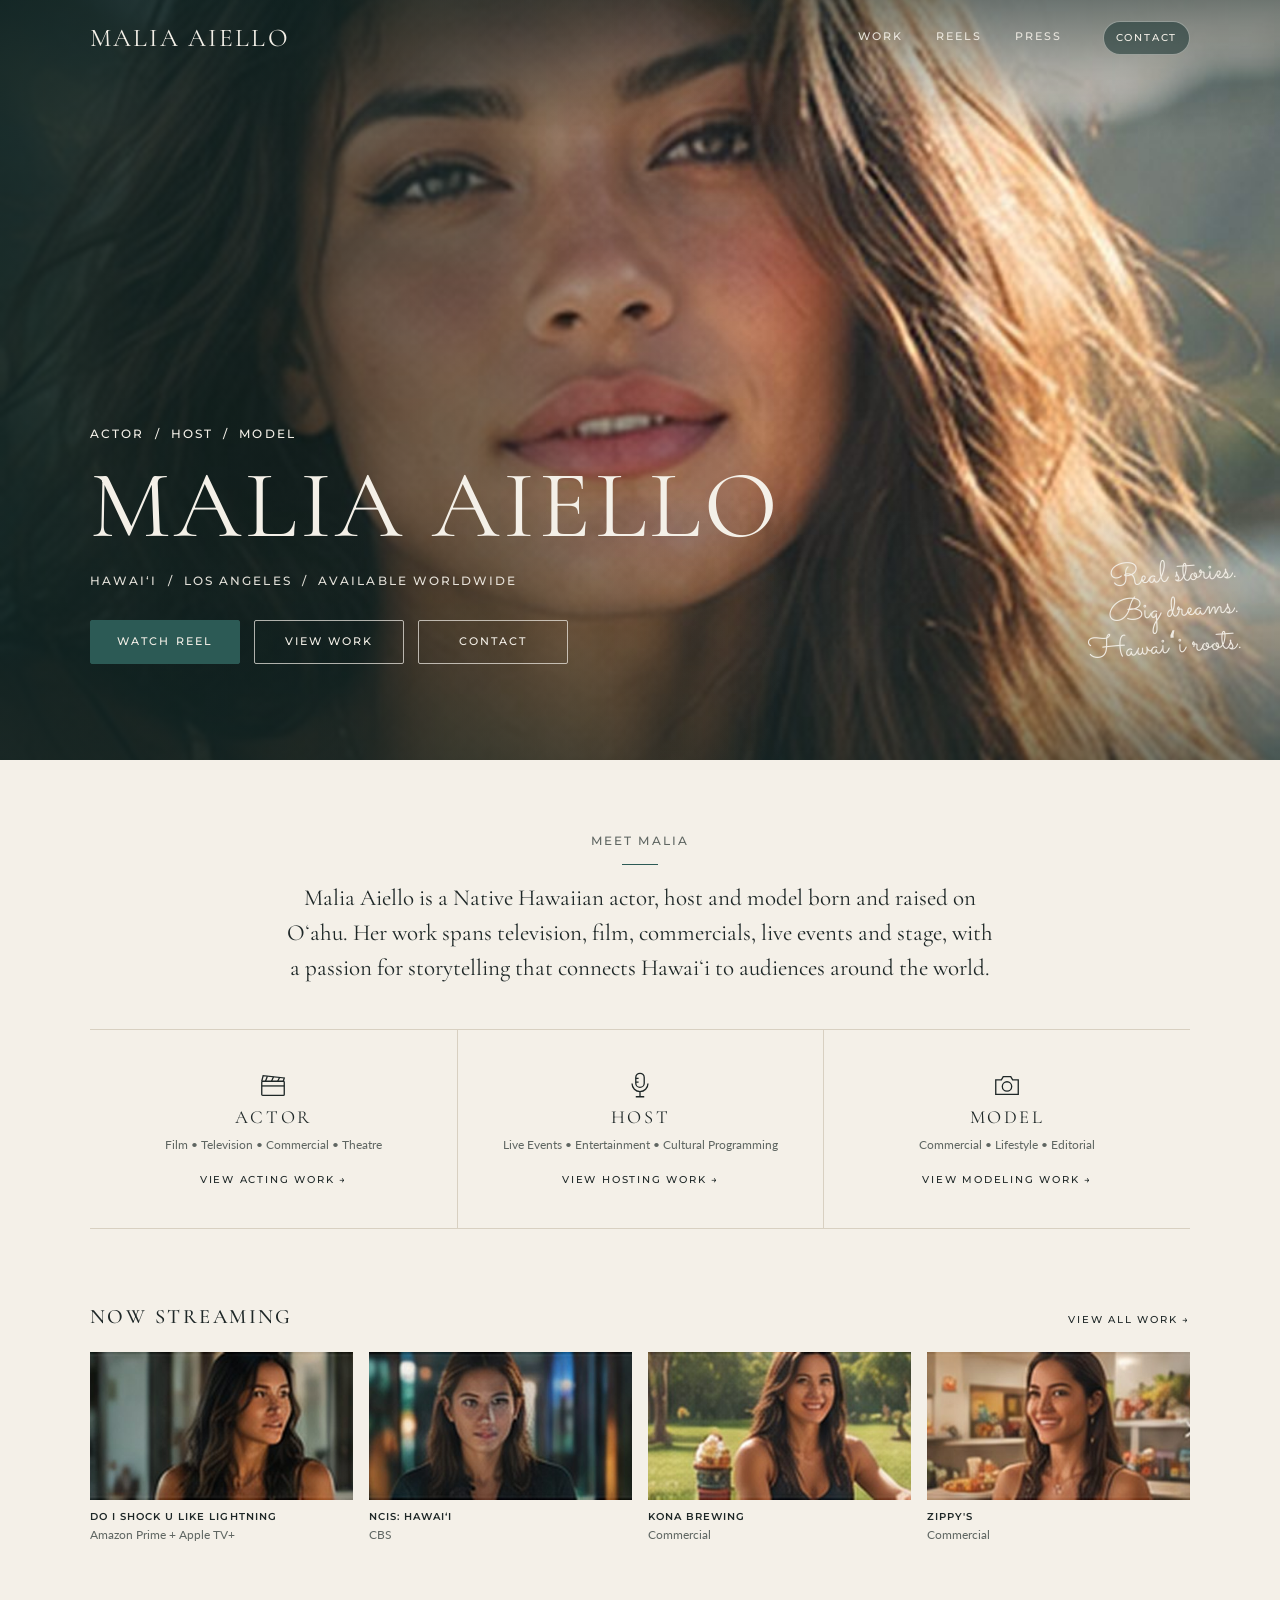
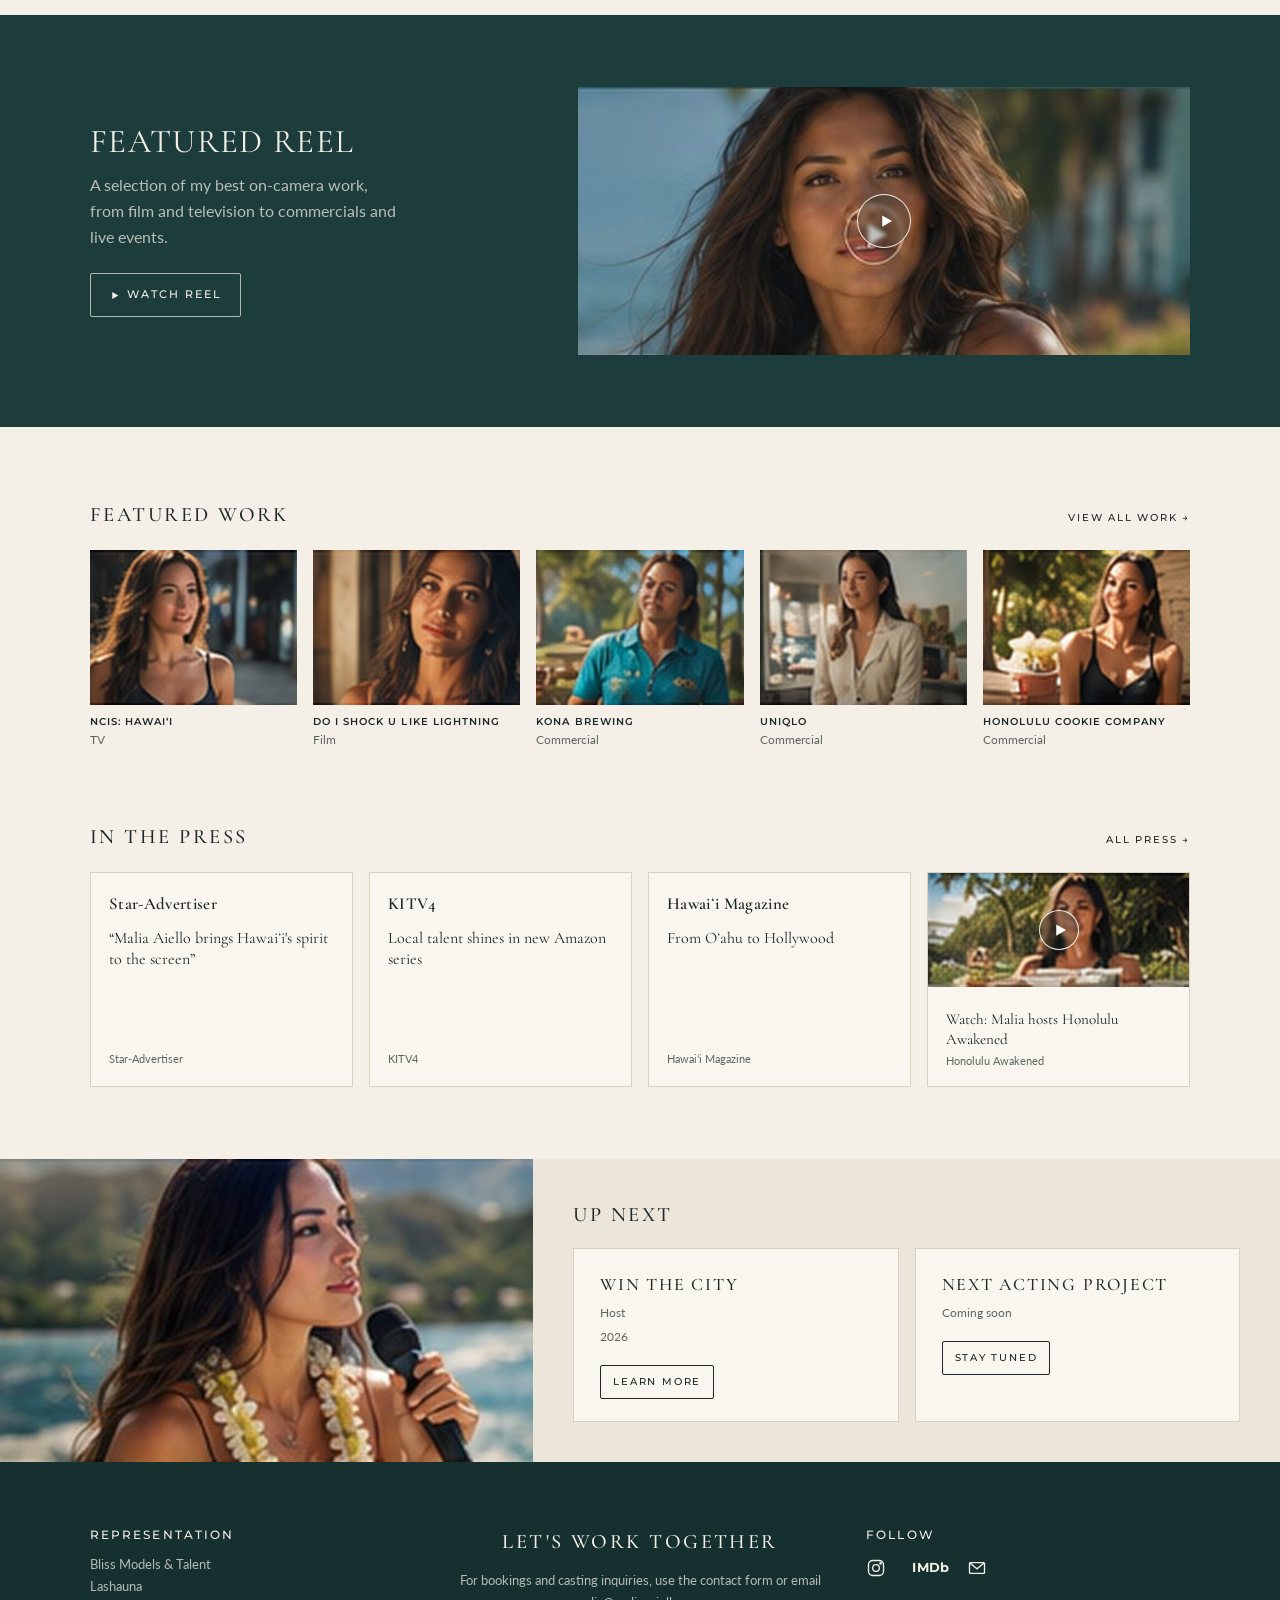
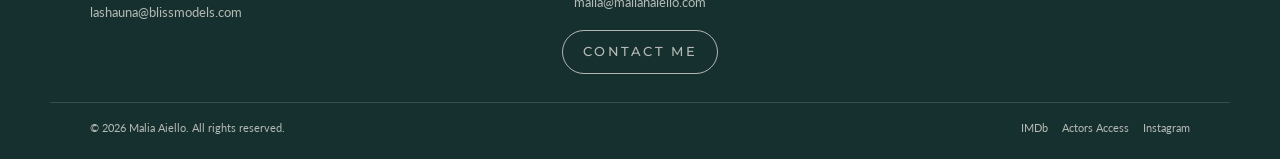
==== index.html @ 6b81e30f "Added Pages" ====
<!doctype html>
<html lang="en">
<head>
  <meta charset="utf-8">
  <meta name="viewport" content="width=device-width, initial-scale=1">
  <title>Malia Aiello — Actor, Host &amp; Model | Hawaiʻi &amp; Los Angeles</title>
  <meta name="description" content="Malia Aiello is a Native Hawaiian actor, host and model based in Oʻahu and Los Angeles. Watch her reel, see recent work and press, and get in touch for bookings.">

  <!-- Social share preview. TODO: replace image with a 1200×630 hosted photo -->
  <meta property="og:title" content="Malia Aiello — Actor, Host &amp; Model">
  <meta property="og:description" content="Real stories. Big dreams. Hawaiʻi roots.">
  <meta property="og:image" content="https://malianaiello.com/images/og-share.jpg">

  <!-- Fonts: preconnect first so the font files start downloading sooner -->
  <link rel="preconnect" href="https://fonts.googleapis.com">
  <link rel="preconnect" href="https://fonts.gstatic.com" crossorigin>
  <link href="https://fonts.googleapis.com/css2?family=Cormorant+Garamond:wght@400;500;600&family=Lato:wght@400;700&family=Montserrat:wght@500;600;700&family=Sacramento&display=swap" rel="stylesheet">

  <link rel="stylesheet" href="css/styles.css">
</head>
<body>

<!-- ===================== HEADER ===================== -->
<header class="site-header">
  <div class="container">
    <a class="logo" href="index.html">Malia Aiello</a>

    <button class="menu-toggle" aria-label="Open menu" aria-expanded="false" aria-controls="site-nav"><span></span></button>

    <nav class="nav" id="site-nav" aria-label="Main">
      <a href="work.html">Work</a>
      <a href="reels.html">Reels</a>
      <a href="press.html">Press</a>
      <a class="btn btn--pill btn--small" href="contact.html">Contact</a>
    </nav>
  </div>
</header>

<main>

<!-- ===================== HERO =====================
     Swap the photo by changing the <img> src.
     --focus / --focus-mobile set which part of the photo stays in frame when it's cropped
     (first value = horizontal, second = vertical). -->
<section class="hero" style="--focus: 75% 25%; --focus-mobile: 60% 10%;">
  <img class="hero__bg" src="images/hero.jpg" alt="" fetchpriority="high">
  <div class="container">
    <p class="eyebrow">Actor &nbsp;/&nbsp; Host &nbsp;/&nbsp; Model</p>
    <h1 class="display hero__name">Malia Aiello</h1>
    <p class="eyebrow hero__sub">Hawaiʻi &nbsp;/&nbsp; Los Angeles &nbsp;/&nbsp; Available worldwide</p>

    <div class="hero__actions">
      <a class="btn btn--solid" href="reels.html">Watch Reel</a>
      <a class="btn btn--light" href="work.html">View Work</a>
      <a class="btn btn--light" href="contact.html">Contact</a>
    </div>
  </div>
  <p class="hero__script" aria-hidden="true">Real stories.<br>Big dreams.<br>Hawaiʻi roots.</p>
</section>


<!-- ===================== ABOUT + DISCIPLINES =====================
     The short bio introduces the three columns below it: the bio names
     her disciplines, and the columns break each one down. -->
<section class="container about-disciplines" aria-labelledby="about-title">
  <div class="about-lead">
    <h2 class="eyebrow" id="about-title">Meet Malia</h2>
    <p class="about-lead__text">
      Malia Aiello is a Native Hawaiian actor, host and model born and raised on Oʻahu.
      Her work spans television, film, commercials, live events and stage, with a passion
      for storytelling that connects Hawaiʻi to audiences around the world.
    </p>
  </div>
  <div class="disciplines">
    <a class="discipline" href="work.html#scene-clip">
      <svg viewBox="0 0 32 32" fill="none" stroke-width="1.4" aria-hidden="true">
        <rect x="4" y="12" width="24" height="15" rx="1"/><path d="M4 12l1.5-6 22.5 2.5-1 3.5"/><path d="M10 6.6l-2 5.4M16.5 7.3l-2 4.7M23 8l-2 4"/><path d="M4 17h24"/>
      </svg>
      <h3 class="display">Actor</h3>
      <p>Film • Television • Commercial • Theatre</p>
      <span class="link-arrow">View acting work</span>
    </a>
    <a class="discipline" href="work.html#hosting">
      <svg viewBox="0 0 32 32" fill="none" stroke-width="1.4" aria-hidden="true">
        <rect x="11.5" y="3.5" width="9" height="15" rx="4.5"/><path d="M7.5 14.5a8.5 8.5 0 0017 0M16 23v5.5M11.5 28.5h9"/><path d="M11.5 9h3M11.5 13h3"/>
      </svg>
      <h3 class="display">Host</h3>
      <p>Live Events • Entertainment • Cultural Programming</p>
      <span class="link-arrow">View hosting work</span>
    </a>
    <a class="discipline" href="work.html#commercial">
      <svg viewBox="0 0 32 32" fill="none" stroke-width="1.4" aria-hidden="true">
        <path d="M4 10.5h6l2-3.5h8l2 3.5h6V26H4z"/><circle cx="16" cy="17.5" r="5"/>
      </svg>
      <h3 class="display">Model</h3>
      <p>Commercial • Lifestyle • Editorial</p>
      <span class="link-arrow">View modeling work</span>
    </a>
  </div>
</section>


<!-- ===================== NOW STREAMING ===================== -->
<section class="section" aria-labelledby="streaming-title">
  <div class="container">
    <div class="section-head">
      <h2 class="section-title" id="streaming-title">Now Streaming</h2>
      <a class="link-arrow" href="work.html">View all work</a>
    </div>

    <div class="rail" style="--cols: 4">
      <!-- Copy one <a class="card"> block per project. Link to where people can watch it. -->
      <a class="card" href="#">
        <div class="card__media"><img src="images/streaming-1.jpg" alt="Malia in a still from Do I Shock U Like Lightning" loading="lazy"></div>
        <h3 class="card__title">Do I Shock U Like Lightning</h3>
        <p class="card__meta">Amazon Prime + Apple TV+</p>
      </a>
      <a class="card" href="#">
        <div class="card__media"><img src="images/streaming-2.jpg" alt="Malia in a scene from NCIS: Hawaiʻi" loading="lazy"></div>
        <h3 class="card__title">NCIS: Hawaiʻi</h3>
        <p class="card__meta">CBS</p>
      </a>
      <a class="card" href="#">
        <div class="card__media"><img src="images/streaming-3.jpg" alt="Malia in a Kona Brewing commercial" loading="lazy"></div>
        <h3 class="card__title">Kona Brewing</h3>
        <p class="card__meta">Commercial</p>
      </a>
      <a class="card" href="#">
        <div class="card__media"><img src="images/streaming-4.jpg" alt="Malia in a Zippy's commercial" loading="lazy"></div>
        <h3 class="card__title">Zippy's</h3>
        <p class="card__meta">Commercial</p>
      </a>
    </div>
  </div>
</section>


<!-- ===================== FEATURED REEL =====================
     The thumbnail links to the reel page, which embeds the Vimeo video.
     Keeping the video off the homepage keeps the first load fast. -->
<section class="section reel-band" aria-labelledby="reel-title">
  <div class="container">
    <div>
      <h2 class="display" id="reel-title">Featured Reel</h2>
      <p>A selection of my best on-camera work, from film and television to commercials and live events.</p>
      <a class="btn btn--light" href="reels.html">
        <svg viewBox="0 0 24 24" fill="currentColor" aria-hidden="true"><path d="M7 4.5v15l13-7.5z"/></svg>
        Watch Reel
      </a>
    </div>
    <a href="reels.html" aria-label="Play featured reel">
      <div class="card__media">
        <img src="images/reel.jpg" alt="" loading="lazy">
        <span class="play" aria-hidden="true"><svg viewBox="0 0 24 24" fill="currentColor"><path d="M7 4.5v15l13-7.5z"/></svg></span>
      </div>
    </a>
  </div>
</section>


<!-- ===================== FEATURED WORK ===================== -->
<section class="section" aria-labelledby="work-title">
  <div class="container">
    <div class="section-head">
      <h2 class="section-title" id="work-title">Featured Work</h2>
      <a class="link-arrow" href="work.html">View all work</a>
    </div>

    <div class="rail" style="--cols: 5; --ratio: 4 / 3">
      <a class="card" href="#">
        <div class="card__media"><img src="images/work-1.jpg" alt="Malia on set of NCIS: Hawaiʻi" loading="lazy"></div>
        <h3 class="card__title">NCIS: Hawaiʻi</h3><p class="card__meta">TV</p>
      </a>
      <a class="card" href="#">
        <div class="card__media"><img src="images/work-2.jpg" alt="Malia in Do I Shock U Like Lightning" loading="lazy"></div>
        <h3 class="card__title">Do I Shock U Like Lightning</h3><p class="card__meta">Film</p>
      </a>
      <a class="card" href="#">
        <div class="card__media"><img src="images/work-3.jpg" alt="Kona Brewing commercial still" loading="lazy"></div>
        <h3 class="card__title">Kona Brewing</h3><p class="card__meta">Commercial</p>
      </a>
      <a class="card" href="#">
        <div class="card__media"><img src="images/work-4.jpg" alt="Malia in a Uniqlo campaign" loading="lazy"></div>
        <h3 class="card__title">Uniqlo</h3><p class="card__meta">Commercial</p>
      </a>
      <a class="card" href="#">
        <div class="card__media"><img src="images/work-5.jpg" alt="Honolulu Cookie Company commercial still" loading="lazy"></div>
        <h3 class="card__title">Honolulu Cookie Company</h3><p class="card__meta">Commercial</p>
      </a>
    </div>
  </div>
</section>


<!-- ===================== IN THE PRESS =====================
     The outlet names are text for now. Swap each for the outlet's real logo:
     <span class="press-card__outlet"><img src="images/logo-star-advertiser.svg" alt="Star-Advertiser"></span>
     Only quote headlines/lines that actually ran in the article. -->
<section class="section press" aria-labelledby="press-title" style="padding-top: 0">
  <div class="container">
    <div class="section-head">
      <h2 class="section-title" id="press-title">In the Press</h2>
      <a class="link-arrow" href="press.html">All press</a>
    </div>

    <div class="rail rail--press" style="--cols: 4">
      <a class="press-card" href="#">
        <span class="press-card__outlet">Star-Advertiser</span>
        <p class="press-card__quote">“Malia Aiello brings Hawaiʻi's spirit to the screen”</p>
        <span class="press-card__source">Star-Advertiser</span>
      </a>
      <a class="press-card" href="#">
        <span class="press-card__outlet">KITV4</span>
        <p class="press-card__quote">Local talent shines in new Amazon series</p>
        <span class="press-card__source">KITV4</span>
      </a>
      <a class="press-card" href="#">
        <span class="press-card__outlet">Hawaiʻi Magazine</span>
        <p class="press-card__quote">From Oʻahu to Hollywood</p>
        <span class="press-card__source">Hawaiʻi Magazine</span>
      </a>
      <a class="press-card press-card--media" href="#">
        <div class="card__media">
          <img src="images/press-video.jpg" alt="" loading="lazy">
          <span class="play" aria-hidden="true" style="width:40px;height:40px"><svg viewBox="0 0 24 24" fill="currentColor"><path d="M7 4.5v15l13-7.5z"/></svg></span>
        </div>
        <div class="press-card__body">
          <span class="press-card__quote" style="font-size:.95rem">Watch: Malia hosts Honolulu Awakened</span>
          <span class="press-card__source">Honolulu Awakened</span>
        </div>
      </a>
    </div>
  </div>
</section>


<!-- ===================== UP NEXT ===================== -->
<section class="up-next" aria-labelledby="next-title">
  <div class="up-next__grid">
    <img class="up-next__image" src="images/up-next.jpg" alt="Malia hosting an outdoor event, wearing a lei" loading="lazy">
    <div class="up-next__body">
      <h2 class="section-title" id="next-title">Up Next</h2>
      <div class="up-next__cards">
        <div class="next-card">
          <h3>Win the City</h3>
          <p>Host</p>
          <p>2026</p>
          <a class="btn btn--small" href="#">Learn more</a>
        </div>
        <div class="next-card">
          <h3>Next Acting Project</h3>
          <p>Coming soon</p>
          <a class="btn btn--small" href="#">Stay tuned</a>
        </div>
      </div>
    </div>
  </div>
</section>

</main>


<!-- ===================== FOOTER ===================== -->
<footer class="site-footer">
  <div class="container footer-grid">
    <div class="footer-col">
      <h3 class="eyebrow">Representation</h3>
      <p>Bliss Models &amp; Talent<br>Lashauna</p>
      <a href="mailto:lashauna@blissmodels.com">lashauna@blissmodels.com</a>
    </div>

    <div class="footer-col footer-cta">
      <h2 class="section-title">Let's Work Together</h2>
      <p>For bookings and casting inquiries, use the contact form or email
        <a href="mailto:malia@malianaiello.com">malia@malianaiello.com</a></p>
      <a class="btn btn--light btn--pill" href="contact.html">Contact Me</a>
    </div>

    <div class="footer-col">
      <h3 class="eyebrow">Follow</h3>
      <div class="social">
        <a href="https://instagram.com/" aria-label="Instagram">
          <svg viewBox="0 0 24 24" fill="none" stroke="currentColor" stroke-width="1.6"><rect x="3" y="3" width="18" height="18" rx="5"/><circle cx="12" cy="12" r="4"/><circle cx="17.5" cy="6.5" r=".8" fill="currentColor"/></svg>
        </a>
        <a class="imdb" href="https://www.imdb.com/" aria-label="IMDb">IMDb</a>
        <a href="mailto:malia@malianaiello.com" aria-label="Email">
          <svg viewBox="0 0 24 24" fill="none" stroke="currentColor" stroke-width="1.6"><rect x="3" y="5.5" width="18" height="13" rx="1"/><path d="M3.5 6l8.5 7 8.5-7"/></svg>
        </a>
      </div>
    </div>
  </div>

  <div class="container footer-bottom">
    <span>© <span id="year">2026</span> Malia Aiello. All rights reserved.</span>
    <nav aria-label="Profiles">
      <a href="https://www.imdb.com/">IMDb</a>
      <a href="#">Actors Access</a>
      <a href="https://instagram.com/">Instagram</a>
    </nav>
  </div>
</footer>

<script src="js/main.js" defer></script>
</body>
</html>
---- css/styles.css ----
/* ==========================================================================
   Malia Aiello — shared stylesheet
   Used by every page. Page-specific rules live at the bottom, grouped by page.

   How this file is organized:
   1. Design tokens (colors, type, spacing) — change the look here first
   2. Base / reset
   3. Layout helpers (container, section, rail)
   4. Components (buttons, header, cards, section heads, press, footer)
   5. Homepage sections
   6. Responsive adjustments
   ========================================================================== */


/* 1. DESIGN TOKENS
   Pulled from the mockup: warm cream paper, deep Pacific teal, near-black ink.
   Everything below references these variables, so a palette tweak is one edit. */
:root {
  /* Color */
  --paper:        #f4f0e8;   /* main page background (warm cream) */
  --paper-2:      #ece6da;   /* alternate band, e.g. "Up Next" */
  --card:         #f9f6f0;   /* press cards, form fields */
  --line:         #d8d0c1;   /* hairlines and dividers */
  --ink:          #1e2727;   /* headings and body text */
  --ink-soft:     #5f6662;   /* captions, meta text */
  --teal-900:     #15302f;   /* footer */
  --teal-800:     #1c3d3b;   /* featured reel band */
  --teal-600:     #2c5a55;   /* primary button fill */
  --on-dark:      #f4f0e8;   /* text on teal / photos */
  --on-dark-soft: rgba(244, 240, 232, .72);

  /* Type — Google Fonts with local fallbacks (see <head> for the import) */
  --font-display: "Cormorant Garamond", "GFS Baskerville", Georgia, serif;
  --font-caps:    "Montserrat", "Inter", "Helvetica Neue", Arial, sans-serif;
  --font-body:    "Lato", "Inter", "Helvetica Neue", Arial, sans-serif;
  --font-script:  "Sacramento", "Brush Script MT", cursive;

  /* Tracking for uppercase labels — wide spacing is a big part of the mockup's feel */
  --track-caps: .18em;
  --track-display: .04em;

  /* Spacing scale */
  --gutter: clamp(16px, 4vw, 40px);   /* side padding; 16px on phones */
  --section-y: clamp(36px, 6vw, 72px);
  --max: 1180px;

  --radius: 2px;                       /* the mockup is almost square-cornered */
  --ease: cubic-bezier(.2, .7, .2, 1);
}


/* 2. BASE */
*, *::before, *::after { box-sizing: border-box; }

html { -webkit-text-size-adjust: 100%; scroll-behavior: smooth; }

body {
  margin: 0;
  background: var(--paper);
  color: var(--ink);
  font-family: var(--font-body);
  font-size: 16px;
  line-height: 1.6;
  -webkit-font-smoothing: antialiased;
}

img { display: block; max-width: 100%; height: auto; }
a { color: inherit; text-decoration: none; }
h1, h2, h3, p { margin: 0; }

/* Visible keyboard focus everywhere (accessibility) */
:focus-visible { outline: 2px solid var(--teal-600); outline-offset: 3px; }

.visually-hidden {
  position: absolute !important; width: 1px; height: 1px;
  overflow: hidden; clip: rect(0 0 0 0); white-space: nowrap;
}

/* Respect users who turn off motion */
@media (prefers-reduced-motion: reduce) {
  *, *::before, *::after { transition: none !important; animation: none !important; }
  html { scroll-behavior: auto; }
}


/* 3. LAYOUT HELPERS */
.container {
  width: 100%;
  max-width: var(--max);
  margin-inline: auto;
  padding-inline: var(--gutter);
}

.section { padding-block: var(--section-y); }

/* "Rail" = a row of cards. Grid on desktop; on phones it becomes a
   swipeable row (see responsive section) — matching the mobile mockup,
   where only ~2 cards show with a peek of the next. */
.rail {
  display: grid;
  grid-template-columns: repeat(var(--cols, 4), minmax(0, 1fr));
  gap: clamp(10px, 1.4vw, 16px);
}


/* 4. COMPONENTS */

/* --- Typography roles --- */
.eyebrow {                 /* "ACTOR / HOST / MODEL", small tracked caps */
  font-family: var(--font-caps);
  font-size: .72rem;
  font-weight: 500;
  letter-spacing: var(--track-caps);
  text-transform: uppercase;
}

.display {                 /* big serif caps, e.g. the name in the hero */
  font-family: var(--font-display);
  font-weight: 400;
  letter-spacing: var(--track-display);
  text-transform: uppercase;
  line-height: 1;
}

.section-title {           /* "NOW STREAMING", "FEATURED WORK" */
  font-family: var(--font-display);
  font-weight: 500;
  font-size: clamp(1.05rem, 1.6vw, 1.3rem);
  letter-spacing: .12em;
  text-transform: uppercase;
}

/* --- Buttons ---
   Outline by default; .btn--solid for the primary action.
   Min-height 44px so they're comfortable tap targets on phones. */
.btn {
  display: inline-flex;
  align-items: center;
  justify-content: center;
  gap: .6em;
  min-height: 44px;
  padding: .7em 1.6em;
  border: 1px solid currentColor;
  border-radius: var(--radius);
  background: transparent;
  font-family: var(--font-caps);
  font-size: .7rem;
  font-weight: 500;
  letter-spacing: var(--track-caps);
  text-transform: uppercase;
  cursor: pointer;
  transition: background .25s var(--ease), color .25s var(--ease), border-color .25s var(--ease);
}
.btn:hover { background: var(--ink); color: var(--paper); border-color: var(--ink); }

.btn--light { color: var(--on-dark); border-color: rgba(244,240,232,.7); }
.btn--light:hover { background: var(--on-dark); color: var(--teal-900); border-color: var(--on-dark); }

.btn--solid { background: var(--teal-600); border-color: var(--teal-600); color: var(--on-dark); }
.btn--solid:hover { background: var(--teal-800); border-color: var(--teal-800); color: var(--on-dark); }

.btn--pill { border-radius: 999px; }
.btn--small { min-height: 34px; padding: .45em 1.2em; font-size: .62rem; }

.btn svg { width: 1em; height: 1em; flex: none; }

/* Arrow text link: "VIEW ALL WORK →" */
.link-arrow {
  font-family: var(--font-caps);
  font-size: .62rem;
  font-weight: 500;
  letter-spacing: var(--track-caps);
  text-transform: uppercase;
  white-space: nowrap;
}
.link-arrow::after { content: " \2192"; transition: margin .2s var(--ease); }
.link-arrow:hover::after { margin-left: .3em; }

/* --- Section head: title on the left, "view all" on the right --- */
.section-head {
  display: flex;
  align-items: baseline;
  justify-content: space-between;
  gap: 1rem;
  margin-bottom: 18px;
}

/* --- Site header ---
   Sits on top of the hero photo (absolute), so text is light. */
.site-header {
  position: absolute;
  inset: 0 0 auto 0;
  z-index: 20;
  color: var(--on-dark);
}
.site-header .container {
  display: flex;
  align-items: center;
  justify-content: space-between;
  gap: 1.5rem;
  min-height: 76px;
}
.logo {
  font-family: var(--font-display);
  font-size: clamp(1.25rem, 2vw, 1.6rem);
  letter-spacing: .08em;
  text-transform: uppercase;
  white-space: nowrap;
}
.nav { display: flex; align-items: center; gap: clamp(18px, 2.6vw, 36px); }
.nav a:not(.btn) {
  font-family: var(--font-caps);
  font-size: .66rem;
  font-weight: 500;
  letter-spacing: var(--track-caps);
  text-transform: uppercase;
  opacity: .9;
  padding-block: .4em;
  border-bottom: 1px solid transparent;
}
.nav a:not(.btn):hover,
.nav a[aria-current="page"] { opacity: 1; border-bottom-color: currentColor; }
.nav .btn { margin-left: .5rem; background: rgba(21,48,47,.55); border-color: rgba(244,240,232,.45); color: var(--on-dark); }
.nav .btn:hover,
.nav .btn[aria-current="page"] { background: var(--on-dark); color: var(--teal-900); border-color: var(--on-dark); }

.menu-toggle {             /* hamburger, phones only */
  display: none;
  width: 44px; height: 44px;
  margin-right: -10px;
  border: 0; background: none; color: inherit; cursor: pointer;
}
.menu-toggle span,
.menu-toggle span::before,
.menu-toggle span::after {
  display: block; position: relative;
  width: 22px; height: 1.5px; margin-inline: auto;
  background: currentColor; transition: transform .25s var(--ease), opacity .2s;
}
.menu-toggle span::before, .menu-toggle span::after { content: ""; position: absolute; left: 0; }
.menu-toggle span::before { top: -7px; }
.menu-toggle span::after  { top: 7px; }
.menu-open .menu-toggle span { background: transparent; }
.menu-open .menu-toggle span::before { transform: translateY(7px) rotate(45deg); }
.menu-open .menu-toggle span::after  { transform: translateY(-7px) rotate(-45deg); }

/* --- Media card: image + title + meta ---
   Used for Now Streaming and Featured Work. The image keeps a fixed
   aspect ratio so cards line up even if photos are different sizes. */
.card { display: block; }
.card__media {
  position: relative;
  overflow: hidden;
  aspect-ratio: var(--ratio, 16 / 9);
  background: var(--paper-2);
}
.card__media img {
  width: 100%; height: 100%;
  object-fit: cover;
  transition: transform .6s var(--ease);
}
.card:hover .card__media img { transform: scale(1.04); }
.card__title {
  margin-top: 10px;
  font-family: var(--font-caps);
  font-size: .64rem;
  font-weight: 600;
  letter-spacing: .1em;
  text-transform: uppercase;
  line-height: 1.4;
}
.card__meta { font-size: .78rem; color: var(--ink-soft); line-height: 1.4; margin-top: 2px; }

/* Play button overlay (reel thumbnails) */
.play {
  position: absolute; inset: 0; margin: auto;
  width: 54px; height: 54px;
  display: grid; place-items: center;
  border: 1.5px solid rgba(255,255,255,.9);
  border-radius: 50%;
  background: rgba(21,48,47,.25);
  color: #fff;
  backdrop-filter: blur(2px);
  transition: transform .3s var(--ease), background .3s;
}
.play svg { width: 18px; height: 18px; margin-left: 3px; }
a:hover .play { transform: scale(1.08); background: rgba(21,48,47,.5); }

/* --- Press card --- */
.press-card {
  display: flex; flex-direction: column; gap: 10px;
  min-height: 150px;
  padding: 18px;
  background: var(--card);
  border: 1px solid var(--line);
}
.press-card__outlet {      /* placeholder text — swap for the outlet's real logo <img> */
  font-family: var(--font-display);
  font-weight: 600;
  font-size: 1.05rem;
  letter-spacing: .02em;
}
.press-card__outlet img { height: 22px; width: auto; }
.press-card__quote { font-family: var(--font-display); font-size: 1rem; line-height: 1.35; }
.press-card__source { margin-top: auto; font-size: .7rem; color: var(--ink-soft); }
.press-card--media { padding: 0; overflow: hidden; }
.press-card--media .card__media { --ratio: 16 / 7; }
.press-card--media .press-card__body { padding: 12px 18px 16px; display: grid; gap: 2px; }

/* --- Footer --- */
.site-footer { color: var(--on-dark); background: var(--teal-900); }
.footer-grid {
  display: grid;
  grid-template-columns: 1fr 1.2fr 1fr;
  gap: 32px;
  align-items: start;
  padding-block: clamp(40px, 6vw, 64px) 28px;
}
.footer-col h3 { margin-bottom: 10px; }
.footer-col p, .footer-col a { font-size: .8rem; color: var(--on-dark-soft); line-height: 1.7; }
.footer-col a:hover { color: var(--on-dark); }
.footer-cta { text-align: center; }
.footer-cta .section-title { margin-bottom: 12px; color: var(--on-dark); }
.footer-cta .btn { margin-top: 16px; }
.social { display: flex; gap: 18px; align-items: center; margin-top: 4px; }
.social a { color: var(--on-dark); display: inline-flex; min-width: 28px; min-height: 28px; align-items: center; }
.social svg { width: 20px; height: 20px; }
.social .imdb { font-family: var(--font-caps); font-weight: 700; font-size: .8rem; letter-spacing: .02em; }
.footer-bottom {
  display: flex; justify-content: space-between; gap: 12px; flex-wrap: wrap;
  padding-block: 16px 22px;
  border-top: 1px solid rgba(244,240,232,.15);
  font-size: .7rem; color: var(--on-dark-soft);
}
.footer-bottom nav { display: flex; gap: 14px; }


/* 5. HOMEPAGE */

/* --- Hero ---
   The photo is a real <img> (not a CSS background) so it gets alt-text
   support, loads with high priority, and its path is relative to the page.
   object-fit: cover crops it to fill; --focus picks which part stays in frame.
   The ::after gradient keeps the left-side text readable over any photo. */
.hero {
  position: relative;
  isolation: isolate;
  display: flex;
  align-items: flex-end;
  min-height: min(92vh, 760px);
  color: var(--on-dark);
  background: var(--teal-800);       /* shows while the photo loads */
  overflow: hidden;
}
.hero__bg {
  position: absolute; inset: 0; z-index: -2;
  width: 100%; height: 100%;
  object-fit: cover;
  object-position: var(--focus, 70% 25%);
}
.hero::after {
  content: ""; position: absolute; inset: 0; z-index: -1;
  background:
    linear-gradient(90deg, rgba(14,34,33,.82) 0%, rgba(14,34,33,.45) 38%, rgba(14,34,33,0) 62%),
    linear-gradient(0deg, rgba(14,34,33,.55) 0%, rgba(14,34,33,0) 35%),
    linear-gradient(180deg, rgba(14,34,33,.55) 0%, rgba(14,34,33,0) 18%);   /* keeps the nav legible */
}
.hero .container { position: relative; padding-block: 140px clamp(48px, 8vw, 96px); }
.hero__name {
  font-size: clamp(3rem, 7.5vw, 6rem);
  margin: 14px 0 18px;
}
.hero__sub { opacity: .92; }
.hero__actions { display: flex; flex-wrap: wrap; gap: 14px; margin-top: 30px; }
.hero__actions .btn { min-width: 150px; }
.hero__script {            /* "Real stories. Big dreams. Hawaiʻi roots." */
  position: absolute;
  right: var(--gutter);
  bottom: clamp(48px, 8vw, 96px);
  font-family: var(--font-script);
  font-size: clamp(1.6rem, 2.4vw, 2.2rem);
  line-height: 1.15;
  text-align: right;
  transform: rotate(-4deg);
  opacity: .95;
}

/* --- About lead-in above the disciplines (sits directly under the hero) ---
   Sized as a lead-in to the columns rather than a headline, and centered
   so it lines up with the centered column content below it. */
.about-disciplines { padding-top: clamp(44px, 6vw, 72px); }
.about-lead {
  display: grid;
  justify-items: center;
  gap: 16px;
  padding-bottom: clamp(28px, 4vw, 44px);
  text-align: center;
}
.about-lead .eyebrow { color: var(--ink-soft); }
.about-lead .eyebrow::after {
  content: ""; display: block;
  width: 36px; height: 1px; margin: 14px auto 0;
  background: var(--teal-600);
}
.about-lead__text {
  max-width: 36em;
  font-family: var(--font-display);
  font-size: clamp(1.15rem, 1.8vw, 1.45rem);
  line-height: 1.5;
  text-wrap: balance;
}

/* --- Featured reel band --- */
.reel-band { background: var(--teal-800); color: var(--on-dark); }
.reel-band .container {
  display: grid;
  grid-template-columns: minmax(0, 5fr) minmax(0, 7fr);
  gap: clamp(24px, 4vw, 56px);
  align-items: center;
}
.reel-band h2 { font-size: clamp(1.6rem, 2.6vw, 2.2rem); margin-bottom: 14px; }
.reel-band p { color: var(--on-dark-soft); max-width: 34ch; margin-bottom: 24px; }
.reel-band .card__media { --ratio: 16 / 7; }

/* --- Disciplines (Actor / Host / Model) --- */
.disciplines {
  display: grid;
  grid-template-columns: repeat(3, 1fr);
  border-block: 1px solid var(--line);
}
.discipline {
  display: flex; flex-direction: column; align-items: center; gap: 8px;
  padding: clamp(24px, 3.5vw, 40px) 16px;
  text-align: center;
}
.discipline + .discipline { border-left: 1px solid var(--line); }
.discipline svg { width: 30px; height: 30px; stroke: var(--ink); }
.discipline h3 { font-size: 1.15rem; letter-spacing: .14em; }
.discipline p { font-size: .76rem; color: var(--ink-soft); }
.discipline .link-arrow { margin-top: 10px; }

/* --- Press row --- */
.press { background: var(--paper); }

/* --- Up next --- */
.up-next { background: var(--paper-2); }
.up-next__grid {
  display: grid;
  grid-template-columns: minmax(0, 5fr) minmax(0, 7fr);
  align-items: stretch;
}
.up-next__image { width: 100%; height: 100%; min-height: 240px; object-fit: cover; background: var(--teal-800); }
.up-next__body { padding: clamp(24px, 4vw, 40px) var(--gutter); }
.up-next__cards { display: grid; grid-template-columns: 1fr 1fr; gap: 16px; margin-top: 16px; }
.next-card {
  display: grid; gap: 4px; align-content: start;
  padding: 22px 26px;
  background: var(--card);
  border: 1px solid var(--line);
}
.next-card h3 { font-family: var(--font-display); font-weight: 500; font-size: 1.1rem; letter-spacing: .1em; text-transform: uppercase; }
.next-card p { font-size: .78rem; color: var(--ink-soft); }
.next-card .btn { justify-self: start; margin-top: 14px; }


/* 6. RESPONSIVE */

/* Tablet: tighten desktop nav, 3-up card rows */
@media (max-width: 1024px) {
  .rail { --cols: 3; }
}

/* Phone (matches the mobile mockup) */
@media (max-width: 760px) {

  /* Header → hamburger + slide-down menu */
  .menu-toggle { display: block; }
  .nav {
    position: fixed; inset: 0;
    flex-direction: column; justify-content: center; gap: 22px;
    background: var(--teal-900);
    transform: translateY(-100%);
    visibility: hidden;          /* hidden links can't be tabbed to while closed */
    transition: transform .35s var(--ease), visibility 0s .35s;
    z-index: -1;
  }
  .nav a:not(.btn) { font-size: .85rem; }
  .nav .btn { display: inline-flex; margin: 10px 0 0; min-height: 44px; padding: .7em 2em; font-size: .72rem; }
  .menu-open .nav { transform: none; visibility: visible; transition-delay: 0s; }
  .menu-open { overflow: hidden; }

  /* Hero: photo fills the screen, text sits low, buttons stack */
  .hero { min-height: 100svh; }
  .hero__bg { object-position: var(--focus-mobile, 60% 0%); }
  .hero::after {
    background:
      linear-gradient(0deg, rgba(14,34,33,.92) 0%, rgba(14,34,33,.55) 45%, rgba(14,34,33,0) 70%),
      linear-gradient(180deg, rgba(14,34,33,.5) 0%, rgba(14,34,33,0) 15%);
  }
  .hero .container { padding-bottom: 36px; }
  .hero__script { display: none; }          /* mockup drops it on mobile */
  .hero__actions { display: grid; grid-template-columns: 1fr 1fr; gap: 10px; }
  .hero__actions .btn { min-width: 0; }
  .hero__actions .btn:first-child { grid-column: 1 / -1; }

  /* About lead-in: left-aligned is easier to read on a narrow screen */
  .about-lead { text-align: left; justify-items: start; }
  .about-lead .eyebrow::after { margin-left: 0; }
  .about-lead__text { font-size: 1.12rem; text-wrap: pretty; }

  /* Card rows → swipeable rails with ~2 cards visible */
  .rail {
    grid-template-columns: none;
    grid-auto-flow: column;
    grid-auto-columns: 46%;
    overflow-x: auto;
    scroll-snap-type: x mandatory;
    scrollbar-width: none;
    margin-inline: calc(var(--gutter) * -1);
    padding-inline: var(--gutter);
    scroll-padding-inline: var(--gutter);
  }
  .rail::-webkit-scrollbar { display: none; }
  .rail > * { scroll-snap-align: start; }
  .rail--press { grid-auto-columns: 82%; }

  /* Reel band: text and thumbnail side by side, as in the mockup */
  .reel-band .container { grid-template-columns: 1fr 1fr; gap: 16px; }
  .reel-band h2 { font-size: 1.15rem; }
  .reel-band p { font-size: .78rem; margin-bottom: 14px; }
  .reel-band .card__media { --ratio: 4 / 5; }

  /* Disciplines stay 3-up but compact (icon + label only) */
  .discipline { padding: 22px 6px; }
  .discipline p, .discipline .link-arrow { display: none; }
  .discipline h3 { font-size: .85rem; }

  /* Up next stacks */
  .up-next__grid { grid-template-columns: 1fr; }
  .up-next__image { min-height: 200px; }
  .up-next__cards { grid-template-columns: 1fr; }

  /* Footer: single centered column, CTA first */
  .footer-grid { grid-template-columns: 1fr; text-align: center; }
  .footer-cta { order: -1; }
  .social { justify-content: center; }
  .footer-bottom { justify-content: center; text-align: center; }
}


/* ==========================================================================
   7. INNER PAGES (About, Work, Reel, Photos, Press, Contact)
   Inner pages have no full-bleed photo behind the header, so the header
   switches to dark text on the cream background.
   ========================================================================== */
.site-header--solid {
  position: relative;
  color: var(--ink);
  border-bottom: 1px solid var(--line);
}
.site-header--solid .nav .btn { background: transparent; border-color: var(--ink); color: var(--ink); }
.site-header--solid .nav .btn:hover,
.site-header--solid .nav .btn[aria-current="page"] { background: var(--ink); color: var(--paper); border-color: var(--ink); }

/* Page title block shared by inner pages */
.page-head { padding-top: clamp(40px, 7vw, 88px); }
.page-head h1 { font-size: clamp(2.4rem, 5vw, 3.6rem); }
.page-head p { margin-top: 14px; max-width: 46ch; color: var(--ink-soft); }

/* Slim footer for inner pages that already show contact details */
.site-footer--slim .footer-bottom { border-top: 0; padding-block: 22px; }


/* ==========================================================================
   8. CONTACT PAGE
   One centered column (~620px) so the form is easy to scan, with the
   representation details directly below it, as requested.
   ========================================================================== */
.contact { max-width: calc(620px + var(--gutter) * 2); }
.contact .page-head p { margin-inline: 0; }

/* --- Form --- */
.contact-form { display: grid; gap: 20px; margin-top: 36px; }

.field { display: grid; gap: 8px; }
.field label {                        /* visible labels, not just placeholders:
                                         they stay readable after someone types */
  font-family: var(--font-caps);
  font-size: .64rem;
  font-weight: 600;
  letter-spacing: var(--track-caps);
  text-transform: uppercase;
}
.field label .opt { font-weight: 500; color: var(--ink-soft); letter-spacing: .08em; text-transform: none; }

.field input,
.field select,
.field textarea {
  width: 100%;
  padding: 13px 14px;
  border: 1px solid var(--line);
  border-radius: var(--radius);
  background: var(--card);
  color: var(--ink);
  font: 16px/1.5 var(--font-body);   /* 16px stops iPhones zooming in on focus */
  transition: border-color .2s, box-shadow .2s;
}
.field textarea { min-height: 170px; resize: vertical; }
.field input::placeholder,
.field textarea::placeholder { color: #9a9a92; }
.field input:focus,
.field select:focus,
.field textarea:focus {
  outline: none;
  border-color: var(--teal-600);
  box-shadow: 0 0 0 3px rgba(44, 90, 85, .15);
}
/* Only flag errors after the visitor has tried to submit */
.was-submitted .field :invalid { border-color: #a5483a; }

.field-row { display: grid; grid-template-columns: 1fr 1fr; gap: 20px; }

.hp { position: absolute; left: -9999px; }   /* spam honeypot, hidden from people */

.contact-form .btn--send { width: 100%; min-height: 52px; font-size: .72rem; }
.contact-form .btn--send[disabled] { opacity: .6; cursor: wait; }

.form-status { min-height: 1.5em; font-size: .9rem; text-align: center; }
.form-status.is-success { color: var(--teal-600); }
.form-status.is-error { color: #a5483a; }

/* --- Representation --- */
.representation {
  margin-top: clamp(48px, 7vw, 72px);
  padding-top: 32px;
  border-top: 1px solid var(--line);
}
.representation .section-title { margin-bottom: 20px; }
.rep-grid { display: grid; grid-template-columns: repeat(auto-fit, minmax(220px, 1fr)); gap: 16px; }
.rep-card {
  display: grid; gap: 4px; align-content: start;
  padding: 22px 24px;
  background: var(--card);
  border: 1px solid var(--line);
}
.rep-card .eyebrow { font-size: .64rem; color: var(--ink-soft); margin-bottom: 6px; }
.rep-card h3 { font-family: var(--font-display); font-size: 1.3rem; font-weight: 500; }
.rep-card p, .rep-card a { font-size: .9rem; }
.rep-card a { text-decoration: underline; text-decoration-color: var(--line); text-underline-offset: 3px; }
.rep-card a:hover { text-decoration-color: currentColor; }

.contact-social { display: flex; align-items: center; gap: 22px; margin-top: 28px; color: var(--ink); }
.contact-social .social a { color: var(--ink); }


/* Inner pages on phones */
@media (max-width: 760px) {
  /* Open menu is teal, so its links and the close icon switch to light */
  .site-header--solid .nav { color: var(--on-dark); }
  .site-header--solid .nav .btn { border-color: var(--on-dark); color: var(--on-dark); }
  .site-header--solid .nav .btn[aria-current="page"] { background: var(--on-dark); color: var(--teal-900); border-color: var(--on-dark); }
  .menu-open .site-header--solid { color: var(--on-dark); border-bottom-color: transparent; }

  .field-row { grid-template-columns: 1fr; }
  .contact-social { justify-content: center; }
}


/* ==========================================================================
   9. PRESS PAGE
   Same .press-card component as the homepage, laid out as a grid and given
   a bit more room: type + date, and a "Read article" link at the bottom.
   ========================================================================== */
.press-grid {
  display: grid;
  grid-template-columns: repeat(3, minmax(0, 1fr));
  gap: 20px;
  margin-top: clamp(32px, 5vw, 48px);
}

.press-grid .press-card {
  min-height: 250px;
  padding: 26px 26px 22px;
  gap: 14px;
  transition: border-color .25s var(--ease), box-shadow .25s var(--ease), transform .25s var(--ease);
}
.press-grid .press-card:hover {
  border-color: #c8bfae;
  box-shadow: 0 10px 28px -18px rgba(30, 39, 39, .35);
  transform: translateY(-2px);
}
.press-grid .press-card__quote { font-size: 1.3rem; line-height: 1.35; }

/* Media card fills the same height as the text cards */
.press-grid .press-card--media { padding: 0; }
.press-grid .press-card--media .card__media { --ratio: 16 / 8; }
.press-grid .press-card--media .press-card__body {
  display: flex; flex-direction: column; gap: 10px; flex: 1;
  padding: 18px 26px 22px;
}
.press-grid .press-card--media .press-card__quote { font-size: 1.15rem; }

/* Type and date, e.g. "Article · March 2026" */
.press-card__meta { font-size: .76rem; color: var(--ink-soft); }
.press-card__cta { margin-top: auto; padding-top: 6px; }

/* Wordmark placeholders: three styles so the cards don't all look identical
   before the real logos go in. Delete once logos are added. */
.press-card__outlet--serif { font-family: var(--font-display); font-weight: 700; font-size: 1.2rem; }
.press-card__outlet--bold  { font-family: var(--font-caps); font-weight: 700; font-size: 1.1rem; letter-spacing: .02em; }
.press-card__outlet--caps  { font-family: var(--font-caps); font-weight: 500; font-size: .95rem; letter-spacing: .14em; text-transform: uppercase; }
.press-card__outlet--caps small { font-size: .45em; letter-spacing: .25em; vertical-align: super; margin-left: .3em; }

/* Closing prompt for journalists */
.press-cta {
  display: flex; align-items: center; justify-content: space-between; gap: 20px; flex-wrap: wrap;
  margin-block: clamp(48px, 7vw, 72px);
  padding-top: 28px;
  border-top: 1px solid var(--line);
}
.press-cta p { font-family: var(--font-display); font-size: 1.25rem; }

@media (max-width: 1024px) {
  .press-grid { grid-template-columns: repeat(2, minmax(0, 1fr)); }
}
@media (max-width: 760px) {
  .press-grid { grid-template-columns: 1fr; gap: 14px; }
  .press-grid .press-card { min-height: 0; padding: 22px; }
  .press-grid .press-card--media { padding: 0; }
  .press-grid .press-card__quote { font-size: 1.2rem; }
  .press-cta { flex-direction: column; align-items: flex-start; }
  .press-cta .btn { width: 100%; }
}


/* ==========================================================================
   10. WORK PAGE
   Featured player on top, filter tabs, then a grid of video cards.
   ========================================================================== */
.work-page .page-head { padding-bottom: clamp(20px, 3vw, 28px); }

/* --- Featured player --- */
.player { scroll-margin-top: 16px; }   /* breathing room when a card scrolls back up to it */
.player__frame {
  position: relative;
  aspect-ratio: 16 / 9;
  overflow: hidden;
  background: var(--teal-900);
  box-shadow: 0 24px 48px -32px rgba(21, 48, 47, .55);
}
.player__poster,
.player__frame iframe {
  position: absolute; inset: 0;
  width: 100%; height: 100%;
  border: 0;
}
.player__poster { object-fit: cover; }
.player__play {                       /* the whole poster is the play button */
  position: absolute; inset: 0;
  border: 0; padding: 0;
  background: linear-gradient(0deg, rgba(14,34,33,.35), rgba(14,34,33,0) 45%);
  cursor: pointer;
}
.player__play .play { width: 78px; height: 78px; border-width: 2px; }
.player__play .play svg { width: 26px; height: 26px; }
.player__play:hover .play { transform: scale(1.08); background: rgba(21,48,47,.5); }

.player__info { padding-top: 16px; }
.player__title { font-family: var(--font-display); font-weight: 500; font-size: clamp(1.3rem, 2vw, 1.6rem); }
.player__meta { font-size: .85rem; color: var(--ink-soft); margin-top: 2px; }

/* --- Filter tabs ---
   Small tracked caps like the nav; the active one fills in teal. */
.filters {
  display: flex; justify-content: center; flex-wrap: wrap; gap: 8px;
  margin-block: clamp(32px, 5vw, 48px) clamp(24px, 3.5vw, 36px);
}
.filter {
  min-height: 40px;
  padding: .55em 1.3em;
  border: 1px solid transparent;
  border-radius: var(--radius);
  background: none;
  color: var(--ink);
  font-family: var(--font-caps);
  font-size: .66rem;
  font-weight: 600;
  letter-spacing: var(--track-caps);
  text-transform: uppercase;
  cursor: pointer;
  transition: background .2s var(--ease), color .2s var(--ease), border-color .2s var(--ease);
}
.filter:hover { border-color: var(--line); }
.filter[aria-pressed="true"] { background: var(--teal-800); border-color: var(--teal-800); color: var(--on-dark); }

/* --- Video grid --- */
.video-grid {
  display: grid;
  grid-template-columns: repeat(3, minmax(0, 1fr));
  gap: clamp(24px, 3vw, 36px) clamp(14px, 2vw, 24px);
  padding-bottom: var(--section-y);
}
.video-card { display: block; }
.video-card[hidden] { display: none; }
.video-card .play { width: 46px; height: 46px; opacity: 0; transition: opacity .25s var(--ease), transform .3s var(--ease); }
.video-card .play svg { width: 16px; height: 16px; }
.video-card:hover .play,
.video-card:focus-visible .play,
.video-card.is-playing .play { opacity: 1; }
.video-card:hover .card__media img { transform: scale(1.04); }
.video-card__label {
  margin-top: 12px;
  font-family: var(--font-caps);
  font-size: .6rem;
  font-weight: 600;
  letter-spacing: var(--track-caps);
  text-transform: uppercase;
  color: var(--teal-600);
}
.video-card__title { font-family: var(--font-display); font-weight: 600; font-size: 1.15rem; line-height: 1.3; margin-top: 2px; }
.video-card.is-playing .video-card__label::after { content: " · Now playing"; color: var(--ink-soft); }

.video-empty { text-align: center; color: var(--ink-soft); padding-bottom: var(--section-y); }

/* Cards fade in when a filter changes */
@keyframes card-in { from { opacity: 0; transform: translateY(6px); } to { opacity: 1; transform: none; } }
.video-card.is-entering { animation: card-in .35s var(--ease) both; }

@media (max-width: 1024px) {
  .video-grid { grid-template-columns: repeat(2, minmax(0, 1fr)); }
}
@media (max-width: 760px) {
  /* Player runs edge to edge on phones so the video is as big as possible */
  .player { margin-inline: calc(var(--gutter) * -1); }
  .player__info { padding-inline: var(--gutter); }
  .player__play .play { width: 62px; height: 62px; }

  /* Tabs scroll sideways instead of wrapping onto two lines */
  .filters {
    flex-wrap: nowrap; justify-content: flex-start; overflow-x: auto; scrollbar-width: none;
    margin-inline: calc(var(--gutter) * -1); padding-inline: var(--gutter);
  }
  .filters::-webkit-scrollbar { display: none; }
  .filter { flex: none; padding-inline: .9em; letter-spacing: .14em; }

  /* Compact list on phones: thumbnail left, text right. Keeps all eight
     videos to a couple of screens instead of eight full-width cards. */
  .video-grid { grid-template-columns: 1fr; gap: 16px; }
  .video-card {
    display: grid;
    grid-template-columns: 44% 1fr;
    grid-template-rows: auto auto 1fr;
    column-gap: 14px;
    align-items: start;
  }
  .video-card .card__media { grid-row: 1 / 4; }
  .video-card__label { margin-top: 2px; }
  .video-card__title { font-size: 1.05rem; }
  .video-card .play { opacity: 1; width: 36px; height: 36px; }   /* no hover on touch, so always visible */
  .video-card .play svg { width: 13px; height: 13px; }
  .video-card.is-playing .video-card__label::after { content: " · Playing"; }
}
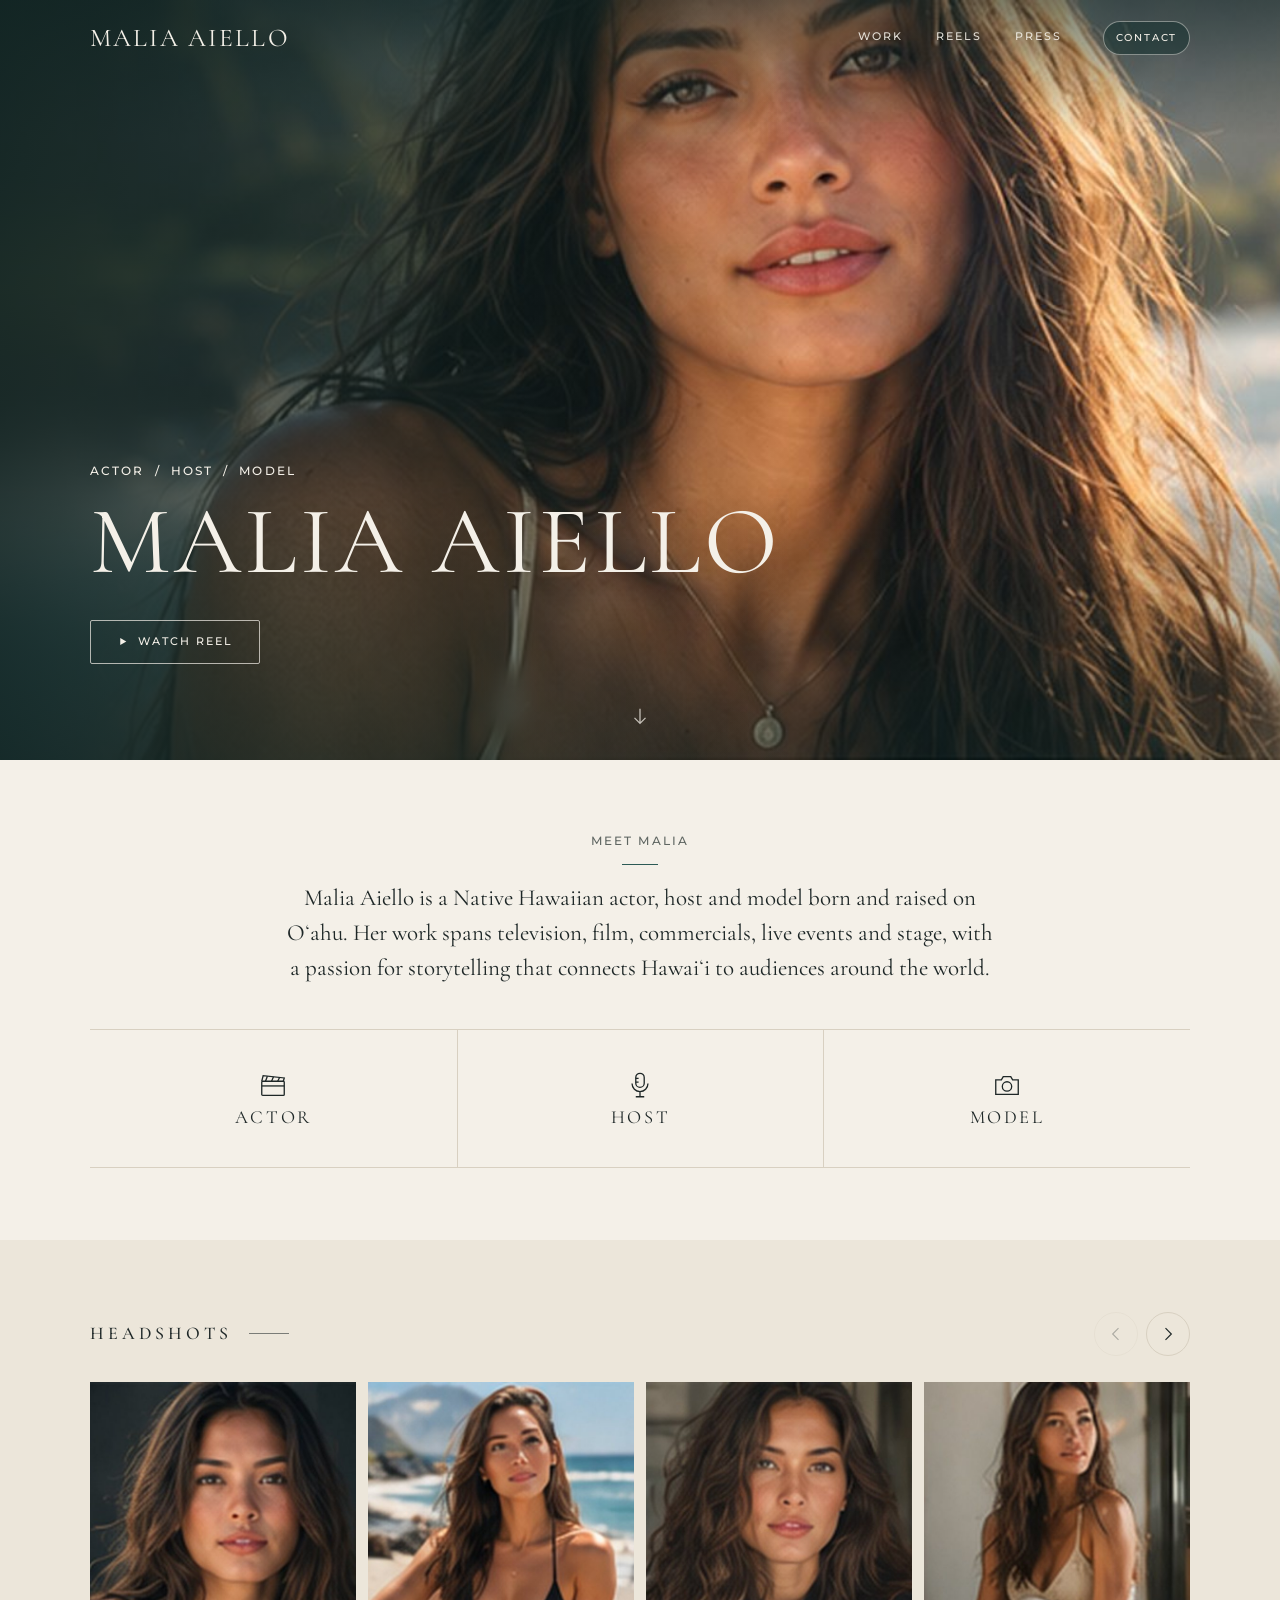
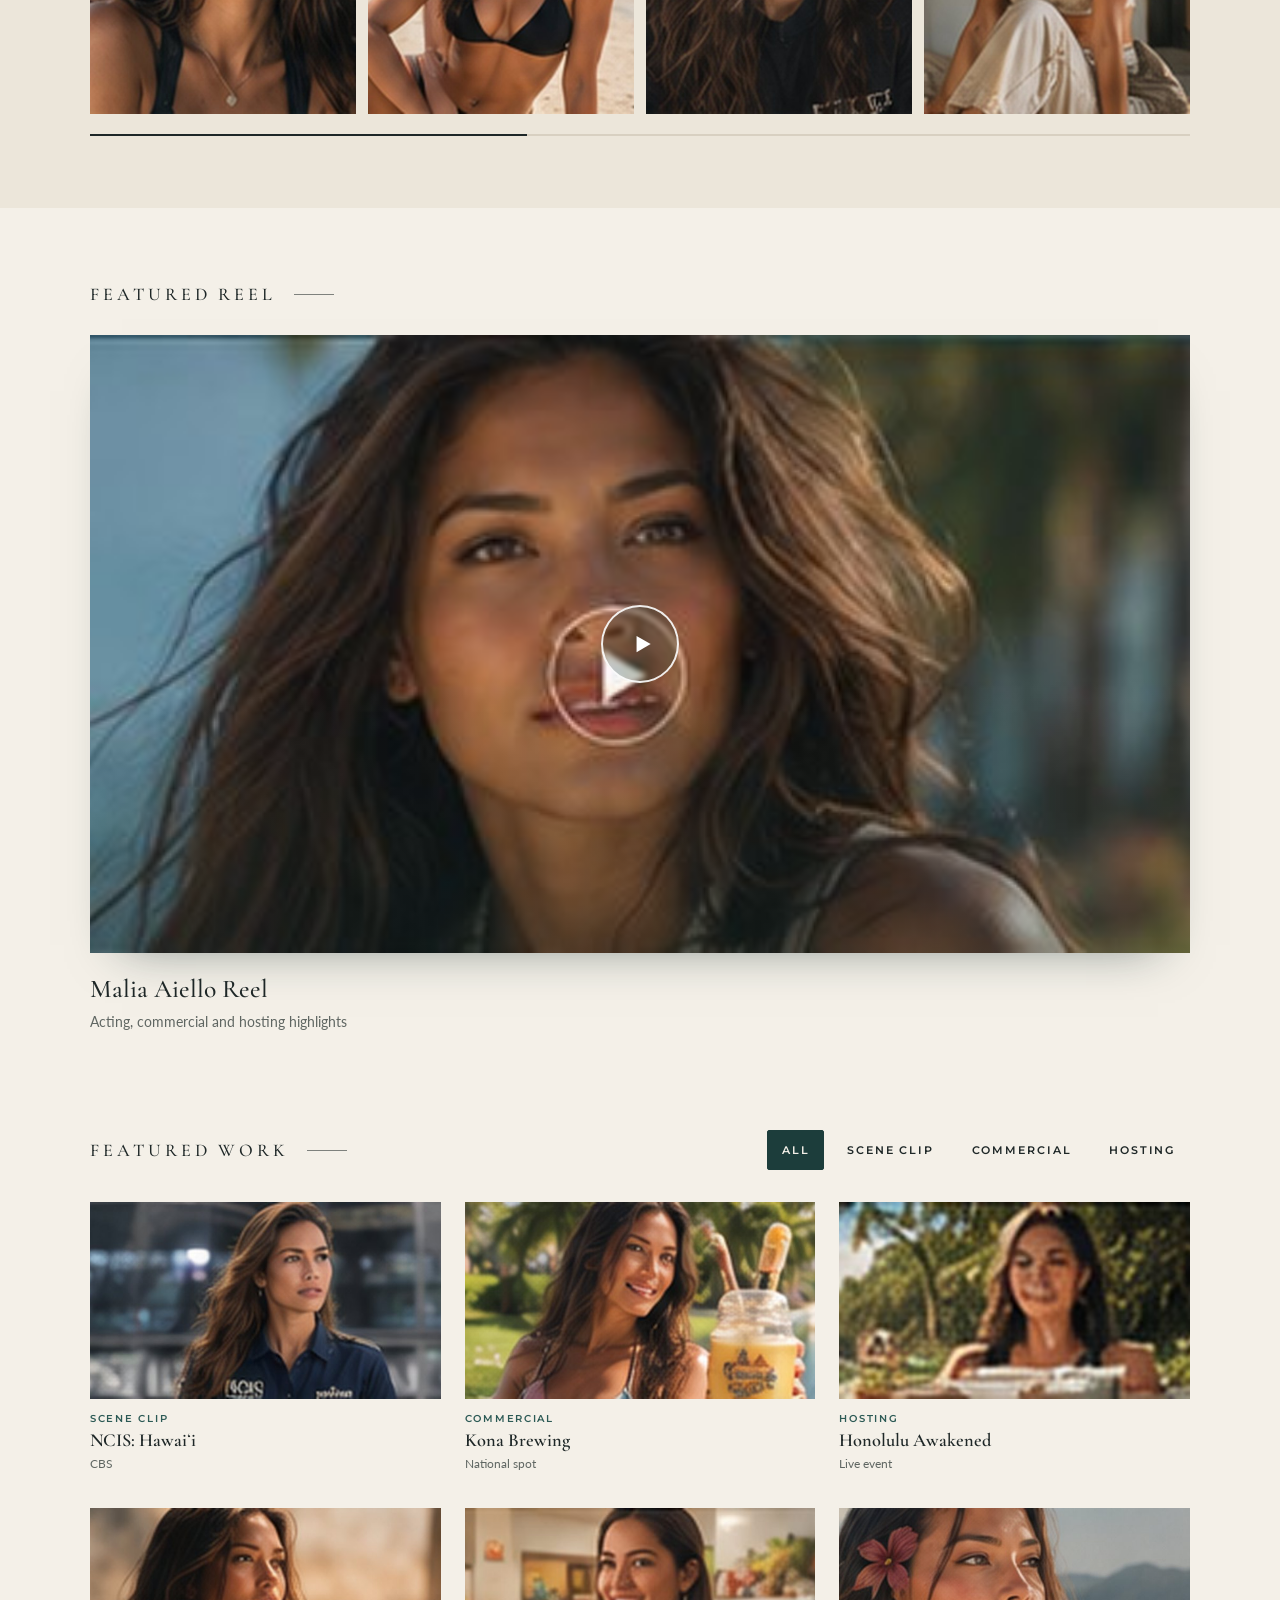
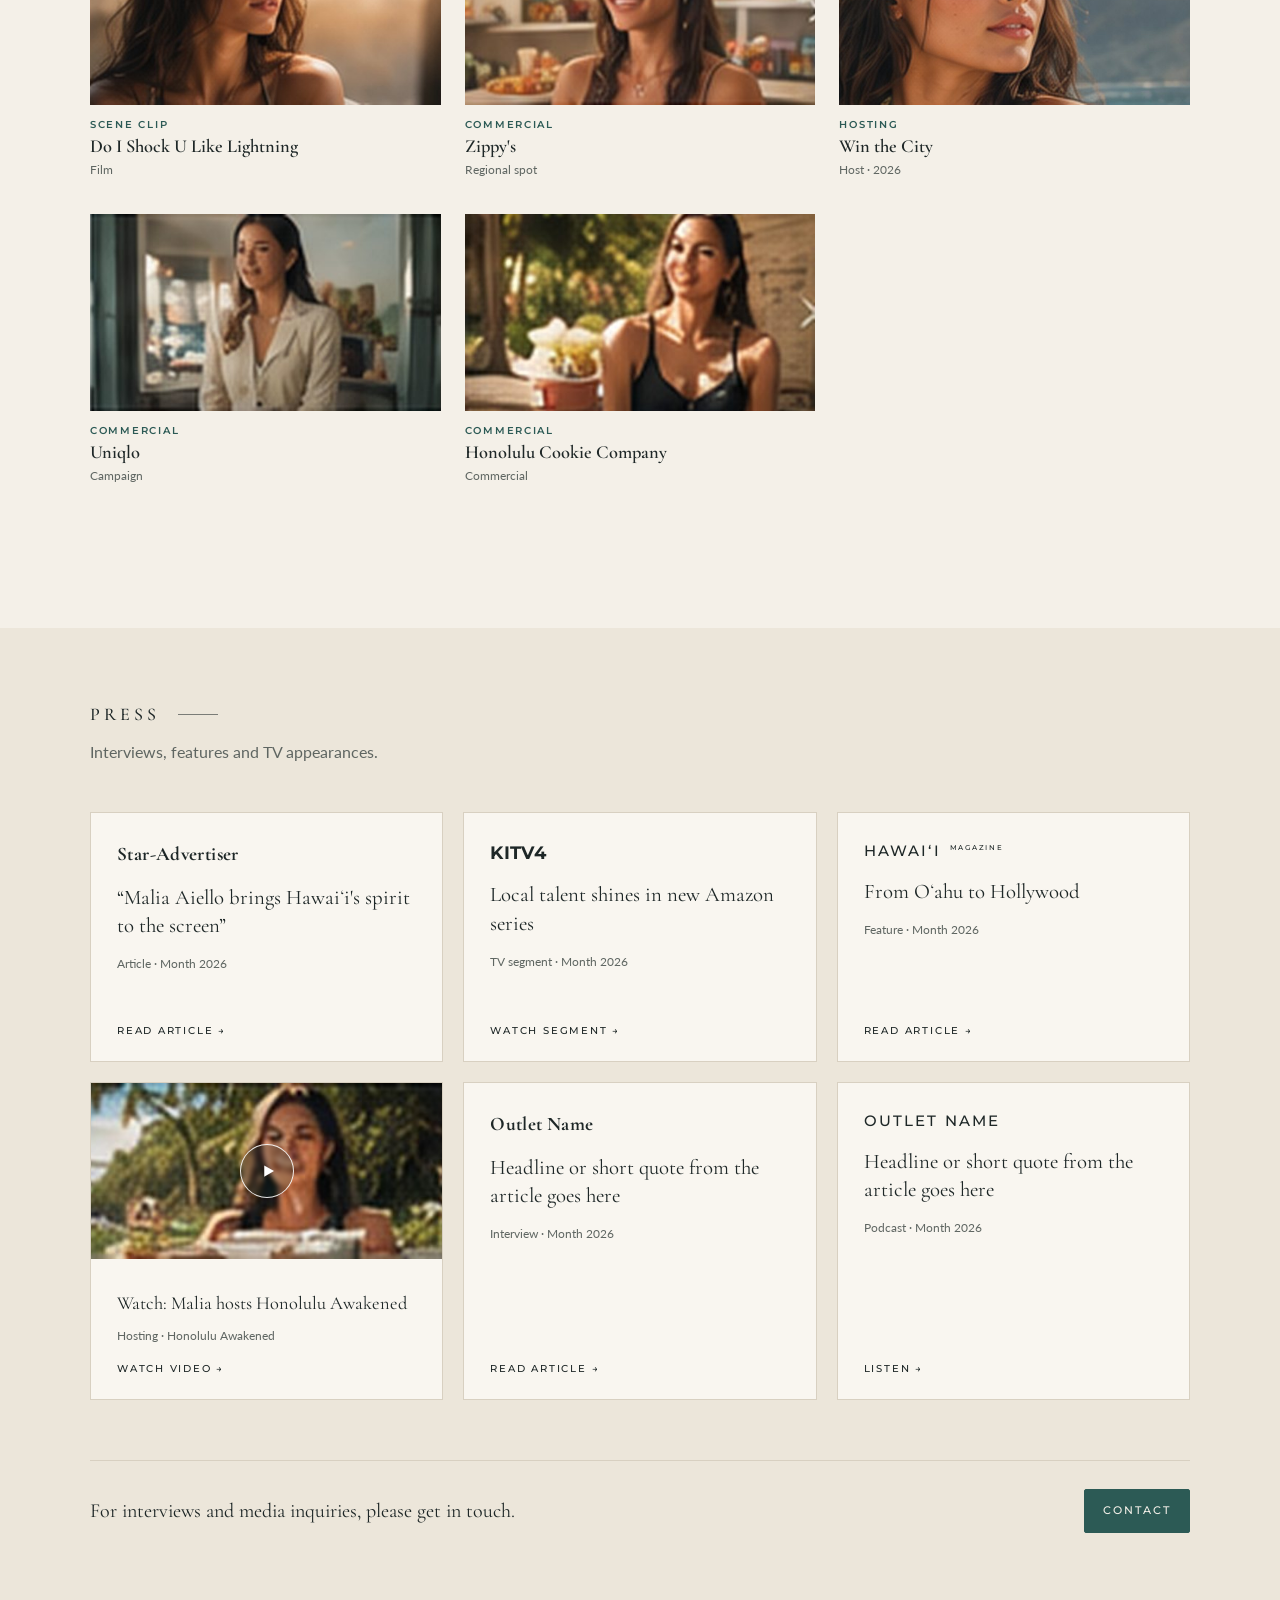
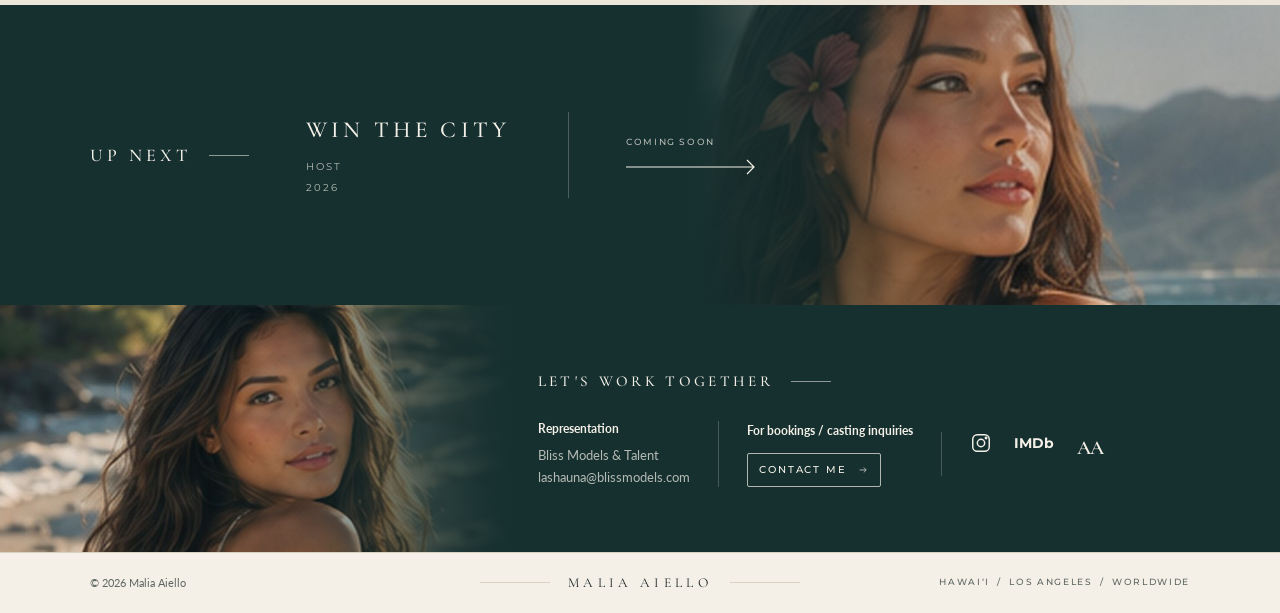
==== commit 0bf31da8: "new section layout" ====
--- a/index.html
+++ b/index.html
@@ -4,33 +4,35 @@
   <meta charset="utf-8">
   <meta name="viewport" content="width=device-width, initial-scale=1">
   <title>Malia Aiello — Actor, Host &amp; Model | Hawaiʻi &amp; Los Angeles</title>
-  <meta name="description" content="Malia Aiello is a Native Hawaiian actor, host and model based in Oʻahu and Los Angeles. Watch her reel, see recent work and press, and get in touch for bookings.">
+  <meta name="description" content="Malia Aiello is a Native Hawaiian actor, host and model born and raised on Oʻahu. See her headshots, watch her reel and recent work, read her press, and get in touch for bookings.">
 
   <!-- Social share preview. TODO: replace image with a 1200×630 hosted photo -->
   <meta property="og:title" content="Malia Aiello — Actor, Host &amp; Model">
-  <meta property="og:description" content="Real stories. Big dreams. Hawaiʻi roots.">
+  <meta property="og:description" content="Native Hawaiian actor, host and model, born and raised on Oʻahu.">
   <meta property="og:image" content="https://malianaiello.com/images/og-share.jpg">
 
   <!-- Fonts: preconnect first so the font files start downloading sooner -->
   <link rel="preconnect" href="https://fonts.googleapis.com">
   <link rel="preconnect" href="https://fonts.gstatic.com" crossorigin>
-  <link href="https://fonts.googleapis.com/css2?family=Cormorant+Garamond:wght@400;500;600&family=Lato:wght@400;700&family=Montserrat:wght@500;600;700&family=Sacramento&display=swap" rel="stylesheet">
+  <link href="https://fonts.googleapis.com/css2?family=Cormorant+Garamond:ital,wght@0,400;0,500;0,600;0,700;1,500&family=Lato:wght@400;700&family=Montserrat:wght@500;600;700&display=swap" rel="stylesheet">
 
   <link rel="stylesheet" href="css/styles.css">
 </head>
 <body>
 
-<!-- ===================== HEADER ===================== -->
+<!-- ===================== HEADER =====================
+     One-page site: Work, Reels and Press scroll to their sections below.
+     Contact is its own page. -->
 <header class="site-header">
   <div class="container">
-    <a class="logo" href="index.html">Malia Aiello</a>
+    <a class="logo" href="#top">Malia Aiello</a>
 
     <button class="menu-toggle" aria-label="Open menu" aria-expanded="false" aria-controls="site-nav"><span></span></button>
 
     <nav class="nav" id="site-nav" aria-label="Main">
-      <a href="work.html">Work</a>
-      <a href="reels.html">Reels</a>
-      <a href="press.html">Press</a>
+      <a href="#work">Work</a>
+      <a href="#reel">Reels</a>
+      <a href="#press">Press</a>
       <a class="btn btn--pill btn--small" href="contact.html">Contact</a>
     </nav>
   </div>
@@ -39,30 +41,39 @@
 <main>
 
 <!-- ===================== HERO =====================
-     Swap the photo by changing the <img> src.
-     --focus / --focus-mobile set which part of the photo stays in frame when it's cropped
-     (first value = horizontal, second = vertical). -->
-<section class="hero" style="--focus: 75% 25%; --focus-mobile: 60% 10%;">
+     PHOTO: swap the <img> src. --focus / --focus-mobile set which part of the
+     photo stays in frame (first value = horizontal, second = vertical).
+
+     OPTIONAL MOVING BACKGROUND: to use a short silent loop instead of the photo,
+     replace the <img> with the <video> below (keep it under ~10 seconds and ~5 MB,
+     H.264 MP4). The photo stays as the poster while it loads.
+       <video class="hero__bg" src="video/hero-loop.mp4" poster="images/hero.jpg"
+              autoplay muted loop playsinline aria-hidden="true"></video>
+
+     "Watch Reel" scrolls down to the Featured Reel section. -->
+<section class="hero" id="top" style="--focus: 60% 18%; --focus-mobile: 58% 12%;">
   <img class="hero__bg" src="images/hero.jpg" alt="" fetchpriority="high">
-  <div class="container">
+
+  <div class="container hero__content">
     <p class="eyebrow">Actor &nbsp;/&nbsp; Host &nbsp;/&nbsp; Model</p>
     <h1 class="display hero__name">Malia Aiello</h1>
-    <p class="eyebrow hero__sub">Hawaiʻi &nbsp;/&nbsp; Los Angeles &nbsp;/&nbsp; Available worldwide</p>
 
     <div class="hero__actions">
-      <a class="btn btn--solid" href="reels.html">Watch Reel</a>
-      <a class="btn btn--light" href="work.html">View Work</a>
-      <a class="btn btn--light" href="contact.html">Contact</a>
-    </div>
-  </div>
-  <p class="hero__script" aria-hidden="true">Real stories.<br>Big dreams.<br>Hawaiʻi roots.</p>
-</section>
-
-
-<!-- ===================== ABOUT + DISCIPLINES =====================
-     The short bio introduces the three columns below it: the bio names
-     her disciplines, and the columns break each one down. -->
-<section class="container about-disciplines" aria-labelledby="about-title">
+      <a class="btn btn--light" href="#reel">
+        <svg viewBox="0 0 24 24" fill="currentColor" aria-hidden="true"><path d="M7 4.5v15l13-7.5z"/></svg>
+        Watch Reel
+      </a>
+    </div>
+  </div>
+
+  <a class="hero__scroll" href="#about" aria-label="Scroll to introduction">
+    <svg viewBox="0 0 24 24" fill="none" stroke="currentColor" stroke-width="1.4" aria-hidden="true"><path d="M12 4v16M6 14l6 6 6-6"/></svg>
+  </a>
+</section>
+
+
+<!-- ===================== BIO + ACTOR / HOST / MODEL ===================== -->
+<section class="container about-disciplines" id="about" aria-labelledby="about-title">
   <div class="about-lead">
     <h2 class="eyebrow" id="about-title">Meet Malia</h2>
     <p class="about-lead__text">
@@ -71,189 +82,357 @@
       for storytelling that connects Hawaiʻi to audiences around the world.
     </p>
   </div>
-  <div class="disciplines">
-    <a class="discipline" href="work.html#scene-clip">
+  <ul class="disciplines">
+    <li class="discipline">
       <svg viewBox="0 0 32 32" fill="none" stroke-width="1.4" aria-hidden="true">
         <rect x="4" y="12" width="24" height="15" rx="1"/><path d="M4 12l1.5-6 22.5 2.5-1 3.5"/><path d="M10 6.6l-2 5.4M16.5 7.3l-2 4.7M23 8l-2 4"/><path d="M4 17h24"/>
       </svg>
       <h3 class="display">Actor</h3>
-      <p>Film • Television • Commercial • Theatre</p>
-      <span class="link-arrow">View acting work</span>
-    </a>
-    <a class="discipline" href="work.html#hosting">
+    </li>
+    <li class="discipline">
       <svg viewBox="0 0 32 32" fill="none" stroke-width="1.4" aria-hidden="true">
         <rect x="11.5" y="3.5" width="9" height="15" rx="4.5"/><path d="M7.5 14.5a8.5 8.5 0 0017 0M16 23v5.5M11.5 28.5h9"/><path d="M11.5 9h3M11.5 13h3"/>
       </svg>
       <h3 class="display">Host</h3>
-      <p>Live Events • Entertainment • Cultural Programming</p>
-      <span class="link-arrow">View hosting work</span>
-    </a>
-    <a class="discipline" href="work.html#commercial">
+    </li>
+    <li class="discipline">
       <svg viewBox="0 0 32 32" fill="none" stroke-width="1.4" aria-hidden="true">
         <path d="M4 10.5h6l2-3.5h8l2 3.5h6V26H4z"/><circle cx="16" cy="17.5" r="5"/>
       </svg>
       <h3 class="display">Model</h3>
-      <p>Commercial • Lifestyle • Editorial</p>
-      <span class="link-arrow">View modeling work</span>
-    </a>
-  </div>
-</section>
-
-
-<!-- ===================== NOW STREAMING ===================== -->
-<section class="section" aria-labelledby="streaming-title">
+    </li>
+  </ul>
+</section>
+
+
+<!-- ===================== HEADSHOTS (carousel) =====================
+     5 to 10 photos. Add or remove <button class="headshot"> blocks freely; the
+     arrows and the progress bar adjust on their own. Portrait photos (4:5) fit best.
+     Clicking a photo opens it larger. data-full can point to a bigger
+     version of the same photo (e.g. 1600px tall) for that larger view. -->
+<section class="headshots" id="headshots" aria-labelledby="headshots-title">
   <div class="container">
-    <div class="section-head">
-      <h2 class="section-title" id="streaming-title">Now Streaming</h2>
-      <a class="link-arrow" href="work.html">View all work</a>
-    </div>
-
-    <div class="rail" style="--cols: 4">
-      <!-- Copy one <a class="card"> block per project. Link to where people can watch it. -->
-      <a class="card" href="#">
-        <div class="card__media"><img src="images/streaming-1.jpg" alt="Malia in a still from Do I Shock U Like Lightning" loading="lazy"></div>
-        <h3 class="card__title">Do I Shock U Like Lightning</h3>
-        <p class="card__meta">Amazon Prime + Apple TV+</p>
-      </a>
-      <a class="card" href="#">
-        <div class="card__media"><img src="images/streaming-2.jpg" alt="Malia in a scene from NCIS: Hawaiʻi" loading="lazy"></div>
-        <h3 class="card__title">NCIS: Hawaiʻi</h3>
+    <div class="headshots__head">
+      <h2 class="line-title line-title--dark" id="headshots-title">Headshots</h2>
+      <div class="headshots__controls">
+        <button class="carousel__btn carousel__btn--prev" type="button" aria-label="Previous headshots">
+          <svg viewBox="0 0 24 24" fill="none" stroke="currentColor" stroke-width="1.4" aria-hidden="true"><path d="M15 5l-7 7 7 7"/></svg>
+        </button>
+        <button class="carousel__btn carousel__btn--next" type="button" aria-label="Next headshots">
+          <svg viewBox="0 0 24 24" fill="none" stroke="currentColor" stroke-width="1.4" aria-hidden="true"><path d="M9 5l7 7-7 7"/></svg>
+        </button>
+      </div>
+    </div>
+
+    <div class="carousel" data-carousel>
+      <div class="carousel__track" tabindex="0" aria-label="Headshots, scroll sideways for more">
+        <button class="headshot" type="button" data-full="images/headshots/headshot-1.jpg" aria-label="View headshot 1 larger">
+          <img src="images/headshots/headshot-1.jpg" alt="Headshot of Malia, natural light" loading="lazy">
+        </button>
+        <button class="headshot" type="button" data-full="images/headshots/headshot-2.jpg" aria-label="View headshot 2 larger">
+          <img src="images/headshots/headshot-2.jpg" alt="Malia on the beach" loading="lazy">
+        </button>
+        <button class="headshot" type="button" data-full="images/headshots/headshot-3.jpg" aria-label="View headshot 3 larger">
+          <img src="images/headshots/headshot-3.jpg" alt="Close-up headshot of Malia" loading="lazy">
+        </button>
+        <button class="headshot" type="button" data-full="images/headshots/headshot-4.jpg" aria-label="View headshot 4 larger">
+          <img src="images/headshots/headshot-4.jpg" alt="Full-length lifestyle photo of Malia" loading="lazy">
+        </button>
+        <button class="headshot" type="button" data-full="images/headshots/headshot-5.jpg" aria-label="View headshot 5 larger">
+          <img src="images/headshots/headshot-5.jpg" alt="Black-and-white editorial portrait of Malia" loading="lazy">
+        </button>
+        <button class="headshot" type="button" data-full="images/headshots/headshot-6.jpg" aria-label="View headshot 6 larger">
+          <img src="images/headshots/headshot-6.jpg" alt="Malia by the ocean" loading="lazy">
+        </button>
+        <button class="headshot" type="button" data-full="images/headshots/headshot-7.jpg" aria-label="View headshot 7 larger">
+          <img src="images/headshots/headshot-7.jpg" alt="Malia with a plumeria in her hair" loading="lazy">
+        </button>
+        <button class="headshot" type="button" data-full="images/headshots/headshot-8.jpg" aria-label="View headshot 8 larger">
+          <img src="images/headshots/headshot-8.jpg" alt="Three-quarter headshot of Malia" loading="lazy">
+        </button>
+        <button class="headshot" type="button" data-full="images/headshots/headshot-9.jpg" aria-label="View headshot 9 larger">
+          <img src="images/headshots/headshot-9.jpg" alt="Profile portrait of Malia with a hibiscus" loading="lazy">
+        </button>
+        <button class="headshot" type="button" data-full="images/headshots/headshot-10.jpg" aria-label="View headshot 10 larger">
+          <img src="images/headshots/headshot-10.jpg" alt="Headshot of Malia, golden hour" loading="lazy">
+        </button>
+      </div>
+    </div>
+  </div>
+
+  <!-- Larger view, opened by clicking a headshot -->
+  <dialog class="lightbox" aria-label="Headshot, larger view">
+    <img class="lightbox__img" src="" alt="">
+    <button class="lightbox__btn lightbox__btn--prev" type="button" aria-label="Previous headshot">
+      <svg viewBox="0 0 24 24" fill="none" stroke="currentColor" stroke-width="1.4" aria-hidden="true"><path d="M15 5l-7 7 7 7"/></svg>
+    </button>
+    <button class="lightbox__btn lightbox__btn--next" type="button" aria-label="Next headshot">
+      <svg viewBox="0 0 24 24" fill="none" stroke="currentColor" stroke-width="1.4" aria-hidden="true"><path d="M9 5l7 7-7 7"/></svg>
+    </button>
+    <button class="lightbox__close" type="button" aria-label="Close">
+      <svg viewBox="0 0 24 24" fill="none" stroke="currentColor" stroke-width="1.6" aria-hidden="true"><path d="M5 5l14 14M19 5L5 19"/></svg>
+    </button>
+  </dialog>
+</section>
+
+
+<!-- ===================== FEATURED REEL =====================
+     Shows a poster image with a play button. The YouTube player only loads
+     when someone presses play: it's heavy, and loading it up front would
+     slow the page for everyone.
+
+     SETUP: paste the reel's YouTube link into data-video below, exactly as
+     YouTube gives it (Share → Copy link). Any form works: youtu.be/…,
+     youtube.com/watch?v=…, or a Shorts link. Unlisted videos are fine.
+     Then set the poster <img> to a still from that video.
+     Clicking any Featured Work card below also plays it here. -->
+<section class="section reel-section" id="reel" aria-labelledby="reel-title">
+  <div class="container">
+    <h2 class="line-title line-title--dark" id="reel-title">Featured Reel</h2>
+    <div class="player" id="player">
+      <div class="player__frame" data-video="https://youtu.be/VIDEO_ID">
+        <img class="player__poster" src="images/reel.jpg" alt="Still from Malia Aiello's featured reel">
+        <button class="player__play" type="button" aria-label="Play video: Malia Aiello Reel">
+          <span class="play" aria-hidden="true"><svg viewBox="0 0 24 24" fill="currentColor"><path d="M7 4.5v15l13-7.5z"/></svg></span>
+        </button>
+      </div>
+      <div class="player__info">
+        <h3 class="player__title">Malia Aiello Reel</h3>
+        <p class="player__meta">Acting, commercial and hosting highlights</p>
+      </div>
+    </div>
+  </div>
+</section>
+
+
+<!-- ===================== FEATURED WORK =====================
+     FILTER TABS: each button's data-filter matches the data-category on the
+     cards. To add a category, add a button and use the same word on the cards.
+
+     CARDS: clicking a card plays it in the Featured Reel player above (the
+     page scrolls up to it). Without JavaScript the card opens on YouTube.
+     Each card needs:
+       href          the video's YouTube link (paste it as-is; unlisted is fine)
+       data-category scene-clip, commercial or hosting
+       data-title / data-meta   text shown under the player when it plays
+     THUMBNAILS: use your own still, or YouTube's automatic one:
+       https://i.ytimg.com/vi/VIDEO_ID/hqdefault.jpg -->
+<section class="section work-section" id="work" aria-labelledby="work-title">
+  <div class="container">
+    <div class="work-section__head">
+      <h2 class="line-title line-title--dark" id="work-title">Featured Work</h2>
+      <div class="filters" role="group" aria-label="Filter videos by category">
+        <button type="button" class="filter" data-filter="all" aria-pressed="true">All</button>
+        <button type="button" class="filter" data-filter="scene-clip" aria-pressed="false">Scene Clip</button>
+        <button type="button" class="filter" data-filter="commercial" aria-pressed="false">Commercial</button>
+        <button type="button" class="filter" data-filter="hosting" aria-pressed="false">Hosting</button>
+      </div>
+    </div>
+
+    <div class="video-grid">
+
+      <a class="video-card" href="https://youtu.be/VIDEO_ID"
+         data-category="scene-clip"
+         data-title="NCIS: Hawaiʻi"
+         data-meta="Scene Clip · CBS">
+        <div class="card__media">
+          <img src="images/streaming-2.jpg" alt="Malia in a scene from NCIS: Hawaiʻi" loading="lazy">
+          <span class="play" aria-hidden="true"><svg viewBox="0 0 24 24" fill="currentColor"><path d="M7 4.5v15l13-7.5z"/></svg></span>
+        </div>
+        <p class="video-card__label">Scene Clip</p>
+        <h3 class="video-card__title">NCIS: Hawaiʻi</h3>
         <p class="card__meta">CBS</p>
       </a>
-      <a class="card" href="#">
-        <div class="card__media"><img src="images/streaming-3.jpg" alt="Malia in a Kona Brewing commercial" loading="lazy"></div>
-        <h3 class="card__title">Kona Brewing</h3>
+
+      <a class="video-card" href="https://youtu.be/VIDEO_ID"
+         data-category="commercial"
+         data-title="Kona Brewing"
+         data-meta="Commercial · National spot">
+        <div class="card__media">
+          <img src="images/streaming-3.jpg" alt="Malia in a Kona Brewing commercial" loading="lazy">
+          <span class="play" aria-hidden="true"><svg viewBox="0 0 24 24" fill="currentColor"><path d="M7 4.5v15l13-7.5z"/></svg></span>
+        </div>
+        <p class="video-card__label">Commercial</p>
+        <h3 class="video-card__title">Kona Brewing</h3>
+        <p class="card__meta">National spot</p>
+      </a>
+
+      <a class="video-card" href="https://youtu.be/VIDEO_ID"
+         data-category="hosting"
+         data-title="Honolulu Awakened"
+         data-meta="Hosting · Live event">
+        <div class="card__media">
+          <img src="images/press-video.jpg" alt="Malia hosting Honolulu Awakened" loading="lazy">
+          <span class="play" aria-hidden="true"><svg viewBox="0 0 24 24" fill="currentColor"><path d="M7 4.5v15l13-7.5z"/></svg></span>
+        </div>
+        <p class="video-card__label">Hosting</p>
+        <h3 class="video-card__title">Honolulu Awakened</h3>
+        <p class="card__meta">Live event</p>
+      </a>
+
+      <a class="video-card" href="https://youtu.be/VIDEO_ID"
+         data-category="scene-clip"
+         data-title="Do I Shock U Like Lightning"
+         data-meta="Scene Clip · Film">
+        <div class="card__media">
+          <img src="images/streaming-1.jpg" alt="Malia in a scene from Do I Shock U Like Lightning" loading="lazy">
+          <span class="play" aria-hidden="true"><svg viewBox="0 0 24 24" fill="currentColor"><path d="M7 4.5v15l13-7.5z"/></svg></span>
+        </div>
+        <p class="video-card__label">Scene Clip</p>
+        <h3 class="video-card__title">Do I Shock U Like Lightning</h3>
+        <p class="card__meta">Film</p>
+      </a>
+
+      <a class="video-card" href="https://youtu.be/VIDEO_ID"
+         data-category="commercial"
+         data-title="Zippy's"
+         data-meta="Commercial · Regional spot">
+        <div class="card__media">
+          <img src="images/streaming-4.jpg" alt="Malia in a Zippy's commercial" loading="lazy">
+          <span class="play" aria-hidden="true"><svg viewBox="0 0 24 24" fill="currentColor"><path d="M7 4.5v15l13-7.5z"/></svg></span>
+        </div>
+        <p class="video-card__label">Commercial</p>
+        <h3 class="video-card__title">Zippy's</h3>
+        <p class="card__meta">Regional spot</p>
+      </a>
+
+      <a class="video-card" href="https://youtu.be/VIDEO_ID"
+         data-category="hosting"
+         data-title="Win the City"
+         data-meta="Hosting · Host · 2026">
+        <div class="card__media">
+          <img src="images/up-next.jpg" alt="Malia hosting Win the City" loading="lazy">
+          <span class="play" aria-hidden="true"><svg viewBox="0 0 24 24" fill="currentColor"><path d="M7 4.5v15l13-7.5z"/></svg></span>
+        </div>
+        <p class="video-card__label">Hosting</p>
+        <h3 class="video-card__title">Win the City</h3>
+        <p class="card__meta">Host · 2026</p>
+      </a>
+
+      <a class="video-card" href="https://youtu.be/VIDEO_ID"
+         data-category="commercial"
+         data-title="Uniqlo"
+         data-meta="Commercial · Campaign">
+        <div class="card__media">
+          <img src="images/work-4.jpg" alt="Malia in a Uniqlo campaign" loading="lazy">
+          <span class="play" aria-hidden="true"><svg viewBox="0 0 24 24" fill="currentColor"><path d="M7 4.5v15l13-7.5z"/></svg></span>
+        </div>
+        <p class="video-card__label">Commercial</p>
+        <h3 class="video-card__title">Uniqlo</h3>
+        <p class="card__meta">Campaign</p>
+      </a>
+
+      <a class="video-card" href="https://youtu.be/VIDEO_ID"
+         data-category="commercial"
+         data-title="Honolulu Cookie Company"
+         data-meta="Commercial · Commercial">
+        <div class="card__media">
+          <img src="images/work-5.jpg" alt="Malia in a Honolulu Cookie Company commercial" loading="lazy">
+          <span class="play" aria-hidden="true"><svg viewBox="0 0 24 24" fill="currentColor"><path d="M7 4.5v15l13-7.5z"/></svg></span>
+        </div>
+        <p class="video-card__label">Commercial</p>
+        <h3 class="video-card__title">Honolulu Cookie Company</h3>
         <p class="card__meta">Commercial</p>
       </a>
-      <a class="card" href="#">
-        <div class="card__media"><img src="images/streaming-4.jpg" alt="Malia in a Zippy's commercial" loading="lazy"></div>
-        <h3 class="card__title">Zippy's</h3>
-        <p class="card__meta">Commercial</p>
-      </a>
-    </div>
-  </div>
-</section>
-
-
-<!-- ===================== FEATURED REEL =====================
-     The thumbnail links to the reel page, which embeds the Vimeo video.
-     Keeping the video off the homepage keeps the first load fast. -->
-<section class="section reel-band" aria-labelledby="reel-title">
+
+    </div>
+
+    <p class="video-empty" hidden>No videos in this category yet.</p>
+  </div>
+</section>
+
+
+<!-- ===================== PRESS =====================
+     ONE CARD PER ARTICLE OR SEGMENT. To add one, copy a whole <a class="press-card"> block.
+     Newest first works best.
+     Logos: the outlet name is text for now. Replace the text inside
+     .press-card__outlet with the outlet's logo, e.g.
+       <img src="images/press/logo-star-advertiser.svg" alt="Star-Advertiser">
+     Quotes: only use a headline or line that actually ran in the piece.
+     target="_blank" opens the article in a new tab so visitors keep the site open. -->
+<section class="section press-section" id="press" aria-labelledby="press-title">
   <div class="container">
-    <div>
-      <h2 class="display" id="reel-title">Featured Reel</h2>
-      <p>A selection of my best on-camera work, from film and television to commercials and live events.</p>
-      <a class="btn btn--light" href="reels.html">
-        <svg viewBox="0 0 24 24" fill="currentColor" aria-hidden="true"><path d="M7 4.5v15l13-7.5z"/></svg>
-        Watch Reel
-      </a>
-    </div>
-    <a href="reels.html" aria-label="Play featured reel">
+    <h2 class="line-title line-title--dark" id="press-title">Press</h2>
+    <p class="section-intro">Interviews, features and TV appearances.</p>
+
+  <div class="press-grid">
+
+    <a class="press-card" href="#" target="_blank" rel="noopener">
+      <span class="press-card__outlet press-card__outlet--serif">Star-Advertiser</span>
+      <p class="press-card__quote">“Malia Aiello brings Hawaiʻi's spirit to the screen”</p>
+      <p class="press-card__meta">Article <span aria-hidden="true">·</span> Month 2026</p>
+      <span class="link-arrow press-card__cta">Read article</span>
+    </a>
+
+    <a class="press-card" href="#" target="_blank" rel="noopener">
+      <span class="press-card__outlet press-card__outlet--bold">KITV4</span>
+      <p class="press-card__quote">Local talent shines in new Amazon series</p>
+      <p class="press-card__meta">TV segment <span aria-hidden="true">·</span> Month 2026</p>
+      <span class="link-arrow press-card__cta">Watch segment</span>
+    </a>
+
+    <a class="press-card" href="#" target="_blank" rel="noopener">
+      <span class="press-card__outlet press-card__outlet--caps">Hawaiʻi <small>Magazine</small></span>
+      <p class="press-card__quote">From Oʻahu to Hollywood</p>
+      <p class="press-card__meta">Feature <span aria-hidden="true">·</span> Month 2026</p>
+      <span class="link-arrow press-card__cta">Read article</span>
+    </a>
+
+    <!-- Video card: has a thumbnail. Use for hosting clips and TV appearances. -->
+    <a class="press-card press-card--media" href="#" target="_blank" rel="noopener">
       <div class="card__media">
-        <img src="images/reel.jpg" alt="" loading="lazy">
+        <img src="images/press-video.jpg" alt="" loading="lazy">
         <span class="play" aria-hidden="true"><svg viewBox="0 0 24 24" fill="currentColor"><path d="M7 4.5v15l13-7.5z"/></svg></span>
       </div>
-    </a>
-  </div>
-</section>
-
-
-<!-- ===================== FEATURED WORK ===================== -->
-<section class="section" aria-labelledby="work-title">
-  <div class="container">
-    <div class="section-head">
-      <h2 class="section-title" id="work-title">Featured Work</h2>
-      <a class="link-arrow" href="work.html">View all work</a>
-    </div>
-
-    <div class="rail" style="--cols: 5; --ratio: 4 / 3">
-      <a class="card" href="#">
-        <div class="card__media"><img src="images/work-1.jpg" alt="Malia on set of NCIS: Hawaiʻi" loading="lazy"></div>
-        <h3 class="card__title">NCIS: Hawaiʻi</h3><p class="card__meta">TV</p>
-      </a>
-      <a class="card" href="#">
-        <div class="card__media"><img src="images/work-2.jpg" alt="Malia in Do I Shock U Like Lightning" loading="lazy"></div>
-        <h3 class="card__title">Do I Shock U Like Lightning</h3><p class="card__meta">Film</p>
-      </a>
-      <a class="card" href="#">
-        <div class="card__media"><img src="images/work-3.jpg" alt="Kona Brewing commercial still" loading="lazy"></div>
-        <h3 class="card__title">Kona Brewing</h3><p class="card__meta">Commercial</p>
-      </a>
-      <a class="card" href="#">
-        <div class="card__media"><img src="images/work-4.jpg" alt="Malia in a Uniqlo campaign" loading="lazy"></div>
-        <h3 class="card__title">Uniqlo</h3><p class="card__meta">Commercial</p>
-      </a>
-      <a class="card" href="#">
-        <div class="card__media"><img src="images/work-5.jpg" alt="Honolulu Cookie Company commercial still" loading="lazy"></div>
-        <h3 class="card__title">Honolulu Cookie Company</h3><p class="card__meta">Commercial</p>
-      </a>
-    </div>
-  </div>
-</section>
-
-
-<!-- ===================== IN THE PRESS =====================
-     The outlet names are text for now. Swap each for the outlet's real logo:
-     <span class="press-card__outlet"><img src="images/logo-star-advertiser.svg" alt="Star-Advertiser"></span>
-     Only quote headlines/lines that actually ran in the article. -->
-<section class="section press" aria-labelledby="press-title" style="padding-top: 0">
-  <div class="container">
-    <div class="section-head">
-      <h2 class="section-title" id="press-title">In the Press</h2>
-      <a class="link-arrow" href="press.html">All press</a>
-    </div>
-
-    <div class="rail rail--press" style="--cols: 4">
-      <a class="press-card" href="#">
-        <span class="press-card__outlet">Star-Advertiser</span>
-        <p class="press-card__quote">“Malia Aiello brings Hawaiʻi's spirit to the screen”</p>
-        <span class="press-card__source">Star-Advertiser</span>
-      </a>
-      <a class="press-card" href="#">
-        <span class="press-card__outlet">KITV4</span>
-        <p class="press-card__quote">Local talent shines in new Amazon series</p>
-        <span class="press-card__source">KITV4</span>
-      </a>
-      <a class="press-card" href="#">
-        <span class="press-card__outlet">Hawaiʻi Magazine</span>
-        <p class="press-card__quote">From Oʻahu to Hollywood</p>
-        <span class="press-card__source">Hawaiʻi Magazine</span>
-      </a>
-      <a class="press-card press-card--media" href="#">
-        <div class="card__media">
-          <img src="images/press-video.jpg" alt="" loading="lazy">
-          <span class="play" aria-hidden="true" style="width:40px;height:40px"><svg viewBox="0 0 24 24" fill="currentColor"><path d="M7 4.5v15l13-7.5z"/></svg></span>
-        </div>
-        <div class="press-card__body">
-          <span class="press-card__quote" style="font-size:.95rem">Watch: Malia hosts Honolulu Awakened</span>
-          <span class="press-card__source">Honolulu Awakened</span>
-        </div>
-      </a>
-    </div>
+      <div class="press-card__body">
+        <p class="press-card__quote">Watch: Malia hosts Honolulu Awakened</p>
+        <p class="press-card__meta">Hosting <span aria-hidden="true">·</span> Honolulu Awakened</p>
+        <span class="link-arrow press-card__cta">Watch video</span>
+      </div>
+    </a>
+
+    <!-- PLACEHOLDER cards: replace with real coverage or delete -->
+    <a class="press-card" href="#" target="_blank" rel="noopener">
+      <span class="press-card__outlet press-card__outlet--serif">Outlet Name</span>
+      <p class="press-card__quote">Headline or short quote from the article goes here</p>
+      <p class="press-card__meta">Interview <span aria-hidden="true">·</span> Month 2026</p>
+      <span class="link-arrow press-card__cta">Read article</span>
+    </a>
+
+    <a class="press-card" href="#" target="_blank" rel="noopener">
+      <span class="press-card__outlet press-card__outlet--caps">Outlet Name</span>
+      <p class="press-card__quote">Headline or short quote from the article goes here</p>
+      <p class="press-card__meta">Podcast <span aria-hidden="true">·</span> Month 2026</p>
+      <span class="link-arrow press-card__cta">Listen</span>
+    </a>
+
+  </div>
+
+  <!-- Press kit / media inquiries: sends press to the contact page -->
+  <div class="press-cta">
+    <p>For interviews and media inquiries, please get in touch.</p>
+    <a class="btn btn--solid" href="contact.html">Contact</a>
+  </div>
   </div>
 </section>
 
 
 <!-- ===================== UP NEXT ===================== -->
 <section class="up-next" aria-labelledby="next-title">
-  <div class="up-next__grid">
-    <img class="up-next__image" src="images/up-next.jpg" alt="Malia hosting an outdoor event, wearing a lei" loading="lazy">
-    <div class="up-next__body">
-      <h2 class="section-title" id="next-title">Up Next</h2>
-      <div class="up-next__cards">
-        <div class="next-card">
-          <h3>Win the City</h3>
-          <p>Host</p>
-          <p>2026</p>
-          <a class="btn btn--small" href="#">Learn more</a>
-        </div>
-        <div class="next-card">
-          <h3>Next Acting Project</h3>
-          <p>Coming soon</p>
-          <a class="btn btn--small" href="#">Stay tuned</a>
-        </div>
-      </div>
-    </div>
+  <img class="up-next__photo" src="images/up-next.jpg" alt="" loading="lazy">
+  <div class="container up-next__inner">
+    <h2 class="line-title" id="next-title">Up Next</h2>
+
+    <div class="up-next__item">
+      <h3 class="up-next__name">Win the City</h3>
+      <p>Host</p>
+      <p>2026</p>
+    </div>
+
+    <a class="up-next__soon" href="#">
+      <span class="eyebrow">Coming soon</span>
+      <svg viewBox="0 0 130 16" fill="none" stroke="currentColor" stroke-width="1.2" aria-hidden="true"><path d="M0 8h128M121 1l7 7-7 7"/></svg>
+    </a>
   </div>
 </section>
 
@@ -262,41 +441,43 @@
 
 <!-- ===================== FOOTER ===================== -->
 <footer class="site-footer">
-  <div class="container footer-grid">
-    <div class="footer-col">
-      <h3 class="eyebrow">Representation</h3>
-      <p>Bliss Models &amp; Talent<br>Lashauna</p>
-      <a href="mailto:lashauna@blissmodels.com">lashauna@blissmodels.com</a>
-    </div>
-
-    <div class="footer-col footer-cta">
-      <h2 class="section-title">Let's Work Together</h2>
-      <p>For bookings and casting inquiries, use the contact form or email
-        <a href="mailto:malia@malianaiello.com">malia@malianaiello.com</a></p>
-      <a class="btn btn--light btn--pill" href="contact.html">Contact Me</a>
-    </div>
-
-    <div class="footer-col">
-      <h3 class="eyebrow">Follow</h3>
-      <div class="social">
-        <a href="https://instagram.com/" aria-label="Instagram">
-          <svg viewBox="0 0 24 24" fill="none" stroke="currentColor" stroke-width="1.6"><rect x="3" y="3" width="18" height="18" rx="5"/><circle cx="12" cy="12" r="4"/><circle cx="17.5" cy="6.5" r=".8" fill="currentColor"/></svg>
-        </a>
-        <a class="imdb" href="https://www.imdb.com/" aria-label="IMDb">IMDb</a>
-        <a href="mailto:malia@malianaiello.com" aria-label="Email">
-          <svg viewBox="0 0 24 24" fill="none" stroke="currentColor" stroke-width="1.6"><rect x="3" y="5.5" width="18" height="13" rx="1"/><path d="M3.5 6l8.5 7 8.5-7"/></svg>
-        </a>
-      </div>
-    </div>
-  </div>
-
-  <div class="container footer-bottom">
-    <span>© <span id="year">2026</span> Malia Aiello. All rights reserved.</span>
-    <nav aria-label="Profiles">
-      <a href="https://www.imdb.com/">IMDb</a>
-      <a href="#">Actors Access</a>
-      <a href="https://instagram.com/">Instagram</a>
-    </nav>
+  <div class="footer-main">
+    <img class="footer-main__photo" src="images/footer-portrait.jpg" alt="" loading="lazy">
+    <div class="container footer-main__inner">
+      <h2 class="line-title">Let's Work Together</h2>
+
+      <div class="footer-cols">
+        <div class="footer-col">
+          <h3 class="footer-label">Representation</h3>
+          <p>Bliss Models &amp; Talent</p>
+          <a href="mailto:lashauna@blissmodels.com">lashauna@blissmodels.com</a>
+        </div>
+
+        <div class="footer-col">
+          <h3 class="footer-label">For bookings / casting inquiries</h3>
+          <a class="btn btn--light btn--small" href="contact.html">
+            Contact Me
+            <svg viewBox="0 0 24 24" fill="none" stroke="currentColor" stroke-width="1.6" aria-hidden="true"><path d="M4 12h15M14 6l6 6-6 6"/></svg>
+          </a>
+        </div>
+
+        <div class="footer-col footer-social">
+          <a href="https://instagram.com/" aria-label="Instagram">
+            <svg viewBox="0 0 24 24" fill="none" stroke="currentColor" stroke-width="1.6" aria-hidden="true"><rect x="3" y="3" width="18" height="18" rx="5"/><circle cx="12" cy="12" r="4"/><circle cx="17.5" cy="6.5" r=".8" fill="currentColor"/></svg>
+          </a>
+          <a class="footer-social__text" href="https://www.imdb.com/" aria-label="IMDb">IMDb</a>
+          <a class="footer-social__text footer-social__aa" href="#" aria-label="Actors Access">AA</a>
+        </div>
+      </div>
+    </div>
+  </div>
+
+  <div class="footer-bar">
+    <div class="container footer-bar__inner">
+      <span class="footer-bar__copy">© <span id="year">2026</span> Malia Aiello</span>
+      <span class="footer-bar__name">Malia Aiello</span>
+      <span class="footer-bar__places">Hawaiʻi &nbsp;/&nbsp; Los Angeles &nbsp;/&nbsp; Worldwide</span>
+    </div>
   </div>
 </footer>
 
--- a/css/styles.css
+++ b/css/styles.css
@@ -5,10 +5,12 @@
    How this file is organized:
    1. Design tokens (colors, type, spacing) — change the look here first
    2. Base / reset
-   3. Layout helpers (container, section, rail)
-   4. Components (buttons, header, cards, section heads, press, footer)
-   5. Homepage sections
-   6. Responsive adjustments
+   3. Layout helpers (container, section)
+   4. Components (buttons, header, cards, section titles, press cards, footer)
+   5. Homepage sections, top to bottom
+   6. Responsive adjustments for 4–5
+   7. Contact page
+   8. Press, Featured Reel and Featured Work sections
    ========================================================================== */
 
 
@@ -18,13 +20,13 @@
 :root {
   /* Color */
   --paper:        #f4f0e8;   /* main page background (warm cream) */
-  --paper-2:      #ece6da;   /* alternate band, e.g. "Up Next" */
+  --paper-2:      #ece6da;   /* alternate band, e.g. "Press & Media" */
   --card:         #f9f6f0;   /* press cards, form fields */
   --line:         #d8d0c1;   /* hairlines and dividers */
   --ink:          #1e2727;   /* headings and body text */
   --ink-soft:     #5f6662;   /* captions, meta text */
-  --teal-900:     #15302f;   /* footer */
-  --teal-800:     #1c3d3b;   /* featured reel band */
+  --teal-900:     #15302f;   /* dark bands: Now Streaming, Up Next, footer */
+  --teal-800:     #1c3d3b;   /* active tabs, hero fallback */
   --teal-600:     #2c5a55;   /* primary button fill */
   --on-dark:      #f4f0e8;   /* text on teal / photos */
   --on-dark-soft: rgba(244, 240, 232, .72);
@@ -33,7 +35,6 @@
   --font-display: "Cormorant Garamond", "GFS Baskerville", Georgia, serif;
   --font-caps:    "Montserrat", "Inter", "Helvetica Neue", Arial, sans-serif;
   --font-body:    "Lato", "Inter", "Helvetica Neue", Arial, sans-serif;
-  --font-script:  "Sacramento", "Brush Script MT", cursive;
 
   /* Tracking for uppercase labels — wide spacing is a big part of the mockup's feel */
   --track-caps: .18em;
@@ -92,15 +93,6 @@
 }
 
 .section { padding-block: var(--section-y); }
-
-/* "Rail" = a row of cards. Grid on desktop; on phones it becomes a
-   swipeable row (see responsive section) — matching the mobile mockup,
-   where only ~2 cards show with a peek of the next. */
-.rail {
-  display: grid;
-  grid-template-columns: repeat(var(--cols, 4), minmax(0, 1fr));
-  gap: clamp(10px, 1.4vw, 16px);
-}
 
 
 /* 4. COMPONENTS */
@@ -176,15 +168,6 @@
 .link-arrow::after { content: " \2192"; transition: margin .2s var(--ease); }
 .link-arrow:hover::after { margin-left: .3em; }
 
-/* --- Section head: title on the left, "view all" on the right --- */
-.section-head {
-  display: flex;
-  align-items: baseline;
-  justify-content: space-between;
-  gap: 1rem;
-  margin-bottom: 18px;
-}
-
 /* --- Site header ---
    Sits on top of the hero photo (absolute), so text is light. */
 .site-header {
@@ -307,32 +290,83 @@
 .press-card--media .card__media { --ratio: 16 / 7; }
 .press-card--media .press-card__body { padding: 12px 18px 16px; display: grid; gap: 2px; }
 
-/* --- Footer --- */
-.site-footer { color: var(--on-dark); background: var(--teal-900); }
-.footer-grid {
-  display: grid;
-  grid-template-columns: 1fr 1.2fr 1fr;
-  gap: 32px;
-  align-items: start;
-  padding-block: clamp(40px, 6vw, 64px) 28px;
-}
-.footer-col h3 { margin-bottom: 10px; }
-.footer-col p, .footer-col a { font-size: .8rem; color: var(--on-dark-soft); line-height: 1.7; }
-.footer-col a:hover { color: var(--on-dark); }
-.footer-cta { text-align: center; }
-.footer-cta .section-title { margin-bottom: 12px; color: var(--on-dark); }
-.footer-cta .btn { margin-top: 16px; }
+/* --- Line title: "FEATURED REEL ——" ---
+   Tracked serif caps followed by a short rule, as in the client graphic. */
+.line-title {
+  display: flex; align-items: center; gap: 18px;
+  font-family: var(--font-display);
+  font-size: clamp(1rem, 1.4vw, 1.15rem);
+  font-weight: 500;
+  letter-spacing: .22em;
+  text-transform: uppercase;
+}
+.line-title::after { content: ""; width: 40px; height: 1px; background: currentColor; opacity: .55; flex: none; }
+
+/* --- Social icons (used on the Contact page) --- */
 .social { display: flex; gap: 18px; align-items: center; margin-top: 4px; }
 .social a { color: var(--on-dark); display: inline-flex; min-width: 28px; min-height: 28px; align-items: center; }
 .social svg { width: 20px; height: 20px; }
 .social .imdb { font-family: var(--font-caps); font-weight: 700; font-size: .8rem; letter-spacing: .02em; }
-.footer-bottom {
-  display: flex; justify-content: space-between; gap: 12px; flex-wrap: wrap;
-  padding-block: 16px 22px;
-  border-top: 1px solid rgba(244,240,232,.15);
-  font-size: .7rem; color: var(--on-dark-soft);
-}
-.footer-bottom nav { display: flex; gap: 14px; }
+
+/* --- Footer ---
+   Two parts: a dark "Let's Work Together" band with a portrait fading in
+   from the left, then a light bar with her name. Inner pages that already
+   show contact details (the Contact page) use only the light bar. */
+.site-footer { color: var(--on-dark); }
+
+.footer-main {
+  position: relative;
+  isolation: isolate;
+  overflow: hidden;
+  background: var(--teal-900);
+}
+.footer-main__photo {
+  position: absolute; top: 0; bottom: 0; left: 0; z-index: -2;
+  width: 40%; height: 100%;
+  object-fit: cover; object-position: 60% 25%;
+}
+.footer-main::after {                 /* fades the photo into the teal */
+  content: ""; position: absolute; inset: 0; z-index: -1;
+  background: linear-gradient(90deg, rgba(21,48,47,0) 0%, rgba(21,48,47,.25) 22%, var(--teal-900) 40%);
+}
+.footer-main__inner {
+  max-width: none;
+  padding-block: clamp(44px, 6vw, 64px);
+  padding-left: max(42%, var(--gutter));
+}
+.footer-main__inner .line-title { margin-bottom: 26px; font-size: .95rem; }
+
+.footer-cols { display: flex; flex-wrap: wrap; align-items: center; row-gap: 24px; }
+.footer-col { padding-inline: 28px; }
+.footer-col:first-child { padding-left: 0; }
+.footer-col + .footer-col { border-left: 1px solid rgba(244,240,232,.22); }
+.footer-label { font-family: var(--font-body); font-size: .78rem; font-weight: 700; margin-bottom: 6px; }
+.footer-col p, .footer-col a:not(.btn) { display: block; font-size: .8rem; color: var(--on-dark-soft); line-height: 1.65; }
+.footer-col a:not(.btn):hover { color: var(--on-dark); }
+.footer-col .btn { margin-top: 6px; gap: 1.2em; }
+
+.footer-social { display: flex; align-items: center; gap: 22px; }
+.footer-social a { display: inline-flex; align-items: center; min-height: 44px; color: var(--on-dark) !important; }
+.footer-social svg { width: 22px; height: 22px; }
+.footer-social__text { font-family: var(--font-caps); font-weight: 700; font-size: .9rem !important; letter-spacing: .02em; }
+.footer-social__aa { font-family: var(--font-display); font-weight: 600; font-size: 1.25rem !important; letter-spacing: -.06em; }
+
+.footer-bar { background: var(--paper); color: var(--ink); border-top: 1px solid var(--line); }
+.footer-bar__inner {
+  display: grid; grid-template-columns: 1fr auto 1fr; align-items: center; gap: 16px;
+  min-height: 60px; padding-block: 14px;
+}
+.footer-bar__copy { font-size: .7rem; color: var(--ink-soft); }
+.footer-bar__name {
+  display: flex; align-items: center; gap: 18px;
+  font-family: var(--font-display); font-size: .85rem; letter-spacing: .32em; text-transform: uppercase;
+}
+.footer-bar__name::before, .footer-bar__name::after { content: ""; width: 70px; height: 1px; background: var(--line); }
+.footer-bar__places {
+  justify-self: end;
+  font-family: var(--font-caps); font-size: .58rem; font-weight: 500;
+  letter-spacing: var(--track-caps); text-transform: uppercase; color: var(--ink-soft);
+}
 
 
 /* 5. HOMEPAGE */
@@ -370,25 +404,12 @@
   font-size: clamp(3rem, 7.5vw, 6rem);
   margin: 14px 0 18px;
 }
-.hero__sub { opacity: .92; }
 .hero__actions { display: flex; flex-wrap: wrap; gap: 14px; margin-top: 30px; }
 .hero__actions .btn { min-width: 150px; }
-.hero__script {            /* "Real stories. Big dreams. Hawaiʻi roots." */
-  position: absolute;
-  right: var(--gutter);
-  bottom: clamp(48px, 8vw, 96px);
-  font-family: var(--font-script);
-  font-size: clamp(1.6rem, 2.4vw, 2.2rem);
-  line-height: 1.15;
-  text-align: right;
-  transform: rotate(-4deg);
-  opacity: .95;
-}
-
 /* --- About lead-in above the disciplines (sits directly under the hero) ---
    Sized as a lead-in to the columns rather than a headline, and centered
    so it lines up with the centered column content below it. */
-.about-disciplines { padding-top: clamp(44px, 6vw, 72px); }
+.about-disciplines { padding-block: clamp(44px, 6vw, 72px); }
 .about-lead {
   display: grid;
   justify-items: center;
@@ -410,22 +431,11 @@
   text-wrap: balance;
 }
 
-/* --- Featured reel band --- */
-.reel-band { background: var(--teal-800); color: var(--on-dark); }
-.reel-band .container {
-  display: grid;
-  grid-template-columns: minmax(0, 5fr) minmax(0, 7fr);
-  gap: clamp(24px, 4vw, 56px);
-  align-items: center;
-}
-.reel-band h2 { font-size: clamp(1.6rem, 2.6vw, 2.2rem); margin-bottom: 14px; }
-.reel-band p { color: var(--on-dark-soft); max-width: 34ch; margin-bottom: 24px; }
-.reel-band .card__media { --ratio: 16 / 7; }
-
 /* --- Disciplines (Actor / Host / Model) --- */
 .disciplines {
   display: grid;
   grid-template-columns: repeat(3, 1fr);
+  margin: 0; padding: 0; list-style: none;
   border-block: 1px solid var(--line);
 }
 .discipline {
@@ -436,38 +446,145 @@
 .discipline + .discipline { border-left: 1px solid var(--line); }
 .discipline svg { width: 30px; height: 30px; stroke: var(--ink); }
 .discipline h3 { font-size: 1.15rem; letter-spacing: .14em; }
-.discipline p { font-size: .76rem; color: var(--ink-soft); }
-.discipline .link-arrow { margin-top: 10px; }
-
-/* --- Press row --- */
-.press { background: var(--paper); }
-
-/* --- Up next --- */
-.up-next { background: var(--paper-2); }
-.up-next__grid {
+
+/* --- Hero extras: button and scroll-down arrow --- */
+.hero__content { position: relative; }
+.hero__actions .btn { min-width: 170px; gap: .9em; }
+.hero__scroll {
+  position: absolute; left: 50%; bottom: 22px; transform: translateX(-50%);
+  display: grid; place-items: center; width: 44px; height: 44px;
+  color: var(--on-dark); opacity: .75;
+}
+.hero__scroll svg { width: 22px; height: 22px; }
+.hero__scroll:hover { opacity: 1; }
+
+/* --- Headshots (carousel) ---
+   About four photos visible on desktop, three on tablets, one and a half on
+   phones (the cut-off one tells people to swipe). Arrows move one photo at
+   a time; the thin bar underneath shows where you are in the set. */
+.headshots { background: var(--paper-2); padding-block: clamp(44px, 6vw, 72px); }
+.headshots__head {
+  display: flex; align-items: center; justify-content: space-between; gap: 16px;
+  margin-bottom: clamp(18px, 2.5vw, 26px);
+}
+.headshots__controls { display: flex; gap: 8px; }
+
+.carousel__btn {
+  display: grid; place-items: center; width: 44px; height: 44px;
+  border: 1px solid var(--line); border-radius: 50%;
+  background: transparent; color: var(--ink); cursor: pointer;
+  transition: background .2s var(--ease), color .2s var(--ease), border-color .2s var(--ease), opacity .2s;
+}
+.carousel__btn svg { width: 20px; height: 20px; }
+.carousel__btn:hover:not(:disabled) { background: var(--ink); border-color: var(--ink); color: var(--paper); }
+.carousel__btn:disabled { opacity: .3; cursor: default; }
+
+.carousel__track {
+  --gap: 12px;
+  display: flex; gap: var(--gap);
+  overflow-x: auto;
+  scroll-snap-type: x mandatory;
+  scroll-behavior: smooth;
+  scrollbar-width: none;
+  overscroll-behavior-x: contain;
+}
+.carousel__track::-webkit-scrollbar { display: none; }
+
+.headshot {
+  flex: 0 0 calc((100% - 3 * var(--gap)) / 4);
+  aspect-ratio: 4 / 5;
+  padding: 0; border: 0;
+  overflow: hidden;
+  background: var(--paper);
+  cursor: zoom-in;
+  scroll-snap-align: start;
+}
+.headshot img { width: 100%; height: 100%; object-fit: cover; transition: transform .6s var(--ease); }
+.headshot:hover img { transform: scale(1.04); }
+
+.carousel__progress {                /* added by the script, so it only shows when it works */
+  position: relative; height: 2px; margin-top: 20px;
+  background: var(--line); overflow: hidden;
+}
+.carousel__progress span {
+  position: absolute; inset: 0 auto 0 0;
+  background: var(--ink);
+  transition: transform .3s var(--ease), width .3s var(--ease);
+}
+
+/* Larger view (lightbox) */
+.lightbox {
+  width: 100vw; height: 100dvh; max-width: none; max-height: none;
+  margin: 0; padding: 0; border: 0;
+  background: rgba(12, 26, 25, .96);
+  color: var(--on-dark);
+}
+.lightbox[open] { display: grid; place-items: center; }
+.lightbox::backdrop { background: rgba(12, 26, 25, .6); }
+.lightbox__img { max-width: min(88vw, 900px); max-height: 86dvh; object-fit: contain; }
+.lightbox__btn,
+.lightbox__close {
+  position: absolute;
+  display: grid; place-items: center; width: 48px; height: 48px;
+  border: 1px solid rgba(244,240,232,.45); border-radius: 50%;
+  background: rgba(12,26,25,.5); color: var(--on-dark); cursor: pointer;
+}
+.lightbox__btn:hover, .lightbox__close:hover { background: var(--on-dark); color: var(--teal-900); }
+.lightbox__btn svg, .lightbox__close svg { width: 22px; height: 22px; }
+.lightbox__btn--prev { left: clamp(10px, 3vw, 32px); top: 50%; transform: translateY(-50%); }
+.lightbox__btn--next { right: clamp(10px, 3vw, 32px); top: 50%; transform: translateY(-50%); }
+.lightbox__close { top: clamp(10px, 3vw, 28px); right: clamp(10px, 3vw, 32px); }
+
+/* --- Up Next (dark band, portrait on the right) --- */
+.up-next {
+  position: relative;
+  isolation: isolate;
+  overflow: hidden;
+  background: var(--teal-900);
+  color: var(--on-dark);
+}
+.up-next__photo {
+  position: absolute; top: 0; right: 0; z-index: -2;
+  width: 46%; height: 100%;
+  object-fit: cover; object-position: 35% 25%;
+}
+.up-next::before {                     /* blends the photo's left edge into the teal */
+  content: ""; position: absolute; inset: 0; z-index: -1;
+  background: linear-gradient(90deg, var(--teal-900) 54%, rgba(21,48,47,.35) 70%, rgba(21,48,47,0) 85%);
+}
+.up-next__inner {
   display: grid;
-  grid-template-columns: minmax(0, 5fr) minmax(0, 7fr);
-  align-items: stretch;
-}
-.up-next__image { width: 100%; height: 100%; min-height: 240px; object-fit: cover; background: var(--teal-800); }
-.up-next__body { padding: clamp(24px, 4vw, 40px) var(--gutter); }
-.up-next__cards { display: grid; grid-template-columns: 1fr 1fr; gap: 16px; margin-top: 16px; }
-.next-card {
-  display: grid; gap: 4px; align-content: start;
-  padding: 22px 26px;
-  background: var(--card);
-  border: 1px solid var(--line);
-}
-.next-card h3 { font-family: var(--font-display); font-weight: 500; font-size: 1.1rem; letter-spacing: .1em; text-transform: uppercase; }
-.next-card p { font-size: .78rem; color: var(--ink-soft); }
-.next-card .btn { justify-self: start; margin-top: 14px; }
+  grid-template-columns: auto auto auto;
+  justify-content: start;
+  align-items: center;
+  gap: clamp(28px, 4.5vw, 64px);
+  min-height: clamp(220px, 24vw, 300px);
+  padding-block: 48px;
+}
+.up-next__item { padding-right: clamp(28px, 4.5vw, 64px); border-right: 1px solid rgba(244,240,232,.25); }
+.up-next__name {
+  font-family: var(--font-display); font-weight: 500;
+  font-size: clamp(1.2rem, 1.8vw, 1.45rem); letter-spacing: .18em; text-transform: uppercase;
+  margin-bottom: 8px;
+}
+.up-next__item p { font-family: var(--font-caps); font-size: .64rem; letter-spacing: var(--track-caps); text-transform: uppercase; color: var(--on-dark-soft); line-height: 2; }
+.up-next__soon { display: grid; gap: 10px; color: var(--on-dark); }
+.up-next__soon .eyebrow { font-size: .56rem; color: var(--on-dark-soft); }
+.up-next__soon svg { width: 130px; height: 16px; transition: transform .25s var(--ease); }
+.up-next__soon:hover svg { transform: translateX(6px); }
 
 
 /* 6. RESPONSIVE */
 
 /* Tablet: tighten desktop nav, 3-up card rows */
 @media (max-width: 1024px) {
-  .rail { --cols: 3; }
+  .headshot { flex-basis: calc((100% - 2 * var(--gap)) / 3); }
+  .footer-main__inner { padding-left: max(38%, var(--gutter)); }
+  .footer-col + .footer-col { border-left: 0; }
+  .footer-col { padding-left: 0; padding-right: 36px; }
+  .up-next__photo { width: 50%; }
+  .footer-bar__name::before, .footer-bar__name::after { width: 36px; }
+  .footer-bar__places { white-space: nowrap; letter-spacing: .12em; }
 }
 
 /* Phone (matches the mobile mockup) */
@@ -498,7 +615,7 @@
       linear-gradient(180deg, rgba(14,34,33,.5) 0%, rgba(14,34,33,0) 15%);
   }
   .hero .container { padding-bottom: 36px; }
-  .hero__script { display: none; }          /* mockup drops it on mobile */
+  .hero__scroll { display: none; }           /* the full-width button sits where the arrow would */
   .hero__actions { display: grid; grid-template-columns: 1fr 1fr; gap: 10px; }
   .hero__actions .btn { min-width: 0; }
   .hero__actions .btn:first-child { grid-column: 1 / -1; }
@@ -508,50 +625,39 @@
   .about-lead .eyebrow::after { margin-left: 0; }
   .about-lead__text { font-size: 1.12rem; text-wrap: pretty; }
 
-  /* Card rows → swipeable rails with ~2 cards visible */
-  .rail {
-    grid-template-columns: none;
-    grid-auto-flow: column;
-    grid-auto-columns: 46%;
-    overflow-x: auto;
-    scroll-snap-type: x mandatory;
-    scrollbar-width: none;
-    margin-inline: calc(var(--gutter) * -1);
-    padding-inline: var(--gutter);
-    scroll-padding-inline: var(--gutter);
-  }
-  .rail::-webkit-scrollbar { display: none; }
-  .rail > * { scroll-snap-align: start; }
-  .rail--press { grid-auto-columns: 82%; }
-
-  /* Reel band: text and thumbnail side by side, as in the mockup */
-  .reel-band .container { grid-template-columns: 1fr 1fr; gap: 16px; }
-  .reel-band h2 { font-size: 1.15rem; }
-  .reel-band p { font-size: .78rem; margin-bottom: 14px; }
-  .reel-band .card__media { --ratio: 4 / 5; }
-
-  /* Disciplines stay 3-up but compact (icon + label only) */
+  /* Disciplines stay 3-up but compact */
   .discipline { padding: 22px 6px; }
-  .discipline p, .discipline .link-arrow { display: none; }
   .discipline h3 { font-size: .85rem; }
 
-  /* Up next stacks */
-  .up-next__grid { grid-template-columns: 1fr; }
-  .up-next__image { min-height: 200px; }
-  .up-next__cards { grid-template-columns: 1fr; }
-
-  /* Footer: single centered column, CTA first */
-  .footer-grid { grid-template-columns: 1fr; text-align: center; }
-  .footer-cta { order: -1; }
-  .social { justify-content: center; }
-  .footer-bottom { justify-content: center; text-align: center; }
+  /* Headshots: photos run edge to edge and swipe; about 1½ visible */
+  .carousel__track { --gap: 8px; margin-inline: calc(var(--gutter) * -1); padding-inline: var(--gutter); scroll-padding-inline: var(--gutter); }
+  .headshot { flex-basis: 68%; }
+  .carousel__btn { width: 40px; height: 40px; }
+  .lightbox__btn { top: auto; bottom: 20px; transform: none; }
+
+  /* Up Next: portrait becomes the background, text sits over the lower part */
+  .up-next__photo { width: 100%; object-position: 50% 15%; }
+  .up-next::before { background: linear-gradient(180deg, rgba(21,48,47,0) 0%, rgba(21,48,47,.6) 38%, var(--teal-900) 62%); }
+  .up-next__inner { grid-template-columns: 1fr; gap: 22px; padding-top: 230px; padding-bottom: 40px; }
+  .up-next__item { padding: 0 0 20px; border-right: 0; border-bottom: 1px solid rgba(244,240,232,.25); }
+
+  /* Footer: portrait on top, details stacked below */
+  .footer-main__photo { position: relative; display: block; width: 100%; height: 240px; }
+  .footer-main::after { background: linear-gradient(180deg, rgba(21,48,47,0) 0px, rgba(21,48,47,.3) 140px, var(--teal-900) 240px); }
+  .footer-main__inner { padding: 0 var(--gutter) 40px; margin-top: -44px; }
+  .footer-cols { flex-direction: column; align-items: flex-start; }
+  .footer-col { padding: 0; }
+  .footer-col + .footer-col { border-left: 0; border-top: 1px solid rgba(244,240,232,.22); padding-top: 22px; width: 100%; }
+  .footer-bar__inner { grid-template-columns: 1fr; justify-items: center; text-align: center; gap: 8px; padding-block: 20px; }
+  .footer-bar__name { order: -1; }
+  .footer-bar__places { justify-self: center; }
 }
 
 
 /* ==========================================================================
-   7. INNER PAGES (About, Work, Reel, Photos, Press, Contact)
-   Inner pages have no full-bleed photo behind the header, so the header
-   switches to dark text on the cream background.
+   7. CONTACT PAGE
+   The Contact page has no full-bleed photo behind the header, so the
+   header switches to dark text on the cream background.
    ========================================================================== */
 .site-header--solid {
   position: relative;
@@ -567,12 +673,10 @@
 .page-head h1 { font-size: clamp(2.4rem, 5vw, 3.6rem); }
 .page-head p { margin-top: 14px; max-width: 46ch; color: var(--ink-soft); }
 
-/* Slim footer for inner pages that already show contact details */
-.site-footer--slim .footer-bottom { border-top: 0; padding-block: 22px; }
 
 
 /* ==========================================================================
-   8. CONTACT PAGE
+   7b. CONTACT FORM
    One centered column (~620px) so the form is easy to scan, with the
    representation details directly below it, as requested.
    ========================================================================== */
@@ -667,10 +771,12 @@
 
 
 /* ==========================================================================
-   9. PRESS PAGE
-   Same .press-card component as the homepage, laid out as a grid and given
-   a bit more room: type + date, and a "Read article" link at the bottom.
+   8. PRESS, FEATURED REEL AND FEATURED WORK (homepage sections)
    ========================================================================== */
+
+/* --- Press --- */
+.press-section { background: var(--paper-2); }
+.section-intro { margin-top: 10px; color: var(--ink-soft); }
 .press-grid {
   display: grid;
   grid-template-columns: repeat(3, minmax(0, 1fr));
@@ -714,7 +820,7 @@
 /* Closing prompt for journalists */
 .press-cta {
   display: flex; align-items: center; justify-content: space-between; gap: 20px; flex-wrap: wrap;
-  margin-block: clamp(48px, 7vw, 72px);
+  margin-top: clamp(40px, 6vw, 60px);
   padding-top: 28px;
   border-top: 1px solid var(--line);
 }
@@ -733,13 +839,9 @@
 }
 
 
-/* ==========================================================================
-   10. WORK PAGE
-   Featured player on top, filter tabs, then a grid of video cards.
-   ========================================================================== */
-.work-page .page-head { padding-bottom: clamp(20px, 3vw, 28px); }
-
-/* --- Featured player --- */
+/* --- Featured Reel: player ---
+   Featured Work cards also play here; the page scrolls back up to it. */
+.reel-section .line-title { margin-bottom: clamp(18px, 2.5vw, 26px); }
 .player { scroll-margin-top: 16px; }   /* breathing room when a card scrolls back up to it */
 .player__frame {
   position: relative;
@@ -768,6 +870,14 @@
 .player__info { padding-top: 16px; }
 .player__title { font-family: var(--font-display); font-weight: 500; font-size: clamp(1.3rem, 2vw, 1.6rem); }
 .player__meta { font-size: .85rem; color: var(--ink-soft); margin-top: 2px; }
+
+/* --- Featured Work: heading row with the filter tabs on the right --- */
+.work-section { padding-top: clamp(12px, 2vw, 24px); }
+.work-section__head {
+  display: flex; align-items: center; justify-content: space-between; flex-wrap: wrap; gap: 16px 24px;
+  margin-bottom: clamp(22px, 3vw, 32px);
+}
+.work-section .filters { margin: 0; justify-content: flex-end; }
 
 /* --- Filter tabs ---
    Small tracked caps like the nav; the active one fills in teal. */
@@ -842,6 +952,8 @@
   }
   .filters::-webkit-scrollbar { display: none; }
   .filter { flex: none; padding-inline: .9em; letter-spacing: .14em; }
+  .work-section__head { flex-direction: column; align-items: stretch; }
+  .work-section .filters { justify-content: flex-start; margin-inline: calc(var(--gutter) * -1); }
 
   /* Compact list on phones: thumbnail left, text right. Keeps all eight
      videos to a couple of screens instead of eight full-width cards. */
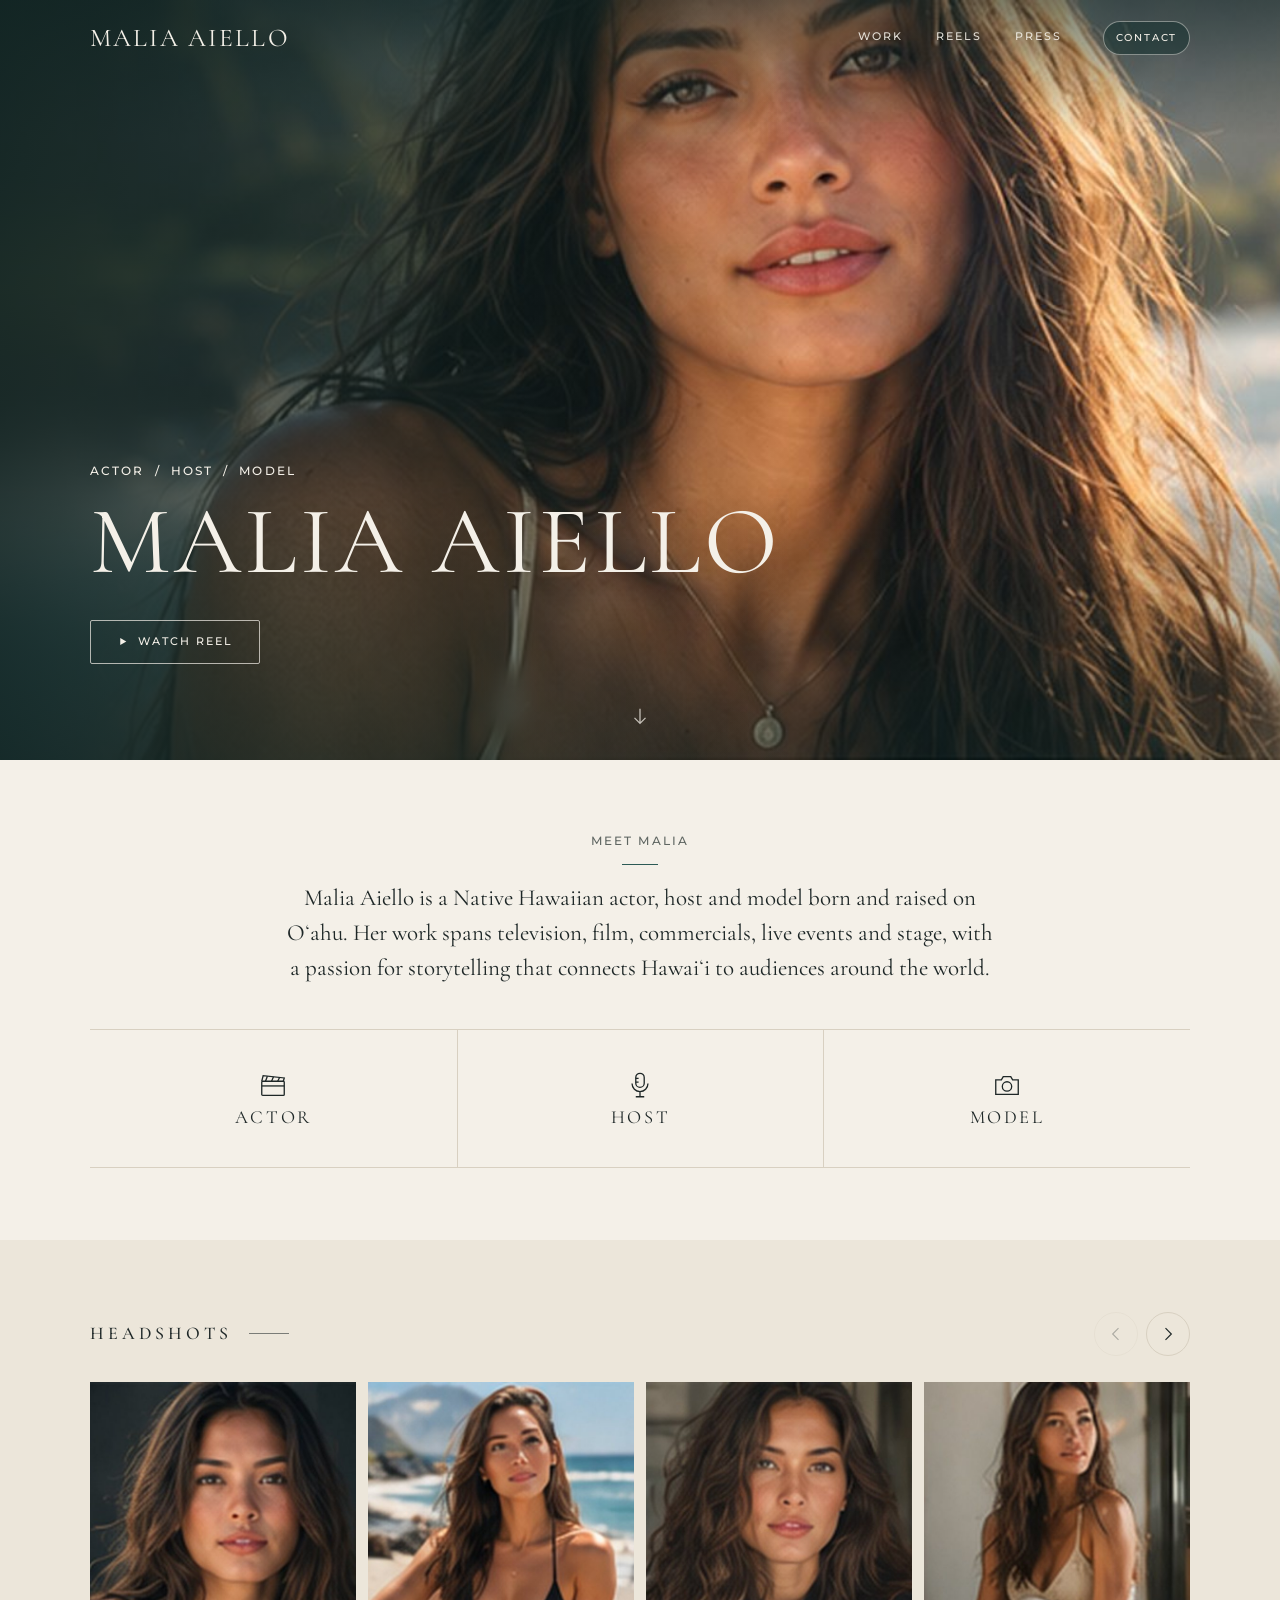
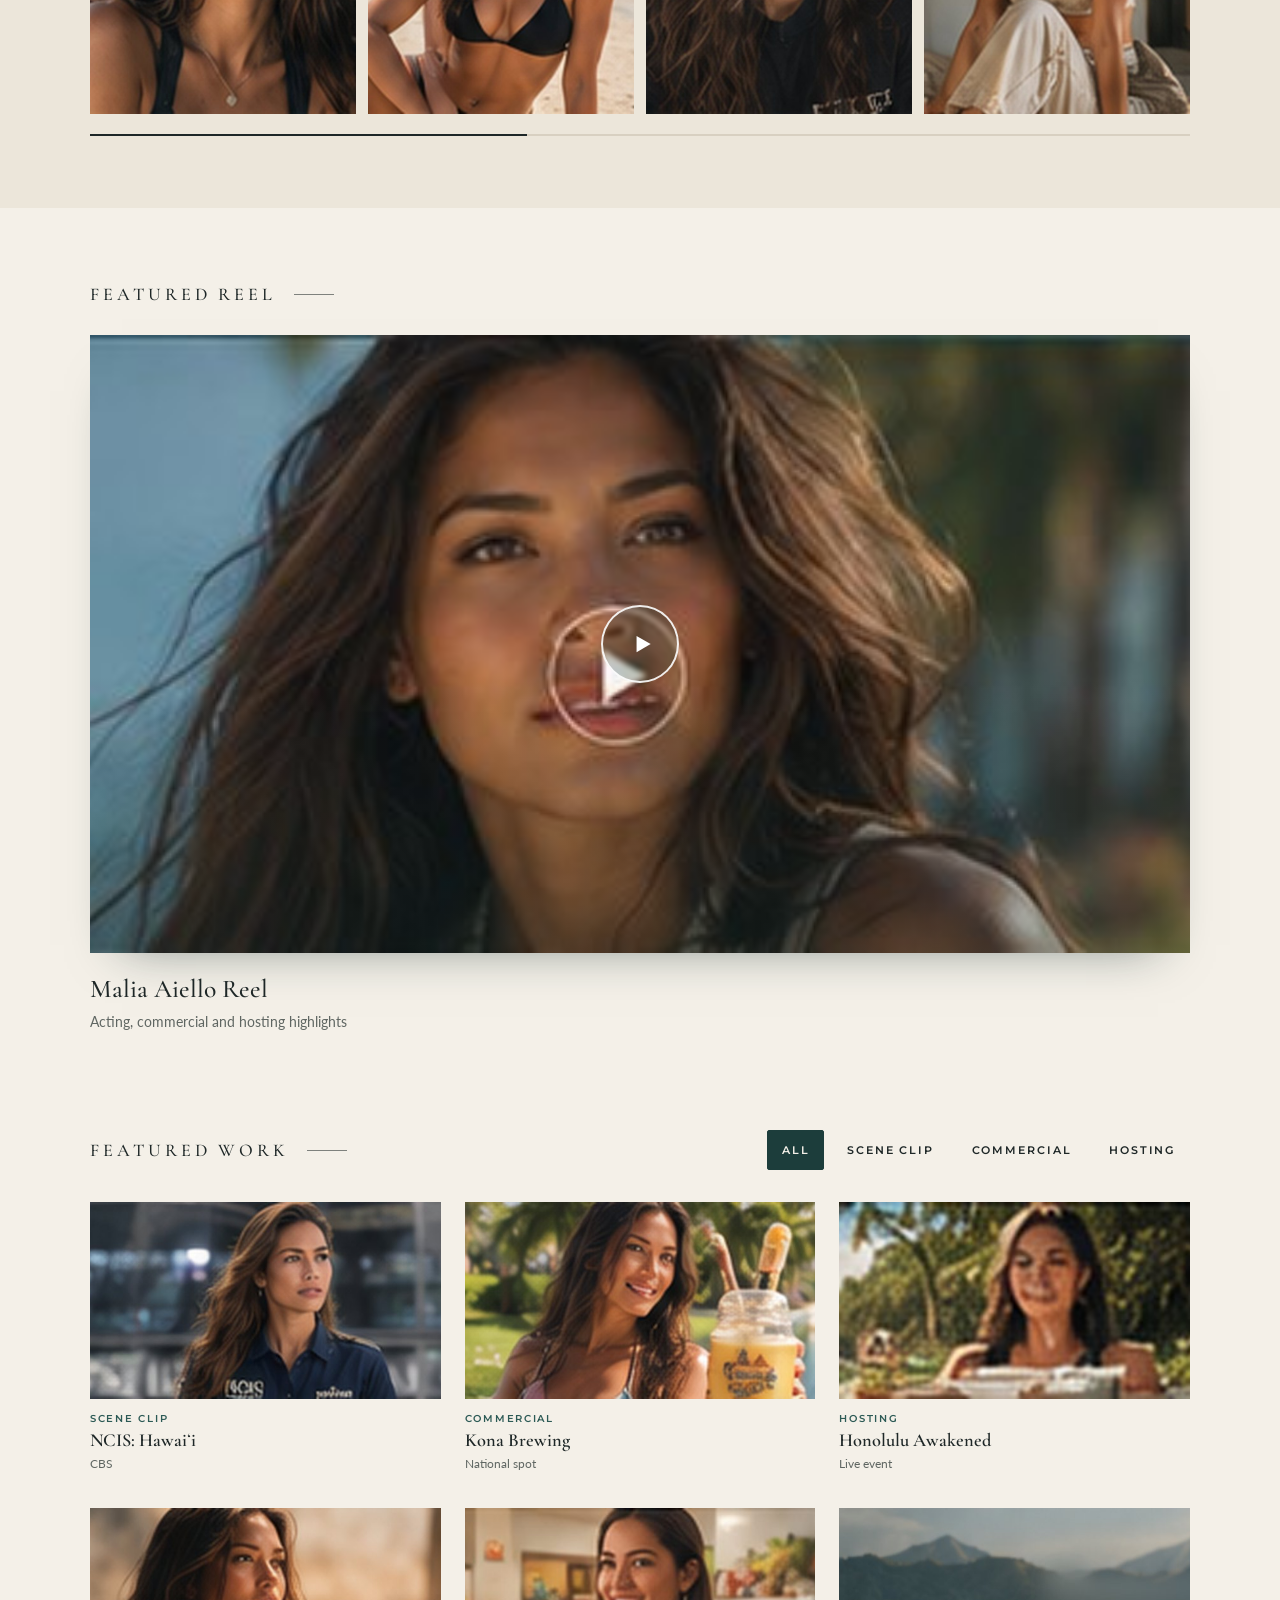
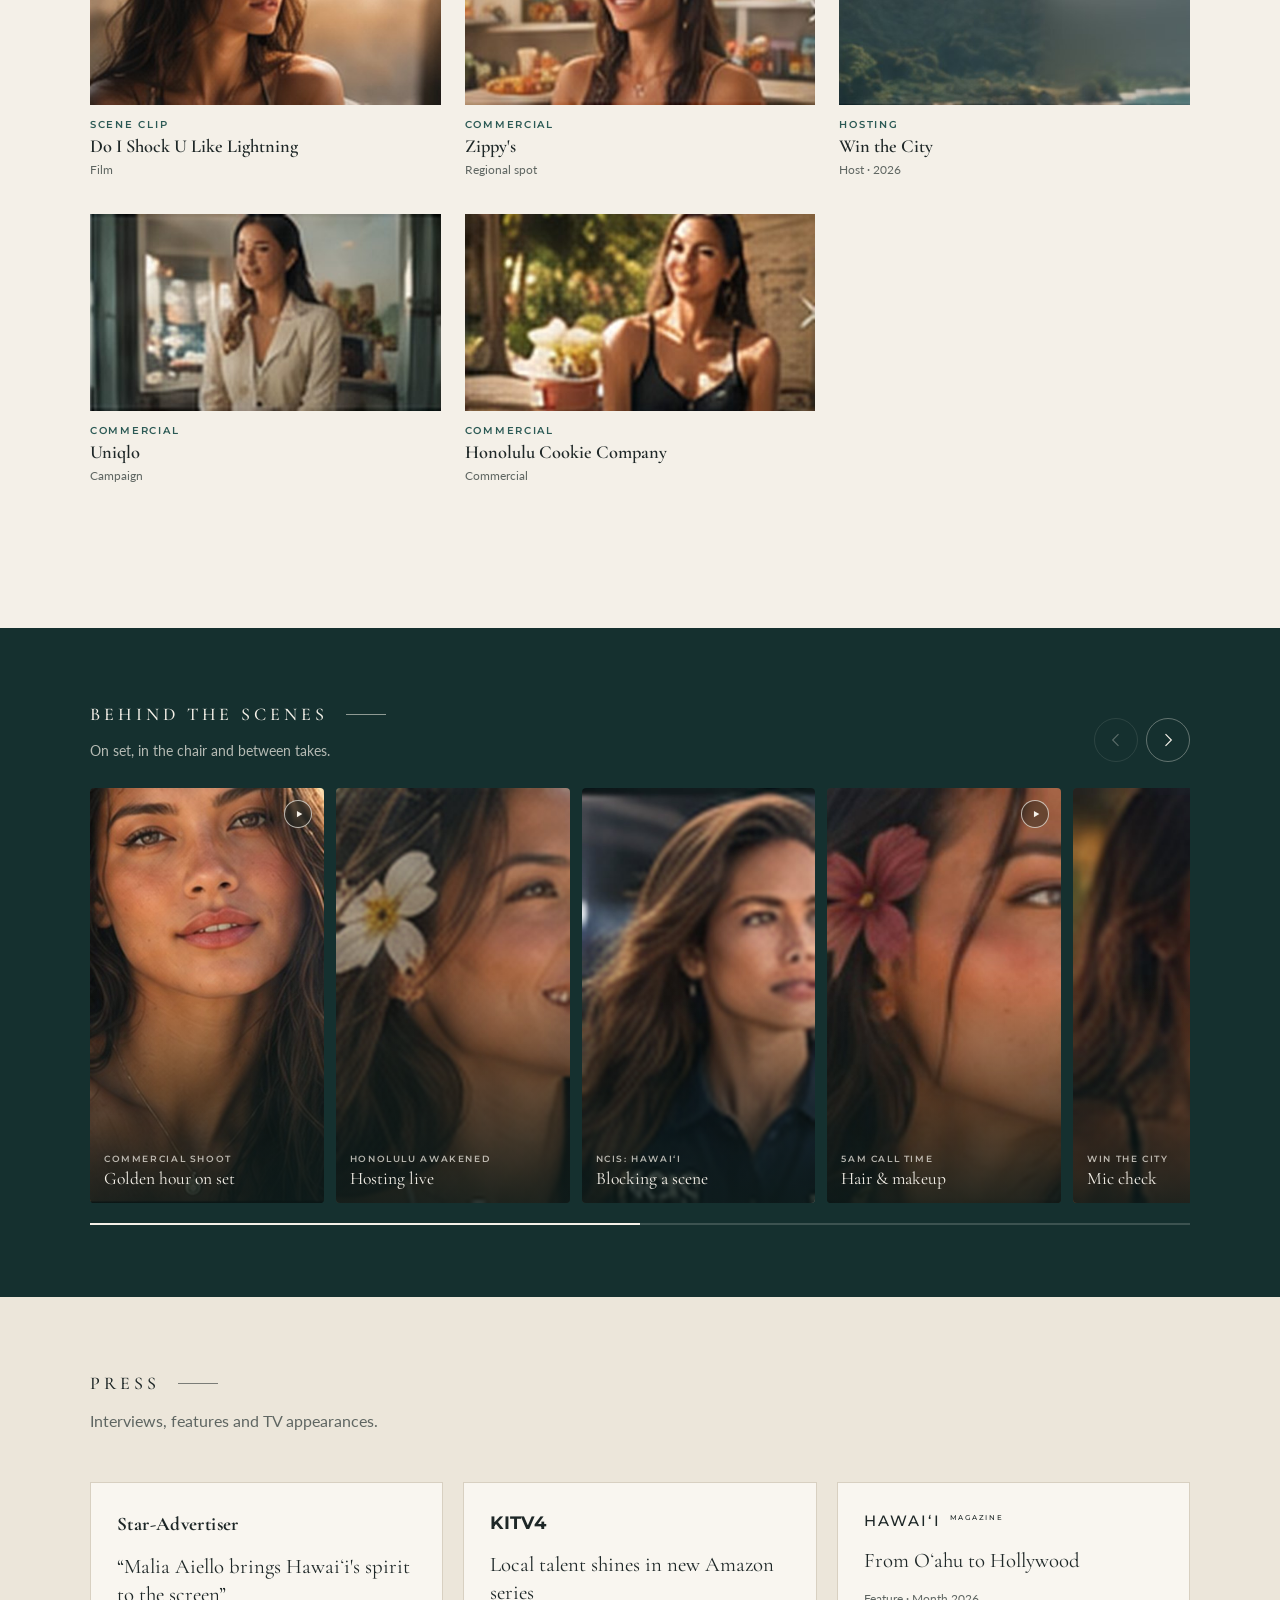
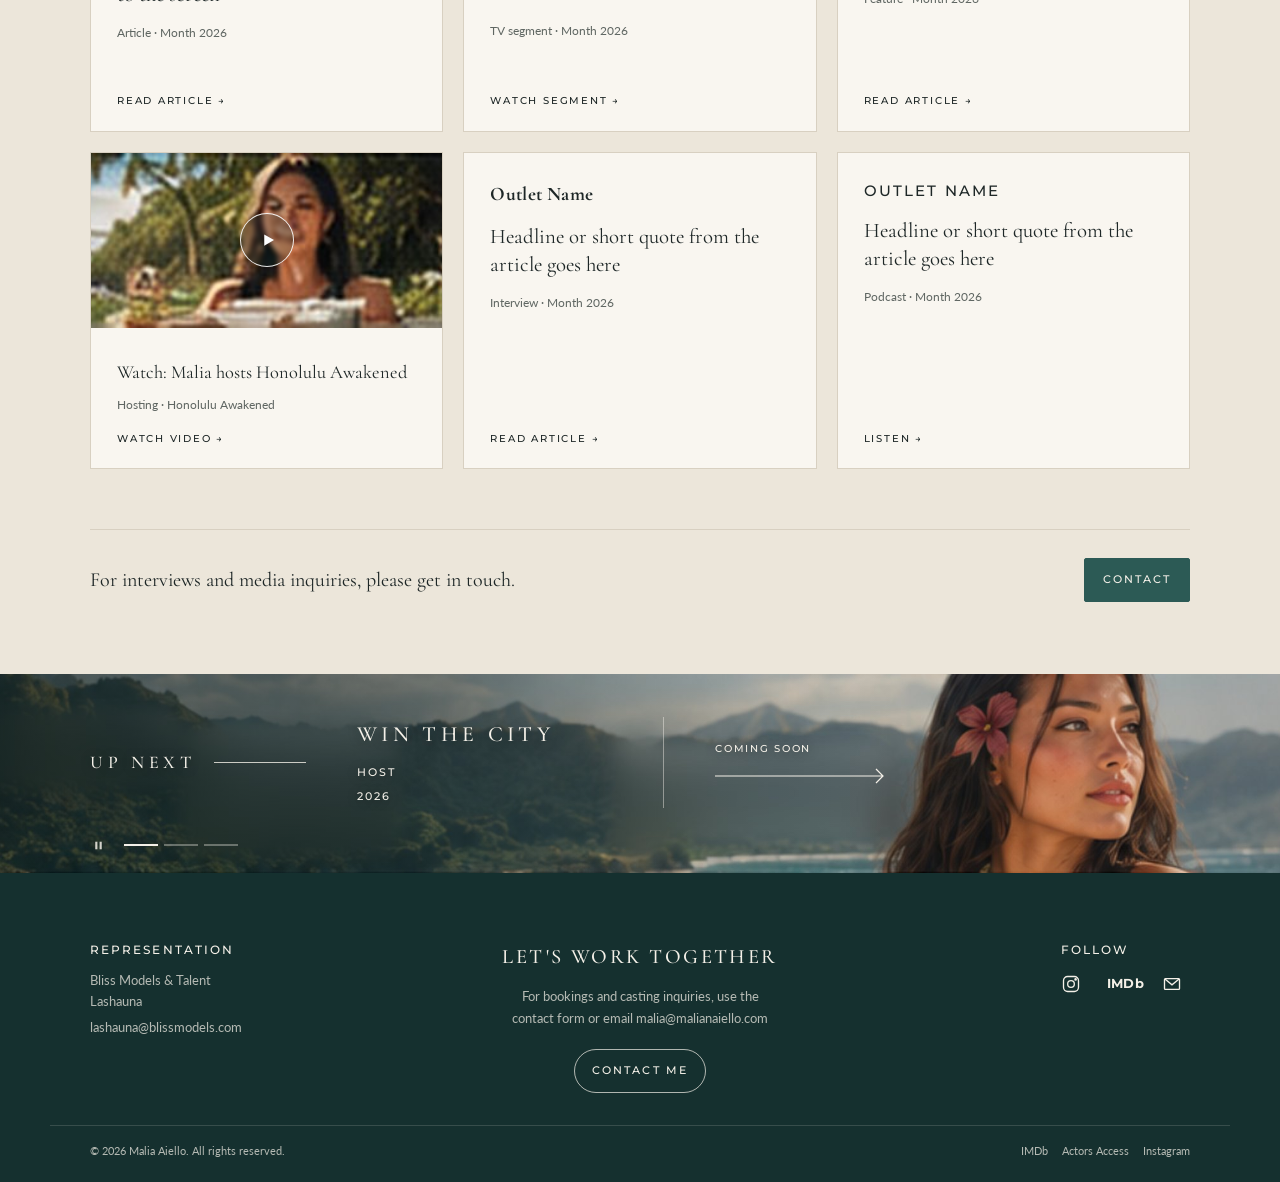
==== commit e5af6e7e: "New Section; Old Footer" ====
--- a/index.html
+++ b/index.html
@@ -112,9 +112,9 @@
      version of the same photo (e.g. 1600px tall) for that larger view. -->
 <section class="headshots" id="headshots" aria-labelledby="headshots-title">
   <div class="container">
-    <div class="headshots__head">
+    <div class="carousel-head">
       <h2 class="line-title line-title--dark" id="headshots-title">Headshots</h2>
-      <div class="headshots__controls">
+      <div class="carousel-controls">
         <button class="carousel__btn carousel__btn--prev" type="button" aria-label="Previous headshots">
           <svg viewBox="0 0 24 24" fill="none" stroke="currentColor" stroke-width="1.4" aria-hidden="true"><path d="M15 5l-7 7 7 7"/></svg>
         </button>
@@ -162,7 +162,7 @@
 
   <!-- Larger view, opened by clicking a headshot -->
   <dialog class="lightbox" aria-label="Headshot, larger view">
-    <img class="lightbox__img" src="" alt="">
+    <div class="lightbox__stage"></div>
     <button class="lightbox__btn lightbox__btn--prev" type="button" aria-label="Previous headshot">
       <svg viewBox="0 0 24 24" fill="none" stroke="currentColor" stroke-width="1.4" aria-hidden="true"><path d="M15 5l-7 7 7 7"/></svg>
     </button>
@@ -342,6 +342,103 @@
 </section>
 
 
+<!-- ===================== BEHIND THE SCENES (stories strip) =====================
+     Tall 9:16 cards, like phone stories. Mix photos and short clips; tapping
+     any card opens it full-size.
+
+     PHOTO: copy a <button class="story"> block, set the <img> src (portrait
+       9:16, ~1080×1920 or 540×960) and data-full (can be a bigger version).
+     SHORT CLIP (loops silently while on screen): copy a "story--clip" block.
+       Keep clips about 5–10 seconds, no sound needed, MP4 (H.264), 1–3 MB.
+       Set the <video> src and data-video to the file, and poster to a still
+       from it (shown until the clip starts, and to anyone who has turned off
+       animations on their device).
+     LONGER CLIP (unlisted YouTube or a Short): use a photo block, and add
+       data-youtube="paste the YouTube link" plus the story--clip class so it
+       shows the play badge. It opens in the full-size viewer.
+     CAPTIONS: story__tag is the small line (project or place); story__caption
+       is the main line. Keep both short.
+     Check with each production before posting on-set photos: many are
+       under embargo until the project is released. -->
+<section class="bts" id="behind-the-scenes" aria-labelledby="bts-title">
+  <div class="container">
+    <div class="carousel-head">
+      <div>
+        <h2 class="line-title" id="bts-title">Behind the Scenes</h2>
+        <p class="bts__intro">On set, in the chair and between takes.</p>
+      </div>
+      <div class="carousel-controls">
+        <button class="carousel__btn carousel__btn--prev" type="button" aria-label="Previous">
+          <svg viewBox="0 0 24 24" fill="none" stroke="currentColor" stroke-width="1.4" aria-hidden="true"><path d="M15 5l-7 7 7 7"/></svg>
+        </button>
+        <button class="carousel__btn carousel__btn--next" type="button" aria-label="Next">
+          <svg viewBox="0 0 24 24" fill="none" stroke="currentColor" stroke-width="1.4" aria-hidden="true"><path d="M9 5l7 7-7 7"/></svg>
+        </button>
+      </div>
+    </div>
+
+    <div class="carousel">
+      <div class="carousel__track" tabindex="0" aria-label="Behind the scenes photos and clips, scroll sideways for more">
+        <button class="story story--clip" type="button" data-video="video/bts-clip-1.mp4" data-alt="Malia between takes on a beach set" aria-label="Play clip: Golden hour on set">
+          <video class="story__media" src="video/bts-clip-1.mp4" poster="images/bts/clip-1.jpg" muted loop playsinline preload="none" aria-hidden="true"></video>
+          <span class="story__badge" aria-hidden="true"><svg viewBox="0 0 24 24" fill="currentColor"><path d="M7 4.5v15l13-7.5z"/></svg></span>
+          <span class="story__text"><span class="story__tag">Commercial shoot</span><span class="story__caption">Golden hour on set</span></span>
+        </button>
+        <button class="story" type="button" data-full="images/bts/bts-1.jpg" aria-label="View photo: Hosting live">
+          <img class="story__media" src="images/bts/bts-1.jpg" alt="Malia on stage with a microphone" loading="lazy">
+          <span class="story__text"><span class="story__tag">Honolulu Awakened</span><span class="story__caption">Hosting live</span></span>
+        </button>
+        <button class="story" type="button" data-full="images/bts/bts-6.jpg" aria-label="View photo: Blocking a scene">
+          <img class="story__media" src="images/bts/bts-6.jpg" alt="Malia on set in costume" loading="lazy">
+          <span class="story__text"><span class="story__tag">NCIS: Hawaiʻi</span><span class="story__caption">Blocking a scene</span></span>
+        </button>
+        <button class="story story--clip" type="button" data-video="video/bts-clip-2.mp4" data-alt="Malia in hair and makeup, flower in her hair" aria-label="Play clip: Hair & makeup">
+          <video class="story__media" src="video/bts-clip-2.mp4" poster="images/bts/clip-2.jpg" muted loop playsinline preload="none" aria-hidden="true"></video>
+          <span class="story__badge" aria-hidden="true"><svg viewBox="0 0 24 24" fill="currentColor"><path d="M7 4.5v15l13-7.5z"/></svg></span>
+          <span class="story__text"><span class="story__tag">5am call time</span><span class="story__caption">Hair & makeup</span></span>
+        </button>
+        <button class="story" type="button" data-full="images/bts/bts-2.jpg" aria-label="View photo: Mic check">
+          <img class="story__media" src="images/bts/bts-2.jpg" alt="Malia testing a microphone before a show" loading="lazy">
+          <span class="story__text"><span class="story__tag">Win the City</span><span class="story__caption">Mic check</span></span>
+        </button>
+        <button class="story" type="button" data-full="images/bts/bts-5.jpg" aria-label="View photo: Between segments">
+          <img class="story__media" src="images/bts/bts-5.jpg" alt="Malia hosting outdoors, wearing a lei" loading="lazy">
+          <span class="story__text"><span class="story__tag">Live event</span><span class="story__caption">Between segments</span></span>
+        </button>
+        <button class="story story--clip" type="button" data-video="video/bts-clip-3.mp4" data-alt="Malia on the beach during a wardrobe test" aria-label="Play clip: Wardrobe test">
+          <video class="story__media" src="video/bts-clip-3.mp4" poster="images/bts/clip-3.jpg" muted loop playsinline preload="none" aria-hidden="true"></video>
+          <span class="story__badge" aria-hidden="true"><svg viewBox="0 0 24 24" fill="currentColor"><path d="M7 4.5v15l13-7.5z"/></svg></span>
+          <span class="story__text"><span class="story__tag">Swim campaign</span><span class="story__caption">Wardrobe test</span></span>
+        </button>
+        <button class="story" type="button" data-full="images/bts/bts-3.jpg" aria-label="View photo: Press day">
+          <img class="story__media" src="images/bts/bts-3.jpg" alt="Malia at a press event" loading="lazy">
+          <span class="story__text"><span class="story__tag">Hawaiʻi Magazine</span><span class="story__caption">Press day</span></span>
+        </button>
+        <button class="story" type="button" data-full="images/bts/bts-4.jpg" aria-label="View photo: With the cast">
+          <img class="story__media" src="images/bts/bts-4.jpg" alt="Malia with castmates on set" loading="lazy">
+          <span class="story__text"><span class="story__tag">Do I Shock U Like Lightning</span><span class="story__caption">With the cast</span></span>
+        </button>
+      </div>
+    </div>
+  </div>
+
+  <!-- Full-size view, opened by tapping a card -->
+  <dialog class="lightbox" aria-label="Behind the scenes, full-size view">
+    <div class="lightbox__stage"></div>
+    <p class="lightbox__caption"></p>
+    <button class="lightbox__btn lightbox__btn--prev" type="button" aria-label="Previous">
+      <svg viewBox="0 0 24 24" fill="none" stroke="currentColor" stroke-width="1.4" aria-hidden="true"><path d="M15 5l-7 7 7 7"/></svg>
+    </button>
+    <button class="lightbox__btn lightbox__btn--next" type="button" aria-label="Next">
+      <svg viewBox="0 0 24 24" fill="none" stroke="currentColor" stroke-width="1.4" aria-hidden="true"><path d="M9 5l7 7-7 7"/></svg>
+    </button>
+    <button class="lightbox__close" type="button" aria-label="Close">
+      <svg viewBox="0 0 24 24" fill="none" stroke="currentColor" stroke-width="1.6" aria-hidden="true"><path d="M5 5l14 14M19 5L5 19"/></svg>
+    </button>
+  </dialog>
+</section>
+
+
 <!-- ===================== PRESS =====================
      ONE CARD PER ARTICLE OR SEGMENT. To add one, copy a whole <a class="press-card"> block.
      Newest first works best.
@@ -417,67 +514,122 @@
 </section>
 
 
-<!-- ===================== UP NEXT ===================== -->
-<section class="up-next" aria-labelledby="next-title">
-  <img class="up-next__photo" src="images/up-next.jpg" alt="" loading="lazy">
-  <div class="container up-next__inner">
-    <h2 class="line-title" id="next-title">Up Next</h2>
-
-    <div class="up-next__item">
-      <h3 class="up-next__name">Win the City</h3>
-      <p>Host</p>
-      <p>2026</p>
-    </div>
-
-    <a class="up-next__soon" href="#">
-      <span class="eyebrow">Coming soon</span>
-      <svg viewBox="0 0 130 16" fill="none" stroke="currentColor" stroke-width="1.2" aria-hidden="true"><path d="M0 8h128M121 1l7 7-7 7"/></svg>
-    </a>
+<!-- ===================== UP NEXT (rotating slides) =====================
+     Each slide is one upcoming project: its own wide photo and text, in the
+     same layout. The band flips left to the next slide every 6 seconds,
+     pauses while someone hovers over it or uses the controls, and can be
+     paused with the button. Visitors who turn off animations on their
+     device get a gentle fade and no auto-advance.
+
+     ADD A SLIDE: copy a whole <div class="up-next__slide"> block (and give
+     every slide after the first the word hidden, as below). The dots and
+     the "1 of 3" labels update on their own.
+     PHOTOS: wide images (about 3:1 or wider, ~2400px across) with Malia
+     toward the right. --focus / --focus-mobile choose what stays in frame
+     (horizontal %, vertical %); phones show a 4:3 crop around her face.
+     TIMING / EFFECT: data-interval is in milliseconds. data-transition can
+     be "flip" (turns like a cube) or "slide" (slides straight across). -->
+<section class="up-next" id="up-next" aria-label="Up next" aria-roledescription="carousel" data-interval="6000" data-transition="flip">
+  <div class="up-next__slides">
+    <div class="up-next__slide" role="group" aria-roledescription="slide" aria-label="1 of 3" style="--focus: 72% 40%; --focus-mobile: 87% 40%;">
+      <img class="up-next__photo" src="images/up-next.jpg" alt="" loading="lazy">
+      <div class="container up-next__inner">
+        <h2 class="line-title">Up Next</h2>
+        <div class="up-next__item">
+          <h3 class="up-next__name">Win the City</h3>
+          <p>Host</p>
+          <p>2026</p>
+        </div>
+        <a class="up-next__soon" href="#">
+          <span class="eyebrow">Coming soon</span>
+          <svg viewBox="0 0 170 16" fill="none" stroke="currentColor" stroke-width="1.2" aria-hidden="true"><path d="M0 8h168M161 1l7 7-7 7"/></svg>
+        </a>
+      </div>
+    </div>
+    <div class="up-next__slide" role="group" aria-roledescription="slide" aria-label="2 of 3" style="--focus: 72% 30%; --focus-mobile: 73% 30%;" hidden>
+      <img class="up-next__photo" src="images/up-next-2.jpg" alt="" loading="lazy">
+      <div class="container up-next__inner">
+        <h2 class="line-title">Up Next</h2>
+        <div class="up-next__item">
+          <h3 class="up-next__name">Next Acting Project</h3>
+          <p>Actor</p>
+          <p>TBA</p>
+        </div>
+        <a class="up-next__soon" href="#">
+          <span class="eyebrow">Coming soon</span>
+          <svg viewBox="0 0 170 16" fill="none" stroke="currentColor" stroke-width="1.2" aria-hidden="true"><path d="M0 8h168M161 1l7 7-7 7"/></svg>
+        </a>
+      </div>
+    </div>
+    <div class="up-next__slide" role="group" aria-roledescription="slide" aria-label="3 of 3" style="--focus: 74% 30%; --focus-mobile: 76% 25%;" hidden>
+      <img class="up-next__photo" src="images/up-next-3.jpg" alt="" loading="lazy">
+      <div class="container up-next__inner">
+        <h2 class="line-title">Up Next</h2>
+        <div class="up-next__item">
+          <h3 class="up-next__name">Project Title</h3>
+          <p>Role</p>
+          <p>Year</p>
+        </div>
+        <a class="up-next__soon" href="#">
+          <span class="eyebrow">Learn more</span>
+          <svg viewBox="0 0 170 16" fill="none" stroke="currentColor" stroke-width="1.2" aria-hidden="true"><path d="M0 8h168M161 1l7 7-7 7"/></svg>
+        </a>
+      </div>
+    </div>
+  </div>
+
+  <!-- Slide controls (built for the slides above; hidden if there's only one) -->
+  <div class="container up-next__controls">
+    <button class="up-next__pause" type="button" aria-label="Pause slides">
+      <svg class="icon-pause" viewBox="0 0 24 24" fill="currentColor" aria-hidden="true"><rect x="6" y="5" width="4" height="14"/><rect x="14" y="5" width="4" height="14"/></svg>
+      <svg class="icon-play" viewBox="0 0 24 24" fill="currentColor" aria-hidden="true"><path d="M7 4.5v15l13-7.5z"/></svg>
+    </button>
+    <div class="up-next__dots"></div>
   </div>
 </section>
 
 </main>
 
 
-<!-- ===================== FOOTER ===================== -->
+<!-- ===================== FOOTER =====================
+     Single teal band: representation on the left, "Let's Work Together"
+     with the Contact button in the middle, social links on the right. -->
 <footer class="site-footer">
-  <div class="footer-main">
-    <img class="footer-main__photo" src="images/footer-portrait.jpg" alt="" loading="lazy">
-    <div class="container footer-main__inner">
-      <h2 class="line-title">Let's Work Together</h2>
-
-      <div class="footer-cols">
-        <div class="footer-col">
-          <h3 class="footer-label">Representation</h3>
-          <p>Bliss Models &amp; Talent</p>
-          <a href="mailto:lashauna@blissmodels.com">lashauna@blissmodels.com</a>
-        </div>
-
-        <div class="footer-col">
-          <h3 class="footer-label">For bookings / casting inquiries</h3>
-          <a class="btn btn--light btn--small" href="contact.html">
-            Contact Me
-            <svg viewBox="0 0 24 24" fill="none" stroke="currentColor" stroke-width="1.6" aria-hidden="true"><path d="M4 12h15M14 6l6 6-6 6"/></svg>
-          </a>
-        </div>
-
-        <div class="footer-col footer-social">
-          <a href="https://instagram.com/" aria-label="Instagram">
-            <svg viewBox="0 0 24 24" fill="none" stroke="currentColor" stroke-width="1.6" aria-hidden="true"><rect x="3" y="3" width="18" height="18" rx="5"/><circle cx="12" cy="12" r="4"/><circle cx="17.5" cy="6.5" r=".8" fill="currentColor"/></svg>
-          </a>
-          <a class="footer-social__text" href="https://www.imdb.com/" aria-label="IMDb">IMDb</a>
-          <a class="footer-social__text footer-social__aa" href="#" aria-label="Actors Access">AA</a>
-        </div>
-      </div>
-    </div>
-  </div>
-
-  <div class="footer-bar">
-    <div class="container footer-bar__inner">
-      <span class="footer-bar__copy">© <span id="year">2026</span> Malia Aiello</span>
-      <span class="footer-bar__name">Malia Aiello</span>
-      <span class="footer-bar__places">Hawaiʻi &nbsp;/&nbsp; Los Angeles &nbsp;/&nbsp; Worldwide</span>
-    </div>
+  <div class="container footer-grid">
+    <div class="footer-col">
+      <h3 class="eyebrow">Representation</h3>
+      <p>Bliss Models &amp; Talent<br>Lashauna</p>
+      <a href="mailto:lashauna@blissmodels.com">lashauna@blissmodels.com</a>
+    </div>
+
+    <div class="footer-col footer-cta">
+      <h2 class="section-title">Let's Work Together</h2>
+      <p>For bookings and casting inquiries, use the contact form or email
+        <a href="mailto:malia@malianaiello.com">malia@malianaiello.com</a></p>
+      <a class="btn btn--light btn--pill" href="contact.html">Contact Me</a>
+    </div>
+
+    <div class="footer-col footer-follow">
+      <h3 class="eyebrow">Follow</h3>
+      <div class="social">
+        <a href="https://instagram.com/" aria-label="Instagram">
+          <svg viewBox="0 0 24 24" fill="none" stroke="currentColor" stroke-width="1.6" aria-hidden="true"><rect x="3" y="3" width="18" height="18" rx="5"/><circle cx="12" cy="12" r="4"/><circle cx="17.5" cy="6.5" r=".8" fill="currentColor"/></svg>
+        </a>
+        <a class="imdb" href="https://www.imdb.com/" aria-label="IMDb">IMDb</a>
+        <a href="mailto:malia@malianaiello.com" aria-label="Email">
+          <svg viewBox="0 0 24 24" fill="none" stroke="currentColor" stroke-width="1.6" aria-hidden="true"><rect x="3" y="5.5" width="18" height="13" rx="1"/><path d="M3.5 6l8.5 7 8.5-7"/></svg>
+        </a>
+      </div>
+    </div>
+  </div>
+
+  <div class="container footer-bottom">
+    <span>© <span id="year">2026</span> Malia Aiello. All rights reserved.</span>
+    <nav aria-label="Profiles">
+      <a href="https://www.imdb.com/">IMDb</a>
+      <a href="#">Actors Access</a>
+      <a href="https://instagram.com/">Instagram</a>
+    </nav>
   </div>
 </footer>
 
--- a/css/styles.css
+++ b/css/styles.css
@@ -25,7 +25,7 @@
   --line:         #d8d0c1;   /* hairlines and dividers */
   --ink:          #1e2727;   /* headings and body text */
   --ink-soft:     #5f6662;   /* captions, meta text */
-  --teal-900:     #15302f;   /* dark bands: Now Streaming, Up Next, footer */
+  --teal-900:     #15302f;   /* dark bands: Up Next, footer */
   --teal-800:     #1c3d3b;   /* active tabs, hero fallback */
   --teal-600:     #2c5a55;   /* primary button fill */
   --on-dark:      #f4f0e8;   /* text on teal / photos */
@@ -309,64 +309,35 @@
 .social .imdb { font-family: var(--font-caps); font-weight: 700; font-size: .8rem; letter-spacing: .02em; }
 
 /* --- Footer ---
-   Two parts: a dark "Let's Work Together" band with a portrait fading in
-   from the left, then a light bar with her name. Inner pages that already
-   show contact details (the Contact page) use only the light bar. */
-.site-footer { color: var(--on-dark); }
-
-.footer-main {
-  position: relative;
-  isolation: isolate;
-  overflow: hidden;
-  background: var(--teal-900);
-}
-.footer-main__photo {
-  position: absolute; top: 0; bottom: 0; left: 0; z-index: -2;
-  width: 40%; height: 100%;
-  object-fit: cover; object-position: 60% 25%;
-}
-.footer-main::after {                 /* fades the photo into the teal */
-  content: ""; position: absolute; inset: 0; z-index: -1;
-  background: linear-gradient(90deg, rgba(21,48,47,0) 0%, rgba(21,48,47,.25) 22%, var(--teal-900) 40%);
-}
-.footer-main__inner {
-  max-width: none;
-  padding-block: clamp(44px, 6vw, 64px);
-  padding-left: max(42%, var(--gutter));
-}
-.footer-main__inner .line-title { margin-bottom: 26px; font-size: .95rem; }
-
-.footer-cols { display: flex; flex-wrap: wrap; align-items: center; row-gap: 24px; }
-.footer-col { padding-inline: 28px; }
-.footer-col:first-child { padding-left: 0; }
-.footer-col + .footer-col { border-left: 1px solid rgba(244,240,232,.22); }
-.footer-label { font-family: var(--font-body); font-size: .78rem; font-weight: 700; margin-bottom: 6px; }
-.footer-col p, .footer-col a:not(.btn) { display: block; font-size: .8rem; color: var(--on-dark-soft); line-height: 1.65; }
+   One teal band: representation | "Let's Work Together" + Contact button |
+   social links, then a thin bottom row. The Contact page uses only the
+   bottom row (.site-footer--slim), since its details are already on the page. */
+.site-footer { color: var(--on-dark); background: var(--teal-900); }
+.footer-grid {
+  display: grid;
+  grid-template-columns: 1fr 1.2fr 1fr;
+  gap: 32px;
+  align-items: start;
+  padding-block: clamp(44px, 6vw, 68px) 32px;
+}
+.footer-col h3 { margin-bottom: 10px; }
+.footer-col p, .footer-col a:not(.btn) { font-size: .8rem; color: var(--on-dark-soft); line-height: 1.7; }
 .footer-col a:not(.btn):hover { color: var(--on-dark); }
-.footer-col .btn { margin-top: 6px; gap: 1.2em; }
-
-.footer-social { display: flex; align-items: center; gap: 22px; }
-.footer-social a { display: inline-flex; align-items: center; min-height: 44px; color: var(--on-dark) !important; }
-.footer-social svg { width: 22px; height: 22px; }
-.footer-social__text { font-family: var(--font-caps); font-weight: 700; font-size: .9rem !important; letter-spacing: .02em; }
-.footer-social__aa { font-family: var(--font-display); font-weight: 600; font-size: 1.25rem !important; letter-spacing: -.06em; }
-
-.footer-bar { background: var(--paper); color: var(--ink); border-top: 1px solid var(--line); }
-.footer-bar__inner {
-  display: grid; grid-template-columns: 1fr auto 1fr; align-items: center; gap: 16px;
-  min-height: 60px; padding-block: 14px;
-}
-.footer-bar__copy { font-size: .7rem; color: var(--ink-soft); }
-.footer-bar__name {
-  display: flex; align-items: center; gap: 18px;
-  font-family: var(--font-display); font-size: .85rem; letter-spacing: .32em; text-transform: uppercase;
-}
-.footer-bar__name::before, .footer-bar__name::after { content: ""; width: 70px; height: 1px; background: var(--line); }
-.footer-bar__places {
-  justify-self: end;
-  font-family: var(--font-caps); font-size: .58rem; font-weight: 500;
-  letter-spacing: var(--track-caps); text-transform: uppercase; color: var(--ink-soft);
-}
+.footer-cta { text-align: center; }
+.footer-cta .section-title { margin-bottom: 12px; color: var(--on-dark); }
+.footer-cta p { max-width: 34ch; margin-inline: auto; }
+.footer-cta .btn { margin-top: 20px; }
+.footer-follow { justify-self: end; }
+.footer-follow .social a { color: var(--on-dark); }
+.footer-bottom {
+  display: flex; justify-content: space-between; gap: 12px; flex-wrap: wrap;
+  padding-block: 16px 22px;
+  border-top: 1px solid rgba(244,240,232,.15);
+  font-size: .7rem; color: var(--on-dark-soft);
+}
+.footer-bottom nav { display: flex; gap: 14px; }
+.footer-bottom a:hover { color: var(--on-dark); }
+.site-footer--slim .footer-bottom { border-top: 0; padding-block: 22px; }
 
 
 /* 5. HOMEPAGE */
@@ -463,11 +434,12 @@
    phones (the cut-off one tells people to swipe). Arrows move one photo at
    a time; the thin bar underneath shows where you are in the set. */
 .headshots { background: var(--paper-2); padding-block: clamp(44px, 6vw, 72px); }
-.headshots__head {
+/* Heading row shared by the Headshots and Behind the Scenes strips */
+.carousel-head {
   display: flex; align-items: center; justify-content: space-between; gap: 16px;
   margin-bottom: clamp(18px, 2.5vw, 26px);
 }
-.headshots__controls { display: flex; gap: 8px; }
+.carousel-controls { display: flex; gap: 8px; flex: none; }
 
 .carousel__btn {
   display: grid; place-items: center; width: 44px; height: 44px;
@@ -512,7 +484,8 @@
   transition: transform .3s var(--ease), width .3s var(--ease);
 }
 
-/* Larger view (lightbox) */
+/* Full-size viewer (lightbox), shared by Headshots and Behind the Scenes.
+   The script puts a photo, a clip or a YouTube player into .lightbox__stage. */
 .lightbox {
   width: 100vw; height: 100dvh; max-width: none; max-height: none;
   margin: 0; padding: 0; border: 0;
@@ -521,7 +494,16 @@
 }
 .lightbox[open] { display: grid; place-items: center; }
 .lightbox::backdrop { background: rgba(12, 26, 25, .6); }
-.lightbox__img { max-width: min(88vw, 900px); max-height: 86dvh; object-fit: contain; }
+.lightbox__stage { display: grid; place-items: center; }
+.lightbox__stage img,
+.lightbox__stage video { display: block; max-width: min(88vw, 900px); max-height: 82dvh; object-fit: contain; background: #000; }
+.lightbox__stage iframe { display: block; border: 0; height: min(82dvh, 160vw); aspect-ratio: 9 / 16; max-width: 88vw; background: #000; }
+.lightbox__caption {
+  position: absolute; left: 0; right: 0; bottom: clamp(10px, 2.5vw, 24px);
+  text-align: center; font-family: var(--font-display); font-size: 1.05rem; letter-spacing: .04em;
+  color: var(--on-dark-soft);
+}
+.lightbox__caption:empty { display: none; }
 .lightbox__btn,
 .lightbox__close {
   position: absolute;
@@ -535,43 +517,193 @@
 .lightbox__btn--next { right: clamp(10px, 3vw, 32px); top: 50%; transform: translateY(-50%); }
 .lightbox__close { top: clamp(10px, 3vw, 28px); right: clamp(10px, 3vw, 32px); }
 
-/* --- Up Next (dark band, portrait on the right) --- */
+/* --- Behind the Scenes (stories strip) ---
+   Dark band so the photos pop and the long run of cream sections gets a
+   break. Cards are 9:16 like phone stories: about 4½ visible on desktop,
+   3½ on tablets, 2¼ on phones. Clips loop silently only while on screen. */
+.bts { background: var(--teal-900); color: var(--on-dark); padding-block: clamp(44px, 6vw, 72px); }
+.bts .carousel-head { align-items: flex-end; }
+.bts__intro { margin-top: 10px; font-size: .9rem; color: var(--on-dark-soft); }
+.bts .carousel__btn { border-color: rgba(244,240,232,.35); color: var(--on-dark); }
+.bts .carousel__btn:hover:not(:disabled) { background: var(--on-dark); border-color: var(--on-dark); color: var(--teal-900); }
+.bts .carousel__progress { background: rgba(244,240,232,.18); }
+.bts .carousel__progress span { background: var(--on-dark); }
+
+.story {
+  position: relative;
+  flex: 0 0 calc((100% - 4 * var(--gap)) / 4.5);
+  aspect-ratio: 9 / 16;
+  padding: 0; border: 0; border-radius: 4px;
+  overflow: hidden;
+  background: var(--teal-800);
+  color: var(--on-dark);
+  text-align: left;
+  cursor: zoom-in;
+  scroll-snap-align: start;
+}
+.story__media {
+  position: absolute; inset: 0;
+  width: 100%; height: 100%;
+  object-fit: cover;
+  transition: transform .6s var(--ease);
+}
+.story:hover .story__media { transform: scale(1.04); }
+.story::after {                        /* shade under the caption */
+  content: ""; position: absolute; inset: 45% 0 0 0;
+  background: linear-gradient(0deg, rgba(12,26,25,.85) 0%, rgba(12,26,25,0) 100%);
+  pointer-events: none;
+}
+.story__text {
+  position: absolute; left: 14px; right: 14px; bottom: 14px; z-index: 1;
+  display: grid; gap: 4px;
+}
+.story__tag {
+  font-family: var(--font-caps); font-size: .56rem; font-weight: 600;
+  letter-spacing: var(--track-caps); text-transform: uppercase; color: var(--on-dark-soft);
+}
+.story__caption { font-family: var(--font-display); font-size: 1.1rem; line-height: 1.2; }
+.story__badge {                         /* marks cards that are clips */
+  position: absolute; top: 12px; right: 12px; z-index: 1;
+  display: grid; place-items: center; width: 28px; height: 28px;
+  border: 1px solid rgba(244,240,232,.7); border-radius: 50%;
+  background: rgba(12,26,25,.35); backdrop-filter: blur(2px);
+}
+.story__badge svg { width: 10px; height: 10px; margin-left: 2px; }
+
+
+/* --- Up Next (rotating slides) ---
+   Each slide is a wide photo (landscape left, Malia right) with the text on
+   a soft shade at the left. All slides sit in the same grid cell, so the
+   band is as tall as the tallest slide and nothing jumps when they change. */
 .up-next {
+  position: relative;
+  overflow: hidden;
+  background: var(--teal-900);          /* shows while the photos load */
+  color: var(--on-dark);
+}
+.up-next__slides { display: grid; perspective: 2000px; }
+.up-next__slide {
+  grid-area: 1 / 1;
   position: relative;
   isolation: isolate;
   overflow: hidden;
   background: var(--teal-900);
-  color: var(--on-dark);
-}
+  backface-visibility: hidden;
+}
+.up-next__slide[hidden] { display: none; }
+/* Once the script is running, only the current slide (and the one leaving) shows */
+.up-next.is-ready .up-next__slide:not(.is-active):not(.is-leaving) { visibility: hidden; }
+.up-next.is-ready .up-next__slide.is-active { z-index: 2; }
+.up-next.is-ready .up-next__slide.is-leaving { z-index: 1; }
+
 .up-next__photo {
-  position: absolute; top: 0; right: 0; z-index: -2;
-  width: 46%; height: 100%;
-  object-fit: cover; object-position: 35% 25%;
-}
-.up-next::before {                     /* blends the photo's left edge into the teal */
+  position: absolute; inset: 0; z-index: -2;
+  width: 100%; height: 100%;
+  object-fit: cover;
+  object-position: var(--focus, 72% 40%);
+}
+.up-next__slide::before {
   content: ""; position: absolute; inset: 0; z-index: -1;
-  background: linear-gradient(90deg, var(--teal-900) 54%, rgba(21,48,47,.35) 70%, rgba(21,48,47,0) 85%);
+  background: linear-gradient(90deg, rgba(12,26,25,.42) 0%, rgba(12,26,25,.26) 40%, rgba(12,26,25,.06) 60%, rgba(12,26,25,0) 70%);
 }
 .up-next__inner {
   display: grid;
-  grid-template-columns: auto auto auto;
+  /* fixed middle column so the text sits in the same place on every slide;
+     long project names wrap instead of pushing "Coming soon" over the photo */
+  grid-template-columns: auto clamp(230px, 24vw, 330px) auto;
   justify-content: start;
   align-items: center;
-  gap: clamp(28px, 4.5vw, 64px);
-  min-height: clamp(220px, 24vw, 300px);
-  padding-block: 48px;
-}
-.up-next__item { padding-right: clamp(28px, 4.5vw, 64px); border-right: 1px solid rgba(244,240,232,.25); }
+  gap: clamp(28px, 4vw, 56px);
+  min-height: clamp(190px, 15vw, 250px);   /* about the mock-up's proportions, plus room for the controls */
+  padding-block: 28px 44px;
+  text-shadow: 0 1px 12px rgba(12,26,25,.45);
+}
+.up-next .line-title { letter-spacing: .26em; }
+.up-next .line-title::after { width: 92px; opacity: .8; }
+.up-next__item {
+  padding-right: clamp(28px, 4vw, 56px);
+  border-right: 1px solid rgba(244,240,232,.45);
+}
 .up-next__name {
   font-family: var(--font-display); font-weight: 500;
-  font-size: clamp(1.2rem, 1.8vw, 1.45rem); letter-spacing: .18em; text-transform: uppercase;
-  margin-bottom: 8px;
-}
-.up-next__item p { font-family: var(--font-caps); font-size: .64rem; letter-spacing: var(--track-caps); text-transform: uppercase; color: var(--on-dark-soft); line-height: 2; }
-.up-next__soon { display: grid; gap: 10px; color: var(--on-dark); }
-.up-next__soon .eyebrow { font-size: .56rem; color: var(--on-dark-soft); }
-.up-next__soon svg { width: 130px; height: 16px; transition: transform .25s var(--ease); }
+  font-size: clamp(1.15rem, 1.7vw, 1.4rem); letter-spacing: .2em; text-transform: uppercase;
+  margin-bottom: 10px;
+}
+.up-next__item p {
+  font-family: var(--font-caps); font-size: .7rem; font-weight: 500;
+  letter-spacing: var(--track-caps); text-transform: uppercase;
+  color: var(--on-dark); line-height: 2.1;
+}
+.up-next__soon { display: grid; gap: 12px; padding-block: 10px; color: var(--on-dark); }
+.up-next__soon .eyebrow { font-size: .6rem; color: var(--on-dark); }
+.up-next__soon svg { width: 170px; height: 16px; transition: transform .25s var(--ease); }
 .up-next__soon:hover svg { transform: translateX(6px); }
+
+/* Controls: pause button + one short line per slide. The current line
+   fills up over the interval, so people can see when the next flip comes. */
+.up-next__controls {
+  position: absolute; left: 0; right: 0; bottom: 12px; z-index: 3;
+  display: flex; align-items: center; gap: 10px;
+}
+.up-next__controls[hidden] { display: none; }
+.up-next__pause {
+  display: grid; place-items: center; width: 32px; height: 32px;
+  margin-left: -8px;
+  border: 0; background: none; color: var(--on-dark); cursor: pointer; opacity: .85;
+}
+.up-next__pause:hover { opacity: 1; }
+.up-next__pause svg { width: 13px; height: 13px; }
+.up-next__pause .icon-play,
+.up-next.is-paused .up-next__pause .icon-pause { display: none; }
+.up-next.is-paused .up-next__pause .icon-play { display: block; }
+.up-next__dots { display: flex; gap: 6px; }
+.up-next__dot {
+  position: relative; width: 34px; height: 32px;       /* tall hit area, thin visible line */
+  padding: 0; border: 0; background: none; cursor: pointer;
+}
+.up-next__dot::before,
+.up-next__dot::after {
+  content: ""; position: absolute; left: 0; top: 50%; height: 2px; margin-top: -1px;
+}
+.up-next__dot::before { right: 0; background: rgba(244,240,232,.35); }
+.up-next__dot::after { width: 0; background: var(--on-dark); }
+.up-next__dot[aria-current="true"]::after {
+  animation: dot-fill var(--interval, 6000ms) linear forwards;
+}
+.up-next.is-paused .up-next__dot[aria-current="true"]::after,
+.up-next.is-held .up-next__dot[aria-current="true"]::after,
+.up-next.is-offscreen .up-next__dot[aria-current="true"]::after { animation-play-state: paused; }
+@keyframes dot-fill { from { width: 0; } to { width: 100%; } }
+
+/* Transitions. "Flip" turns the band like a cube rotating left: the old
+   slide swings away to the left as the new one comes round from the right
+   (reversed when going back). --depth is half the band's width, set by the script. */
+.up-next[data-transition="flip"] .up-next__slide { transform-origin: 50% 50% calc(var(--depth, 600px) * -1); }
+.up-next__slide.anim-out-next  { animation: flip-out-next  var(--speed, 1s) cubic-bezier(.6,0,.25,1) both; }
+.up-next__slide.anim-in-next   { animation: flip-in-next   var(--speed, 1s) cubic-bezier(.6,0,.25,1) both; }
+.up-next__slide.anim-out-prev  { animation: flip-out-prev  var(--speed, 1s) cubic-bezier(.6,0,.25,1) both; }
+.up-next__slide.anim-in-prev   { animation: flip-in-prev   var(--speed, 1s) cubic-bezier(.6,0,.25,1) both; }
+@keyframes flip-out-next { from { transform: rotateY(0); }      to { transform: rotateY(-90deg); } }
+@keyframes flip-in-next  { from { transform: rotateY(90deg); }  to { transform: rotateY(0); } }
+@keyframes flip-out-prev { from { transform: rotateY(0); }      to { transform: rotateY(90deg); } }
+@keyframes flip-in-prev  { from { transform: rotateY(-90deg); } to { transform: rotateY(0); } }
+
+.up-next[data-transition="slide"] .up-next__slide.anim-out-next { animation-name: slide-out-next; }
+.up-next[data-transition="slide"] .up-next__slide.anim-in-next  { animation-name: slide-in-next; }
+.up-next[data-transition="slide"] .up-next__slide.anim-out-prev { animation-name: slide-out-prev; }
+.up-next[data-transition="slide"] .up-next__slide.anim-in-prev  { animation-name: slide-in-prev; }
+@keyframes slide-out-next { to { transform: translateX(-100%); } }
+@keyframes slide-in-next  { from { transform: translateX(100%); } }
+@keyframes slide-out-prev { to { transform: translateX(100%); } }
+@keyframes slide-in-prev  { from { transform: translateX(-100%); } }
+
+/* Reduced motion: a quick fade instead of movement */
+@media (prefers-reduced-motion: reduce) {
+  .up-next__slide.anim-out-next, .up-next__slide.anim-out-prev { animation: fade-out .4s ease both !important; }
+  .up-next__slide.anim-in-next,  .up-next__slide.anim-in-prev  { animation: fade-in .4s ease both !important; }
+}
+@keyframes fade-out { to { opacity: 0; } }
+@keyframes fade-in  { from { opacity: 0; } }
 
 
 /* 6. RESPONSIVE */
@@ -579,12 +711,7 @@
 /* Tablet: tighten desktop nav, 3-up card rows */
 @media (max-width: 1024px) {
   .headshot { flex-basis: calc((100% - 2 * var(--gap)) / 3); }
-  .footer-main__inner { padding-left: max(38%, var(--gutter)); }
-  .footer-col + .footer-col { border-left: 0; }
-  .footer-col { padding-left: 0; padding-right: 36px; }
-  .up-next__photo { width: 50%; }
-  .footer-bar__name::before, .footer-bar__name::after { width: 36px; }
-  .footer-bar__places { white-space: nowrap; letter-spacing: .12em; }
+  .story { flex-basis: calc((100% - 3 * var(--gap)) / 3.5); }
 }
 
 /* Phone (matches the mobile mockup) */
@@ -632,25 +759,35 @@
   /* Headshots: photos run edge to edge and swipe; about 1½ visible */
   .carousel__track { --gap: 8px; margin-inline: calc(var(--gutter) * -1); padding-inline: var(--gutter); scroll-padding-inline: var(--gutter); }
   .headshot { flex-basis: 68%; }
+  .story { flex-basis: 44%; }
+  .story__caption { font-size: 1rem; }
+  .bts .carousel-controls { display: none; }    /* swipe instead; the bar still shows position */
+  .bts .line-title { letter-spacing: .16em; white-space: nowrap; }
   .carousel__btn { width: 40px; height: 40px; }
   .lightbox__btn { top: auto; bottom: 20px; transform: none; }
 
-  /* Up Next: portrait becomes the background, text sits over the lower part */
-  .up-next__photo { width: 100%; object-position: 50% 15%; }
-  .up-next::before { background: linear-gradient(180deg, rgba(21,48,47,0) 0%, rgba(21,48,47,.6) 38%, var(--teal-900) 62%); }
-  .up-next__inner { grid-template-columns: 1fr; gap: 22px; padding-top: 230px; padding-bottom: 40px; }
-  .up-next__item { padding: 0 0 20px; border-right: 0; border-bottom: 1px solid rgba(244,240,232,.25); }
-
-  /* Footer: portrait on top, details stacked below */
-  .footer-main__photo { position: relative; display: block; width: 100%; height: 240px; }
-  .footer-main::after { background: linear-gradient(180deg, rgba(21,48,47,0) 0px, rgba(21,48,47,.3) 140px, var(--teal-900) 240px); }
-  .footer-main__inner { padding: 0 var(--gutter) 40px; margin-top: -44px; }
-  .footer-cols { flex-direction: column; align-items: flex-start; }
-  .footer-col { padding: 0; }
-  .footer-col + .footer-col { border-left: 0; border-top: 1px solid rgba(244,240,232,.22); padding-top: 22px; width: 100%; }
-  .footer-bar__inner { grid-template-columns: 1fr; justify-items: center; text-align: center; gap: 8px; padding-block: 20px; }
-  .footer-bar__name { order: -1; }
-  .footer-bar__places { justify-self: center; }
+  /* Up Next: the wide photo can't fit a phone, so each slide shows it on
+     top cropped around Malia (--focus-mobile), fading into teal, with the
+     text below and the controls along the bottom */
+  .up-next__photo {
+    position: relative; inset: auto; z-index: -2;
+    display: block; height: auto; aspect-ratio: 4 / 3;
+    object-position: var(--focus-mobile, 80% 30%);
+  }
+  .up-next__slide::before { background: linear-gradient(180deg, rgba(21,48,47,0) 0, rgba(21,48,47,0) 45vw, var(--teal-900) 75vw); }
+  .up-next__inner { grid-template-columns: 1fr; gap: 20px; min-height: 0; margin-top: -36px; padding-top: 0; padding-bottom: 72px; text-shadow: none; }
+  .up-next__item { padding: 0 0 20px; border-right: 0; border-bottom: 1px solid rgba(244,240,232,.35); }
+  .up-next__soon svg { width: 130px; }
+  .up-next__controls { bottom: 18px; }
+  .up-next__pause, .up-next__dot { height: 44px; }      /* comfortable tap targets */
+  .up-next__pause { width: 44px; }
+
+  /* Footer: single centered column, Let's Work Together first */
+  .footer-grid { grid-template-columns: 1fr; gap: 28px; text-align: center; }
+  .footer-cta { order: -1; }
+  .footer-follow { justify-self: center; }
+  .social { justify-content: center; }
+  .footer-bottom { justify-content: center; text-align: center; }
 }
 
 
@@ -698,7 +835,6 @@
 .field label .opt { font-weight: 500; color: var(--ink-soft); letter-spacing: .08em; text-transform: none; }
 
 .field input,
-.field select,
 .field textarea {
   width: 100%;
   padding: 13px 14px;
@@ -713,7 +849,6 @@
 .field input::placeholder,
 .field textarea::placeholder { color: #9a9a92; }
 .field input:focus,
-.field select:focus,
 .field textarea:focus {
   outline: none;
   border-color: var(--teal-600);
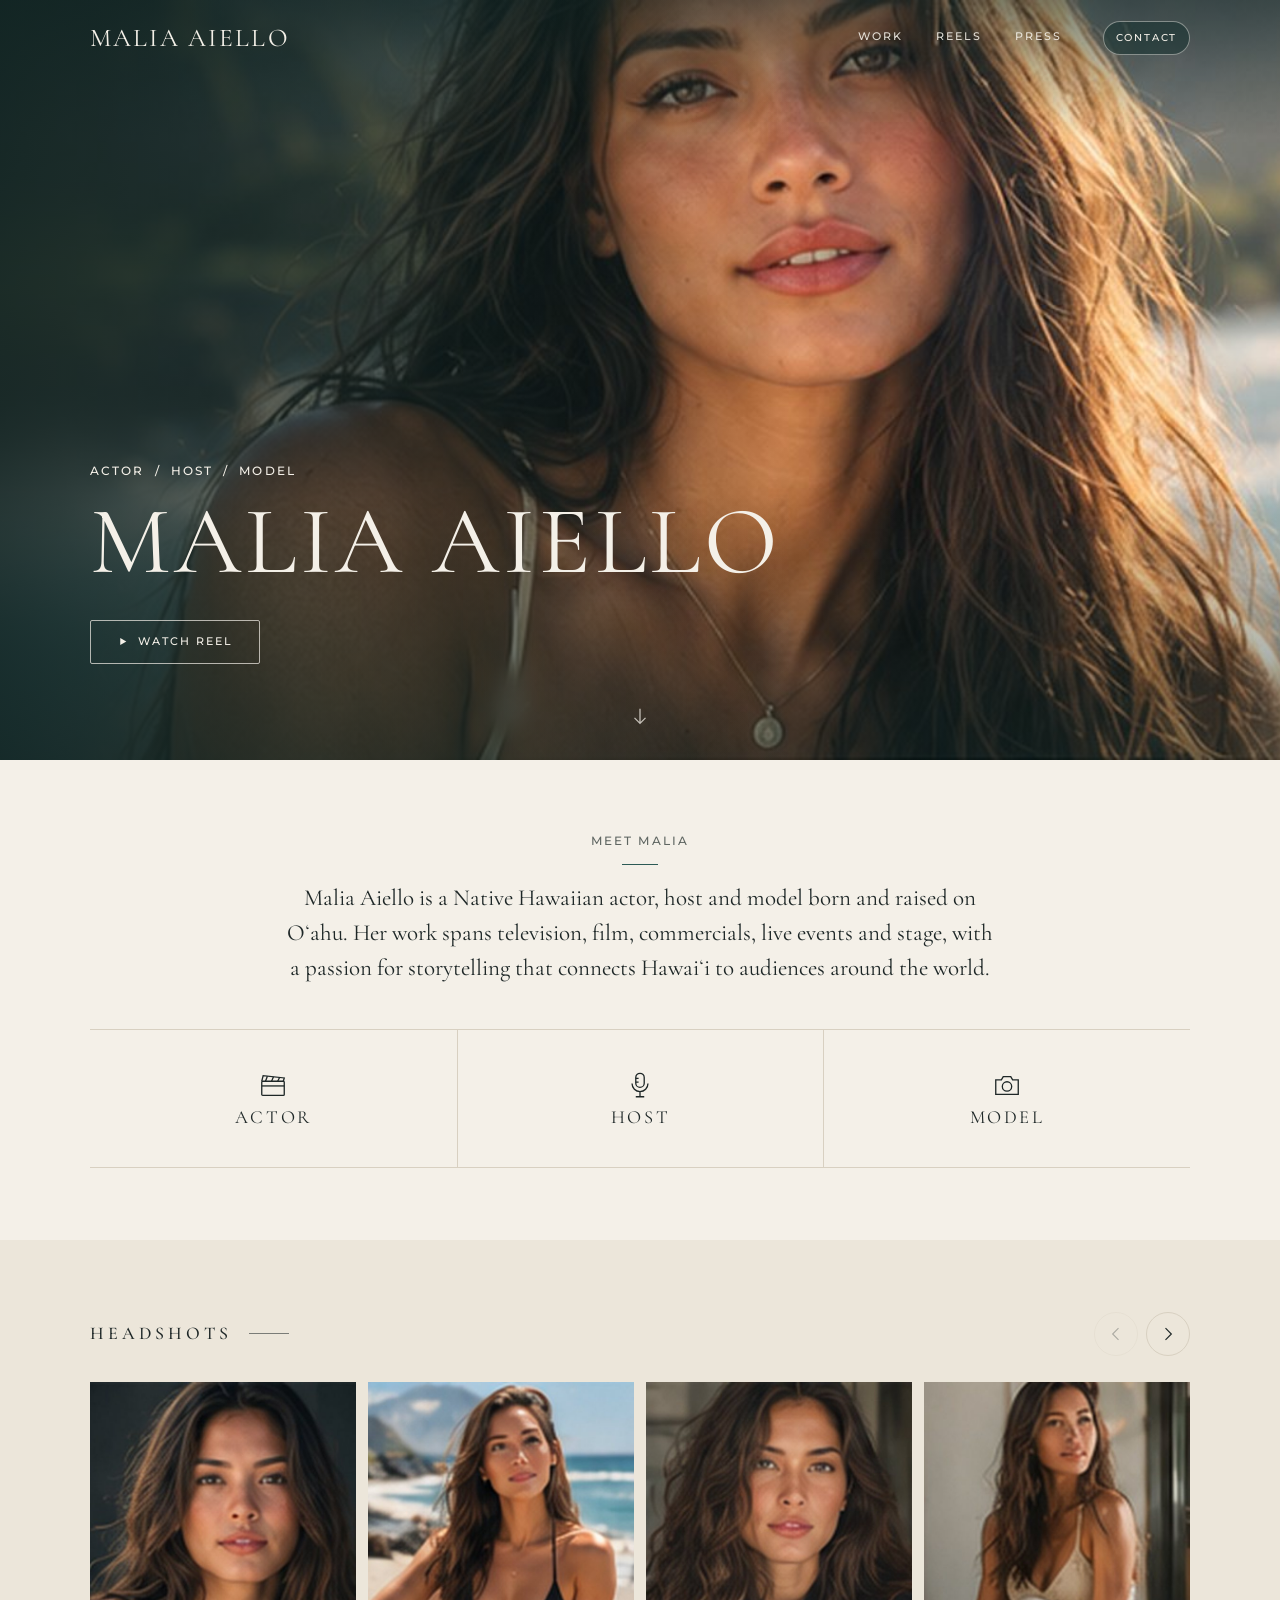
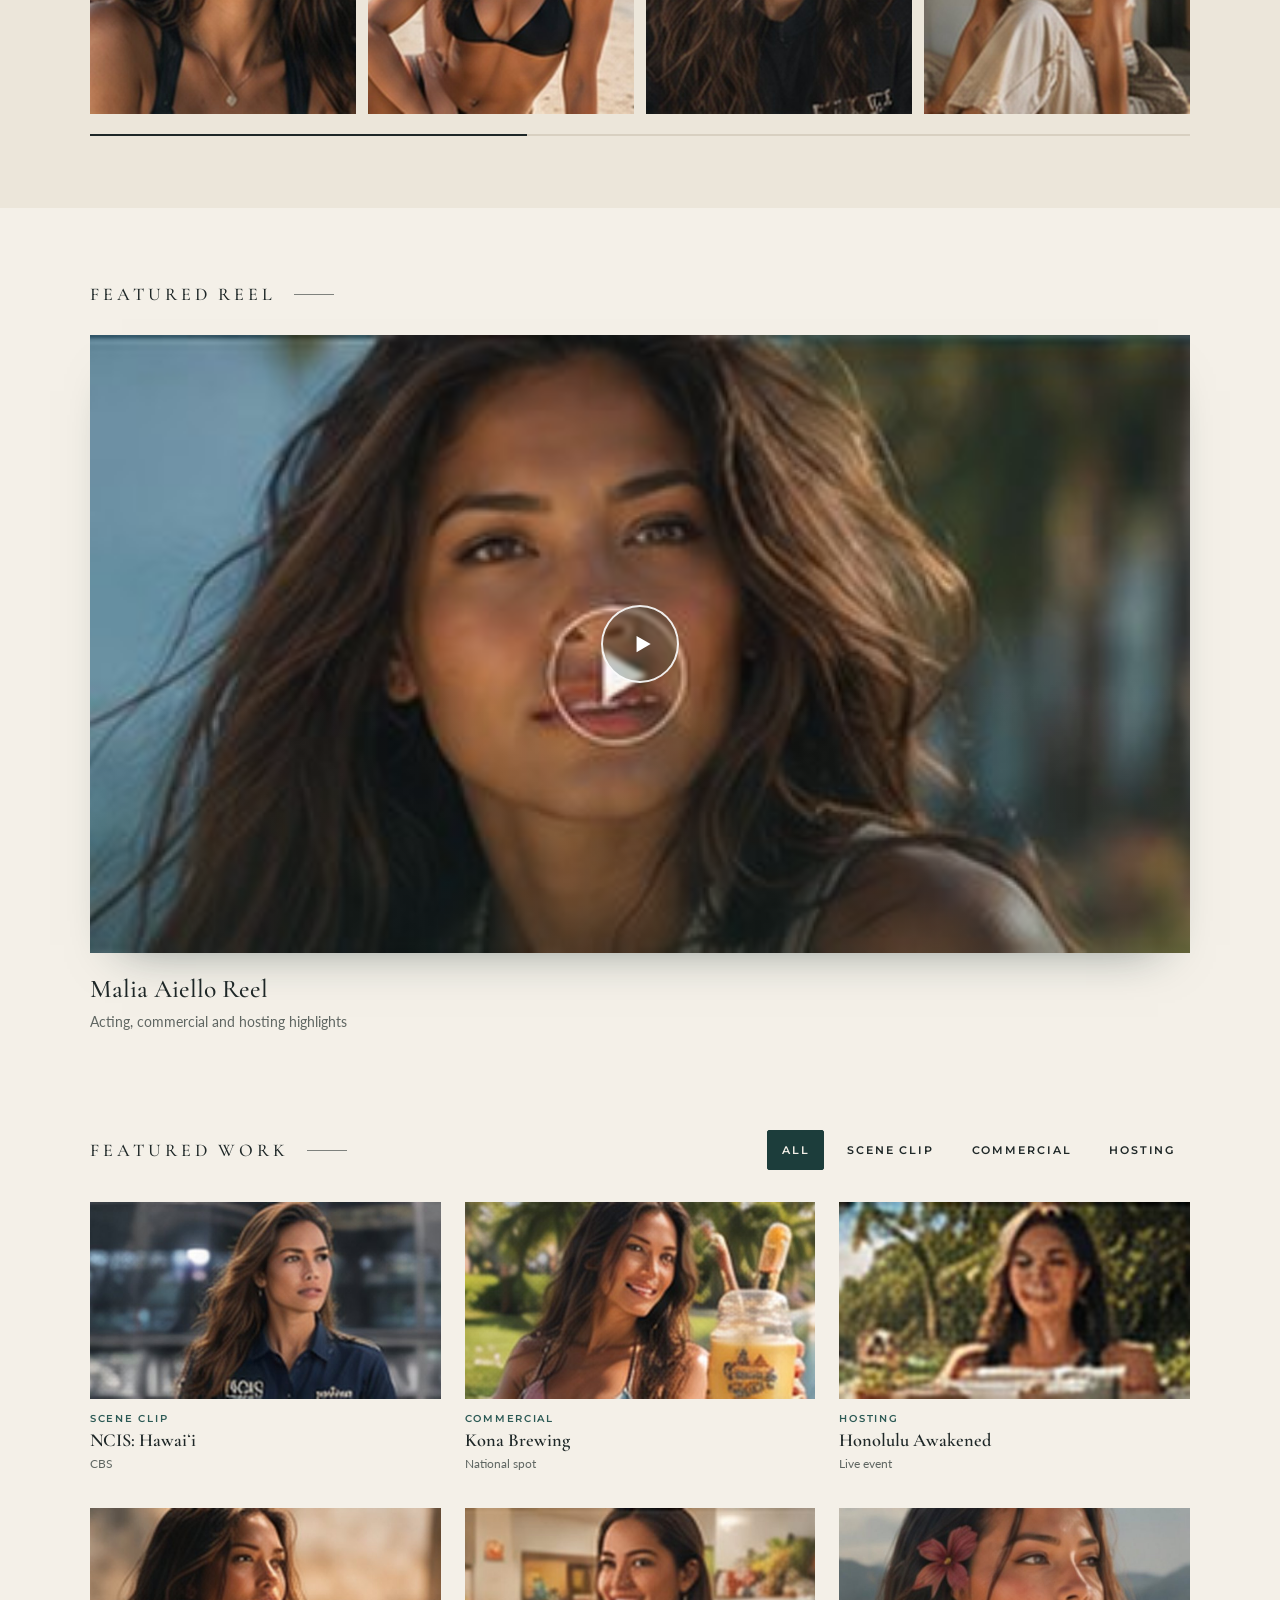
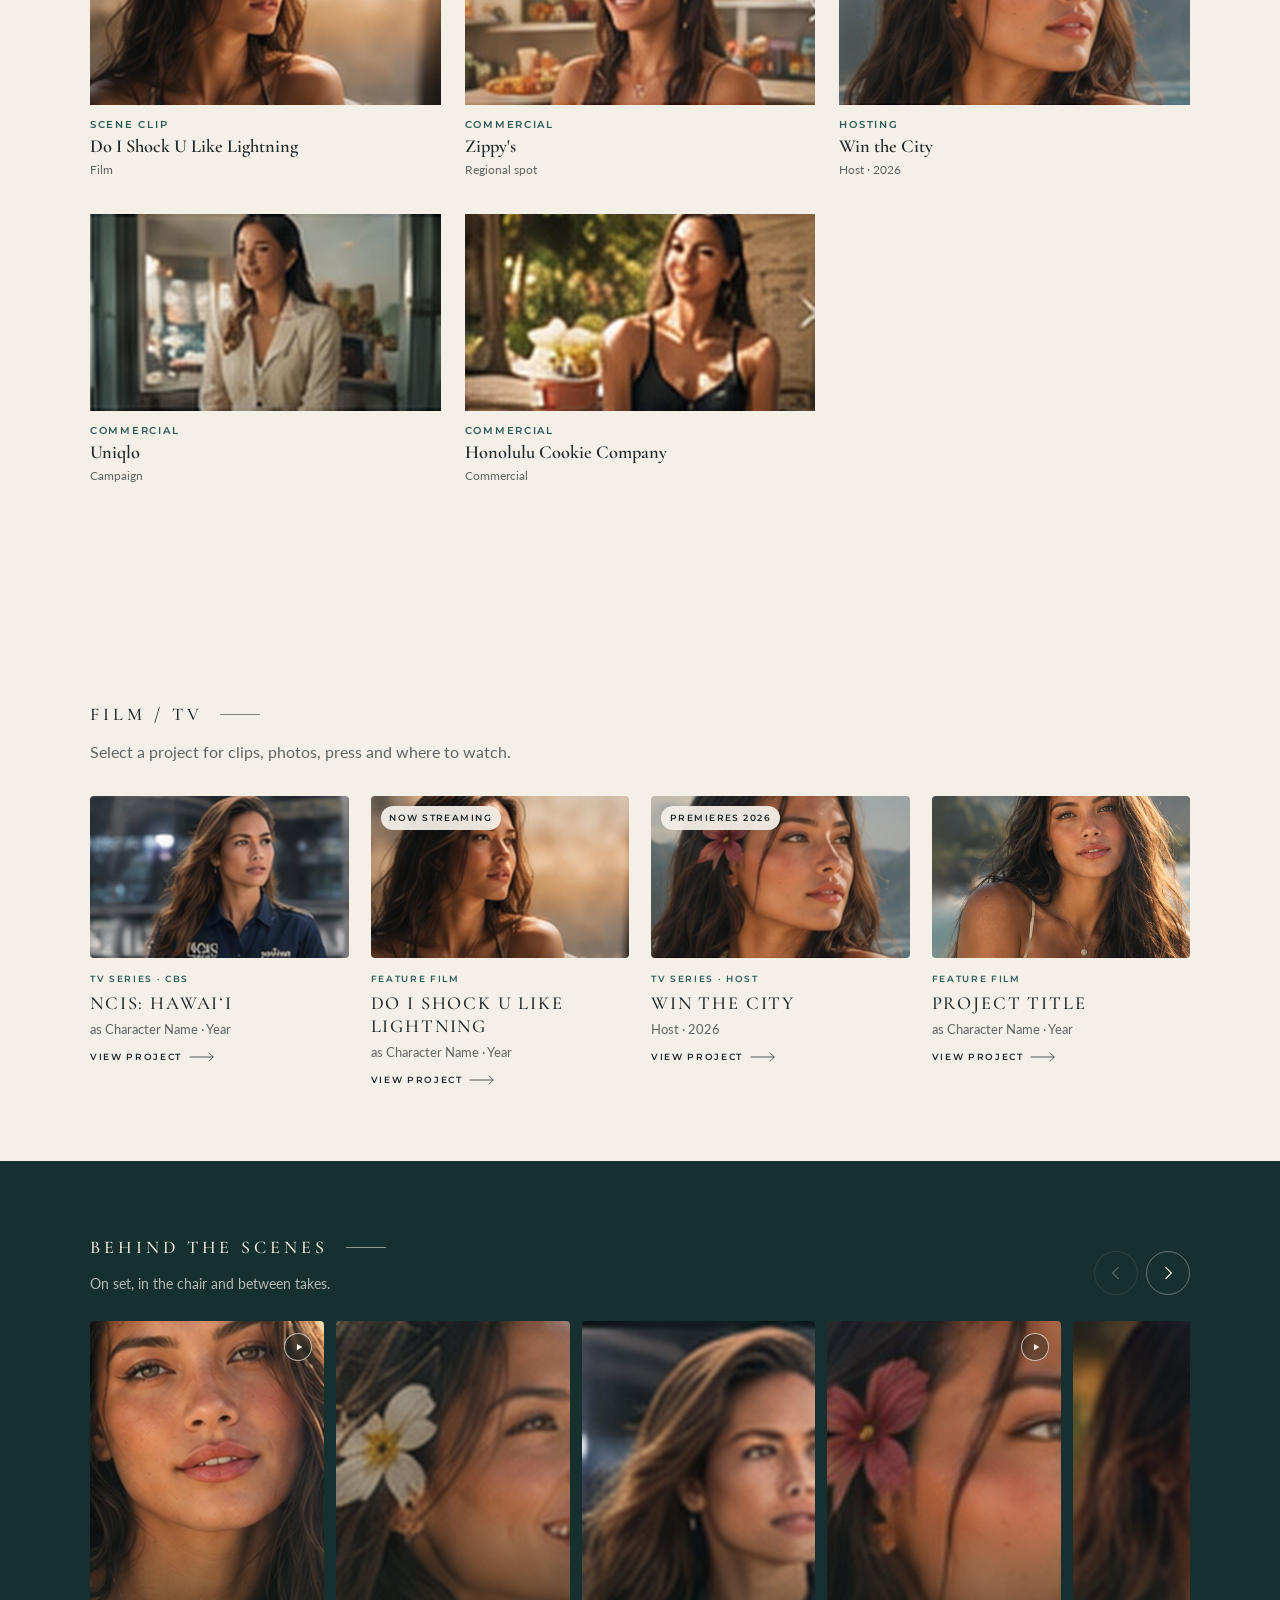
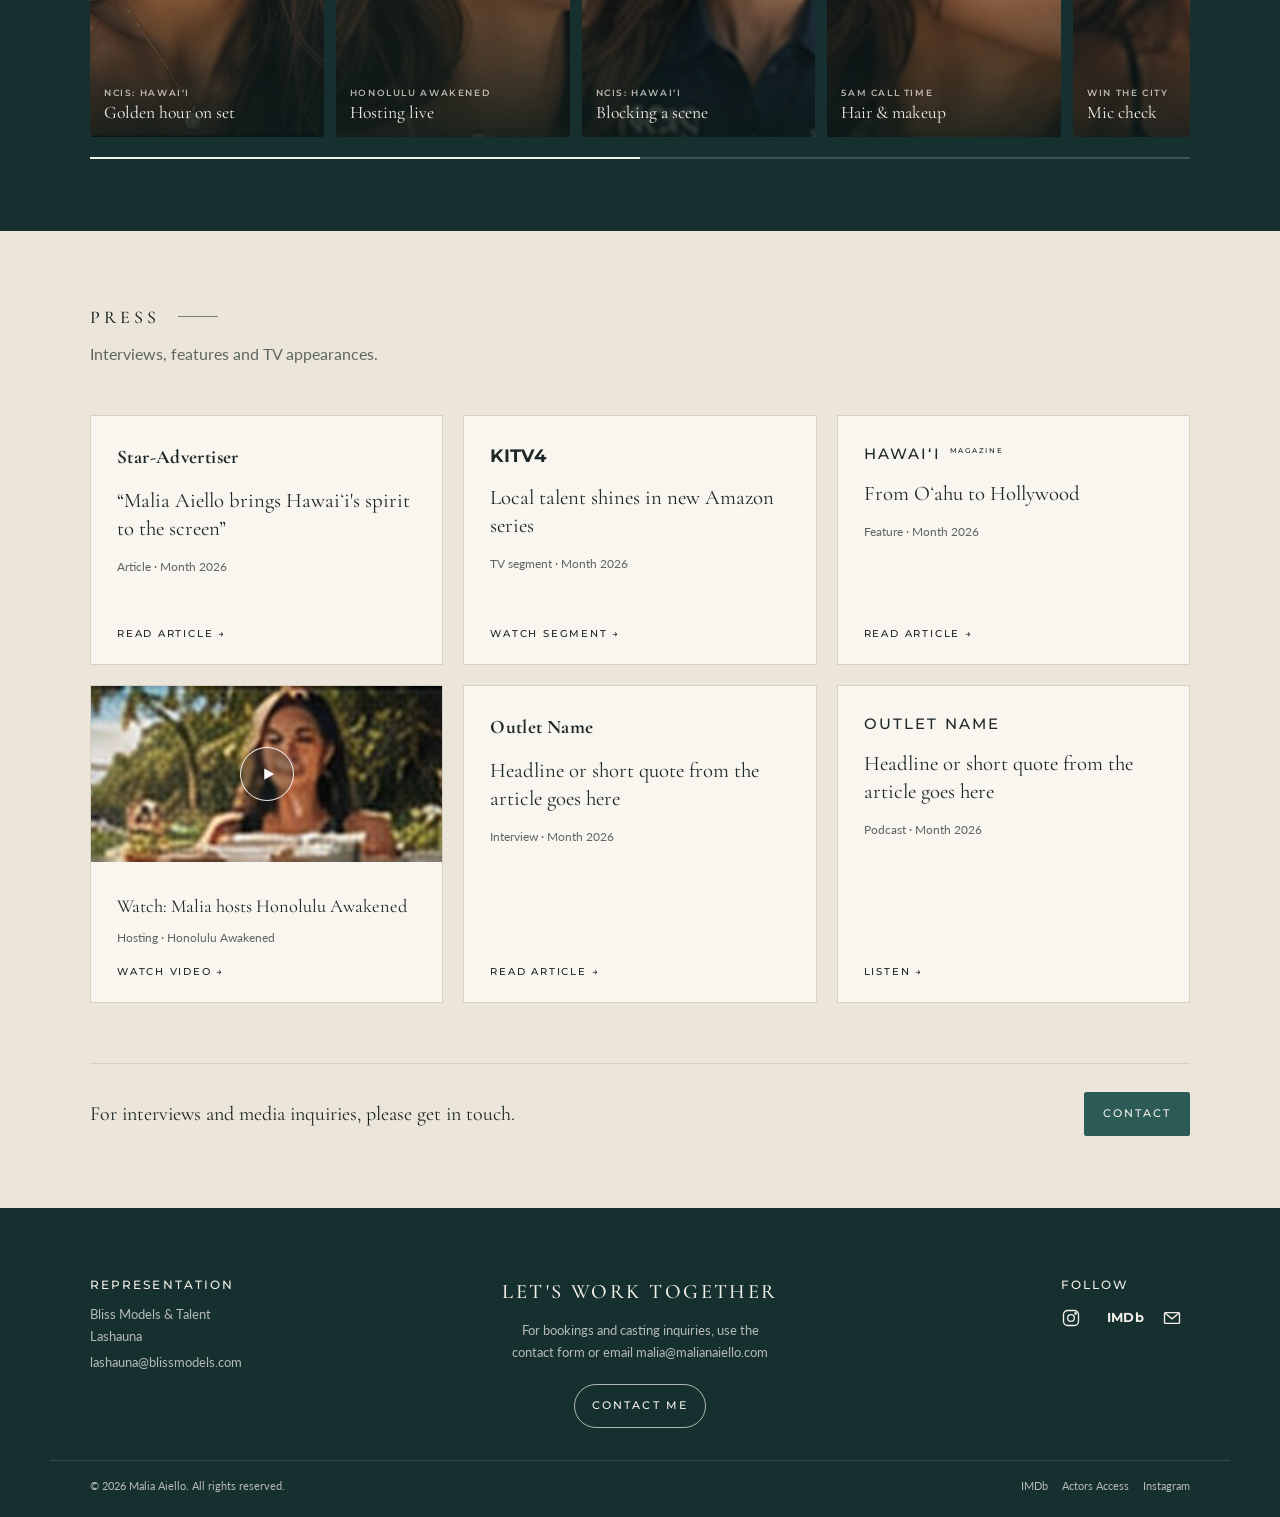
==== commit 55e57e4d: "V3 Update But Actually This Time" ====
--- a/index.html
+++ b/index.html
@@ -301,7 +301,7 @@
          data-title="Win the City"
          data-meta="Hosting · Host · 2026">
         <div class="card__media">
-          <img src="images/up-next.jpg" alt="Malia hosting Win the City" loading="lazy">
+          <img src="images/projects/win-the-city.jpg" alt="Malia hosting Win the City" loading="lazy">
           <span class="play" aria-hidden="true"><svg viewBox="0 0 24 24" fill="currentColor"><path d="M7 4.5v15l13-7.5z"/></svg></span>
         </div>
         <p class="video-card__label">Hosting</p>
@@ -339,6 +339,216 @@
 
     <p class="video-empty" hidden>No videos in this category yet.</p>
   </div>
+</section>
+
+
+<!-- ===================== FILM / TV (project view) =====================
+     One card per credit, newest first. Give each card a short unique
+     data-project id (lowercase, dashes): it links the project to its photos.
+     Tapping a card opens a panel with everything about that project. Each card's panel content lives in the
+     <template> right below it, so a whole project is edited in one place.
+
+     CARD: still (16:9), type (e.g. "TV Series · CBS"), title, role and year.
+       Optional status tag: "Now streaming", "Premieres 2026", "Filming".
+     PANEL (inside <template>): include only what the project has. Leave a
+       part out and the panel closes the gap:
+       - clip: a YouTube link in data-video (unlisted is fine). No clip?
+         Use the still-only version, as on Win the City below.
+       - facts: Role / Credit / Year (add or remove rows freely)
+       - summary: one or two sentences
+       - watch buttons: one per platform, linking to the title's page there
+       - behind the scenes: filled in automatically from the Behind the
+         Scenes strip (any card there with the same data-project id)
+       - press: outlet + headline, linking to the article
+     Credits, roles and years below are placeholders; confirm each one. -->
+<section class="section film-tv" id="film-tv" aria-labelledby="film-tv-title">
+  <div class="container">
+    <h2 class="line-title line-title--dark" id="film-tv-title">Film / TV</h2>
+    <p class="section-intro">Select a project for clips, photos, press and where to watch.</p>
+
+    <div class="credit-grid">
+    <article class="credit" data-project="ncis">
+      <button class="credit__open" type="button" aria-haspopup="dialog">
+        <span class="credit__media">
+          <img src="images/projects/ncis.jpg" alt="" loading="lazy">
+          
+        </span>
+        <span class="credit__type">TV Series · CBS</span>
+        <span class="credit__title">NCIS: Hawaiʻi</span>
+        <span class="credit__role">as Character Name · Year</span>
+        <span class="credit__more">View project <svg viewBox="0 0 40 16" fill="none" stroke="currentColor" stroke-width="1.2" aria-hidden="true"><path d="M0 8h38M31 1l7 7-7 7"/></svg></span>
+      </button>
+      <template class="credit__detail">
+        <div class="pd">
+          <div class="pd__media">
+          <div class="player__frame pd__frame" data-video="https://youtu.be/VIDEO_ID">
+            <img class="player__poster" src="images/projects/ncis.jpg" alt="Still from NCIS: Hawaiʻi">
+            <button class="player__play" type="button" aria-label="Play clip from NCIS: Hawaiʻi"><span class="play" aria-hidden="true"><svg viewBox="0 0 24 24" fill="currentColor"><path d="M7 4.5v15l13-7.5z"/></svg></span></button>
+          </div>
+          </div>
+          <div class="pd__info">
+            <p class="pd__type">TV Series · CBS</p>
+            <h3 class="pd__title" data-panel-title>NCIS: Hawaiʻi</h3>
+            <dl class="pd__facts">
+            <div><dt>Role</dt><dd>Character Name</dd></div>
+            <div><dt>Credit</dt><dd>Guest star</dd></div>
+            <div><dt>Year</dt><dd>Year</dd></div>
+            </dl>
+            <p class="pd__summary">One or two sentences about the episode and Malia’s part in it: who she played and what the scene asked of her.</p>
+          <div class="pd__watch">
+            <a class="btn btn--solid btn--small" href="#" target="_blank" rel="noopener">Watch on Paramount+ <svg viewBox="0 0 24 24" fill="none" stroke="currentColor" stroke-width="1.6" aria-hidden="true"><path d="M7 17L17 7M9 7h8v8"/></svg></a>
+          </div>
+          <div class="pd__block">
+            <h4 class="pd__label">Press</h4>
+            <ul class="pd__press">
+              <li><a href="#" target="_blank" rel="noopener"><span class="pd__outlet">Star-Advertiser</span><span class="pd__headline">“Malia Aiello brings Hawaiʻi’s spirit to the screen”</span><svg viewBox="0 0 24 24" fill="none" stroke="currentColor" stroke-width="1.6" aria-hidden="true"><path d="M7 17L17 7M9 7h8v8"/></svg></a></li>
+              <li><a href="#" target="_blank" rel="noopener"><span class="pd__outlet">Hawaiʻi Magazine</span><span class="pd__headline">From Oʻahu to Hollywood</span><svg viewBox="0 0 24 24" fill="none" stroke="currentColor" stroke-width="1.6" aria-hidden="true"><path d="M7 17L17 7M9 7h8v8"/></svg></a></li>
+            </ul>
+          </div>
+          </div>
+          <div class="pd__block pd__block--bts" data-bts-slot hidden>
+            <h4 class="pd__label">Behind the scenes</h4>
+            <div class="pd__bts"></div>
+          </div>
+        </div>
+      </template>
+    </article>
+    <article class="credit" data-project="do-i-shock-u">
+      <button class="credit__open" type="button" aria-haspopup="dialog">
+        <span class="credit__media">
+          <img src="images/projects/lightning.jpg" alt="" loading="lazy">
+          <span class="status">Now streaming</span>
+        </span>
+        <span class="credit__type">Feature Film</span>
+        <span class="credit__title">Do I Shock U Like Lightning</span>
+        <span class="credit__role">as Character Name · Year</span>
+        <span class="credit__more">View project <svg viewBox="0 0 40 16" fill="none" stroke="currentColor" stroke-width="1.2" aria-hidden="true"><path d="M0 8h38M31 1l7 7-7 7"/></svg></span>
+      </button>
+      <template class="credit__detail">
+        <div class="pd">
+          <div class="pd__media">
+          <div class="player__frame pd__frame" data-video="https://youtu.be/VIDEO_ID">
+            <img class="player__poster" src="images/projects/lightning.jpg" alt="Still from Do I Shock U Like Lightning">
+            <button class="player__play" type="button" aria-label="Play clip from Do I Shock U Like Lightning"><span class="play" aria-hidden="true"><svg viewBox="0 0 24 24" fill="currentColor"><path d="M7 4.5v15l13-7.5z"/></svg></span></button>
+          </div>
+          </div>
+          <div class="pd__info">
+            <p class="pd__type">Feature Film</p>
+            <h3 class="pd__title" data-panel-title>Do I Shock U Like Lightning</h3>
+            <dl class="pd__facts">
+            <div><dt>Role</dt><dd>Character Name</dd></div>
+            <div><dt>Credit</dt><dd>Supporting</dd></div>
+            <div><dt>Year</dt><dd>Year</dd></div>
+            </dl>
+            <p class="pd__summary">One or two sentences about the film and her role.</p>
+          <div class="pd__watch">
+            <a class="btn btn--solid btn--small" href="#" target="_blank" rel="noopener">Watch on Prime Video <svg viewBox="0 0 24 24" fill="none" stroke="currentColor" stroke-width="1.6" aria-hidden="true"><path d="M7 17L17 7M9 7h8v8"/></svg></a>
+            <a class="btn btn--solid btn--small" href="#" target="_blank" rel="noopener">Watch on Apple TV <svg viewBox="0 0 24 24" fill="none" stroke="currentColor" stroke-width="1.6" aria-hidden="true"><path d="M7 17L17 7M9 7h8v8"/></svg></a>
+          </div>
+          <div class="pd__block">
+            <h4 class="pd__label">Press</h4>
+            <ul class="pd__press">
+              <li><a href="#" target="_blank" rel="noopener"><span class="pd__outlet">KITV4</span><span class="pd__headline">Local talent shines in new Amazon series</span><svg viewBox="0 0 24 24" fill="none" stroke="currentColor" stroke-width="1.6" aria-hidden="true"><path d="M7 17L17 7M9 7h8v8"/></svg></a></li>
+            </ul>
+          </div>
+          </div>
+          <div class="pd__block pd__block--bts" data-bts-slot hidden>
+            <h4 class="pd__label">Behind the scenes</h4>
+            <div class="pd__bts"></div>
+          </div>
+        </div>
+      </template>
+    </article>
+    <article class="credit" data-project="win-the-city">
+      <button class="credit__open" type="button" aria-haspopup="dialog">
+        <span class="credit__media">
+          <img src="images/projects/win-the-city.jpg" alt="" loading="lazy">
+          <span class="status">Premieres 2026</span>
+        </span>
+        <span class="credit__type">TV Series · Host</span>
+        <span class="credit__title">Win the City</span>
+        <span class="credit__role">Host · 2026</span>
+        <span class="credit__more">View project <svg viewBox="0 0 40 16" fill="none" stroke="currentColor" stroke-width="1.2" aria-hidden="true"><path d="M0 8h38M31 1l7 7-7 7"/></svg></span>
+      </button>
+      <template class="credit__detail">
+        <div class="pd">
+          <div class="pd__media">
+          <div class="pd__frame pd__frame--still"><img src="images/projects/win-the-city.jpg" alt="Still from Win the City"><span class="pd__note">Premieres 2026</span></div>
+          
+          </div>
+          <div class="pd__info">
+            <p class="pd__type">TV Series · Host</p>
+            <h3 class="pd__title" data-panel-title>Win the City</h3>
+            <dl class="pd__facts">
+            <div><dt>Role</dt><dd>Host</dd></div>
+            <div><dt>Year</dt><dd>2026</dd></div>
+            </dl>
+            <p class="pd__summary">A short line about the show. Clips, photos and watch links can be added once it airs.</p>
+          
+          
+          </div>
+          <div class="pd__block pd__block--bts" data-bts-slot hidden>
+            <h4 class="pd__label">Behind the scenes</h4>
+            <div class="pd__bts"></div>
+          </div>
+        </div>
+      </template>
+    </article>
+    <article class="credit" data-project="project-title">
+      <button class="credit__open" type="button" aria-haspopup="dialog">
+        <span class="credit__media">
+          <img src="images/projects/project-title.jpg" alt="" loading="lazy">
+          
+        </span>
+        <span class="credit__type">Feature Film</span>
+        <span class="credit__title">Project Title</span>
+        <span class="credit__role">as Character Name · Year</span>
+        <span class="credit__more">View project <svg viewBox="0 0 40 16" fill="none" stroke="currentColor" stroke-width="1.2" aria-hidden="true"><path d="M0 8h38M31 1l7 7-7 7"/></svg></span>
+      </button>
+      <template class="credit__detail">
+        <div class="pd">
+          <div class="pd__media">
+          <div class="pd__frame pd__frame--still"><img src="images/projects/project-title.jpg" alt="Still from Project Title"></div>
+          
+          </div>
+          <div class="pd__info">
+            <p class="pd__type">Feature Film</p>
+            <h3 class="pd__title" data-panel-title>Project Title</h3>
+            <dl class="pd__facts">
+            <div><dt>Role</dt><dd>Character Name</dd></div>
+            <div><dt>Year</dt><dd>Year</dd></div>
+            </dl>
+            <p class="pd__summary">A credit with only the basics: a still and the credit details. The panel simply leaves out the sections it doesn’t have.</p>
+          
+          
+          </div>
+          <div class="pd__block pd__block--bts" data-bts-slot hidden>
+            <h4 class="pd__label">Behind the scenes</h4>
+            <div class="pd__bts"></div>
+          </div>
+        </div>
+      </template>
+    </article>
+    </div>
+  </div>
+
+  <dialog class="project-panel" aria-label="Project details">
+    <div class="project-panel__bar">
+      <div class="project-panel__nav">
+        <button class="project-panel__step" type="button" data-step="-1" aria-label="Previous project">
+          <svg viewBox="0 0 24 24" fill="none" stroke="currentColor" stroke-width="1.4" aria-hidden="true"><path d="M15 5l-7 7 7 7"/></svg>
+        </button>
+        <span class="project-panel__count" aria-live="polite"></span>
+        <button class="project-panel__step" type="button" data-step="1" aria-label="Next project">
+          <svg viewBox="0 0 24 24" fill="none" stroke="currentColor" stroke-width="1.4" aria-hidden="true"><path d="M9 5l7 7-7 7"/></svg>
+        </button>
+      </div>
+      <button class="project-panel__close" type="button" aria-label="Close" autofocus>
+        <svg viewBox="0 0 24 24" fill="none" stroke="currentColor" stroke-width="1.6" aria-hidden="true"><path d="M5 5l14 14M19 5L5 19"/></svg>
+      </button>
+    </div>
+    <div class="project-panel__body"></div>
+  </dialog>
 </section>
 
 
@@ -358,6 +568,9 @@
        shows the play badge. It opens in the full-size viewer.
      CAPTIONS: story__tag is the small line (project or place); story__caption
        is the main line. Keep both short.
+     LINK TO A PROJECT: add data-project="…" with the same id as a Film / TV
+       card (e.g. data-project="ncis") and the photo or clip also appears in
+       that project's panel. Add it here once; it shows up in both places.
      Check with each production before posting on-set photos: many are
        under embargo until the project is released. -->
 <section class="bts" id="behind-the-scenes" aria-labelledby="bts-title">
@@ -379,16 +592,16 @@
 
     <div class="carousel">
       <div class="carousel__track" tabindex="0" aria-label="Behind the scenes photos and clips, scroll sideways for more">
-        <button class="story story--clip" type="button" data-video="video/bts-clip-1.mp4" data-alt="Malia between takes on a beach set" aria-label="Play clip: Golden hour on set">
+        <button class="story story--clip" type="button" data-video="video/bts-clip-1.mp4" data-project="ncis" data-alt="Malia between takes on a beach set" aria-label="Play clip: Golden hour on set">
           <video class="story__media" src="video/bts-clip-1.mp4" poster="images/bts/clip-1.jpg" muted loop playsinline preload="none" aria-hidden="true"></video>
           <span class="story__badge" aria-hidden="true"><svg viewBox="0 0 24 24" fill="currentColor"><path d="M7 4.5v15l13-7.5z"/></svg></span>
-          <span class="story__text"><span class="story__tag">Commercial shoot</span><span class="story__caption">Golden hour on set</span></span>
+          <span class="story__text"><span class="story__tag">NCIS: Hawaiʻi</span><span class="story__caption">Golden hour on set</span></span>
         </button>
         <button class="story" type="button" data-full="images/bts/bts-1.jpg" aria-label="View photo: Hosting live">
           <img class="story__media" src="images/bts/bts-1.jpg" alt="Malia on stage with a microphone" loading="lazy">
           <span class="story__text"><span class="story__tag">Honolulu Awakened</span><span class="story__caption">Hosting live</span></span>
         </button>
-        <button class="story" type="button" data-full="images/bts/bts-6.jpg" aria-label="View photo: Blocking a scene">
+        <button class="story" type="button" data-full="images/bts/bts-6.jpg" data-project="ncis" aria-label="View photo: Blocking a scene">
           <img class="story__media" src="images/bts/bts-6.jpg" alt="Malia on set in costume" loading="lazy">
           <span class="story__text"><span class="story__tag">NCIS: Hawaiʻi</span><span class="story__caption">Blocking a scene</span></span>
         </button>
@@ -397,7 +610,7 @@
           <span class="story__badge" aria-hidden="true"><svg viewBox="0 0 24 24" fill="currentColor"><path d="M7 4.5v15l13-7.5z"/></svg></span>
           <span class="story__text"><span class="story__tag">5am call time</span><span class="story__caption">Hair & makeup</span></span>
         </button>
-        <button class="story" type="button" data-full="images/bts/bts-2.jpg" aria-label="View photo: Mic check">
+        <button class="story" type="button" data-full="images/bts/bts-2.jpg" data-project="win-the-city" aria-label="View photo: Mic check">
           <img class="story__media" src="images/bts/bts-2.jpg" alt="Malia testing a microphone before a show" loading="lazy">
           <span class="story__text"><span class="story__tag">Win the City</span><span class="story__caption">Mic check</span></span>
         </button>
@@ -414,7 +627,7 @@
           <img class="story__media" src="images/bts/bts-3.jpg" alt="Malia at a press event" loading="lazy">
           <span class="story__text"><span class="story__tag">Hawaiʻi Magazine</span><span class="story__caption">Press day</span></span>
         </button>
-        <button class="story" type="button" data-full="images/bts/bts-4.jpg" aria-label="View photo: With the cast">
+        <button class="story" type="button" data-full="images/bts/bts-4.jpg" data-project="do-i-shock-u" aria-label="View photo: With the cast">
           <img class="story__media" src="images/bts/bts-4.jpg" alt="Malia with castmates on set" loading="lazy">
           <span class="story__text"><span class="story__tag">Do I Shock U Like Lightning</span><span class="story__caption">With the cast</span></span>
         </button>
@@ -514,80 +727,6 @@
 </section>
 
 
-<!-- ===================== UP NEXT (rotating slides) =====================
-     Each slide is one upcoming project: its own wide photo and text, in the
-     same layout. The band flips left to the next slide every 6 seconds,
-     pauses while someone hovers over it or uses the controls, and can be
-     paused with the button. Visitors who turn off animations on their
-     device get a gentle fade and no auto-advance.
-
-     ADD A SLIDE: copy a whole <div class="up-next__slide"> block (and give
-     every slide after the first the word hidden, as below). The dots and
-     the "1 of 3" labels update on their own.
-     PHOTOS: wide images (about 3:1 or wider, ~2400px across) with Malia
-     toward the right. --focus / --focus-mobile choose what stays in frame
-     (horizontal %, vertical %); phones show a 4:3 crop around her face.
-     TIMING / EFFECT: data-interval is in milliseconds. data-transition can
-     be "flip" (turns like a cube) or "slide" (slides straight across). -->
-<section class="up-next" id="up-next" aria-label="Up next" aria-roledescription="carousel" data-interval="6000" data-transition="flip">
-  <div class="up-next__slides">
-    <div class="up-next__slide" role="group" aria-roledescription="slide" aria-label="1 of 3" style="--focus: 72% 40%; --focus-mobile: 87% 40%;">
-      <img class="up-next__photo" src="images/up-next.jpg" alt="" loading="lazy">
-      <div class="container up-next__inner">
-        <h2 class="line-title">Up Next</h2>
-        <div class="up-next__item">
-          <h3 class="up-next__name">Win the City</h3>
-          <p>Host</p>
-          <p>2026</p>
-        </div>
-        <a class="up-next__soon" href="#">
-          <span class="eyebrow">Coming soon</span>
-          <svg viewBox="0 0 170 16" fill="none" stroke="currentColor" stroke-width="1.2" aria-hidden="true"><path d="M0 8h168M161 1l7 7-7 7"/></svg>
-        </a>
-      </div>
-    </div>
-    <div class="up-next__slide" role="group" aria-roledescription="slide" aria-label="2 of 3" style="--focus: 72% 30%; --focus-mobile: 73% 30%;" hidden>
-      <img class="up-next__photo" src="images/up-next-2.jpg" alt="" loading="lazy">
-      <div class="container up-next__inner">
-        <h2 class="line-title">Up Next</h2>
-        <div class="up-next__item">
-          <h3 class="up-next__name">Next Acting Project</h3>
-          <p>Actor</p>
-          <p>TBA</p>
-        </div>
-        <a class="up-next__soon" href="#">
-          <span class="eyebrow">Coming soon</span>
-          <svg viewBox="0 0 170 16" fill="none" stroke="currentColor" stroke-width="1.2" aria-hidden="true"><path d="M0 8h168M161 1l7 7-7 7"/></svg>
-        </a>
-      </div>
-    </div>
-    <div class="up-next__slide" role="group" aria-roledescription="slide" aria-label="3 of 3" style="--focus: 74% 30%; --focus-mobile: 76% 25%;" hidden>
-      <img class="up-next__photo" src="images/up-next-3.jpg" alt="" loading="lazy">
-      <div class="container up-next__inner">
-        <h2 class="line-title">Up Next</h2>
-        <div class="up-next__item">
-          <h3 class="up-next__name">Project Title</h3>
-          <p>Role</p>
-          <p>Year</p>
-        </div>
-        <a class="up-next__soon" href="#">
-          <span class="eyebrow">Learn more</span>
-          <svg viewBox="0 0 170 16" fill="none" stroke="currentColor" stroke-width="1.2" aria-hidden="true"><path d="M0 8h168M161 1l7 7-7 7"/></svg>
-        </a>
-      </div>
-    </div>
-  </div>
-
-  <!-- Slide controls (built for the slides above; hidden if there's only one) -->
-  <div class="container up-next__controls">
-    <button class="up-next__pause" type="button" aria-label="Pause slides">
-      <svg class="icon-pause" viewBox="0 0 24 24" fill="currentColor" aria-hidden="true"><rect x="6" y="5" width="4" height="14"/><rect x="14" y="5" width="4" height="14"/></svg>
-      <svg class="icon-play" viewBox="0 0 24 24" fill="currentColor" aria-hidden="true"><path d="M7 4.5v15l13-7.5z"/></svg>
-    </button>
-    <div class="up-next__dots"></div>
-  </div>
-</section>
-
 </main>
 
 
--- a/css/styles.css
+++ b/css/styles.css
@@ -25,7 +25,7 @@
   --line:         #d8d0c1;   /* hairlines and dividers */
   --ink:          #1e2727;   /* headings and body text */
   --ink-soft:     #5f6662;   /* captions, meta text */
-  --teal-900:     #15302f;   /* dark bands: Up Next, footer */
+  --teal-900:     #15302f;   /* dark bands: Behind the Scenes, footer */
   --teal-800:     #1c3d3b;   /* active tabs, hero fallback */
   --teal-600:     #2c5a55;   /* primary button fill */
   --on-dark:      #f4f0e8;   /* text on teal / photos */
@@ -571,139 +571,161 @@
 .story__badge svg { width: 10px; height: 10px; margin-left: 2px; }
 
 
-/* --- Up Next (rotating slides) ---
-   Each slide is a wide photo (landscape left, Malia right) with the text on
-   a soft shade at the left. All slides sit in the same grid cell, so the
-   band is as tall as the tallest slide and nothing jumps when they change. */
-.up-next {
-  position: relative;
-  overflow: hidden;
-  background: var(--teal-900);          /* shows while the photos load */
-  color: var(--on-dark);
-}
-.up-next__slides { display: grid; perspective: 2000px; }
-.up-next__slide {
-  grid-area: 1 / 1;
-  position: relative;
-  isolation: isolate;
-  overflow: hidden;
-  background: var(--teal-900);
-  backface-visibility: hidden;
-}
-.up-next__slide[hidden] { display: none; }
-/* Once the script is running, only the current slide (and the one leaving) shows */
-.up-next.is-ready .up-next__slide:not(.is-active):not(.is-leaving) { visibility: hidden; }
-.up-next.is-ready .up-next__slide.is-active { z-index: 2; }
-.up-next.is-ready .up-next__slide.is-leaving { z-index: 1; }
-
-.up-next__photo {
-  position: absolute; inset: 0; z-index: -2;
-  width: 100%; height: 100%;
-  object-fit: cover;
-  object-position: var(--focus, 72% 40%);
-}
-.up-next__slide::before {
-  content: ""; position: absolute; inset: 0; z-index: -1;
-  background: linear-gradient(90deg, rgba(12,26,25,.42) 0%, rgba(12,26,25,.26) 40%, rgba(12,26,25,.06) 60%, rgba(12,26,25,0) 70%);
-}
-.up-next__inner {
+/* Status tag ("Now streaming", "Premieres 2026", "Filming") on Film / TV cards */
+.status {
+  display: inline-block;
+  padding: .5em 1em;
+  border-radius: 999px;
+  font-family: var(--font-caps); font-size: .56rem; font-weight: 600;
+  letter-spacing: .16em; text-transform: uppercase; white-space: nowrap;
+}
+
+/* --- Film / TV (project view) ---
+   Credit cards in a row of four; each opens a project panel. */
+.film-tv { background: var(--paper); }
+.credit-grid {
+  display: grid; grid-template-columns: repeat(4, minmax(0, 1fr));
+  gap: clamp(22px, 2.6vw, 30px) clamp(14px, 2vw, 22px);
+  margin-top: clamp(22px, 3vw, 32px);
+}
+.credit__open {
+  display: block; width: 100%;
+  padding: 0; border: 0; background: none; color: inherit; font: inherit; text-align: left;
+  cursor: pointer;
+}
+.credit__media {
+  position: relative; display: block; aspect-ratio: 16 / 10; overflow: hidden;
+  border-radius: 4px; background: var(--paper-2);
+}
+.credit__media img { width: 100%; height: 100%; object-fit: cover; transition: transform .6s var(--ease); }
+.credit__open:hover .credit__media img { transform: scale(1.04); }
+.credit__media .status { position: absolute; top: 10px; left: 10px; background: rgba(244,240,232,.94); color: var(--ink); }
+.credit__type {
+  display: block; margin-top: 14px;
+  font-family: var(--font-caps); font-size: .58rem; font-weight: 600;
+  letter-spacing: var(--track-caps); text-transform: uppercase; color: var(--teal-600);
+}
+.credit__title {
+  display: block; margin-top: 5px;
+  font-family: var(--font-display); font-weight: 500; font-size: 1.15rem; line-height: 1.25;
+  letter-spacing: .1em; text-transform: uppercase;
+}
+.credit__role { display: block; margin-top: 4px; font-size: .82rem; color: var(--ink-soft); }
+.credit__more {
+  display: inline-flex; align-items: center; gap: .7em; margin-top: 10px;
+  font-family: var(--font-caps); font-size: .58rem; font-weight: 600;
+  letter-spacing: var(--track-caps); text-transform: uppercase;
+}
+.credit__more svg { width: 26px; height: 10px; transition: transform .25s var(--ease); }
+.credit__open:hover .credit__more svg { transform: translateX(5px); }
+
+/* Project panel (a dialog over the page) */
+html:has(dialog[open]) { overflow: hidden; }          /* stop the page scrolling behind any open viewer */
+.project-panel {
+  width: min(1120px, calc(100vw - 32px)); max-width: none;
+  max-height: calc(100dvh - 48px);
+  padding: 0; border: 0; border-radius: 6px;
+  background: var(--paper); color: var(--ink);
+  overflow: auto; overscroll-behavior: contain;
+  box-shadow: 0 30px 80px -30px rgba(12,26,25,.6);
+}
+.project-panel::backdrop { background: rgba(12,26,25,.78); backdrop-filter: blur(3px); }
+.project-panel[open] { animation: panel-in .35s var(--ease) both; }
+@keyframes panel-in { from { opacity: 0; transform: translateY(14px); } }
+.project-panel__bar {
+  position: sticky; top: 0; z-index: 2;
+  display: flex; align-items: center; justify-content: space-between; gap: 12px;
+  padding: 10px 14px 10px 18px;
+  background: var(--paper); border-bottom: 1px solid var(--line);
+}
+.project-panel__nav { display: flex; align-items: center; gap: 10px; }
+.project-panel__count {
+  min-width: 3.5em; text-align: center;
+  font-family: var(--font-caps); font-size: .62rem; font-weight: 600; letter-spacing: .14em; color: var(--ink-soft);
+}
+.project-panel__step,
+.project-panel__close {
+  display: grid; place-items: center; width: 40px; height: 40px;
+  border: 1px solid var(--line); border-radius: 50%;
+  background: transparent; color: var(--ink); cursor: pointer;
+  transition: background .2s var(--ease), color .2s var(--ease), border-color .2s var(--ease);
+}
+.project-panel__step:hover, .project-panel__close:hover { background: var(--ink); border-color: var(--ink); color: var(--paper); }
+.project-panel__step svg { width: 18px; height: 18px; }
+.project-panel__close svg { width: 16px; height: 16px; }
+.project-panel__body { padding: clamp(20px, 3vw, 36px); }
+
+/* Panel layout: clip (and behind-the-scenes photos) left, details right */
+.pd {
   display: grid;
-  /* fixed middle column so the text sits in the same place on every slide;
-     long project names wrap instead of pushing "Coming soon" over the photo */
-  grid-template-columns: auto clamp(230px, 24vw, 330px) auto;
-  justify-content: start;
-  align-items: center;
-  gap: clamp(28px, 4vw, 56px);
-  min-height: clamp(190px, 15vw, 250px);   /* about the mock-up's proportions, plus room for the controls */
-  padding-block: 28px 44px;
-  text-shadow: 0 1px 12px rgba(12,26,25,.45);
-}
-.up-next .line-title { letter-spacing: .26em; }
-.up-next .line-title::after { width: 92px; opacity: .8; }
-.up-next__item {
-  padding-right: clamp(28px, 4vw, 56px);
-  border-right: 1px solid rgba(244,240,232,.45);
-}
-.up-next__name {
-  font-family: var(--font-display); font-weight: 500;
-  font-size: clamp(1.15rem, 1.7vw, 1.4rem); letter-spacing: .2em; text-transform: uppercase;
+  grid-template-columns: minmax(0, 1.4fr) minmax(0, 1fr);
+  grid-template-areas: "media info" "bts info";
+  grid-template-rows: auto 1fr;
+  gap: 26px clamp(24px, 3.5vw, 44px);
+  align-items: start;
+}
+.pd__media { grid-area: media; }
+.pd__info { grid-area: info; }
+.pd .pd__block--bts { grid-area: bts; margin-top: 0; }
+.pd .player__frame { border-radius: 4px; box-shadow: none; }
+.pd__frame--still { position: relative; aspect-ratio: 16 / 9; overflow: hidden; border-radius: 4px; background: var(--paper-2); }
+.pd__frame--still img { width: 100%; height: 100%; object-fit: cover; }
+.pd__note {
+  position: absolute; left: 14px; bottom: 14px;
+  padding: .55em 1.1em; border-radius: 999px; background: rgba(12,26,25,.75); color: var(--on-dark);
+  font-family: var(--font-caps); font-size: .58rem; font-weight: 600; letter-spacing: .16em; text-transform: uppercase;
+}
+.pd__type {
+  font-family: var(--font-caps); font-size: .6rem; font-weight: 600;
+  letter-spacing: var(--track-caps); text-transform: uppercase; color: var(--teal-600);
+}
+.pd__title {
+  margin: 8px 0 18px;
+  font-family: var(--font-display); font-weight: 500; font-size: clamp(1.6rem, 2.6vw, 2.2rem);
+  line-height: 1.1; letter-spacing: .08em; text-transform: uppercase;
+}
+.pd__facts {
+  display: grid; grid-template-columns: repeat(auto-fit, minmax(90px, 1fr)); gap: 12px;
+  margin: 0; padding-block: 14px; border-block: 1px solid var(--line);
+}
+.pd__facts dt {
+  font-family: var(--font-caps); font-size: .55rem; font-weight: 600;
+  letter-spacing: var(--track-caps); text-transform: uppercase; color: var(--ink-soft);
+}
+.pd__facts dd { margin: 4px 0 0; font-family: var(--font-display); font-size: 1.05rem; font-variant-numeric: lining-nums; }
+.pd__summary { margin-top: 18px; line-height: 1.65; color: var(--ink); }
+.pd__watch { display: flex; flex-wrap: wrap; gap: 10px; margin-top: 22px; }
+.pd__watch .btn { gap: .7em; }
+.pd__block { margin-top: 28px; }
+.pd__label {
   margin-bottom: 10px;
-}
-.up-next__item p {
-  font-family: var(--font-caps); font-size: .7rem; font-weight: 500;
-  letter-spacing: var(--track-caps); text-transform: uppercase;
-  color: var(--on-dark); line-height: 2.1;
-}
-.up-next__soon { display: grid; gap: 12px; padding-block: 10px; color: var(--on-dark); }
-.up-next__soon .eyebrow { font-size: .6rem; color: var(--on-dark); }
-.up-next__soon svg { width: 170px; height: 16px; transition: transform .25s var(--ease); }
-.up-next__soon:hover svg { transform: translateX(6px); }
-
-/* Controls: pause button + one short line per slide. The current line
-   fills up over the interval, so people can see when the next flip comes. */
-.up-next__controls {
-  position: absolute; left: 0; right: 0; bottom: 12px; z-index: 3;
-  display: flex; align-items: center; gap: 10px;
-}
-.up-next__controls[hidden] { display: none; }
-.up-next__pause {
-  display: grid; place-items: center; width: 32px; height: 32px;
-  margin-left: -8px;
-  border: 0; background: none; color: var(--on-dark); cursor: pointer; opacity: .85;
-}
-.up-next__pause:hover { opacity: 1; }
-.up-next__pause svg { width: 13px; height: 13px; }
-.up-next__pause .icon-play,
-.up-next.is-paused .up-next__pause .icon-pause { display: none; }
-.up-next.is-paused .up-next__pause .icon-play { display: block; }
-.up-next__dots { display: flex; gap: 6px; }
-.up-next__dot {
-  position: relative; width: 34px; height: 32px;       /* tall hit area, thin visible line */
-  padding: 0; border: 0; background: none; cursor: pointer;
-}
-.up-next__dot::before,
-.up-next__dot::after {
-  content: ""; position: absolute; left: 0; top: 50%; height: 2px; margin-top: -1px;
-}
-.up-next__dot::before { right: 0; background: rgba(244,240,232,.35); }
-.up-next__dot::after { width: 0; background: var(--on-dark); }
-.up-next__dot[aria-current="true"]::after {
-  animation: dot-fill var(--interval, 6000ms) linear forwards;
-}
-.up-next.is-paused .up-next__dot[aria-current="true"]::after,
-.up-next.is-held .up-next__dot[aria-current="true"]::after,
-.up-next.is-offscreen .up-next__dot[aria-current="true"]::after { animation-play-state: paused; }
-@keyframes dot-fill { from { width: 0; } to { width: 100%; } }
-
-/* Transitions. "Flip" turns the band like a cube rotating left: the old
-   slide swings away to the left as the new one comes round from the right
-   (reversed when going back). --depth is half the band's width, set by the script. */
-.up-next[data-transition="flip"] .up-next__slide { transform-origin: 50% 50% calc(var(--depth, 600px) * -1); }
-.up-next__slide.anim-out-next  { animation: flip-out-next  var(--speed, 1s) cubic-bezier(.6,0,.25,1) both; }
-.up-next__slide.anim-in-next   { animation: flip-in-next   var(--speed, 1s) cubic-bezier(.6,0,.25,1) both; }
-.up-next__slide.anim-out-prev  { animation: flip-out-prev  var(--speed, 1s) cubic-bezier(.6,0,.25,1) both; }
-.up-next__slide.anim-in-prev   { animation: flip-in-prev   var(--speed, 1s) cubic-bezier(.6,0,.25,1) both; }
-@keyframes flip-out-next { from { transform: rotateY(0); }      to { transform: rotateY(-90deg); } }
-@keyframes flip-in-next  { from { transform: rotateY(90deg); }  to { transform: rotateY(0); } }
-@keyframes flip-out-prev { from { transform: rotateY(0); }      to { transform: rotateY(90deg); } }
-@keyframes flip-in-prev  { from { transform: rotateY(-90deg); } to { transform: rotateY(0); } }
-
-.up-next[data-transition="slide"] .up-next__slide.anim-out-next { animation-name: slide-out-next; }
-.up-next[data-transition="slide"] .up-next__slide.anim-in-next  { animation-name: slide-in-next; }
-.up-next[data-transition="slide"] .up-next__slide.anim-out-prev { animation-name: slide-out-prev; }
-.up-next[data-transition="slide"] .up-next__slide.anim-in-prev  { animation-name: slide-in-prev; }
-@keyframes slide-out-next { to { transform: translateX(-100%); } }
-@keyframes slide-in-next  { from { transform: translateX(100%); } }
-@keyframes slide-out-prev { to { transform: translateX(100%); } }
-@keyframes slide-in-prev  { from { transform: translateX(-100%); } }
-
-/* Reduced motion: a quick fade instead of movement */
-@media (prefers-reduced-motion: reduce) {
-  .up-next__slide.anim-out-next, .up-next__slide.anim-out-prev { animation: fade-out .4s ease both !important; }
-  .up-next__slide.anim-in-next,  .up-next__slide.anim-in-prev  { animation: fade-in .4s ease both !important; }
-}
-@keyframes fade-out { to { opacity: 0; } }
-@keyframes fade-in  { from { opacity: 0; } }
+  font-family: var(--font-caps); font-size: .6rem; font-weight: 600;
+  letter-spacing: var(--track-caps); text-transform: uppercase; color: var(--ink-soft);
+}
+.pd__bts { display: grid; grid-template-columns: repeat(4, minmax(0, 1fr)); gap: 8px; }   /* small thumbnails: up to 4 in a row */
+.pd__thumb {
+  position: relative; display: block; padding: 0; border: 0; background: none;
+  cursor: zoom-in; overflow: hidden; border-radius: 3px;
+}
+.pd__thumb img { width: 100%; aspect-ratio: 1 / 1; object-fit: cover; object-position: 50% 25%; transition: transform .5s var(--ease); }
+.pd__thumb:hover img { transform: scale(1.06); }
+.pd__thumb--clip::after {               /* play badge on clips */
+  content: ""; position: absolute; top: 6px; right: 6px; width: 20px; height: 20px; border-radius: 50%;
+  background: rgba(12,26,25,.55) url("data:image/svg+xml,%3Csvg xmlns='http://www.w3.org/2000/svg' viewBox='0 0 24 24' fill='%23f4f0e8'%3E%3Cpath d='M8 5v14l11-7z'/%3E%3C/svg%3E") center / 10px no-repeat;
+  border: 1px solid rgba(244,240,232,.7);
+}
+.pd__press { margin: 0; padding: 0; list-style: none; border-top: 1px solid var(--line); }
+.pd__press a {
+  display: grid; grid-template-columns: minmax(0, 1fr) auto; gap: 3px 14px; align-items: center;
+  padding-block: 12px; border-bottom: 1px solid var(--line);
+}
+.pd__outlet {
+  font-family: var(--font-caps); font-size: .56rem; font-weight: 600;
+  letter-spacing: var(--track-caps); text-transform: uppercase; color: var(--teal-600);
+}
+.pd__headline { grid-column: 1; font-family: var(--font-display); font-size: 1.05rem; line-height: 1.3; }
+.pd__press svg { grid-column: 2; grid-row: 1 / 3; width: 16px; height: 16px; color: var(--ink-soft); transition: transform .2s var(--ease); }
+.pd__press a:hover svg { transform: translate(2px, -2px); color: var(--ink); }
 
 
 /* 6. RESPONSIVE */
@@ -711,6 +733,7 @@
 /* Tablet: tighten desktop nav, 3-up card rows */
 @media (max-width: 1024px) {
   .headshot { flex-basis: calc((100% - 2 * var(--gap)) / 3); }
+  .credit-grid { grid-template-columns: repeat(2, minmax(0, 1fr)); }
   .story { flex-basis: calc((100% - 3 * var(--gap)) / 3.5); }
 }
 
@@ -766,21 +789,18 @@
   .carousel__btn { width: 40px; height: 40px; }
   .lightbox__btn { top: auto; bottom: 20px; transform: none; }
 
-  /* Up Next: the wide photo can't fit a phone, so each slide shows it on
-     top cropped around Malia (--focus-mobile), fading into teal, with the
-     text below and the controls along the bottom */
-  .up-next__photo {
-    position: relative; inset: auto; z-index: -2;
-    display: block; height: auto; aspect-ratio: 4 / 3;
-    object-position: var(--focus-mobile, 80% 30%);
-  }
-  .up-next__slide::before { background: linear-gradient(180deg, rgba(21,48,47,0) 0, rgba(21,48,47,0) 45vw, var(--teal-900) 75vw); }
-  .up-next__inner { grid-template-columns: 1fr; gap: 20px; min-height: 0; margin-top: -36px; padding-top: 0; padding-bottom: 72px; text-shadow: none; }
-  .up-next__item { padding: 0 0 20px; border-right: 0; border-bottom: 1px solid rgba(244,240,232,.35); }
-  .up-next__soon svg { width: 130px; }
-  .up-next__controls { bottom: 18px; }
-  .up-next__pause, .up-next__dot { height: 44px; }      /* comfortable tap targets */
-  .up-next__pause { width: 44px; }
+  /* Film / TV: compact list (thumbnail left, text right); the panel goes full screen */
+  .credit-grid { grid-template-columns: 1fr; gap: 16px; }
+  .credit__open { display: grid; grid-template-columns: 44% 1fr; grid-template-rows: auto auto auto 1fr; column-gap: 14px; align-items: start; }
+  .credit__media { grid-row: 1 / 5; }
+  .credit__type { margin-top: 2px; }
+  .credit__title { font-size: 1rem; }
+  .credit__more { margin-top: 6px; }
+  .credit__media .status { top: 6px; left: 6px; font-size: .5rem; padding: .45em .8em; }
+  .project-panel { width: 100vw; height: 100dvh; max-height: 100dvh; border-radius: 0; }
+  .pd { grid-template-columns: 1fr; grid-template-areas: "media" "info" "bts"; gap: 22px; }
+  .pd__bts { grid-template-columns: repeat(3, minmax(0, 1fr)); }
+  .pd .player__frame, .pd__frame--still { margin-inline: calc(clamp(20px, 3vw, 36px) * -1); border-radius: 0; }
 
   /* Footer: single centered column, Let's Work Together first */
   .footer-grid { grid-template-columns: 1fr; gap: 28px; text-align: center; }
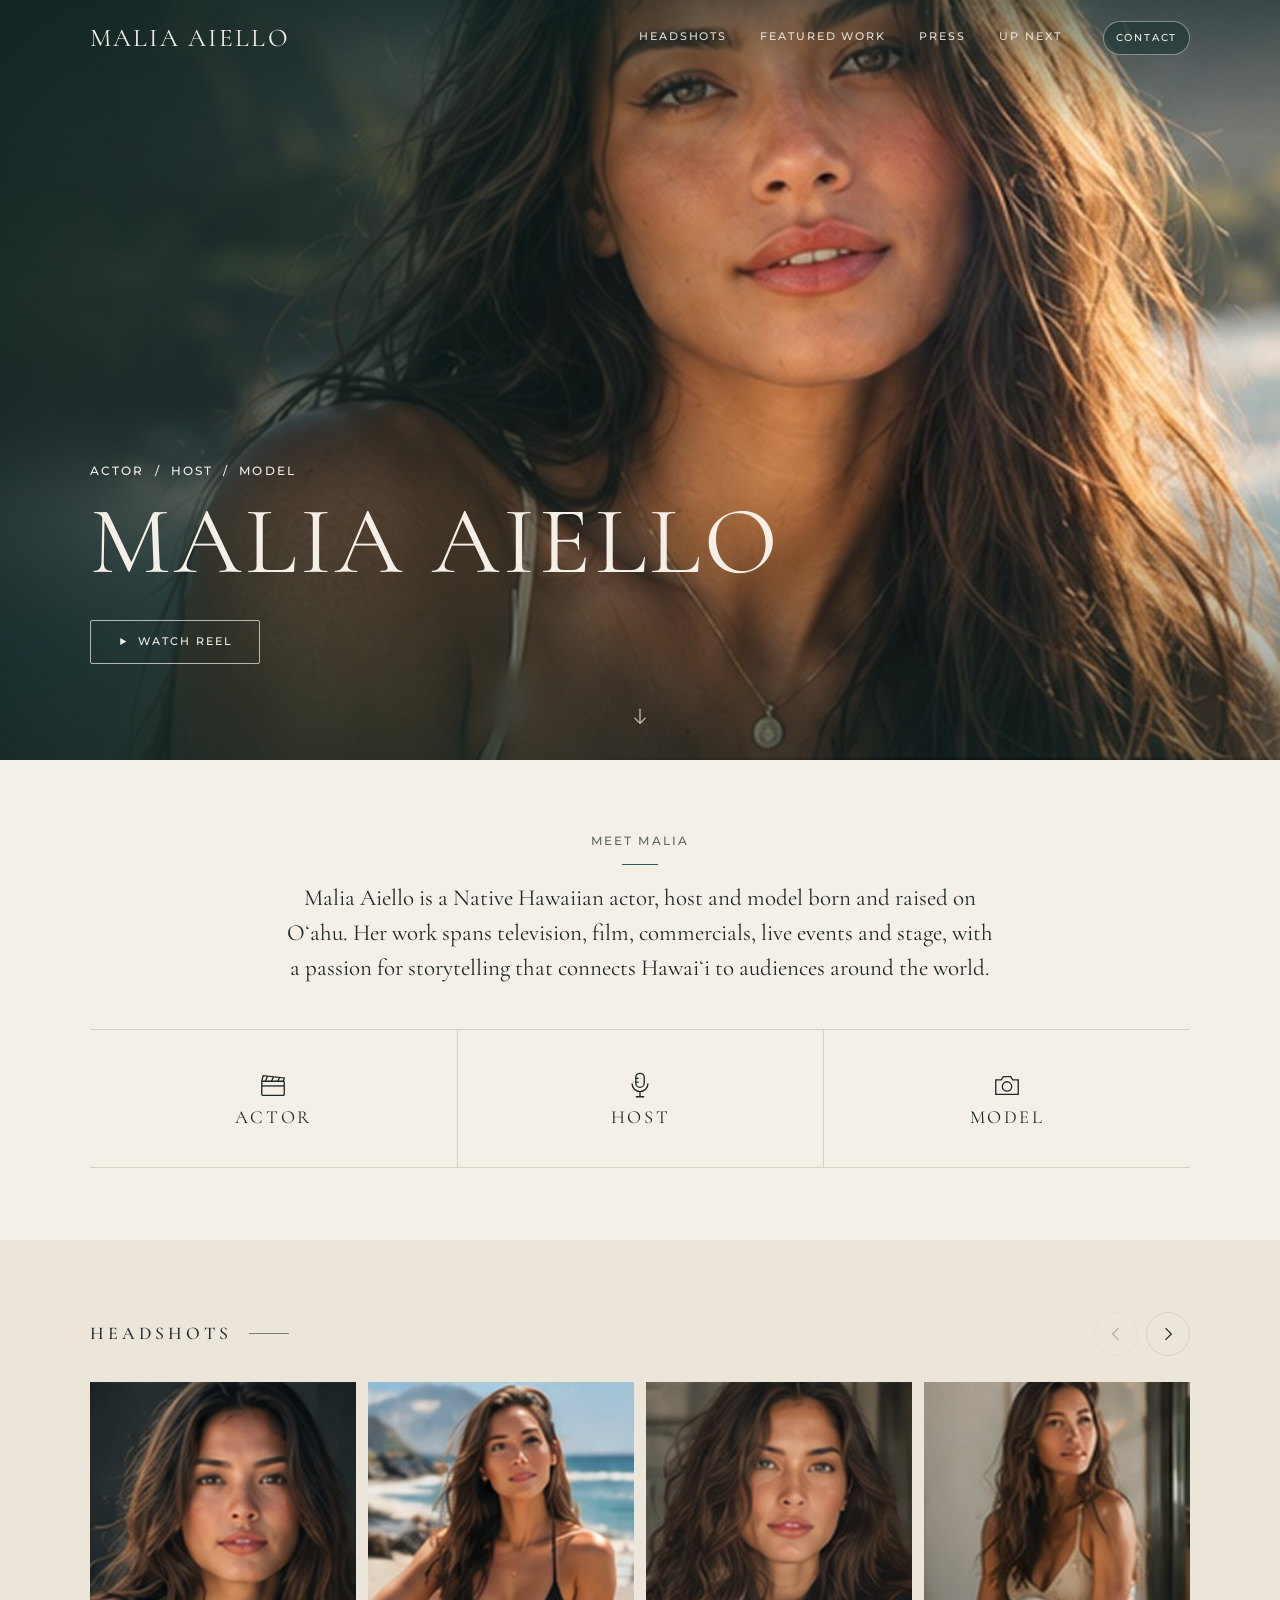
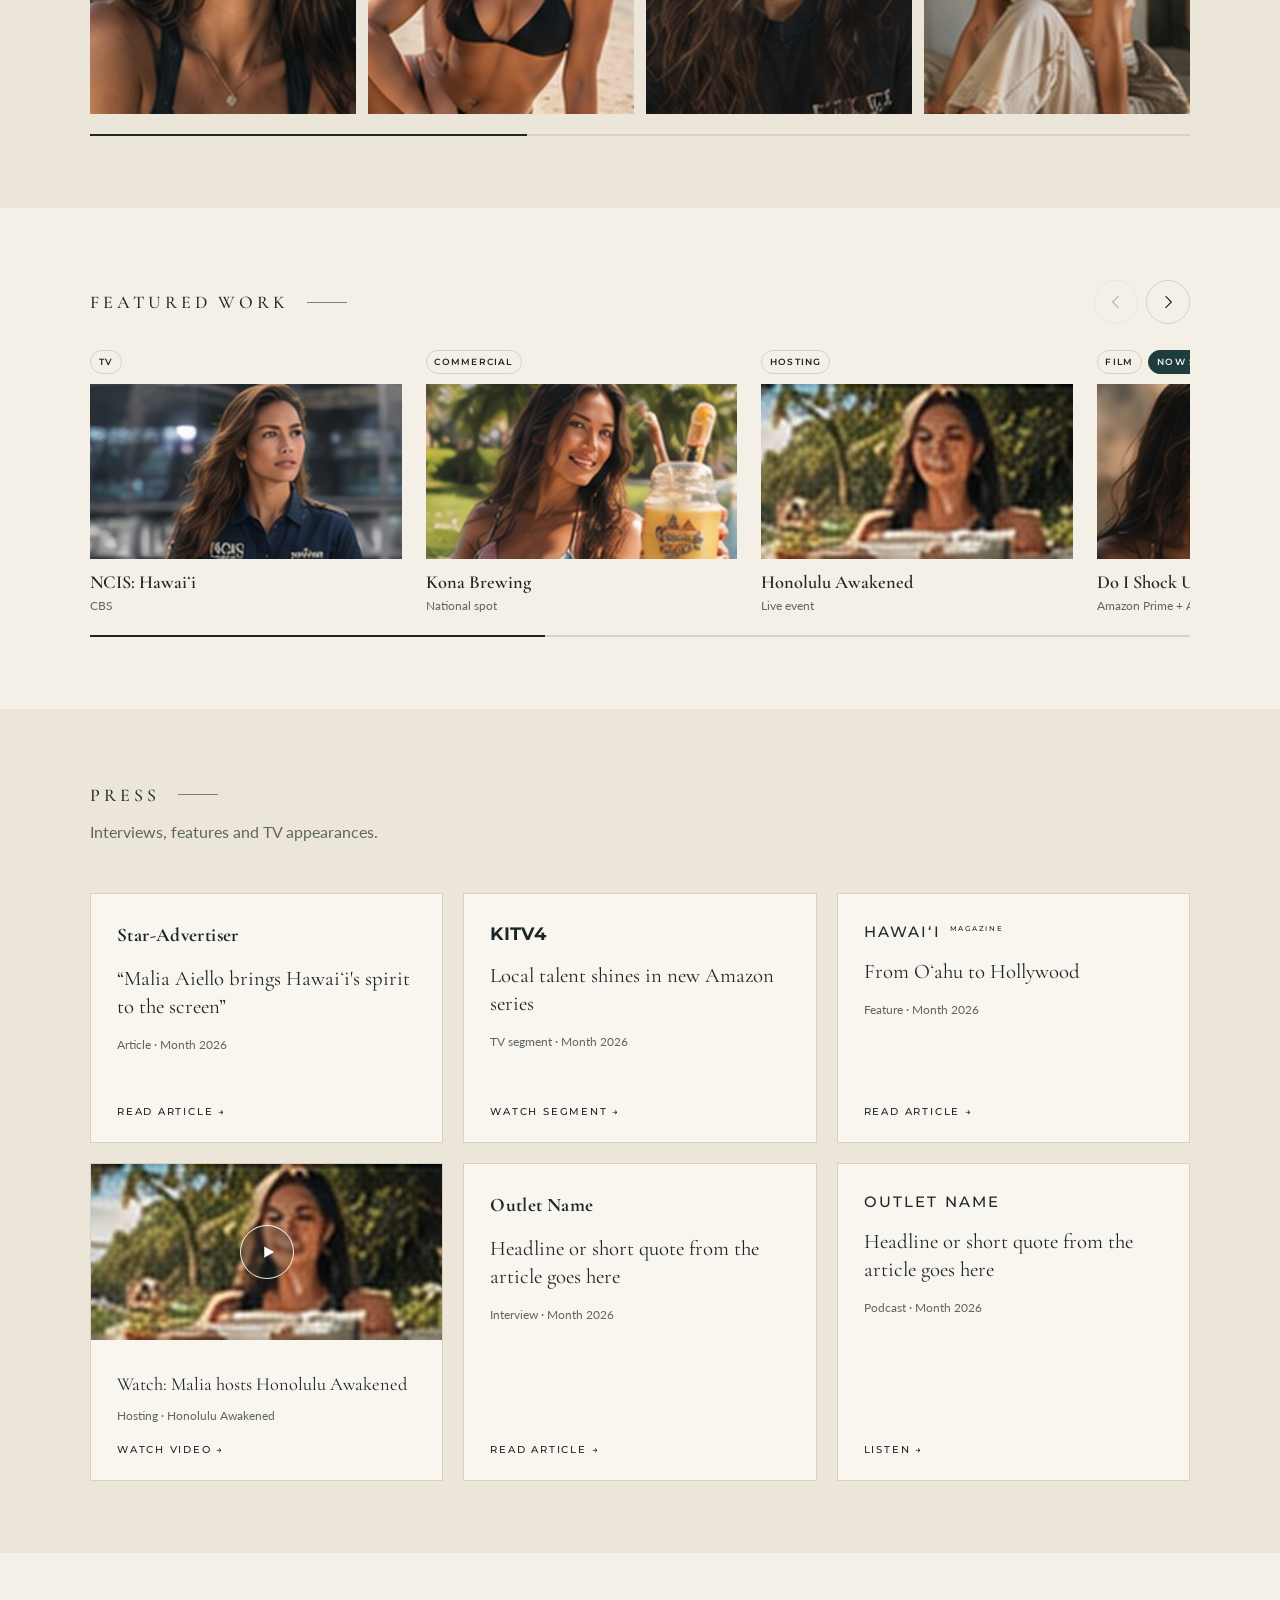
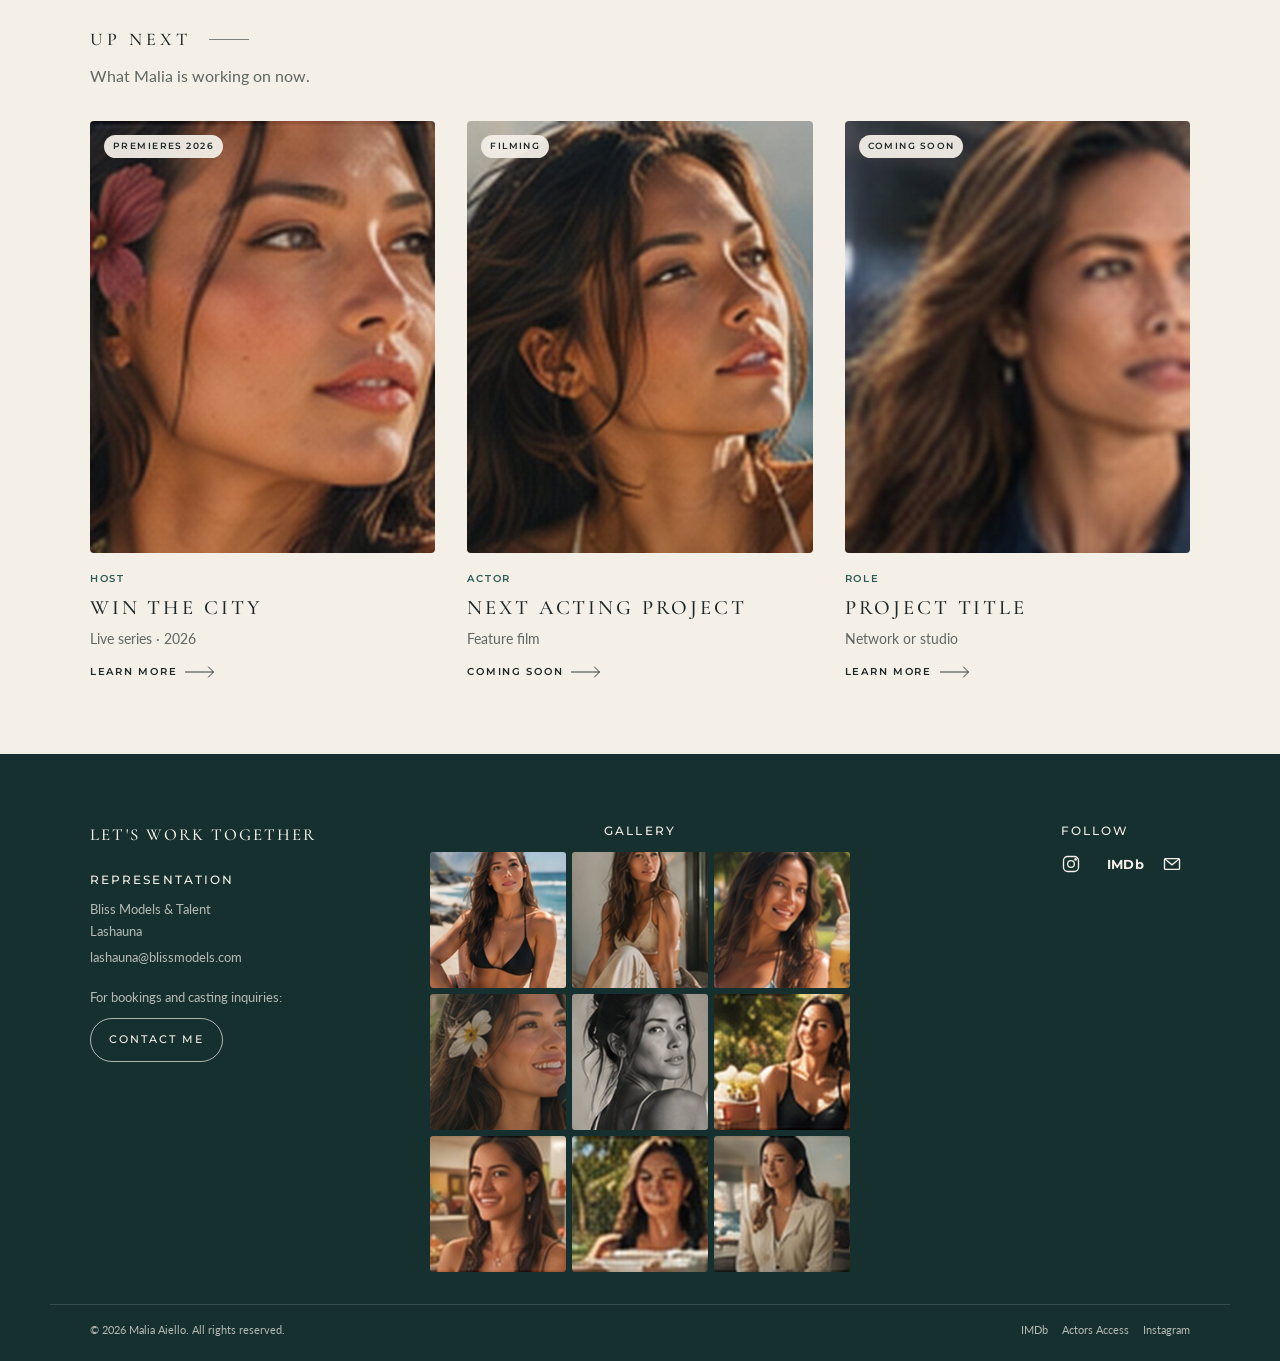
==== commit feb9f27f: "New Update w Client Feedback" ====
--- a/index.html
+++ b/index.html
@@ -4,7 +4,7 @@
   <meta charset="utf-8">
   <meta name="viewport" content="width=device-width, initial-scale=1">
   <title>Malia Aiello — Actor, Host &amp; Model | Hawaiʻi &amp; Los Angeles</title>
-  <meta name="description" content="Malia Aiello is a Native Hawaiian actor, host and model born and raised on Oʻahu. See her headshots, watch her reel and recent work, read her press, and get in touch for bookings.">
+  <meta name="description" content="Malia Aiello is a Native Hawaiian actor, host and model born and raised on Oʻahu. See her headshots, watch her reel and featured work, read her press, see what she has coming up, and get in touch for bookings.">
 
   <!-- Social share preview. TODO: replace image with a 1200×630 hosted photo -->
   <meta property="og:title" content="Malia Aiello — Actor, Host &amp; Model">
@@ -21,7 +21,7 @@
 <body>
 
 <!-- ===================== HEADER =====================
-     One-page site: Work, Reels and Press scroll to their sections below.
+     One-page site: Headshots, Featured Work, Press and Up Next scroll to their sections below.
      Contact is its own page. -->
 <header class="site-header">
   <div class="container">
@@ -30,9 +30,10 @@
     <button class="menu-toggle" aria-label="Open menu" aria-expanded="false" aria-controls="site-nav"><span></span></button>
 
     <nav class="nav" id="site-nav" aria-label="Main">
-      <a href="#work">Work</a>
-      <a href="#reel">Reels</a>
+      <a href="#headshots">Headshots</a>
+      <a href="#featured-work">Featured Work</a>
       <a href="#press">Press</a>
+      <a href="#up-next">Up Next</a>
       <a class="btn btn--pill btn--small" href="contact.html">Contact</a>
     </nav>
   </div>
@@ -50,18 +51,29 @@
        <video class="hero__bg" src="video/hero-loop.mp4" poster="images/hero.jpg"
               autoplay muted loop playsinline aria-hidden="true"></video>
 
-     "Watch Reel" scrolls down to the Featured Reel section. -->
+     REEL: "Watch Reel" opens a player right here in the hero, above the name.
+     Paste the reel's YouTube link (Share → Copy link; unlisted is fine) into
+     the button's href below. Without JavaScript the button opens YouTube. -->
 <section class="hero" id="top" style="--focus: 60% 18%; --focus-mobile: 58% 12%;">
   <img class="hero__bg" src="images/hero.jpg" alt="" fetchpriority="high">
 
   <div class="container hero__content">
+    <!-- Reel player: hidden until "Watch Reel" is pressed -->
+    <div class="hero__reel" hidden>
+      <div class="hero__reel-frame"></div>
+      <button class="hero__reel-close" type="button" aria-label="Close reel">
+        <svg viewBox="0 0 24 24" fill="none" stroke="currentColor" stroke-width="1.6" aria-hidden="true"><path d="M5 5l14 14M19 5L5 19"/></svg>
+      </button>
+    </div>
+
     <p class="eyebrow">Actor &nbsp;/&nbsp; Host &nbsp;/&nbsp; Model</p>
     <h1 class="display hero__name">Malia Aiello</h1>
 
     <div class="hero__actions">
-      <a class="btn btn--light" href="#reel">
-        <svg viewBox="0 0 24 24" fill="currentColor" aria-hidden="true"><path d="M7 4.5v15l13-7.5z"/></svg>
-        Watch Reel
+      <a class="btn btn--light hero__reel-btn" href="https://youtu.be/REEL_VIDEO_ID" aria-expanded="false">
+        <svg class="icon-play" viewBox="0 0 24 24" fill="currentColor" aria-hidden="true"><path d="M7 4.5v15l13-7.5z"/></svg>
+        <svg class="icon-close" viewBox="0 0 24 24" fill="none" stroke="currentColor" stroke-width="2" aria-hidden="true"><path d="M6 6l12 12M18 6L6 18"/></svg>
+        <span class="hero__reel-label">Watch Reel</span>
       </a>
     </div>
   </div>
@@ -176,476 +188,142 @@
 </section>
 
 
-<!-- ===================== FEATURED REEL =====================
-     Shows a poster image with a play button. The YouTube player only loads
-     when someone presses play: it's heavy, and loading it up front would
-     slow the page for everyone.
-
-     SETUP: paste the reel's YouTube link into data-video below, exactly as
-     YouTube gives it (Share → Copy link). Any form works: youtu.be/…,
-     youtube.com/watch?v=…, or a Shorts link. Unlisted videos are fine.
-     Then set the poster <img> to a still from that video.
-     Clicking any Featured Work card below also plays it here. -->
-<section class="section reel-section" id="reel" aria-labelledby="reel-title">
-  <div class="container">
-    <h2 class="line-title line-title--dark" id="reel-title">Featured Reel</h2>
-    <div class="player" id="player">
-      <div class="player__frame" data-video="https://youtu.be/VIDEO_ID">
-        <img class="player__poster" src="images/reel.jpg" alt="Still from Malia Aiello's featured reel">
-        <button class="player__play" type="button" aria-label="Play video: Malia Aiello Reel">
-          <span class="play" aria-hidden="true"><svg viewBox="0 0 24 24" fill="currentColor"><path d="M7 4.5v15l13-7.5z"/></svg></span>
-        </button>
-      </div>
-      <div class="player__info">
-        <h3 class="player__title">Malia Aiello Reel</h3>
-        <p class="player__meta">Acting, commercial and hosting highlights</p>
-      </div>
-    </div>
-  </div>
-</section>
-
-
 <!-- ===================== FEATURED WORK =====================
-     FILTER TABS: each button's data-filter matches the data-category on the
-     cards. To add a category, add a button and use the same word on the cards.
-
-     CARDS: clicking a card plays it in the Featured Reel player above (the
-     page scrolls up to it). Without JavaScript the card opens on YouTube.
-     Each card needs:
-       href          the video's YouTube link (paste it as-is; unlisted is fine)
-       data-category scene-clip, commercial or hosting
-       data-title / data-meta   text shown under the player when it plays
+     TAGS: the small labels above each video. Use any of Film, TV,
+       Commercial, Hosting, and add "Now Streaming" (it's highlighted) for
+       anything currently out. A card can have several:
+         <span class="tag">Film</span><span class="tag tag--streaming">Now Streaming</span>
+     CAROUSEL: the cards scroll sideways; the arrows and progress bar adjust
+       on their own as cards are added or removed. Order = left to right.
+     CARDS: clicking a card opens the video in a player over the page.
+       Without JavaScript the card opens on YouTube. Each card needs:
+         href                    the YouTube link (paste it as-is; unlisted is fine,
+                                 and so are public videos on other channels)
+         data-title / data-meta  shown under the video while it plays
      THUMBNAILS: use your own still, or YouTube's automatic one:
        https://i.ytimg.com/vi/VIDEO_ID/hqdefault.jpg -->
-<section class="section work-section" id="work" aria-labelledby="work-title">
+<section class="section work-section" id="featured-work" aria-labelledby="work-title">
   <div class="container">
-    <div class="work-section__head">
+    <div class="carousel-head">
       <h2 class="line-title line-title--dark" id="work-title">Featured Work</h2>
-      <div class="filters" role="group" aria-label="Filter videos by category">
-        <button type="button" class="filter" data-filter="all" aria-pressed="true">All</button>
-        <button type="button" class="filter" data-filter="scene-clip" aria-pressed="false">Scene Clip</button>
-        <button type="button" class="filter" data-filter="commercial" aria-pressed="false">Commercial</button>
-        <button type="button" class="filter" data-filter="hosting" aria-pressed="false">Hosting</button>
-      </div>
-    </div>
-
-    <div class="video-grid">
-
-      <a class="video-card" href="https://youtu.be/VIDEO_ID"
-         data-category="scene-clip"
+      <div class="carousel-controls">
+        <button class="carousel__btn carousel__btn--prev" type="button" aria-label="Previous videos">
+          <svg viewBox="0 0 24 24" fill="none" stroke="currentColor" stroke-width="1.4" aria-hidden="true"><path d="M15 5l-7 7 7 7"/></svg>
+        </button>
+        <button class="carousel__btn carousel__btn--next" type="button" aria-label="Next videos">
+          <svg viewBox="0 0 24 24" fill="none" stroke="currentColor" stroke-width="1.4" aria-hidden="true"><path d="M9 5l7 7-7 7"/></svg>
+        </button>
+      </div>
+    </div>
+
+    <div class="carousel__track work-track" tabindex="0" aria-label="Featured work, scroll sideways for more">
+
+      <a class="video-card" href="https://youtu.be/VIDEO_ID"
          data-title="NCIS: Hawaiʻi"
          data-meta="Scene Clip · CBS">
+        <div class="video-card__tags"><span class="tag">TV</span></div>
         <div class="card__media">
           <img src="images/streaming-2.jpg" alt="Malia in a scene from NCIS: Hawaiʻi" loading="lazy">
           <span class="play" aria-hidden="true"><svg viewBox="0 0 24 24" fill="currentColor"><path d="M7 4.5v15l13-7.5z"/></svg></span>
         </div>
-        <p class="video-card__label">Scene Clip</p>
         <h3 class="video-card__title">NCIS: Hawaiʻi</h3>
         <p class="card__meta">CBS</p>
       </a>
 
       <a class="video-card" href="https://youtu.be/VIDEO_ID"
-         data-category="commercial"
          data-title="Kona Brewing"
          data-meta="Commercial · National spot">
+        <div class="video-card__tags"><span class="tag">Commercial</span></div>
         <div class="card__media">
           <img src="images/streaming-3.jpg" alt="Malia in a Kona Brewing commercial" loading="lazy">
           <span class="play" aria-hidden="true"><svg viewBox="0 0 24 24" fill="currentColor"><path d="M7 4.5v15l13-7.5z"/></svg></span>
         </div>
-        <p class="video-card__label">Commercial</p>
         <h3 class="video-card__title">Kona Brewing</h3>
         <p class="card__meta">National spot</p>
       </a>
 
       <a class="video-card" href="https://youtu.be/VIDEO_ID"
-         data-category="hosting"
          data-title="Honolulu Awakened"
          data-meta="Hosting · Live event">
+        <div class="video-card__tags"><span class="tag">Hosting</span></div>
         <div class="card__media">
           <img src="images/press-video.jpg" alt="Malia hosting Honolulu Awakened" loading="lazy">
           <span class="play" aria-hidden="true"><svg viewBox="0 0 24 24" fill="currentColor"><path d="M7 4.5v15l13-7.5z"/></svg></span>
         </div>
-        <p class="video-card__label">Hosting</p>
         <h3 class="video-card__title">Honolulu Awakened</h3>
         <p class="card__meta">Live event</p>
       </a>
 
       <a class="video-card" href="https://youtu.be/VIDEO_ID"
-         data-category="scene-clip"
          data-title="Do I Shock U Like Lightning"
-         data-meta="Scene Clip · Film">
+         data-meta="Amazon Prime + Apple TV+">
+        <div class="video-card__tags"><span class="tag">Film</span><span class="tag tag--streaming">Now Streaming</span></div>
         <div class="card__media">
           <img src="images/streaming-1.jpg" alt="Malia in a scene from Do I Shock U Like Lightning" loading="lazy">
           <span class="play" aria-hidden="true"><svg viewBox="0 0 24 24" fill="currentColor"><path d="M7 4.5v15l13-7.5z"/></svg></span>
         </div>
-        <p class="video-card__label">Scene Clip</p>
         <h3 class="video-card__title">Do I Shock U Like Lightning</h3>
-        <p class="card__meta">Film</p>
-      </a>
-
-      <a class="video-card" href="https://youtu.be/VIDEO_ID"
-         data-category="commercial"
+        <p class="card__meta">Amazon Prime + Apple TV+</p>
+      </a>
+
+      <a class="video-card" href="https://youtu.be/VIDEO_ID"
          data-title="Zippy's"
          data-meta="Commercial · Regional spot">
+        <div class="video-card__tags"><span class="tag">Commercial</span></div>
         <div class="card__media">
           <img src="images/streaming-4.jpg" alt="Malia in a Zippy's commercial" loading="lazy">
           <span class="play" aria-hidden="true"><svg viewBox="0 0 24 24" fill="currentColor"><path d="M7 4.5v15l13-7.5z"/></svg></span>
         </div>
-        <p class="video-card__label">Commercial</p>
         <h3 class="video-card__title">Zippy's</h3>
         <p class="card__meta">Regional spot</p>
       </a>
 
       <a class="video-card" href="https://youtu.be/VIDEO_ID"
-         data-category="hosting"
          data-title="Win the City"
          data-meta="Hosting · Host · 2026">
+        <div class="video-card__tags"><span class="tag">TV</span></div>
         <div class="card__media">
           <img src="images/projects/win-the-city.jpg" alt="Malia hosting Win the City" loading="lazy">
           <span class="play" aria-hidden="true"><svg viewBox="0 0 24 24" fill="currentColor"><path d="M7 4.5v15l13-7.5z"/></svg></span>
         </div>
-        <p class="video-card__label">Hosting</p>
         <h3 class="video-card__title">Win the City</h3>
         <p class="card__meta">Host · 2026</p>
       </a>
 
       <a class="video-card" href="https://youtu.be/VIDEO_ID"
-         data-category="commercial"
          data-title="Uniqlo"
          data-meta="Commercial · Campaign">
+        <div class="video-card__tags"><span class="tag">Commercial</span></div>
         <div class="card__media">
           <img src="images/work-4.jpg" alt="Malia in a Uniqlo campaign" loading="lazy">
           <span class="play" aria-hidden="true"><svg viewBox="0 0 24 24" fill="currentColor"><path d="M7 4.5v15l13-7.5z"/></svg></span>
         </div>
-        <p class="video-card__label">Commercial</p>
         <h3 class="video-card__title">Uniqlo</h3>
         <p class="card__meta">Campaign</p>
       </a>
 
-      <a class="video-card" href="https://youtu.be/VIDEO_ID"
-         data-category="commercial"
+      <a class="video-card" href="https://www.youtube.com/watch?v=4KTUyrj2D80"
          data-title="Honolulu Cookie Company"
-         data-meta="Commercial · Commercial">
+         data-meta="Regional spot">
+        <div class="video-card__tags"><span class="tag">Commercial</span></div>
         <div class="card__media">
           <img src="images/work-5.jpg" alt="Malia in a Honolulu Cookie Company commercial" loading="lazy">
           <span class="play" aria-hidden="true"><svg viewBox="0 0 24 24" fill="currentColor"><path d="M7 4.5v15l13-7.5z"/></svg></span>
         </div>
-        <p class="video-card__label">Commercial</p>
         <h3 class="video-card__title">Honolulu Cookie Company</h3>
-        <p class="card__meta">Commercial</p>
-      </a>
-
-    </div>
-
-    <p class="video-empty" hidden>No videos in this category yet.</p>
-  </div>
-</section>
-
-
-<!-- ===================== FILM / TV (project view) =====================
-     One card per credit, newest first. Give each card a short unique
-     data-project id (lowercase, dashes): it links the project to its photos.
-     Tapping a card opens a panel with everything about that project. Each card's panel content lives in the
-     <template> right below it, so a whole project is edited in one place.
-
-     CARD: still (16:9), type (e.g. "TV Series · CBS"), title, role and year.
-       Optional status tag: "Now streaming", "Premieres 2026", "Filming".
-     PANEL (inside <template>): include only what the project has. Leave a
-       part out and the panel closes the gap:
-       - clip: a YouTube link in data-video (unlisted is fine). No clip?
-         Use the still-only version, as on Win the City below.
-       - facts: Role / Credit / Year (add or remove rows freely)
-       - summary: one or two sentences
-       - watch buttons: one per platform, linking to the title's page there
-       - behind the scenes: filled in automatically from the Behind the
-         Scenes strip (any card there with the same data-project id)
-       - press: outlet + headline, linking to the article
-     Credits, roles and years below are placeholders; confirm each one. -->
-<section class="section film-tv" id="film-tv" aria-labelledby="film-tv-title">
-  <div class="container">
-    <h2 class="line-title line-title--dark" id="film-tv-title">Film / TV</h2>
-    <p class="section-intro">Select a project for clips, photos, press and where to watch.</p>
-
-    <div class="credit-grid">
-    <article class="credit" data-project="ncis">
-      <button class="credit__open" type="button" aria-haspopup="dialog">
-        <span class="credit__media">
-          <img src="images/projects/ncis.jpg" alt="" loading="lazy">
-          
-        </span>
-        <span class="credit__type">TV Series · CBS</span>
-        <span class="credit__title">NCIS: Hawaiʻi</span>
-        <span class="credit__role">as Character Name · Year</span>
-        <span class="credit__more">View project <svg viewBox="0 0 40 16" fill="none" stroke="currentColor" stroke-width="1.2" aria-hidden="true"><path d="M0 8h38M31 1l7 7-7 7"/></svg></span>
-      </button>
-      <template class="credit__detail">
-        <div class="pd">
-          <div class="pd__media">
-          <div class="player__frame pd__frame" data-video="https://youtu.be/VIDEO_ID">
-            <img class="player__poster" src="images/projects/ncis.jpg" alt="Still from NCIS: Hawaiʻi">
-            <button class="player__play" type="button" aria-label="Play clip from NCIS: Hawaiʻi"><span class="play" aria-hidden="true"><svg viewBox="0 0 24 24" fill="currentColor"><path d="M7 4.5v15l13-7.5z"/></svg></span></button>
-          </div>
-          </div>
-          <div class="pd__info">
-            <p class="pd__type">TV Series · CBS</p>
-            <h3 class="pd__title" data-panel-title>NCIS: Hawaiʻi</h3>
-            <dl class="pd__facts">
-            <div><dt>Role</dt><dd>Character Name</dd></div>
-            <div><dt>Credit</dt><dd>Guest star</dd></div>
-            <div><dt>Year</dt><dd>Year</dd></div>
-            </dl>
-            <p class="pd__summary">One or two sentences about the episode and Malia’s part in it: who she played and what the scene asked of her.</p>
-          <div class="pd__watch">
-            <a class="btn btn--solid btn--small" href="#" target="_blank" rel="noopener">Watch on Paramount+ <svg viewBox="0 0 24 24" fill="none" stroke="currentColor" stroke-width="1.6" aria-hidden="true"><path d="M7 17L17 7M9 7h8v8"/></svg></a>
-          </div>
-          <div class="pd__block">
-            <h4 class="pd__label">Press</h4>
-            <ul class="pd__press">
-              <li><a href="#" target="_blank" rel="noopener"><span class="pd__outlet">Star-Advertiser</span><span class="pd__headline">“Malia Aiello brings Hawaiʻi’s spirit to the screen”</span><svg viewBox="0 0 24 24" fill="none" stroke="currentColor" stroke-width="1.6" aria-hidden="true"><path d="M7 17L17 7M9 7h8v8"/></svg></a></li>
-              <li><a href="#" target="_blank" rel="noopener"><span class="pd__outlet">Hawaiʻi Magazine</span><span class="pd__headline">From Oʻahu to Hollywood</span><svg viewBox="0 0 24 24" fill="none" stroke="currentColor" stroke-width="1.6" aria-hidden="true"><path d="M7 17L17 7M9 7h8v8"/></svg></a></li>
-            </ul>
-          </div>
-          </div>
-          <div class="pd__block pd__block--bts" data-bts-slot hidden>
-            <h4 class="pd__label">Behind the scenes</h4>
-            <div class="pd__bts"></div>
-          </div>
-        </div>
-      </template>
-    </article>
-    <article class="credit" data-project="do-i-shock-u">
-      <button class="credit__open" type="button" aria-haspopup="dialog">
-        <span class="credit__media">
-          <img src="images/projects/lightning.jpg" alt="" loading="lazy">
-          <span class="status">Now streaming</span>
-        </span>
-        <span class="credit__type">Feature Film</span>
-        <span class="credit__title">Do I Shock U Like Lightning</span>
-        <span class="credit__role">as Character Name · Year</span>
-        <span class="credit__more">View project <svg viewBox="0 0 40 16" fill="none" stroke="currentColor" stroke-width="1.2" aria-hidden="true"><path d="M0 8h38M31 1l7 7-7 7"/></svg></span>
-      </button>
-      <template class="credit__detail">
-        <div class="pd">
-          <div class="pd__media">
-          <div class="player__frame pd__frame" data-video="https://youtu.be/VIDEO_ID">
-            <img class="player__poster" src="images/projects/lightning.jpg" alt="Still from Do I Shock U Like Lightning">
-            <button class="player__play" type="button" aria-label="Play clip from Do I Shock U Like Lightning"><span class="play" aria-hidden="true"><svg viewBox="0 0 24 24" fill="currentColor"><path d="M7 4.5v15l13-7.5z"/></svg></span></button>
-          </div>
-          </div>
-          <div class="pd__info">
-            <p class="pd__type">Feature Film</p>
-            <h3 class="pd__title" data-panel-title>Do I Shock U Like Lightning</h3>
-            <dl class="pd__facts">
-            <div><dt>Role</dt><dd>Character Name</dd></div>
-            <div><dt>Credit</dt><dd>Supporting</dd></div>
-            <div><dt>Year</dt><dd>Year</dd></div>
-            </dl>
-            <p class="pd__summary">One or two sentences about the film and her role.</p>
-          <div class="pd__watch">
-            <a class="btn btn--solid btn--small" href="#" target="_blank" rel="noopener">Watch on Prime Video <svg viewBox="0 0 24 24" fill="none" stroke="currentColor" stroke-width="1.6" aria-hidden="true"><path d="M7 17L17 7M9 7h8v8"/></svg></a>
-            <a class="btn btn--solid btn--small" href="#" target="_blank" rel="noopener">Watch on Apple TV <svg viewBox="0 0 24 24" fill="none" stroke="currentColor" stroke-width="1.6" aria-hidden="true"><path d="M7 17L17 7M9 7h8v8"/></svg></a>
-          </div>
-          <div class="pd__block">
-            <h4 class="pd__label">Press</h4>
-            <ul class="pd__press">
-              <li><a href="#" target="_blank" rel="noopener"><span class="pd__outlet">KITV4</span><span class="pd__headline">Local talent shines in new Amazon series</span><svg viewBox="0 0 24 24" fill="none" stroke="currentColor" stroke-width="1.6" aria-hidden="true"><path d="M7 17L17 7M9 7h8v8"/></svg></a></li>
-            </ul>
-          </div>
-          </div>
-          <div class="pd__block pd__block--bts" data-bts-slot hidden>
-            <h4 class="pd__label">Behind the scenes</h4>
-            <div class="pd__bts"></div>
-          </div>
-        </div>
-      </template>
-    </article>
-    <article class="credit" data-project="win-the-city">
-      <button class="credit__open" type="button" aria-haspopup="dialog">
-        <span class="credit__media">
-          <img src="images/projects/win-the-city.jpg" alt="" loading="lazy">
-          <span class="status">Premieres 2026</span>
-        </span>
-        <span class="credit__type">TV Series · Host</span>
-        <span class="credit__title">Win the City</span>
-        <span class="credit__role">Host · 2026</span>
-        <span class="credit__more">View project <svg viewBox="0 0 40 16" fill="none" stroke="currentColor" stroke-width="1.2" aria-hidden="true"><path d="M0 8h38M31 1l7 7-7 7"/></svg></span>
-      </button>
-      <template class="credit__detail">
-        <div class="pd">
-          <div class="pd__media">
-          <div class="pd__frame pd__frame--still"><img src="images/projects/win-the-city.jpg" alt="Still from Win the City"><span class="pd__note">Premieres 2026</span></div>
-          
-          </div>
-          <div class="pd__info">
-            <p class="pd__type">TV Series · Host</p>
-            <h3 class="pd__title" data-panel-title>Win the City</h3>
-            <dl class="pd__facts">
-            <div><dt>Role</dt><dd>Host</dd></div>
-            <div><dt>Year</dt><dd>2026</dd></div>
-            </dl>
-            <p class="pd__summary">A short line about the show. Clips, photos and watch links can be added once it airs.</p>
-          
-          
-          </div>
-          <div class="pd__block pd__block--bts" data-bts-slot hidden>
-            <h4 class="pd__label">Behind the scenes</h4>
-            <div class="pd__bts"></div>
-          </div>
-        </div>
-      </template>
-    </article>
-    <article class="credit" data-project="project-title">
-      <button class="credit__open" type="button" aria-haspopup="dialog">
-        <span class="credit__media">
-          <img src="images/projects/project-title.jpg" alt="" loading="lazy">
-          
-        </span>
-        <span class="credit__type">Feature Film</span>
-        <span class="credit__title">Project Title</span>
-        <span class="credit__role">as Character Name · Year</span>
-        <span class="credit__more">View project <svg viewBox="0 0 40 16" fill="none" stroke="currentColor" stroke-width="1.2" aria-hidden="true"><path d="M0 8h38M31 1l7 7-7 7"/></svg></span>
-      </button>
-      <template class="credit__detail">
-        <div class="pd">
-          <div class="pd__media">
-          <div class="pd__frame pd__frame--still"><img src="images/projects/project-title.jpg" alt="Still from Project Title"></div>
-          
-          </div>
-          <div class="pd__info">
-            <p class="pd__type">Feature Film</p>
-            <h3 class="pd__title" data-panel-title>Project Title</h3>
-            <dl class="pd__facts">
-            <div><dt>Role</dt><dd>Character Name</dd></div>
-            <div><dt>Year</dt><dd>Year</dd></div>
-            </dl>
-            <p class="pd__summary">A credit with only the basics: a still and the credit details. The panel simply leaves out the sections it doesn’t have.</p>
-          
-          
-          </div>
-          <div class="pd__block pd__block--bts" data-bts-slot hidden>
-            <h4 class="pd__label">Behind the scenes</h4>
-            <div class="pd__bts"></div>
-          </div>
-        </div>
-      </template>
-    </article>
-    </div>
-  </div>
-
-  <dialog class="project-panel" aria-label="Project details">
-    <div class="project-panel__bar">
-      <div class="project-panel__nav">
-        <button class="project-panel__step" type="button" data-step="-1" aria-label="Previous project">
-          <svg viewBox="0 0 24 24" fill="none" stroke="currentColor" stroke-width="1.4" aria-hidden="true"><path d="M15 5l-7 7 7 7"/></svg>
-        </button>
-        <span class="project-panel__count" aria-live="polite"></span>
-        <button class="project-panel__step" type="button" data-step="1" aria-label="Next project">
-          <svg viewBox="0 0 24 24" fill="none" stroke="currentColor" stroke-width="1.4" aria-hidden="true"><path d="M9 5l7 7-7 7"/></svg>
-        </button>
-      </div>
-      <button class="project-panel__close" type="button" aria-label="Close" autofocus>
-        <svg viewBox="0 0 24 24" fill="none" stroke="currentColor" stroke-width="1.6" aria-hidden="true"><path d="M5 5l14 14M19 5L5 19"/></svg>
-      </button>
-    </div>
-    <div class="project-panel__body"></div>
-  </dialog>
-</section>
-
-
-<!-- ===================== BEHIND THE SCENES (stories strip) =====================
-     Tall 9:16 cards, like phone stories. Mix photos and short clips; tapping
-     any card opens it full-size.
-
-     PHOTO: copy a <button class="story"> block, set the <img> src (portrait
-       9:16, ~1080×1920 or 540×960) and data-full (can be a bigger version).
-     SHORT CLIP (loops silently while on screen): copy a "story--clip" block.
-       Keep clips about 5–10 seconds, no sound needed, MP4 (H.264), 1–3 MB.
-       Set the <video> src and data-video to the file, and poster to a still
-       from it (shown until the clip starts, and to anyone who has turned off
-       animations on their device).
-     LONGER CLIP (unlisted YouTube or a Short): use a photo block, and add
-       data-youtube="paste the YouTube link" plus the story--clip class so it
-       shows the play badge. It opens in the full-size viewer.
-     CAPTIONS: story__tag is the small line (project or place); story__caption
-       is the main line. Keep both short.
-     LINK TO A PROJECT: add data-project="…" with the same id as a Film / TV
-       card (e.g. data-project="ncis") and the photo or clip also appears in
-       that project's panel. Add it here once; it shows up in both places.
-     Check with each production before posting on-set photos: many are
-       under embargo until the project is released. -->
-<section class="bts" id="behind-the-scenes" aria-labelledby="bts-title">
-  <div class="container">
-    <div class="carousel-head">
-      <div>
-        <h2 class="line-title" id="bts-title">Behind the Scenes</h2>
-        <p class="bts__intro">On set, in the chair and between takes.</p>
-      </div>
-      <div class="carousel-controls">
-        <button class="carousel__btn carousel__btn--prev" type="button" aria-label="Previous">
-          <svg viewBox="0 0 24 24" fill="none" stroke="currentColor" stroke-width="1.4" aria-hidden="true"><path d="M15 5l-7 7 7 7"/></svg>
-        </button>
-        <button class="carousel__btn carousel__btn--next" type="button" aria-label="Next">
-          <svg viewBox="0 0 24 24" fill="none" stroke="currentColor" stroke-width="1.4" aria-hidden="true"><path d="M9 5l7 7-7 7"/></svg>
-        </button>
-      </div>
-    </div>
-
-    <div class="carousel">
-      <div class="carousel__track" tabindex="0" aria-label="Behind the scenes photos and clips, scroll sideways for more">
-        <button class="story story--clip" type="button" data-video="video/bts-clip-1.mp4" data-project="ncis" data-alt="Malia between takes on a beach set" aria-label="Play clip: Golden hour on set">
-          <video class="story__media" src="video/bts-clip-1.mp4" poster="images/bts/clip-1.jpg" muted loop playsinline preload="none" aria-hidden="true"></video>
-          <span class="story__badge" aria-hidden="true"><svg viewBox="0 0 24 24" fill="currentColor"><path d="M7 4.5v15l13-7.5z"/></svg></span>
-          <span class="story__text"><span class="story__tag">NCIS: Hawaiʻi</span><span class="story__caption">Golden hour on set</span></span>
-        </button>
-        <button class="story" type="button" data-full="images/bts/bts-1.jpg" aria-label="View photo: Hosting live">
-          <img class="story__media" src="images/bts/bts-1.jpg" alt="Malia on stage with a microphone" loading="lazy">
-          <span class="story__text"><span class="story__tag">Honolulu Awakened</span><span class="story__caption">Hosting live</span></span>
-        </button>
-        <button class="story" type="button" data-full="images/bts/bts-6.jpg" data-project="ncis" aria-label="View photo: Blocking a scene">
-          <img class="story__media" src="images/bts/bts-6.jpg" alt="Malia on set in costume" loading="lazy">
-          <span class="story__text"><span class="story__tag">NCIS: Hawaiʻi</span><span class="story__caption">Blocking a scene</span></span>
-        </button>
-        <button class="story story--clip" type="button" data-video="video/bts-clip-2.mp4" data-alt="Malia in hair and makeup, flower in her hair" aria-label="Play clip: Hair & makeup">
-          <video class="story__media" src="video/bts-clip-2.mp4" poster="images/bts/clip-2.jpg" muted loop playsinline preload="none" aria-hidden="true"></video>
-          <span class="story__badge" aria-hidden="true"><svg viewBox="0 0 24 24" fill="currentColor"><path d="M7 4.5v15l13-7.5z"/></svg></span>
-          <span class="story__text"><span class="story__tag">5am call time</span><span class="story__caption">Hair & makeup</span></span>
-        </button>
-        <button class="story" type="button" data-full="images/bts/bts-2.jpg" data-project="win-the-city" aria-label="View photo: Mic check">
-          <img class="story__media" src="images/bts/bts-2.jpg" alt="Malia testing a microphone before a show" loading="lazy">
-          <span class="story__text"><span class="story__tag">Win the City</span><span class="story__caption">Mic check</span></span>
-        </button>
-        <button class="story" type="button" data-full="images/bts/bts-5.jpg" aria-label="View photo: Between segments">
-          <img class="story__media" src="images/bts/bts-5.jpg" alt="Malia hosting outdoors, wearing a lei" loading="lazy">
-          <span class="story__text"><span class="story__tag">Live event</span><span class="story__caption">Between segments</span></span>
-        </button>
-        <button class="story story--clip" type="button" data-video="video/bts-clip-3.mp4" data-alt="Malia on the beach during a wardrobe test" aria-label="Play clip: Wardrobe test">
-          <video class="story__media" src="video/bts-clip-3.mp4" poster="images/bts/clip-3.jpg" muted loop playsinline preload="none" aria-hidden="true"></video>
-          <span class="story__badge" aria-hidden="true"><svg viewBox="0 0 24 24" fill="currentColor"><path d="M7 4.5v15l13-7.5z"/></svg></span>
-          <span class="story__text"><span class="story__tag">Swim campaign</span><span class="story__caption">Wardrobe test</span></span>
-        </button>
-        <button class="story" type="button" data-full="images/bts/bts-3.jpg" aria-label="View photo: Press day">
-          <img class="story__media" src="images/bts/bts-3.jpg" alt="Malia at a press event" loading="lazy">
-          <span class="story__text"><span class="story__tag">Hawaiʻi Magazine</span><span class="story__caption">Press day</span></span>
-        </button>
-        <button class="story" type="button" data-full="images/bts/bts-4.jpg" data-project="do-i-shock-u" aria-label="View photo: With the cast">
-          <img class="story__media" src="images/bts/bts-4.jpg" alt="Malia with castmates on set" loading="lazy">
-          <span class="story__text"><span class="story__tag">Do I Shock U Like Lightning</span><span class="story__caption">With the cast</span></span>
-        </button>
-      </div>
-    </div>
-  </div>
-
-  <!-- Full-size view, opened by tapping a card -->
-  <dialog class="lightbox" aria-label="Behind the scenes, full-size view">
+        <p class="card__meta">Regional spot</p>
+      </a>
+
+    </div>
+
+    
+  </div>
+
+  <!-- Pop-up player for the cards above -->
+  <dialog class="lightbox video-viewer" aria-label="Video player">
     <div class="lightbox__stage"></div>
     <p class="lightbox__caption"></p>
-    <button class="lightbox__btn lightbox__btn--prev" type="button" aria-label="Previous">
-      <svg viewBox="0 0 24 24" fill="none" stroke="currentColor" stroke-width="1.4" aria-hidden="true"><path d="M15 5l-7 7 7 7"/></svg>
-    </button>
-    <button class="lightbox__btn lightbox__btn--next" type="button" aria-label="Next">
-      <svg viewBox="0 0 24 24" fill="none" stroke="currentColor" stroke-width="1.4" aria-hidden="true"><path d="M9 5l7 7-7 7"/></svg>
-    </button>
-    <button class="lightbox__close" type="button" aria-label="Close">
+    <button class="lightbox__close" type="button" aria-label="Close video" autofocus>
       <svg viewBox="0 0 24 24" fill="none" stroke="currentColor" stroke-width="1.6" aria-hidden="true"><path d="M5 5l14 14M19 5L5 19"/></svg>
     </button>
   </dialog>
@@ -717,35 +395,129 @@
     </a>
 
   </div>
-
-  <!-- Press kit / media inquiries: sends press to the contact page -->
-  <div class="press-cta">
-    <p>For interviews and media inquiries, please get in touch.</p>
-    <a class="btn btn--solid" href="contact.html">Contact</a>
-  </div>
   </div>
 </section>
 
 
+<!-- ===================== UP NEXT =====================
+     Three cards, one per upcoming project, all visible at once. Works with
+     1, 2 or 3 (the row centers itself); on phones the cards swipe sideways.
+     STATUS TAG: short words like "Filming", "Premieres Spring 2027",
+       "Coming soon".
+     PHOTO: portrait, 4:5 (e.g. 800×1000). A still, poster or on-set shot.
+     LINK: the card links to the project (trailer, network page, press). -->
+<section class="section upnext-cards" id="up-next" aria-labelledby="next-title">
+  <div class="container">
+    <h2 class="line-title line-title--dark" id="next-title">Up Next</h2>
+    <p class="section-intro">What Malia is working on now.</p>
+    <div class="project-row">
+      <article class="project-card">
+        <a class="project-card__link" href="#">
+          <div class="project-card__media">
+            <img src="images/upnext/project-1.jpg" alt="Malia with a hibiscus in her hair" loading="lazy">
+            <span class="status">Premieres 2026</span>
+          </div>
+          <p class="project-card__role">Host</p>
+          <h3 class="project-card__title">Win the City</h3>
+          <p class="project-card__meta">Live series · 2026</p>
+          <span class="project-card__cta">Learn more <svg viewBox="0 0 40 16" fill="none" stroke="currentColor" stroke-width="1.2" aria-hidden="true"><path d="M0 8h38M31 1l7 7-7 7"/></svg></span>
+        </a>
+      </article>
+      <article class="project-card">
+        <a class="project-card__link" href="#">
+          <div class="project-card__media">
+            <img src="images/upnext/project-2.jpg" alt="Malia in a three-quarter portrait" loading="lazy">
+            <span class="status">Filming</span>
+          </div>
+          <p class="project-card__role">Actor</p>
+          <h3 class="project-card__title">Next Acting Project</h3>
+          <p class="project-card__meta">Feature film</p>
+          <span class="project-card__cta">Coming soon <svg viewBox="0 0 40 16" fill="none" stroke="currentColor" stroke-width="1.2" aria-hidden="true"><path d="M0 8h38M31 1l7 7-7 7"/></svg></span>
+        </a>
+      </article>
+      <article class="project-card">
+        <a class="project-card__link" href="#">
+          <div class="project-card__media">
+            <img src="images/upnext/project-3.jpg" alt="Malia on set" loading="lazy">
+            <span class="status">Coming soon</span>
+          </div>
+          <p class="project-card__role">Role</p>
+          <h3 class="project-card__title">Project Title</h3>
+          <p class="project-card__meta">Network or studio</p>
+          <span class="project-card__cta">Learn more <svg viewBox="0 0 40 16" fill="none" stroke="currentColor" stroke-width="1.2" aria-hidden="true"><path d="M0 8h38M31 1l7 7-7 7"/></svg></span>
+        </a>
+      </article>
+    </div>
+  </div>
+</section>
+
 </main>
 
 
-<!-- ===================== FOOTER =====================
-     Single teal band: representation on the left, "Let's Work Together"
-     with the Contact button in the middle, social links on the right. -->
+<!-- ===================== FOOTER (with gallery) =====================
+     Left: "Let's Work Together", representation and the Contact button.
+     Center: a 3×3 photo grid; click a photo and the full image pops out.
+     Right: social links.
+     GALLERY PHOTOS: nine tiles. The <img> is the square thumbnail (crops
+       automatically); data-full is the full photo shown when clicked;
+       data-caption is the line under it. If a face lands off-center in the
+       square, add style="object-position: 50% 20%" to that <img>. -->
 <footer class="site-footer">
-  <div class="container footer-grid">
-    <div class="footer-col">
+  <div class="container footer-grid footer-grid--gallery">
+    <div class="footer-col footer-contact">
+      <h2 class="section-title">Let's Work Together</h2>
       <h3 class="eyebrow">Representation</h3>
       <p>Bliss Models &amp; Talent<br>Lashauna</p>
       <a href="mailto:lashauna@blissmodels.com">lashauna@blissmodels.com</a>
-    </div>
-
-    <div class="footer-col footer-cta">
-      <h2 class="section-title">Let's Work Together</h2>
-      <p>For bookings and casting inquiries, use the contact form or email
-        <a href="mailto:malia@malianaiello.com">malia@malianaiello.com</a></p>
+      <p class="footer-contact__note">For bookings and casting inquiries:</p>
       <a class="btn btn--light btn--pill" href="contact.html">Contact Me</a>
+    </div>
+
+    <div class="footer-gallery gallery--grid" aria-labelledby="footer-gallery-title">
+      <h3 class="eyebrow footer-gallery__title" id="footer-gallery-title">Gallery</h3>
+      <div class="photo-grid">
+        <button class="grid-photo" type="button" data-full="images/gallery/g6.jpg" data-caption="Beach day, Waimānalo" aria-label="View photo: Beach day, Waimānalo">
+          <img src="images/gallery/g6.jpg" alt="Malia at the beach" loading="lazy">
+        </button>
+        <button class="grid-photo" type="button" data-full="images/gallery/g2.jpg" data-caption="Lifestyle shoot" aria-label="View photo: Lifestyle shoot">
+          <img src="images/gallery/g2.jpg" alt="Malia in a lifestyle portrait" loading="lazy">
+        </button>
+        <button class="grid-photo" type="button" data-full="images/gallery/g3.jpg" data-caption="On set, Kona Brewing" aria-label="View photo: On set, Kona Brewing">
+          <img src="images/gallery/g3.jpg" alt="Malia on set of a commercial" loading="lazy">
+        </button>
+        <button class="grid-photo" type="button" data-full="images/gallery/g4.jpg" data-caption="Plumeria season" aria-label="View photo: Plumeria season">
+          <img src="images/gallery/g4.jpg" alt="Malia with a plumeria in her hair" loading="lazy">
+        </button>
+        <button class="grid-photo" type="button" data-full="images/gallery/g8.jpg" data-caption="Editorial portrait" aria-label="View photo: Editorial portrait">
+          <img src="images/gallery/g8.jpg" alt="Malia in black and white" loading="lazy">
+        </button>
+        <button class="grid-photo" type="button" data-full="images/gallery/g1.jpg" data-caption="Golden hour" aria-label="View photo: Golden hour">
+          <img src="images/gallery/g1.jpg" alt="Malia on the beach" loading="lazy">
+        </button>
+        <button class="grid-photo" type="button" data-full="images/gallery/g7.jpg" data-caption="Between takes" aria-label="View photo: Between takes">
+          <img src="images/gallery/g7.jpg" alt="Malia on set" loading="lazy">
+        </button>
+        <button class="grid-photo" type="button" data-full="images/gallery/g5.jpg" data-caption="Hosting, Honolulu Awakened" aria-label="View photo: Hosting, Honolulu Awakened">
+          <img src="images/gallery/g5.jpg" alt="Malia hosting outdoors" loading="lazy">
+        </button>
+        <button class="grid-photo" type="button" data-full="images/gallery/g9.jpg" data-caption="Campaign shoot" aria-label="View photo: Campaign shoot">
+          <img src="images/gallery/g9.jpg" alt="Malia in a campaign shoot" loading="lazy">
+        </button>
+      </div>
+    <dialog class="lightbox photo-pop" aria-label="Gallery photo, full size">
+      <div class="lightbox__stage"><img class="photo-pop__img" alt=""></div>
+      <p class="lightbox__caption"></p>
+      <button class="lightbox__btn lightbox__btn--prev" type="button" aria-label="Previous photo">
+        <svg viewBox="0 0 24 24" fill="none" stroke="currentColor" stroke-width="1.4" aria-hidden="true"><path d="M15 5l-7 7 7 7"/></svg>
+      </button>
+      <button class="lightbox__btn lightbox__btn--next" type="button" aria-label="Next photo">
+        <svg viewBox="0 0 24 24" fill="none" stroke="currentColor" stroke-width="1.4" aria-hidden="true"><path d="M9 5l7 7-7 7"/></svg>
+      </button>
+      <button class="lightbox__close" type="button" aria-label="Close" autofocus>
+        <svg viewBox="0 0 24 24" fill="none" stroke="currentColor" stroke-width="1.6" aria-hidden="true"><path d="M5 5l14 14M19 5L5 19"/></svg>
+      </button>
+      <p class="photo-pop__count" aria-hidden="true"></p>
+    </dialog>
     </div>
 
     <div class="footer-col footer-follow">
--- a/css/styles.css
+++ b/css/styles.css
@@ -6,11 +6,12 @@
    1. Design tokens (colors, type, spacing) — change the look here first
    2. Base / reset
    3. Layout helpers (container, section)
-   4. Components (buttons, header, cards, section titles, press cards, footer)
-   5. Homepage sections, top to bottom
+   4. Components (buttons, header, cards, section titles, footer)
+   5. Homepage sections: hero, bio, headshots, Up Next
    6. Responsive adjustments for 4–5
    7. Contact page
-   8. Press, Featured Reel and Featured Work sections
+   8. Featured Work and Press
+   9. Footer gallery
    ========================================================================== */
 
 
@@ -21,11 +22,11 @@
   /* Color */
   --paper:        #f4f0e8;   /* main page background (warm cream) */
   --paper-2:      #ece6da;   /* alternate band, e.g. "Press & Media" */
-  --card:         #f9f6f0;   /* press cards, form fields */
+  --card:         #f9f6f0;   /* form fields, representation card */
   --line:         #d8d0c1;   /* hairlines and dividers */
   --ink:          #1e2727;   /* headings and body text */
   --ink-soft:     #5f6662;   /* captions, meta text */
-  --teal-900:     #15302f;   /* dark bands: Behind the Scenes, footer */
+  --teal-900:     #15302f;   /* footer */
   --teal-800:     #1c3d3b;   /* active tabs, hero fallback */
   --teal-600:     #2c5a55;   /* primary button fill */
   --on-dark:      #f4f0e8;   /* text on teal / photos */
@@ -290,7 +291,7 @@
 .press-card--media .card__media { --ratio: 16 / 7; }
 .press-card--media .press-card__body { padding: 12px 18px 16px; display: grid; gap: 2px; }
 
-/* --- Line title: "FEATURED REEL ——" ---
+/* --- Line title: "HEADSHOTS ——" ---
    Tracked serif caps followed by a short rule, as in the client graphic. */
 .line-title {
   display: flex; align-items: center; gap: 18px;
@@ -309,9 +310,8 @@
 .social .imdb { font-family: var(--font-caps); font-weight: 700; font-size: .8rem; letter-spacing: .02em; }
 
 /* --- Footer ---
-   One teal band: representation | "Let's Work Together" + Contact button |
-   social links, then a thin bottom row. The Contact page uses only the
-   bottom row (.site-footer--slim), since its details are already on the page. */
+   One teal band: contact | 3×3 gallery | social links, then a thin bottom
+   row. The Contact page uses only the bottom row (.site-footer--slim), since its details are already on the page. */
 .site-footer { color: var(--on-dark); background: var(--teal-900); }
 .footer-grid {
   display: grid;
@@ -323,10 +323,6 @@
 .footer-col h3 { margin-bottom: 10px; }
 .footer-col p, .footer-col a:not(.btn) { font-size: .8rem; color: var(--on-dark-soft); line-height: 1.7; }
 .footer-col a:not(.btn):hover { color: var(--on-dark); }
-.footer-cta { text-align: center; }
-.footer-cta .section-title { margin-bottom: 12px; color: var(--on-dark); }
-.footer-cta p { max-width: 34ch; margin-inline: auto; }
-.footer-cta .btn { margin-top: 20px; }
 .footer-follow { justify-self: end; }
 .footer-follow .social a { color: var(--on-dark); }
 .footer-bottom {
@@ -429,12 +425,48 @@
 .hero__scroll svg { width: 22px; height: 22px; }
 .hero__scroll:hover { opacity: 1; }
 
+/* Reel player inside the hero. It sits above "Actor / Host / Model" and
+   pushes the name down; the hero grows taller if the screen needs it.
+   Sized so player + name + button fit on a laptop screen. */
+.hero__reel {
+  position: relative;
+  width: min(100%, 760px, calc((100svh - 400px) * 16 / 9));
+  min-width: min(100%, 420px);
+  margin-bottom: clamp(22px, 3vw, 32px);
+  animation: reel-in .45s var(--ease) both;
+}
+.hero__reel[hidden] { display: none; }
+.hero__reel-frame {
+  position: relative; aspect-ratio: 16 / 9; overflow: hidden;
+  border-radius: 4px; background: #000;
+  box-shadow: 0 24px 60px -24px rgba(0,0,0,.7);
+}
+.hero__reel-frame iframe { position: absolute; inset: 0; width: 100%; height: 100%; border: 0; }
+.hero__reel-close {
+  position: absolute; top: -14px; right: -14px; z-index: 1;
+  display: grid; place-items: center; width: 40px; height: 40px;
+  border: 1px solid rgba(244,240,232,.6); border-radius: 50%;
+  background: rgba(12,26,25,.85); color: var(--on-dark); cursor: pointer;
+}
+.hero__reel-close:hover { background: var(--on-dark); color: var(--teal-900); }
+.hero__reel-close svg { width: 16px; height: 16px; }
+.hero.is-playing .hero__scroll { display: none; }
+/* While the reel is open: less padding and a slightly smaller name, so the
+   player, name and button all fit on one laptop screen */
+.hero.is-playing .container { padding-block: 96px 40px; }
+.hero.is-playing .hero__name { font-size: clamp(2.6rem, 5.2vw, 4.4rem); margin-block: 10px 14px; }
+.hero.is-playing .hero__actions { margin-top: 18px; }
+.hero__reel-btn .icon-close,
+.hero__reel-btn[aria-expanded="true"] .icon-play { display: none; }
+.hero__reel-btn[aria-expanded="true"] .icon-close { display: block; }
+@keyframes reel-in { from { opacity: 0; transform: translateY(12px); } }
+
 /* --- Headshots (carousel) ---
    About four photos visible on desktop, three on tablets, one and a half on
    phones (the cut-off one tells people to swipe). Arrows move one photo at
    a time; the thin bar underneath shows where you are in the set. */
 .headshots { background: var(--paper-2); padding-block: clamp(44px, 6vw, 72px); }
-/* Heading row shared by the Headshots and Behind the Scenes strips */
+/* Heading row shared by the Headshots and Featured Work strips */
 .carousel-head {
   display: flex; align-items: center; justify-content: space-between; gap: 16px;
   margin-bottom: clamp(18px, 2.5vw, 26px);
@@ -504,6 +536,8 @@
   color: var(--on-dark-soft);
 }
 .lightbox__caption:empty { display: none; }
+/* Video Gallery pop-up: wide 16:9 player sized to fit the screen */
+.video-viewer.is-wide .lightbox__stage iframe { aspect-ratio: 16 / 9; width: min(92vw, 1100px, calc(78dvh * 16 / 9)); height: auto; max-width: none; }
 .lightbox__btn,
 .lightbox__close {
   position: absolute;
@@ -517,61 +551,7 @@
 .lightbox__btn--next { right: clamp(10px, 3vw, 32px); top: 50%; transform: translateY(-50%); }
 .lightbox__close { top: clamp(10px, 3vw, 28px); right: clamp(10px, 3vw, 32px); }
 
-/* --- Behind the Scenes (stories strip) ---
-   Dark band so the photos pop and the long run of cream sections gets a
-   break. Cards are 9:16 like phone stories: about 4½ visible on desktop,
-   3½ on tablets, 2¼ on phones. Clips loop silently only while on screen. */
-.bts { background: var(--teal-900); color: var(--on-dark); padding-block: clamp(44px, 6vw, 72px); }
-.bts .carousel-head { align-items: flex-end; }
-.bts__intro { margin-top: 10px; font-size: .9rem; color: var(--on-dark-soft); }
-.bts .carousel__btn { border-color: rgba(244,240,232,.35); color: var(--on-dark); }
-.bts .carousel__btn:hover:not(:disabled) { background: var(--on-dark); border-color: var(--on-dark); color: var(--teal-900); }
-.bts .carousel__progress { background: rgba(244,240,232,.18); }
-.bts .carousel__progress span { background: var(--on-dark); }
-
-.story {
-  position: relative;
-  flex: 0 0 calc((100% - 4 * var(--gap)) / 4.5);
-  aspect-ratio: 9 / 16;
-  padding: 0; border: 0; border-radius: 4px;
-  overflow: hidden;
-  background: var(--teal-800);
-  color: var(--on-dark);
-  text-align: left;
-  cursor: zoom-in;
-  scroll-snap-align: start;
-}
-.story__media {
-  position: absolute; inset: 0;
-  width: 100%; height: 100%;
-  object-fit: cover;
-  transition: transform .6s var(--ease);
-}
-.story:hover .story__media { transform: scale(1.04); }
-.story::after {                        /* shade under the caption */
-  content: ""; position: absolute; inset: 45% 0 0 0;
-  background: linear-gradient(0deg, rgba(12,26,25,.85) 0%, rgba(12,26,25,0) 100%);
-  pointer-events: none;
-}
-.story__text {
-  position: absolute; left: 14px; right: 14px; bottom: 14px; z-index: 1;
-  display: grid; gap: 4px;
-}
-.story__tag {
-  font-family: var(--font-caps); font-size: .56rem; font-weight: 600;
-  letter-spacing: var(--track-caps); text-transform: uppercase; color: var(--on-dark-soft);
-}
-.story__caption { font-family: var(--font-display); font-size: 1.1rem; line-height: 1.2; }
-.story__badge {                         /* marks cards that are clips */
-  position: absolute; top: 12px; right: 12px; z-index: 1;
-  display: grid; place-items: center; width: 28px; height: 28px;
-  border: 1px solid rgba(244,240,232,.7); border-radius: 50%;
-  background: rgba(12,26,25,.35); backdrop-filter: blur(2px);
-}
-.story__badge svg { width: 10px; height: 10px; margin-left: 2px; }
-
-
-/* Status tag ("Now streaming", "Premieres 2026", "Filming") on Film / TV cards */
+/* Status tag ("Premieres 2026", "Filming", "Coming soon") on Up Next cards */
 .status {
   display: inline-block;
   padding: .5em 1em;
@@ -580,152 +560,40 @@
   letter-spacing: .16em; text-transform: uppercase; white-space: nowrap;
 }
 
-/* --- Film / TV (project view) ---
-   Credit cards in a row of four; each opens a project panel. */
-.film-tv { background: var(--paper); }
-.credit-grid {
-  display: grid; grid-template-columns: repeat(4, minmax(0, 1fr));
-  gap: clamp(22px, 2.6vw, 30px) clamp(14px, 2vw, 22px);
+/* --- Up Next: three project cards ---
+   All projects visible at once, centred whether there are 1, 2 or 3. */
+.upnext-cards { background: var(--paper); }
+.project-row {
+  display: flex; justify-content: center; gap: clamp(16px, 2.5vw, 32px);
   margin-top: clamp(22px, 3vw, 32px);
 }
-.credit__open {
-  display: block; width: 100%;
-  padding: 0; border: 0; background: none; color: inherit; font: inherit; text-align: left;
-  cursor: pointer;
-}
-.credit__media {
-  position: relative; display: block; aspect-ratio: 16 / 10; overflow: hidden;
+.project-card { flex: 0 1 360px; }
+.project-card__link { display: block; }
+.project-card__media {
+  position: relative; aspect-ratio: 4 / 5; overflow: hidden;
   border-radius: 4px; background: var(--paper-2);
 }
-.credit__media img { width: 100%; height: 100%; object-fit: cover; transition: transform .6s var(--ease); }
-.credit__open:hover .credit__media img { transform: scale(1.04); }
-.credit__media .status { position: absolute; top: 10px; left: 10px; background: rgba(244,240,232,.94); color: var(--ink); }
-.credit__type {
-  display: block; margin-top: 14px;
-  font-family: var(--font-caps); font-size: .58rem; font-weight: 600;
-  letter-spacing: var(--track-caps); text-transform: uppercase; color: var(--teal-600);
-}
-.credit__title {
-  display: block; margin-top: 5px;
-  font-family: var(--font-display); font-weight: 500; font-size: 1.15rem; line-height: 1.25;
-  letter-spacing: .1em; text-transform: uppercase;
-}
-.credit__role { display: block; margin-top: 4px; font-size: .82rem; color: var(--ink-soft); }
-.credit__more {
-  display: inline-flex; align-items: center; gap: .7em; margin-top: 10px;
-  font-family: var(--font-caps); font-size: .58rem; font-weight: 600;
-  letter-spacing: var(--track-caps); text-transform: uppercase;
-}
-.credit__more svg { width: 26px; height: 10px; transition: transform .25s var(--ease); }
-.credit__open:hover .credit__more svg { transform: translateX(5px); }
-
-/* Project panel (a dialog over the page) */
-html:has(dialog[open]) { overflow: hidden; }          /* stop the page scrolling behind any open viewer */
-.project-panel {
-  width: min(1120px, calc(100vw - 32px)); max-width: none;
-  max-height: calc(100dvh - 48px);
-  padding: 0; border: 0; border-radius: 6px;
-  background: var(--paper); color: var(--ink);
-  overflow: auto; overscroll-behavior: contain;
-  box-shadow: 0 30px 80px -30px rgba(12,26,25,.6);
-}
-.project-panel::backdrop { background: rgba(12,26,25,.78); backdrop-filter: blur(3px); }
-.project-panel[open] { animation: panel-in .35s var(--ease) both; }
-@keyframes panel-in { from { opacity: 0; transform: translateY(14px); } }
-.project-panel__bar {
-  position: sticky; top: 0; z-index: 2;
-  display: flex; align-items: center; justify-content: space-between; gap: 12px;
-  padding: 10px 14px 10px 18px;
-  background: var(--paper); border-bottom: 1px solid var(--line);
-}
-.project-panel__nav { display: flex; align-items: center; gap: 10px; }
-.project-panel__count {
-  min-width: 3.5em; text-align: center;
-  font-family: var(--font-caps); font-size: .62rem; font-weight: 600; letter-spacing: .14em; color: var(--ink-soft);
-}
-.project-panel__step,
-.project-panel__close {
-  display: grid; place-items: center; width: 40px; height: 40px;
-  border: 1px solid var(--line); border-radius: 50%;
-  background: transparent; color: var(--ink); cursor: pointer;
-  transition: background .2s var(--ease), color .2s var(--ease), border-color .2s var(--ease);
-}
-.project-panel__step:hover, .project-panel__close:hover { background: var(--ink); border-color: var(--ink); color: var(--paper); }
-.project-panel__step svg { width: 18px; height: 18px; }
-.project-panel__close svg { width: 16px; height: 16px; }
-.project-panel__body { padding: clamp(20px, 3vw, 36px); }
-
-/* Panel layout: clip (and behind-the-scenes photos) left, details right */
-.pd {
-  display: grid;
-  grid-template-columns: minmax(0, 1.4fr) minmax(0, 1fr);
-  grid-template-areas: "media info" "bts info";
-  grid-template-rows: auto 1fr;
-  gap: 26px clamp(24px, 3.5vw, 44px);
-  align-items: start;
-}
-.pd__media { grid-area: media; }
-.pd__info { grid-area: info; }
-.pd .pd__block--bts { grid-area: bts; margin-top: 0; }
-.pd .player__frame { border-radius: 4px; box-shadow: none; }
-.pd__frame--still { position: relative; aspect-ratio: 16 / 9; overflow: hidden; border-radius: 4px; background: var(--paper-2); }
-.pd__frame--still img { width: 100%; height: 100%; object-fit: cover; }
-.pd__note {
-  position: absolute; left: 14px; bottom: 14px;
-  padding: .55em 1.1em; border-radius: 999px; background: rgba(12,26,25,.75); color: var(--on-dark);
-  font-family: var(--font-caps); font-size: .58rem; font-weight: 600; letter-spacing: .16em; text-transform: uppercase;
-}
-.pd__type {
+.project-card__media img { width: 100%; height: 100%; object-fit: cover; transition: transform .6s var(--ease); }
+.project-card__link:hover .project-card__media img { transform: scale(1.04); }
+.project-card__media .status { position: absolute; top: 14px; left: 14px; background: rgba(244,240,232,.94); color: var(--ink); }
+.project-card__role {
+  margin-top: 18px;
   font-family: var(--font-caps); font-size: .6rem; font-weight: 600;
   letter-spacing: var(--track-caps); text-transform: uppercase; color: var(--teal-600);
 }
-.pd__title {
-  margin: 8px 0 18px;
-  font-family: var(--font-display); font-weight: 500; font-size: clamp(1.6rem, 2.6vw, 2.2rem);
-  line-height: 1.1; letter-spacing: .08em; text-transform: uppercase;
-}
-.pd__facts {
-  display: grid; grid-template-columns: repeat(auto-fit, minmax(90px, 1fr)); gap: 12px;
-  margin: 0; padding-block: 14px; border-block: 1px solid var(--line);
-}
-.pd__facts dt {
-  font-family: var(--font-caps); font-size: .55rem; font-weight: 600;
-  letter-spacing: var(--track-caps); text-transform: uppercase; color: var(--ink-soft);
-}
-.pd__facts dd { margin: 4px 0 0; font-family: var(--font-display); font-size: 1.05rem; font-variant-numeric: lining-nums; }
-.pd__summary { margin-top: 18px; line-height: 1.65; color: var(--ink); }
-.pd__watch { display: flex; flex-wrap: wrap; gap: 10px; margin-top: 22px; }
-.pd__watch .btn { gap: .7em; }
-.pd__block { margin-top: 28px; }
-.pd__label {
-  margin-bottom: 10px;
+.project-card__title {
+  margin-top: 6px;
+  font-family: var(--font-display); font-weight: 500;
+  font-size: clamp(1.15rem, 1.6vw, 1.35rem); letter-spacing: .14em; text-transform: uppercase;
+}
+.project-card__meta { margin-top: 4px; font-size: .85rem; color: var(--ink-soft); }
+.project-card__cta {
+  display: inline-flex; align-items: center; gap: .8em; margin-top: 14px;
   font-family: var(--font-caps); font-size: .6rem; font-weight: 600;
-  letter-spacing: var(--track-caps); text-transform: uppercase; color: var(--ink-soft);
-}
-.pd__bts { display: grid; grid-template-columns: repeat(4, minmax(0, 1fr)); gap: 8px; }   /* small thumbnails: up to 4 in a row */
-.pd__thumb {
-  position: relative; display: block; padding: 0; border: 0; background: none;
-  cursor: zoom-in; overflow: hidden; border-radius: 3px;
-}
-.pd__thumb img { width: 100%; aspect-ratio: 1 / 1; object-fit: cover; object-position: 50% 25%; transition: transform .5s var(--ease); }
-.pd__thumb:hover img { transform: scale(1.06); }
-.pd__thumb--clip::after {               /* play badge on clips */
-  content: ""; position: absolute; top: 6px; right: 6px; width: 20px; height: 20px; border-radius: 50%;
-  background: rgba(12,26,25,.55) url("data:image/svg+xml,%3Csvg xmlns='http://www.w3.org/2000/svg' viewBox='0 0 24 24' fill='%23f4f0e8'%3E%3Cpath d='M8 5v14l11-7z'/%3E%3C/svg%3E") center / 10px no-repeat;
-  border: 1px solid rgba(244,240,232,.7);
-}
-.pd__press { margin: 0; padding: 0; list-style: none; border-top: 1px solid var(--line); }
-.pd__press a {
-  display: grid; grid-template-columns: minmax(0, 1fr) auto; gap: 3px 14px; align-items: center;
-  padding-block: 12px; border-bottom: 1px solid var(--line);
-}
-.pd__outlet {
-  font-family: var(--font-caps); font-size: .56rem; font-weight: 600;
-  letter-spacing: var(--track-caps); text-transform: uppercase; color: var(--teal-600);
-}
-.pd__headline { grid-column: 1; font-family: var(--font-display); font-size: 1.05rem; line-height: 1.3; }
-.pd__press svg { grid-column: 2; grid-row: 1 / 3; width: 16px; height: 16px; color: var(--ink-soft); transition: transform .2s var(--ease); }
-.pd__press a:hover svg { transform: translate(2px, -2px); color: var(--ink); }
+  letter-spacing: var(--track-caps); text-transform: uppercase;
+}
+.project-card__cta svg { width: 30px; height: 12px; transition: transform .25s var(--ease); }
+.project-card__link:hover .project-card__cta svg { transform: translateX(5px); }
 
 
 /* 6. RESPONSIVE */
@@ -733,8 +601,6 @@
 /* Tablet: tighten desktop nav, 3-up card rows */
 @media (max-width: 1024px) {
   .headshot { flex-basis: calc((100% - 2 * var(--gap)) / 3); }
-  .credit-grid { grid-template-columns: repeat(2, minmax(0, 1fr)); }
-  .story { flex-basis: calc((100% - 3 * var(--gap)) / 3.5); }
 }
 
 /* Phone (matches the mobile mockup) */
@@ -766,6 +632,9 @@
   }
   .hero .container { padding-bottom: 36px; }
   .hero__scroll { display: none; }           /* the full-width button sits where the arrow would */
+  .hero__reel { width: 100%; min-width: 0; }
+  .hero.is-playing .container { padding-block: 96px 36px; }
+  .hero__reel-close { top: -12px; right: -6px; }
   .hero__actions { display: grid; grid-template-columns: 1fr 1fr; gap: 10px; }
   .hero__actions .btn { min-width: 0; }
   .hero__actions .btn:first-child { grid-column: 1 / -1; }
@@ -782,29 +651,19 @@
   /* Headshots: photos run edge to edge and swipe; about 1½ visible */
   .carousel__track { --gap: 8px; margin-inline: calc(var(--gutter) * -1); padding-inline: var(--gutter); scroll-padding-inline: var(--gutter); }
   .headshot { flex-basis: 68%; }
-  .story { flex-basis: 44%; }
-  .story__caption { font-size: 1rem; }
-  .bts .carousel-controls { display: none; }    /* swipe instead; the bar still shows position */
-  .bts .line-title { letter-spacing: .16em; white-space: nowrap; }
   .carousel__btn { width: 40px; height: 40px; }
   .lightbox__btn { top: auto; bottom: 20px; transform: none; }
 
-  /* Film / TV: compact list (thumbnail left, text right); the panel goes full screen */
-  .credit-grid { grid-template-columns: 1fr; gap: 16px; }
-  .credit__open { display: grid; grid-template-columns: 44% 1fr; grid-template-rows: auto auto auto 1fr; column-gap: 14px; align-items: start; }
-  .credit__media { grid-row: 1 / 5; }
-  .credit__type { margin-top: 2px; }
-  .credit__title { font-size: 1rem; }
-  .credit__more { margin-top: 6px; }
-  .credit__media .status { top: 6px; left: 6px; font-size: .5rem; padding: .45em .8em; }
-  .project-panel { width: 100vw; height: 100dvh; max-height: 100dvh; border-radius: 0; }
-  .pd { grid-template-columns: 1fr; grid-template-areas: "media" "info" "bts"; gap: 22px; }
-  .pd__bts { grid-template-columns: repeat(3, minmax(0, 1fr)); }
-  .pd .player__frame, .pd__frame--still { margin-inline: calc(clamp(20px, 3vw, 36px) * -1); border-radius: 0; }
+  /* Up Next: cards swipe sideways, about 1¼ visible */
+  .project-row {
+    justify-content: flex-start; overflow-x: auto; scroll-snap-type: x mandatory; scrollbar-width: none;
+    margin-inline: calc(var(--gutter) * -1); padding-inline: var(--gutter); scroll-padding-inline: var(--gutter);
+  }
+  .project-row::-webkit-scrollbar { display: none; }
+  .project-card { flex: 0 0 78%; scroll-snap-align: start; }
 
   /* Footer: single centered column, Let's Work Together first */
   .footer-grid { grid-template-columns: 1fr; gap: 28px; text-align: center; }
-  .footer-cta { order: -1; }
   .footer-follow { justify-self: center; }
   .social { justify-content: center; }
   .footer-bottom { justify-content: center; text-align: center; }
@@ -926,12 +785,13 @@
 
 
 /* ==========================================================================
-   8. PRESS, FEATURED REEL AND FEATURED WORK (homepage sections)
+   8. FEATURED WORK AND PRESS
    ========================================================================== */
+.section-intro { margin-top: 10px; color: var(--ink-soft); }
+html:has(dialog[open]) { overflow: hidden; }   /* stop the page scrolling behind the pop-up viewers */
 
 /* --- Press --- */
 .press-section { background: var(--paper-2); }
-.section-intro { margin-top: 10px; color: var(--ink-soft); }
 .press-grid {
   display: grid;
   grid-template-columns: repeat(3, minmax(0, 1fr));
@@ -972,15 +832,6 @@
 .press-card__outlet--caps  { font-family: var(--font-caps); font-weight: 500; font-size: .95rem; letter-spacing: .14em; text-transform: uppercase; }
 .press-card__outlet--caps small { font-size: .45em; letter-spacing: .25em; vertical-align: super; margin-left: .3em; }
 
-/* Closing prompt for journalists */
-.press-cta {
-  display: flex; align-items: center; justify-content: space-between; gap: 20px; flex-wrap: wrap;
-  margin-top: clamp(40px, 6vw, 60px);
-  padding-top: 28px;
-  border-top: 1px solid var(--line);
-}
-.press-cta p { font-family: var(--font-display); font-size: 1.25rem; }
-
 @media (max-width: 1024px) {
   .press-grid { grid-template-columns: repeat(2, minmax(0, 1fr)); }
 }
@@ -989,141 +840,111 @@
   .press-grid .press-card { min-height: 0; padding: 22px; }
   .press-grid .press-card--media { padding: 0; }
   .press-grid .press-card__quote { font-size: 1.2rem; }
-  .press-cta { flex-direction: column; align-items: flex-start; }
-  .press-cta .btn { width: 100%; }
-}
-
-
-/* --- Featured Reel: player ---
-   Featured Work cards also play here; the page scrolls back up to it. */
-.reel-section .line-title { margin-bottom: clamp(18px, 2.5vw, 26px); }
-.player { scroll-margin-top: 16px; }   /* breathing room when a card scrolls back up to it */
-.player__frame {
-  position: relative;
-  aspect-ratio: 16 / 9;
-  overflow: hidden;
-  background: var(--teal-900);
-  box-shadow: 0 24px 48px -32px rgba(21, 48, 47, .55);
-}
-.player__poster,
-.player__frame iframe {
-  position: absolute; inset: 0;
-  width: 100%; height: 100%;
-  border: 0;
-}
-.player__poster { object-fit: cover; }
-.player__play {                       /* the whole poster is the play button */
-  position: absolute; inset: 0;
-  border: 0; padding: 0;
-  background: linear-gradient(0deg, rgba(14,34,33,.35), rgba(14,34,33,0) 45%);
-  cursor: pointer;
-}
-.player__play .play { width: 78px; height: 78px; border-width: 2px; }
-.player__play .play svg { width: 26px; height: 26px; }
-.player__play:hover .play { transform: scale(1.08); background: rgba(21,48,47,.5); }
-
-.player__info { padding-top: 16px; }
-.player__title { font-family: var(--font-display); font-weight: 500; font-size: clamp(1.3rem, 2vw, 1.6rem); }
-.player__meta { font-size: .85rem; color: var(--ink-soft); margin-top: 2px; }
-
-/* --- Featured Work: heading row with the filter tabs on the right --- */
-.work-section { padding-top: clamp(12px, 2vw, 24px); }
-.work-section__head {
-  display: flex; align-items: center; justify-content: space-between; flex-wrap: wrap; gap: 16px 24px;
-  margin-bottom: clamp(22px, 3vw, 32px);
-}
-.work-section .filters { margin: 0; justify-content: flex-end; }
-
-/* --- Filter tabs ---
-   Small tracked caps like the nav; the active one fills in teal. */
-.filters {
-  display: flex; justify-content: center; flex-wrap: wrap; gap: 8px;
-  margin-block: clamp(32px, 5vw, 48px) clamp(24px, 3.5vw, 36px);
-}
-.filter {
-  min-height: 40px;
-  padding: .55em 1.3em;
-  border: 1px solid transparent;
-  border-radius: var(--radius);
-  background: none;
-  color: var(--ink);
-  font-family: var(--font-caps);
-  font-size: .66rem;
-  font-weight: 600;
-  letter-spacing: var(--track-caps);
-  text-transform: uppercase;
-  cursor: pointer;
-  transition: background .2s var(--ease), color .2s var(--ease), border-color .2s var(--ease);
-}
-.filter:hover { border-color: var(--line); }
-.filter[aria-pressed="true"] { background: var(--teal-800); border-color: var(--teal-800); color: var(--on-dark); }
-
-/* --- Video grid --- */
-.video-grid {
-  display: grid;
-  grid-template-columns: repeat(3, minmax(0, 1fr));
-  gap: clamp(24px, 3vw, 36px) clamp(14px, 2vw, 24px);
-  padding-bottom: var(--section-y);
-}
-.video-card { display: block; }
+}
+
+
+
+
+/* --- Featured Work --- */
+.work-section { padding-top: clamp(44px, 6vw, 72px); }
+
+
+/* Tags above each video: Film, TV, Commercial, Hosting, Now Streaming */
+.video-card__tags { display: flex; flex-wrap: wrap; gap: 6px; margin-bottom: 10px; }
+.tag {
+  display: inline-block; padding: .45em .9em;
+  border: 1px solid var(--line); border-radius: 999px;
+  font-family: var(--font-caps); font-size: .55rem; font-weight: 600;
+  letter-spacing: .14em; text-transform: uppercase; color: var(--ink);
+}
+.tag--streaming { background: var(--teal-800); border-color: var(--teal-800); color: var(--on-dark); }
+
+/* --- Featured Work carousel ---
+   Same strip as Headshots: about 3⅓ cards on desktop, 2⅓ on tablets and
+   1¼ on phones, so the cut-off card shows there's more to scroll to. */
+.work-track { --gap: clamp(14px, 2vw, 24px); align-items: start; }
+.video-card {
+  display: block;
+  flex: 0 0 calc((100% - 3 * var(--gap)) / 3.3);
+  scroll-snap-align: start;
+}
 .video-card[hidden] { display: none; }
 .video-card .play { width: 46px; height: 46px; opacity: 0; transition: opacity .25s var(--ease), transform .3s var(--ease); }
 .video-card .play svg { width: 16px; height: 16px; }
 .video-card:hover .play,
-.video-card:focus-visible .play,
-.video-card.is-playing .play { opacity: 1; }
+.video-card:focus-visible .play { opacity: 1; }
 .video-card:hover .card__media img { transform: scale(1.04); }
-.video-card__label {
-  margin-top: 12px;
-  font-family: var(--font-caps);
-  font-size: .6rem;
-  font-weight: 600;
-  letter-spacing: var(--track-caps);
-  text-transform: uppercase;
-  color: var(--teal-600);
-}
-.video-card__title { font-family: var(--font-display); font-weight: 600; font-size: 1.15rem; line-height: 1.3; margin-top: 2px; }
-.video-card.is-playing .video-card__label::after { content: " · Now playing"; color: var(--ink-soft); }
-
-.video-empty { text-align: center; color: var(--ink-soft); padding-bottom: var(--section-y); }
-
-/* Cards fade in when a filter changes */
-@keyframes card-in { from { opacity: 0; transform: translateY(6px); } to { opacity: 1; transform: none; } }
-.video-card.is-entering { animation: card-in .35s var(--ease) both; }
+.video-card__title { font-family: var(--font-display); font-weight: 600; font-size: 1.15rem; line-height: 1.3; margin-top: 12px; }
+
 
 @media (max-width: 1024px) {
-  .video-grid { grid-template-columns: repeat(2, minmax(0, 1fr)); }
+  .video-card { flex-basis: calc((100% - 2 * var(--gap)) / 2.3); }
 }
 @media (max-width: 760px) {
-  /* Player runs edge to edge on phones so the video is as big as possible */
-  .player { margin-inline: calc(var(--gutter) * -1); }
-  .player__info { padding-inline: var(--gutter); }
-  .player__play .play { width: 62px; height: 62px; }
-
-  /* Tabs scroll sideways instead of wrapping onto two lines */
-  .filters {
-    flex-wrap: nowrap; justify-content: flex-start; overflow-x: auto; scrollbar-width: none;
-    margin-inline: calc(var(--gutter) * -1); padding-inline: var(--gutter);
-  }
-  .filters::-webkit-scrollbar { display: none; }
-  .filter { flex: none; padding-inline: .9em; letter-spacing: .14em; }
-  .work-section__head { flex-direction: column; align-items: stretch; }
-  .work-section .filters { justify-content: flex-start; margin-inline: calc(var(--gutter) * -1); }
-
-  /* Compact list on phones: thumbnail left, text right. Keeps all eight
-     videos to a couple of screens instead of eight full-width cards. */
-  .video-grid { grid-template-columns: 1fr; gap: 16px; }
-  .video-card {
-    display: grid;
-    grid-template-columns: 44% 1fr;
-    grid-template-rows: auto auto 1fr;
-    column-gap: 14px;
-    align-items: start;
-  }
-  .video-card .card__media { grid-row: 1 / 4; }
-  .video-card__label { margin-top: 2px; }
+  /* Cards run edge to edge and swipe; about 1¼ visible */
+  .work-track { margin-inline: calc(var(--gutter) * -1); padding-inline: var(--gutter); scroll-padding-inline: var(--gutter); }
+  .video-card { flex-basis: 80%; }
   .video-card__title { font-size: 1.05rem; }
   .video-card .play { opacity: 1; width: 36px; height: 36px; }   /* no hover on touch, so always visible */
   .video-card .play svg { width: 13px; height: 13px; }
-  .video-card.is-playing .video-card__label::after { content: " · Playing"; }
-}
+}
+
+
+/* ==========================================================================
+   9. FOOTER GALLERY (3×3 grid with a pop-out full view)
+   ========================================================================== */
+/* Nine equal squares; the full photo pops out when clicked */
+.photo-grid {
+  display: grid; grid-template-columns: repeat(3, minmax(0, 1fr)); gap: 10px;
+}
+.grid-photo {
+  position: relative; aspect-ratio: 1 / 1; padding: 0; border: 0;
+  overflow: hidden; border-radius: 3px; background: var(--paper-2);
+  cursor: zoom-in;
+}
+.grid-photo img { width: 100%; height: 100%; object-fit: cover; transition: transform .6s var(--ease), filter .4s var(--ease); }
+.grid-photo::after {                                       /* small expand icon on hover */
+  content: ""; position: absolute; right: 10px; bottom: 10px; width: 30px; height: 30px; border-radius: 50%;
+  background: rgba(12,26,25,.55) url("data:image/svg+xml,%3Csvg xmlns='http://www.w3.org/2000/svg' viewBox='0 0 24 24' fill='none' stroke='%23f4f0e8' stroke-width='1.6'%3E%3Cpath d='M14 4h6v6M10 20H4v-6M20 4l-7 7M4 20l7-7'/%3E%3C/svg%3E") center / 14px no-repeat;
+  opacity: 0; transform: scale(.85); transition: opacity .25s var(--ease), transform .25s var(--ease);
+}
+.grid-photo:hover img, .grid-photo:focus-visible img { transform: scale(1.05); }
+.grid-photo:hover::after, .grid-photo:focus-visible::after { opacity: 1; transform: none; }
+.photo-grid:has(.grid-photo:hover) .grid-photo:not(:hover) img { filter: saturate(.7) brightness(.92); }   /* gently dims the others */
+
+.photo-pop .lightbox__stage img { border-radius: 3px; box-shadow: 0 30px 80px -20px rgba(0,0,0,.6); }
+.photo-pop__count {
+  position: absolute; top: clamp(18px, 3.4vw, 40px); left: clamp(14px, 3vw, 34px);
+  font-family: var(--font-caps); font-size: .62rem; font-weight: 600; letter-spacing: .16em; color: var(--on-dark-soft);
+}
+@media (max-width: 760px) {
+  .photo-grid { gap: 4px; }
+  .grid-photo { border-radius: 2px; }
+  .grid-photo::after { display: none; }
+}
+
+/* Footer layout: contact | gallery | follow */
+.footer-grid--gallery {
+  grid-template-columns: minmax(0, 1fr) minmax(0, 420px) minmax(0, 1fr);
+  gap: clamp(28px, 4vw, 56px);
+}
+.footer-contact .section-title { margin-bottom: 22px; color: var(--on-dark); font-size: 1.05rem; }
+.footer-contact__note { margin-top: 18px; }
+.footer-contact .btn { margin-top: 10px; }
+.footer-gallery__title { margin-bottom: 12px; text-align: center; }
+.footer-gallery .photo-grid { gap: 6px; }
+.footer-gallery .grid-photo { background: var(--teal-800); }
+.footer-gallery .grid-photo::after { width: 24px; height: 24px; right: 6px; bottom: 6px; background-size: 11px; }
+.footer-gallery .photo-grid:has(.grid-photo:hover) .grid-photo:not(:hover) img { filter: brightness(.7); }
+
+@media (max-width: 1024px) {
+  .footer-grid--gallery { grid-template-columns: minmax(0, 1fr) minmax(0, 340px) minmax(0, .7fr); }
+}
+@media (max-width: 760px) {
+  /* Phones: contact first, then the gallery full width, then social */
+  .footer-grid--gallery { grid-template-columns: 1fr; }
+  .footer-contact { order: 0; }
+  .footer-gallery { order: 1; }
+  .footer-follow { order: 2; }
+  .footer-gallery .photo-grid { gap: 4px; }
+}
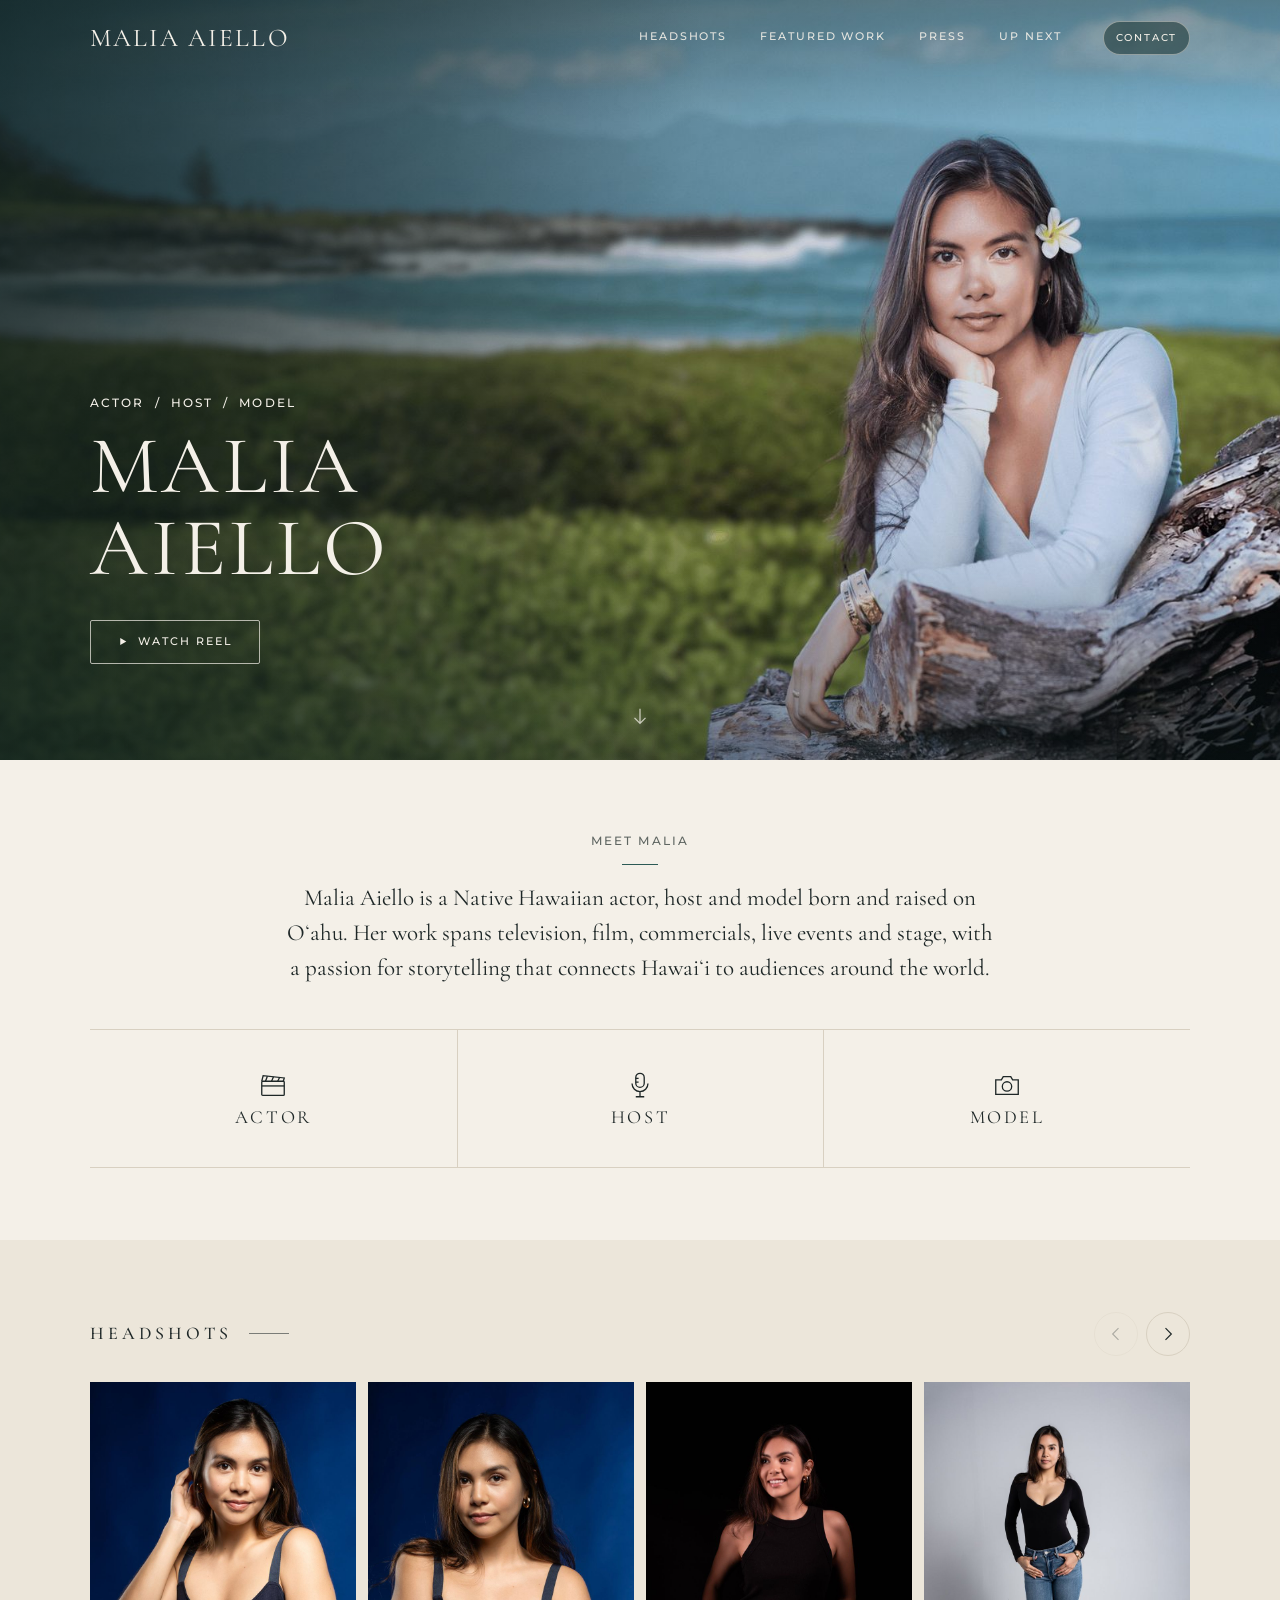
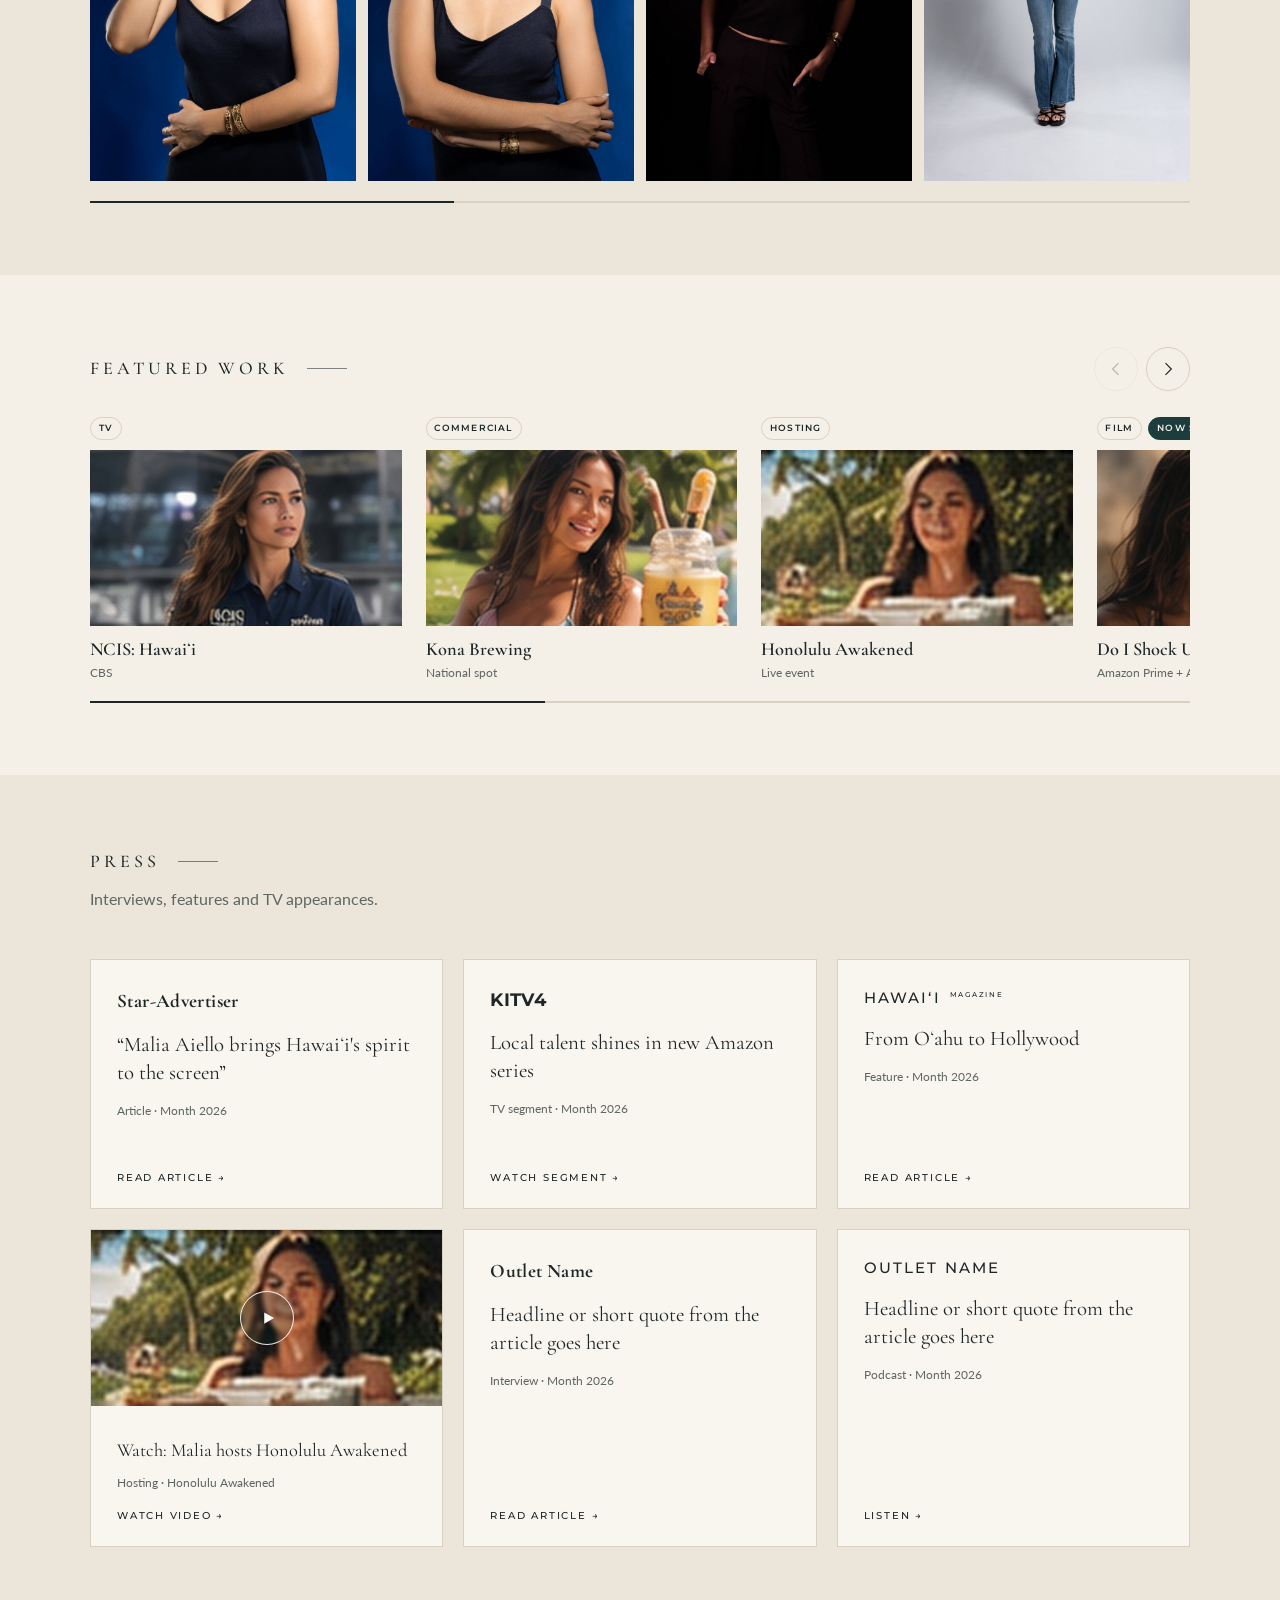
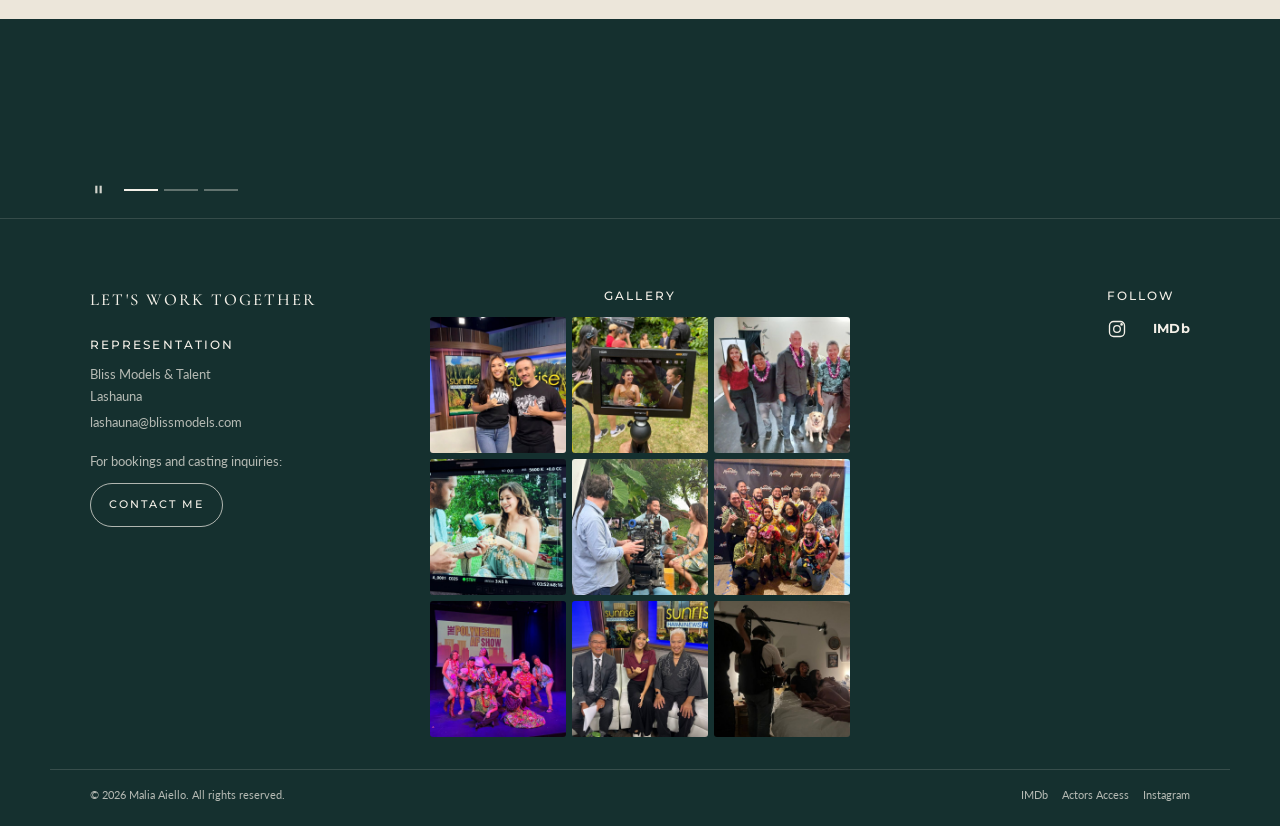
==== commit ac3f7068: "Adding Photos" ====
--- a/index.html
+++ b/index.html
@@ -42,7 +42,7 @@
 <main>
 
 <!-- ===================== HERO =====================
-     PHOTO: swap the <img> src. --focus / --focus-mobile set which part of the
+     PHOTO: swap the <img> src. --focus / --focus-tablet / --focus-mobile set which part of the
      photo stays in frame (first value = horizontal, second = vertical).
 
      OPTIONAL MOVING BACKGROUND: to use a short silent loop instead of the photo,
@@ -54,7 +54,7 @@
      REEL: "Watch Reel" opens a player right here in the hero, above the name.
      Paste the reel's YouTube link (Share → Copy link; unlisted is fine) into
      the button's href below. Without JavaScript the button opens YouTube. -->
-<section class="hero" id="top" style="--focus: 60% 18%; --focus-mobile: 58% 12%;">
+<section class="hero" id="top" style="--focus: 30% 30%; --focus-tablet: 62% 30%; --focus-mobile: 66% 30%;">
   <img class="hero__bg" src="images/hero.jpg" alt="" fetchpriority="high">
 
   <div class="container hero__content">
@@ -118,8 +118,9 @@
 
 
 <!-- ===================== HEADSHOTS (carousel) =====================
-     5 to 10 photos. Add or remove <button class="headshot"> blocks freely; the
-     arrows and the progress bar adjust on their own. Portrait photos (4:5) fit best.
+     12 photos. Add or remove <button class="headshot"> blocks freely; the
+     arrows and the progress bar adjust on their own. Portrait photos (2:3) fit best:
+     thumbnails are 800x1200 and the larger view uses the -large file (1200x1800).
      Clicking a photo opens it larger. data-full can point to a bigger
      version of the same photo (e.g. 1600px tall) for that larger view. -->
 <section class="headshots" id="headshots" aria-labelledby="headshots-title">
@@ -138,35 +139,41 @@
 
     <div class="carousel" data-carousel>
       <div class="carousel__track" tabindex="0" aria-label="Headshots, scroll sideways for more">
-        <button class="headshot" type="button" data-full="images/headshots/headshot-1.jpg" aria-label="View headshot 1 larger">
-          <img src="images/headshots/headshot-1.jpg" alt="Headshot of Malia, natural light" loading="lazy">
-        </button>
-        <button class="headshot" type="button" data-full="images/headshots/headshot-2.jpg" aria-label="View headshot 2 larger">
-          <img src="images/headshots/headshot-2.jpg" alt="Malia on the beach" loading="lazy">
-        </button>
-        <button class="headshot" type="button" data-full="images/headshots/headshot-3.jpg" aria-label="View headshot 3 larger">
-          <img src="images/headshots/headshot-3.jpg" alt="Close-up headshot of Malia" loading="lazy">
-        </button>
-        <button class="headshot" type="button" data-full="images/headshots/headshot-4.jpg" aria-label="View headshot 4 larger">
-          <img src="images/headshots/headshot-4.jpg" alt="Full-length lifestyle photo of Malia" loading="lazy">
-        </button>
-        <button class="headshot" type="button" data-full="images/headshots/headshot-5.jpg" aria-label="View headshot 5 larger">
-          <img src="images/headshots/headshot-5.jpg" alt="Black-and-white editorial portrait of Malia" loading="lazy">
-        </button>
-        <button class="headshot" type="button" data-full="images/headshots/headshot-6.jpg" aria-label="View headshot 6 larger">
-          <img src="images/headshots/headshot-6.jpg" alt="Malia by the ocean" loading="lazy">
-        </button>
-        <button class="headshot" type="button" data-full="images/headshots/headshot-7.jpg" aria-label="View headshot 7 larger">
-          <img src="images/headshots/headshot-7.jpg" alt="Malia with a plumeria in her hair" loading="lazy">
-        </button>
-        <button class="headshot" type="button" data-full="images/headshots/headshot-8.jpg" aria-label="View headshot 8 larger">
-          <img src="images/headshots/headshot-8.jpg" alt="Three-quarter headshot of Malia" loading="lazy">
-        </button>
-        <button class="headshot" type="button" data-full="images/headshots/headshot-9.jpg" aria-label="View headshot 9 larger">
-          <img src="images/headshots/headshot-9.jpg" alt="Profile portrait of Malia with a hibiscus" loading="lazy">
-        </button>
-        <button class="headshot" type="button" data-full="images/headshots/headshot-10.jpg" aria-label="View headshot 10 larger">
-          <img src="images/headshots/headshot-10.jpg" alt="Headshot of Malia, golden hour" loading="lazy">
+        <button class="headshot" type="button" data-full="images/headshots/headshot-1-large.jpg" aria-label="View headshot 1 larger">
+          <img src="images/headshots/headshot-1.jpg" alt="Malia against a deep blue studio backdrop, hand in her hair" loading="lazy" width="800" height="1200">
+        </button>
+        <button class="headshot" type="button" data-full="images/headshots/headshot-2-large.jpg" aria-label="View headshot 2 larger">
+          <img src="images/headshots/headshot-2.jpg" alt="Malia against a deep blue studio backdrop, arms folded" loading="lazy" width="800" height="1200">
+        </button>
+        <button class="headshot" type="button" data-full="images/headshots/headshot-3-large.jpg" aria-label="View headshot 3 larger">
+          <img src="images/headshots/headshot-3.jpg" alt="Malia smiling in a black tank top on a black backdrop" loading="lazy" width="800" height="1200">
+        </button>
+        <button class="headshot" type="button" data-full="images/headshots/headshot-4-large.jpg" aria-label="View headshot 4 larger">
+          <img src="images/headshots/headshot-4.jpg" alt="Full-length photo of Malia in a black top and jeans" loading="lazy" width="800" height="1200">
+        </button>
+        <button class="headshot" type="button" data-full="images/headshots/headshot-5-large.jpg" aria-label="View headshot 5 larger">
+          <img src="images/headshots/headshot-5.jpg" alt="Close-up of Malia smiling in a cream knit cardigan" loading="lazy" width="800" height="1200">
+        </button>
+        <button class="headshot" type="button" data-full="images/headshots/headshot-6-large.jpg" aria-label="View headshot 6 larger">
+          <img src="images/headshots/headshot-6.jpg" alt="Malia in a light blue top outdoors in front of greenery" loading="lazy" width="800" height="1200">
+        </button>
+        <button class="headshot" type="button" data-full="images/headshots/headshot-7-large.jpg" aria-label="View headshot 7 larger">
+          <img src="images/headshots/headshot-7.jpg" alt="Malia in a woven hat among flowering trees" loading="lazy" width="800" height="1200">
+        </button>
+        <button class="headshot" type="button" data-full="images/headshots/headshot-8-large.jpg" aria-label="View headshot 8 larger">
+          <img src="images/headshots/headshot-8.jpg" alt="Malia in a green halter top outdoors at golden hour" loading="lazy" width="800" height="1200">
+        </button>
+        <button class="headshot" type="button" data-full="images/headshots/headshot-9-large.jpg" aria-label="View headshot 9 larger">
+          <img src="images/headshots/headshot-9.jpg" alt="Malia smiling with a plumeria in her hair" loading="lazy" width="800" height="1200">
+        </button>
+        <button class="headshot" type="button" data-full="images/headshots/headshot-10-large.jpg" aria-label="View headshot 10 larger">
+          <img src="images/headshots/headshot-10.jpg" alt="Malia in a denim jacket leaning against a weathered tree" loading="lazy" width="800" height="1200">
+        </button>
+        <button class="headshot" type="button" data-full="images/headshots/headshot-11-large.jpg" aria-label="View headshot 11 larger">
+          <img src="images/headshots/headshot-11.jpg" alt="Malia in a navy strapless dress on the rocks by the ocean" loading="lazy" width="800" height="1200">
+        </button>
+        <button class="headshot" type="button" data-full="images/headshots/headshot-12-large.jpg" aria-label="View headshot 12 larger">
+          <img src="images/headshots/headshot-12.jpg" alt="Malia seated in a cream halter top at golden hour" loading="lazy" width="800" height="1200">
         </button>
       </div>
     </div>
@@ -399,55 +406,77 @@
 </section>
 
 
-<!-- ===================== UP NEXT =====================
-     Three cards, one per upcoming project, all visible at once. Works with
-     1, 2 or 3 (the row centers itself); on phones the cards swipe sideways.
-     STATUS TAG: short words like "Filming", "Premieres Spring 2027",
-       "Coming soon".
-     PHOTO: portrait, 4:5 (e.g. 800×1000). A still, poster or on-set shot.
-     LINK: the card links to the project (trailer, network page, press). -->
-<section class="section upnext-cards" id="up-next" aria-labelledby="next-title">
-  <div class="container">
-    <h2 class="line-title line-title--dark" id="next-title">Up Next</h2>
-    <p class="section-intro">What Malia is working on now.</p>
-    <div class="project-row">
-      <article class="project-card">
-        <a class="project-card__link" href="#">
-          <div class="project-card__media">
-            <img src="images/upnext/project-1.jpg" alt="Malia with a hibiscus in her hair" loading="lazy">
-            <span class="status">Premieres 2026</span>
-          </div>
-          <p class="project-card__role">Host</p>
-          <h3 class="project-card__title">Win the City</h3>
-          <p class="project-card__meta">Live series · 2026</p>
-          <span class="project-card__cta">Learn more <svg viewBox="0 0 40 16" fill="none" stroke="currentColor" stroke-width="1.2" aria-hidden="true"><path d="M0 8h38M31 1l7 7-7 7"/></svg></span>
+<!-- ===================== UP NEXT (rotating slides) =====================
+     Each slide is one upcoming project: its own wide photo and text, in the
+     same layout. The band flips left to the next slide every 6 seconds,
+     pauses while someone hovers over it, uses the controls, or scrolls it out
+     of view, and can be paused with the button. Visitors who turn off
+     animations on their device get a gentle fade and no auto-advance.
+
+     ADD A SLIDE: copy a whole <div class="up-next__slide"> block (and give
+     every slide after the first the word hidden, as below). The indicator
+     lines and the "1 of 3" labels update on their own.
+     PHOTOS: wide images (about 3:1 or wider, ~2400px across) with Malia
+     toward the right. --focus / --focus-mobile choose what stays in frame
+     (horizontal %, vertical %); phones show a 4:3 crop around her face.
+     TIMING / EFFECT: data-interval is in milliseconds. data-transition can
+     be "flip" (turns like a cube) or "slide" (slides straight across). -->
+<section class="up-next" id="up-next" aria-labelledby="next-title" aria-roledescription="carousel" data-interval="6000" data-transition="flip">
+  <div class="up-next__slides">
+    <div class="up-next__slide" role="group" aria-roledescription="slide" aria-label="1 of 3" style="--focus: 72% 40%; --focus-mobile: 87% 40%;">
+      <img class="up-next__photo" src="images/up-next.jpg" alt="" loading="lazy">
+      <div class="container up-next__inner">
+        <h2 class="line-title" id="next-title">Up Next</h2>
+        <div class="up-next__item">
+          <h3 class="up-next__name">Win the City</h3>
+          <p>Host</p>
+          <p>2026</p>
+        </div>
+        <a class="up-next__soon" href="#">
+          <span class="eyebrow">Coming soon</span>
+          <svg viewBox="0 0 170 16" fill="none" stroke="currentColor" stroke-width="1.2" aria-hidden="true"><path d="M0 8h168M161 1l7 7-7 7"/></svg>
         </a>
-      </article>
-      <article class="project-card">
-        <a class="project-card__link" href="#">
-          <div class="project-card__media">
-            <img src="images/upnext/project-2.jpg" alt="Malia in a three-quarter portrait" loading="lazy">
-            <span class="status">Filming</span>
-          </div>
-          <p class="project-card__role">Actor</p>
-          <h3 class="project-card__title">Next Acting Project</h3>
-          <p class="project-card__meta">Feature film</p>
-          <span class="project-card__cta">Coming soon <svg viewBox="0 0 40 16" fill="none" stroke="currentColor" stroke-width="1.2" aria-hidden="true"><path d="M0 8h38M31 1l7 7-7 7"/></svg></span>
+      </div>
+    </div>
+    <div class="up-next__slide" role="group" aria-roledescription="slide" aria-label="2 of 3" style="--focus: 72% 30%; --focus-mobile: 73% 30%;" hidden>
+      <img class="up-next__photo" src="images/up-next-2.jpg" alt="" loading="lazy">
+      <div class="container up-next__inner">
+        <p class="line-title" aria-hidden="true">Up Next</p>
+        <div class="up-next__item">
+          <h3 class="up-next__name">Next Acting Project</h3>
+          <p>Actor</p>
+          <p>TBA</p>
+        </div>
+        <a class="up-next__soon" href="#">
+          <span class="eyebrow">Coming soon</span>
+          <svg viewBox="0 0 170 16" fill="none" stroke="currentColor" stroke-width="1.2" aria-hidden="true"><path d="M0 8h168M161 1l7 7-7 7"/></svg>
         </a>
-      </article>
-      <article class="project-card">
-        <a class="project-card__link" href="#">
-          <div class="project-card__media">
-            <img src="images/upnext/project-3.jpg" alt="Malia on set" loading="lazy">
-            <span class="status">Coming soon</span>
-          </div>
-          <p class="project-card__role">Role</p>
-          <h3 class="project-card__title">Project Title</h3>
-          <p class="project-card__meta">Network or studio</p>
-          <span class="project-card__cta">Learn more <svg viewBox="0 0 40 16" fill="none" stroke="currentColor" stroke-width="1.2" aria-hidden="true"><path d="M0 8h38M31 1l7 7-7 7"/></svg></span>
+      </div>
+    </div>
+    <div class="up-next__slide" role="group" aria-roledescription="slide" aria-label="3 of 3" style="--focus: 74% 30%; --focus-mobile: 76% 25%;" hidden>
+      <img class="up-next__photo" src="images/up-next-3.jpg" alt="" loading="lazy">
+      <div class="container up-next__inner">
+        <p class="line-title" aria-hidden="true">Up Next</p>
+        <div class="up-next__item">
+          <h3 class="up-next__name">Project Title</h3>
+          <p>Role</p>
+          <p>Year</p>
+        </div>
+        <a class="up-next__soon" href="#">
+          <span class="eyebrow">Learn more</span>
+          <svg viewBox="0 0 170 16" fill="none" stroke="currentColor" stroke-width="1.2" aria-hidden="true"><path d="M0 8h168M161 1l7 7-7 7"/></svg>
         </a>
-      </article>
-    </div>
+      </div>
+    </div>
+  </div>
+
+  <!-- Slide controls: pause button + one indicator line per slide (added by the script) -->
+  <div class="container up-next__controls">
+    <button class="up-next__pause" type="button" aria-label="Pause slides">
+      <svg class="icon-pause" viewBox="0 0 24 24" fill="currentColor" aria-hidden="true"><rect x="6" y="5" width="4" height="14"/><rect x="14" y="5" width="4" height="14"/></svg>
+      <svg class="icon-play" viewBox="0 0 24 24" fill="currentColor" aria-hidden="true"><path d="M7 4.5v15l13-7.5z"/></svg>
+    </button>
+    <div class="up-next__dots"></div>
   </div>
 </section>
 
@@ -476,32 +505,32 @@
     <div class="footer-gallery gallery--grid" aria-labelledby="footer-gallery-title">
       <h3 class="eyebrow footer-gallery__title" id="footer-gallery-title">Gallery</h3>
       <div class="photo-grid">
-        <button class="grid-photo" type="button" data-full="images/gallery/g6.jpg" data-caption="Beach day, Waimānalo" aria-label="View photo: Beach day, Waimānalo">
-          <img src="images/gallery/g6.jpg" alt="Malia at the beach" loading="lazy">
-        </button>
-        <button class="grid-photo" type="button" data-full="images/gallery/g2.jpg" data-caption="Lifestyle shoot" aria-label="View photo: Lifestyle shoot">
-          <img src="images/gallery/g2.jpg" alt="Malia in a lifestyle portrait" loading="lazy">
-        </button>
-        <button class="grid-photo" type="button" data-full="images/gallery/g3.jpg" data-caption="On set, Kona Brewing" aria-label="View photo: On set, Kona Brewing">
-          <img src="images/gallery/g3.jpg" alt="Malia on set of a commercial" loading="lazy">
-        </button>
-        <button class="grid-photo" type="button" data-full="images/gallery/g4.jpg" data-caption="Plumeria season" aria-label="View photo: Plumeria season">
-          <img src="images/gallery/g4.jpg" alt="Malia with a plumeria in her hair" loading="lazy">
-        </button>
-        <button class="grid-photo" type="button" data-full="images/gallery/g8.jpg" data-caption="Editorial portrait" aria-label="View photo: Editorial portrait">
-          <img src="images/gallery/g8.jpg" alt="Malia in black and white" loading="lazy">
-        </button>
-        <button class="grid-photo" type="button" data-full="images/gallery/g1.jpg" data-caption="Golden hour" aria-label="View photo: Golden hour">
-          <img src="images/gallery/g1.jpg" alt="Malia on the beach" loading="lazy">
-        </button>
-        <button class="grid-photo" type="button" data-full="images/gallery/g7.jpg" data-caption="Between takes" aria-label="View photo: Between takes">
-          <img src="images/gallery/g7.jpg" alt="Malia on set" loading="lazy">
-        </button>
-        <button class="grid-photo" type="button" data-full="images/gallery/g5.jpg" data-caption="Hosting, Honolulu Awakened" aria-label="View photo: Hosting, Honolulu Awakened">
-          <img src="images/gallery/g5.jpg" alt="Malia hosting outdoors" loading="lazy">
-        </button>
-        <button class="grid-photo" type="button" data-full="images/gallery/g9.jpg" data-caption="Campaign shoot" aria-label="View photo: Campaign shoot">
-          <img src="images/gallery/g9.jpg" alt="Malia in a campaign shoot" loading="lazy">
+        <button class="grid-photo" type="button" data-full="images/gallery/g1.jpg" data-caption="On Sunrise, Hawaii News Now" aria-label="View photo: On Sunrise, Hawaii News Now">
+          <img src="images/gallery/g1-thumb.jpg" alt="Malia and a guest on the set of Sunrise on Hawaii News Now, both in Win the City shirts" loading="lazy" width="600" height="600">
+        </button>
+        <button class="grid-photo" type="button" data-full="images/gallery/g2.jpg" data-caption="Behind the scenes, on set" aria-label="View photo: Behind the scenes, on set">
+          <img src="images/gallery/g2-thumb.jpg" alt="A camera monitor on an outdoor set showing Malia seated at a table during a take" loading="lazy" width="600" height="600">
+        </button>
+        <button class="grid-photo" type="button" data-full="images/gallery/g3.jpg" data-caption="With the cast after the show" aria-label="View photo: With the cast after the show">
+          <img src="images/gallery/g3-thumb.jpg" alt="Malia with a group of cast members in lei, and a dog, on a small stage" loading="lazy" width="600" height="600">
+        </button>
+        <button class="grid-photo" type="button" data-full="images/gallery/g4.jpg" data-caption="On set, commercial shoot" aria-label="View photo: On set, commercial shoot">
+          <img src="images/gallery/g4-thumb.jpg" alt="A camera monitor showing Malia laughing beside a man playing ukulele at a backyard party" loading="lazy" width="600" height="600">
+        </button>
+        <button class="grid-photo" type="button" data-full="images/gallery/g5.jpg" data-caption="Behind the camera, commercial shoot" aria-label="View photo: Behind the camera, commercial shoot">
+          <img src="images/gallery/g5-thumb.jpg" alt="A camera operator filming Malia and a ukulele player outdoors" loading="lazy" width="600" height="600">
+        </button>
+        <button class="grid-photo" type="button" data-full="images/gallery/g6.jpg" data-caption="Mānoa Valley Theatre, with the cast" aria-label="View photo: Mānoa Valley Theatre, with the cast">
+          <img src="images/gallery/g6-thumb.jpg" alt="Malia with the cast in lei and holding flowers in front of a Mānoa Valley Theatre backdrop" loading="lazy" width="600" height="600">
+        </button>
+        <button class="grid-photo" type="button" data-full="images/gallery/g7.jpg" data-caption="The Polynesian AF Show, curtain call" aria-label="View photo: The Polynesian AF Show, curtain call">
+          <img src="images/gallery/g7-thumb.jpg" alt="Malia with the cast on stage at The Polynesian AF Show" loading="lazy" width="600" height="600">
+        </button>
+        <button class="grid-photo" type="button" data-full="images/gallery/g8.jpg" data-caption="Guest on Sunrise, Hawaii News Now" aria-label="View photo: Guest on Sunrise, Hawaii News Now">
+          <img src="images/gallery/g8-thumb.jpg" alt="Malia seated between the host and a guest on the Sunrise set" loading="lazy" width="600" height="600">
+        </button>
+        <button class="grid-photo" type="button" data-full="images/gallery/g9.jpg" data-caption="Behind the scenes, film set" aria-label="View photo: Behind the scenes, film set">
+          <img src="images/gallery/g9-thumb.jpg" alt="Crew with a boom mic and camera filming Malia laughing on a bed with a co-star" loading="lazy" width="600" height="600">
         </button>
       </div>
     <dialog class="lightbox photo-pop" aria-label="Gallery photo, full size">
@@ -523,13 +552,10 @@
     <div class="footer-col footer-follow">
       <h3 class="eyebrow">Follow</h3>
       <div class="social">
-        <a href="https://instagram.com/" aria-label="Instagram">
+        <a href="https://www.instagram.com/maliaaiello" target="_blank" rel="noopener" aria-label="Instagram">
           <svg viewBox="0 0 24 24" fill="none" stroke="currentColor" stroke-width="1.6" aria-hidden="true"><rect x="3" y="3" width="18" height="18" rx="5"/><circle cx="12" cy="12" r="4"/><circle cx="17.5" cy="6.5" r=".8" fill="currentColor"/></svg>
         </a>
-        <a class="imdb" href="https://www.imdb.com/" aria-label="IMDb">IMDb</a>
-        <a href="mailto:malia@malianaiello.com" aria-label="Email">
-          <svg viewBox="0 0 24 24" fill="none" stroke="currentColor" stroke-width="1.6" aria-hidden="true"><rect x="3" y="5.5" width="18" height="13" rx="1"/><path d="M3.5 6l8.5 7 8.5-7"/></svg>
-        </a>
+        <a class="imdb" href="https://www.imdb.com/name/nm13404895/" target="_blank" rel="noopener" aria-label="IMDb">IMDb</a>
       </div>
     </div>
   </div>
@@ -537,9 +563,9 @@
   <div class="container footer-bottom">
     <span>© <span id="year">2026</span> Malia Aiello. All rights reserved.</span>
     <nav aria-label="Profiles">
-      <a href="https://www.imdb.com/">IMDb</a>
-      <a href="#">Actors Access</a>
-      <a href="https://instagram.com/">Instagram</a>
+      <a href="https://www.imdb.com/name/nm13404895/" target="_blank" rel="noopener">IMDb</a>
+      <a href="https://resumes.actorsaccess.com/maliaaiello" target="_blank" rel="noopener">Actors Access</a>
+      <a href="https://www.instagram.com/maliaaiello" target="_blank" rel="noopener">Instagram</a>
     </nav>
   </div>
 </footer>
--- a/css/styles.css
+++ b/css/styles.css
@@ -7,7 +7,7 @@
    2. Base / reset
    3. Layout helpers (container, section)
    4. Components (buttons, header, cards, section titles, footer)
-   5. Homepage sections: hero, bio, headshots, Up Next
+   5. Homepage sections: hero, bio, headshots, Up Next (rotating slides)
    6. Responsive adjustments for 4–5
    7. Contact page
    8. Featured Work and Press
@@ -26,7 +26,7 @@
   --line:         #d8d0c1;   /* hairlines and dividers */
   --ink:          #1e2727;   /* headings and body text */
   --ink-soft:     #5f6662;   /* captions, meta text */
-  --teal-900:     #15302f;   /* footer */
+  --teal-900:     #15302f;   /* Up Next band, footer */
   --teal-800:     #1c3d3b;   /* active tabs, hero fallback */
   --teal-600:     #2c5a55;   /* primary button fill */
   --on-dark:      #f4f0e8;   /* text on teal / photos */
@@ -359,16 +359,22 @@
   object-fit: cover;
   object-position: var(--focus, 70% 25%);
 }
+/* Tablets: the frame is narrower, so slide the crop right to keep her face in view */
+@media (min-width: 761px) and (max-width: 1024px) {
+  .hero__bg { object-position: var(--focus-tablet, var(--focus, 70% 25%)); }
+}
 .hero::after {
   content: ""; position: absolute; inset: 0; z-index: -1;
   background:
-    linear-gradient(90deg, rgba(14,34,33,.82) 0%, rgba(14,34,33,.45) 38%, rgba(14,34,33,0) 62%),
-    linear-gradient(0deg, rgba(14,34,33,.55) 0%, rgba(14,34,33,0) 35%),
-    linear-gradient(180deg, rgba(14,34,33,.55) 0%, rgba(14,34,33,0) 18%);   /* keeps the nav legible */
+    /* lighter shade so the bright sky shows; still darkest behind the text */
+    linear-gradient(90deg, rgba(14,34,33,.62) 0%, rgba(14,34,33,.30) 34%, rgba(14,34,33,0) 55%),
+    linear-gradient(0deg, rgba(14,34,33,.35) 0%, rgba(14,34,33,0) 30%),
+    linear-gradient(180deg, rgba(14,34,33,.38) 0%, rgba(14,34,33,0) 16%);   /* keeps the nav legible */
 }
 .hero .container { position: relative; padding-block: 140px clamp(48px, 8vw, 96px); }
 .hero__name {
-  font-size: clamp(3rem, 7.5vw, 6rem);
+  font-size: clamp(3rem, 6.4vw, 5.6rem);
+  max-width: 6.5em;          /* stacks "Malia / Aiello" so it stays clear of the photo */
   margin: 14px 0 18px;
 }
 .hero__actions { display: flex; flex-wrap: wrap; gap: 14px; margin-top: 30px; }
@@ -496,7 +502,7 @@
 
 .headshot {
   flex: 0 0 calc((100% - 3 * var(--gap)) / 4);
-  aspect-ratio: 4 / 5;
+  aspect-ratio: 2 / 3;              /* matches the photos, so nothing is cropped */
   padding: 0; border: 0;
   overflow: hidden;
   background: var(--paper);
@@ -551,49 +557,140 @@
 .lightbox__btn--next { right: clamp(10px, 3vw, 32px); top: 50%; transform: translateY(-50%); }
 .lightbox__close { top: clamp(10px, 3vw, 28px); right: clamp(10px, 3vw, 32px); }
 
-/* Status tag ("Premieres 2026", "Filming", "Coming soon") on Up Next cards */
-.status {
-  display: inline-block;
-  padding: .5em 1em;
-  border-radius: 999px;
-  font-family: var(--font-caps); font-size: .56rem; font-weight: 600;
-  letter-spacing: .16em; text-transform: uppercase; white-space: nowrap;
-}
-
-/* --- Up Next: three project cards ---
-   All projects visible at once, centred whether there are 1, 2 or 3. */
-.upnext-cards { background: var(--paper); }
-.project-row {
-  display: flex; justify-content: center; gap: clamp(16px, 2.5vw, 32px);
-  margin-top: clamp(22px, 3vw, 32px);
-}
-.project-card { flex: 0 1 360px; }
-.project-card__link { display: block; }
-.project-card__media {
-  position: relative; aspect-ratio: 4 / 5; overflow: hidden;
-  border-radius: 4px; background: var(--paper-2);
-}
-.project-card__media img { width: 100%; height: 100%; object-fit: cover; transition: transform .6s var(--ease); }
-.project-card__link:hover .project-card__media img { transform: scale(1.04); }
-.project-card__media .status { position: absolute; top: 14px; left: 14px; background: rgba(244,240,232,.94); color: var(--ink); }
-.project-card__role {
-  margin-top: 18px;
-  font-family: var(--font-caps); font-size: .6rem; font-weight: 600;
-  letter-spacing: var(--track-caps); text-transform: uppercase; color: var(--teal-600);
-}
-.project-card__title {
-  margin-top: 6px;
+/* --- Up Next (rotating slides) ---
+   Each slide is a wide photo (landscape left, Malia right) with the text on
+   a soft shade at the left. All slides sit in the same grid cell, so the
+   band is as tall as the tallest slide and nothing jumps when they change. */
+.up-next {
+  position: relative;
+  overflow: hidden;
+  background: var(--teal-900);          /* shows while the photos load */
+  color: var(--on-dark);
+  border-bottom: 1px solid rgba(244,240,232,.14);   /* separates it from the teal footer */
+}
+.up-next__slides { display: grid; perspective: 2000px; }
+.up-next__slide {
+  grid-area: 1 / 1;
+  position: relative;
+  isolation: isolate;
+  overflow: hidden;
+  background: var(--teal-900);
+  backface-visibility: hidden;
+}
+.up-next__slide[hidden] { display: none; }
+/* Once the script is running, only the current slide (and the one leaving) shows */
+.up-next.is-ready .up-next__slide:not(.is-active):not(.is-leaving) { visibility: hidden; }
+.up-next.is-ready .up-next__slide.is-active { z-index: 2; }
+.up-next.is-ready .up-next__slide.is-leaving { z-index: 1; }
+
+.up-next__photo {
+  position: absolute; inset: 0; z-index: -2;
+  width: 100%; height: 100%;
+  object-fit: cover;
+  object-position: var(--focus, 72% 40%);
+}
+.up-next__slide::before {
+  content: ""; position: absolute; inset: 0; z-index: -1;
+  background: linear-gradient(90deg, rgba(12,26,25,.42) 0%, rgba(12,26,25,.26) 40%, rgba(12,26,25,.06) 60%, rgba(12,26,25,0) 70%);
+}
+.up-next__inner {
+  display: grid;
+  /* fixed middle column so the text sits in the same place on every slide;
+     long project names wrap instead of pushing "Coming soon" over the photo */
+  grid-template-columns: auto clamp(230px, 24vw, 330px) auto;
+  justify-content: start;
+  align-items: center;
+  gap: clamp(28px, 4vw, 56px);
+  min-height: clamp(190px, 15vw, 250px);   /* about the mock-up's proportions, plus room for the controls */
+  padding-block: 28px 44px;
+  text-shadow: 0 1px 12px rgba(12,26,25,.45);
+}
+.up-next .line-title { letter-spacing: .26em; }
+.up-next .line-title::after { width: 92px; opacity: .8; }
+.up-next__item {
+  padding-right: clamp(28px, 4vw, 56px);
+  border-right: 1px solid rgba(244,240,232,.45);
+}
+.up-next__name {
   font-family: var(--font-display); font-weight: 500;
-  font-size: clamp(1.15rem, 1.6vw, 1.35rem); letter-spacing: .14em; text-transform: uppercase;
-}
-.project-card__meta { margin-top: 4px; font-size: .85rem; color: var(--ink-soft); }
-.project-card__cta {
-  display: inline-flex; align-items: center; gap: .8em; margin-top: 14px;
-  font-family: var(--font-caps); font-size: .6rem; font-weight: 600;
+  font-size: clamp(1.15rem, 1.7vw, 1.4rem); letter-spacing: .2em; text-transform: uppercase;
+  margin-bottom: 10px;
+}
+.up-next__item p {
+  font-family: var(--font-caps); font-size: .7rem; font-weight: 500;
   letter-spacing: var(--track-caps); text-transform: uppercase;
-}
-.project-card__cta svg { width: 30px; height: 12px; transition: transform .25s var(--ease); }
-.project-card__link:hover .project-card__cta svg { transform: translateX(5px); }
+  color: var(--on-dark); line-height: 2.1;
+}
+.up-next__soon { display: grid; gap: 12px; padding-block: 10px; color: var(--on-dark); }
+.up-next__soon .eyebrow { font-size: .6rem; color: var(--on-dark); }
+.up-next__soon svg { width: 170px; height: 16px; transition: transform .25s var(--ease); }
+.up-next__soon:hover svg { transform: translateX(6px); }
+
+/* Controls: pause button + one short line per slide. The current line
+   fills up over the interval, so people can see when the next flip comes. */
+.up-next__controls {
+  position: absolute; left: 0; right: 0; bottom: 12px; z-index: 3;
+  display: flex; align-items: center; gap: 10px;
+}
+.up-next__controls[hidden] { display: none; }
+.up-next__pause {
+  display: grid; place-items: center; width: 32px; height: 32px;
+  margin-left: -8px;
+  border: 0; background: none; color: var(--on-dark); cursor: pointer; opacity: .85;
+}
+.up-next__pause:hover { opacity: 1; }
+.up-next__pause svg { width: 13px; height: 13px; }
+.up-next__pause .icon-play,
+.up-next.is-paused .up-next__pause .icon-pause { display: none; }
+.up-next.is-paused .up-next__pause .icon-play { display: block; }
+.up-next__dots { display: flex; gap: 6px; }
+.up-next__dot {
+  position: relative; width: 34px; height: 32px;       /* tall hit area, thin visible line */
+  padding: 0; border: 0; background: none; cursor: pointer;
+}
+.up-next__dot::before,
+.up-next__dot::after {
+  content: ""; position: absolute; left: 0; top: 50%; height: 2px; margin-top: -1px;
+}
+.up-next__dot::before { right: 0; background: rgba(244,240,232,.35); }
+.up-next__dot::after { width: 0; background: var(--on-dark); }
+.up-next__dot[aria-current="true"]::after {
+  animation: dot-fill var(--interval, 6000ms) linear forwards;
+}
+.up-next.is-paused .up-next__dot[aria-current="true"]::after,
+.up-next.is-held .up-next__dot[aria-current="true"]::after,
+.up-next.is-offscreen .up-next__dot[aria-current="true"]::after { animation-play-state: paused; }
+@keyframes dot-fill { from { width: 0; } to { width: 100%; } }
+
+/* Transitions. "Flip" turns the band like a cube rotating left: the old
+   slide swings away to the left as the new one comes round from the right
+   (reversed when going back). --depth is half the band's width, set by the script. */
+.up-next[data-transition="flip"] .up-next__slide { transform-origin: 50% 50% calc(var(--depth, 600px) * -1); }
+.up-next__slide.anim-out-next  { animation: flip-out-next  var(--speed, 1s) cubic-bezier(.6,0,.25,1) both; }
+.up-next__slide.anim-in-next   { animation: flip-in-next   var(--speed, 1s) cubic-bezier(.6,0,.25,1) both; }
+.up-next__slide.anim-out-prev  { animation: flip-out-prev  var(--speed, 1s) cubic-bezier(.6,0,.25,1) both; }
+.up-next__slide.anim-in-prev   { animation: flip-in-prev   var(--speed, 1s) cubic-bezier(.6,0,.25,1) both; }
+@keyframes flip-out-next { from { transform: rotateY(0); }      to { transform: rotateY(-90deg); } }
+@keyframes flip-in-next  { from { transform: rotateY(90deg); }  to { transform: rotateY(0); } }
+@keyframes flip-out-prev { from { transform: rotateY(0); }      to { transform: rotateY(90deg); } }
+@keyframes flip-in-prev  { from { transform: rotateY(-90deg); } to { transform: rotateY(0); } }
+
+.up-next[data-transition="slide"] .up-next__slide.anim-out-next { animation-name: slide-out-next; }
+.up-next[data-transition="slide"] .up-next__slide.anim-in-next  { animation-name: slide-in-next; }
+.up-next[data-transition="slide"] .up-next__slide.anim-out-prev { animation-name: slide-out-prev; }
+.up-next[data-transition="slide"] .up-next__slide.anim-in-prev  { animation-name: slide-in-prev; }
+@keyframes slide-out-next { to { transform: translateX(-100%); } }
+@keyframes slide-in-next  { from { transform: translateX(100%); } }
+@keyframes slide-out-prev { to { transform: translateX(100%); } }
+@keyframes slide-in-prev  { from { transform: translateX(-100%); } }
+
+/* Reduced motion: a quick fade instead of movement */
+@media (prefers-reduced-motion: reduce) {
+  .up-next__slide.anim-out-next, .up-next__slide.anim-out-prev { animation: fade-out .4s ease both !important; }
+  .up-next__slide.anim-in-next,  .up-next__slide.anim-in-prev  { animation: fade-in .4s ease both !important; }
+}
+@keyframes fade-out { to { opacity: 0; } }
+@keyframes fade-in  { from { opacity: 0; } }
 
 
 /* 6. RESPONSIVE */
@@ -627,8 +724,8 @@
   .hero__bg { object-position: var(--focus-mobile, 60% 0%); }
   .hero::after {
     background:
-      linear-gradient(0deg, rgba(14,34,33,.92) 0%, rgba(14,34,33,.55) 45%, rgba(14,34,33,0) 70%),
-      linear-gradient(180deg, rgba(14,34,33,.5) 0%, rgba(14,34,33,0) 15%);
+      linear-gradient(0deg, rgba(14,34,33,.88) 0%, rgba(14,34,33,.45) 38%, rgba(14,34,33,0) 58%),
+      linear-gradient(180deg, rgba(14,34,33,.38) 0%, rgba(14,34,33,0) 14%);
   }
   .hero .container { padding-bottom: 36px; }
   .hero__scroll { display: none; }           /* the full-width button sits where the arrow would */
@@ -654,13 +751,21 @@
   .carousel__btn { width: 40px; height: 40px; }
   .lightbox__btn { top: auto; bottom: 20px; transform: none; }
 
-  /* Up Next: cards swipe sideways, about 1¼ visible */
-  .project-row {
-    justify-content: flex-start; overflow-x: auto; scroll-snap-type: x mandatory; scrollbar-width: none;
-    margin-inline: calc(var(--gutter) * -1); padding-inline: var(--gutter); scroll-padding-inline: var(--gutter);
+  /* Up Next: the wide photo can't fit a phone, so each slide shows it on
+     top cropped around Malia (--focus-mobile), fading into teal, with the
+     text below and the controls along the bottom */
+  .up-next__photo {
+    position: relative; inset: auto; z-index: -2;
+    display: block; height: auto; aspect-ratio: 4 / 3;
+    object-position: var(--focus-mobile, 80% 30%);
   }
-  .project-row::-webkit-scrollbar { display: none; }
-  .project-card { flex: 0 0 78%; scroll-snap-align: start; }
+  .up-next__slide::before { background: linear-gradient(180deg, rgba(21,48,47,0) 0, rgba(21,48,47,0) 45vw, var(--teal-900) 75vw); }
+  .up-next__inner { grid-template-columns: 1fr; gap: 20px; min-height: 0; margin-top: -36px; padding-top: 0; padding-bottom: 72px; text-shadow: none; }
+  .up-next__item { padding: 0 0 20px; border-right: 0; border-bottom: 1px solid rgba(244,240,232,.35); }
+  .up-next__soon svg { width: 130px; }
+  .up-next__controls { bottom: 18px; }
+  .up-next__pause, .up-next__dot { height: 44px; }      /* comfortable tap targets */
+  .up-next__pause { width: 44px; }
 
   /* Footer: single centered column, Let's Work Together first */
   .footer-grid { grid-template-columns: 1fr; gap: 28px; text-align: center; }
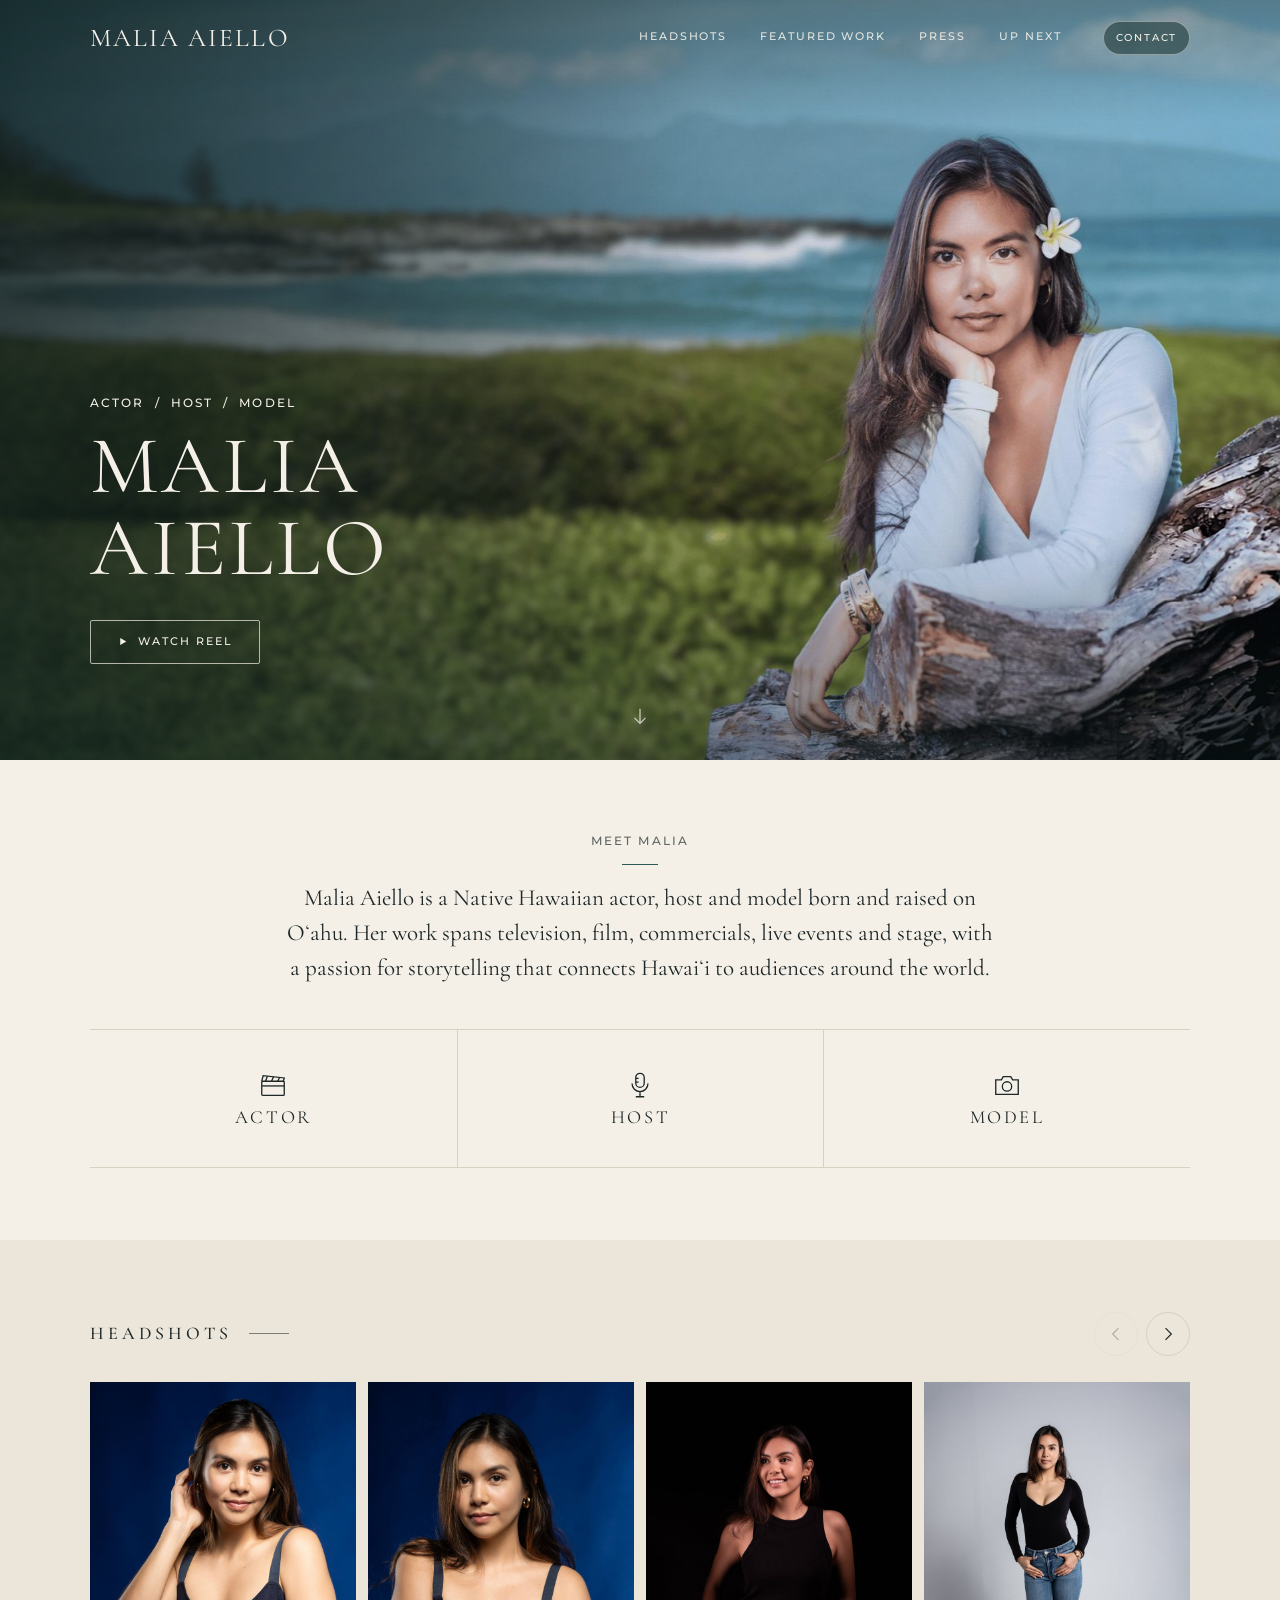
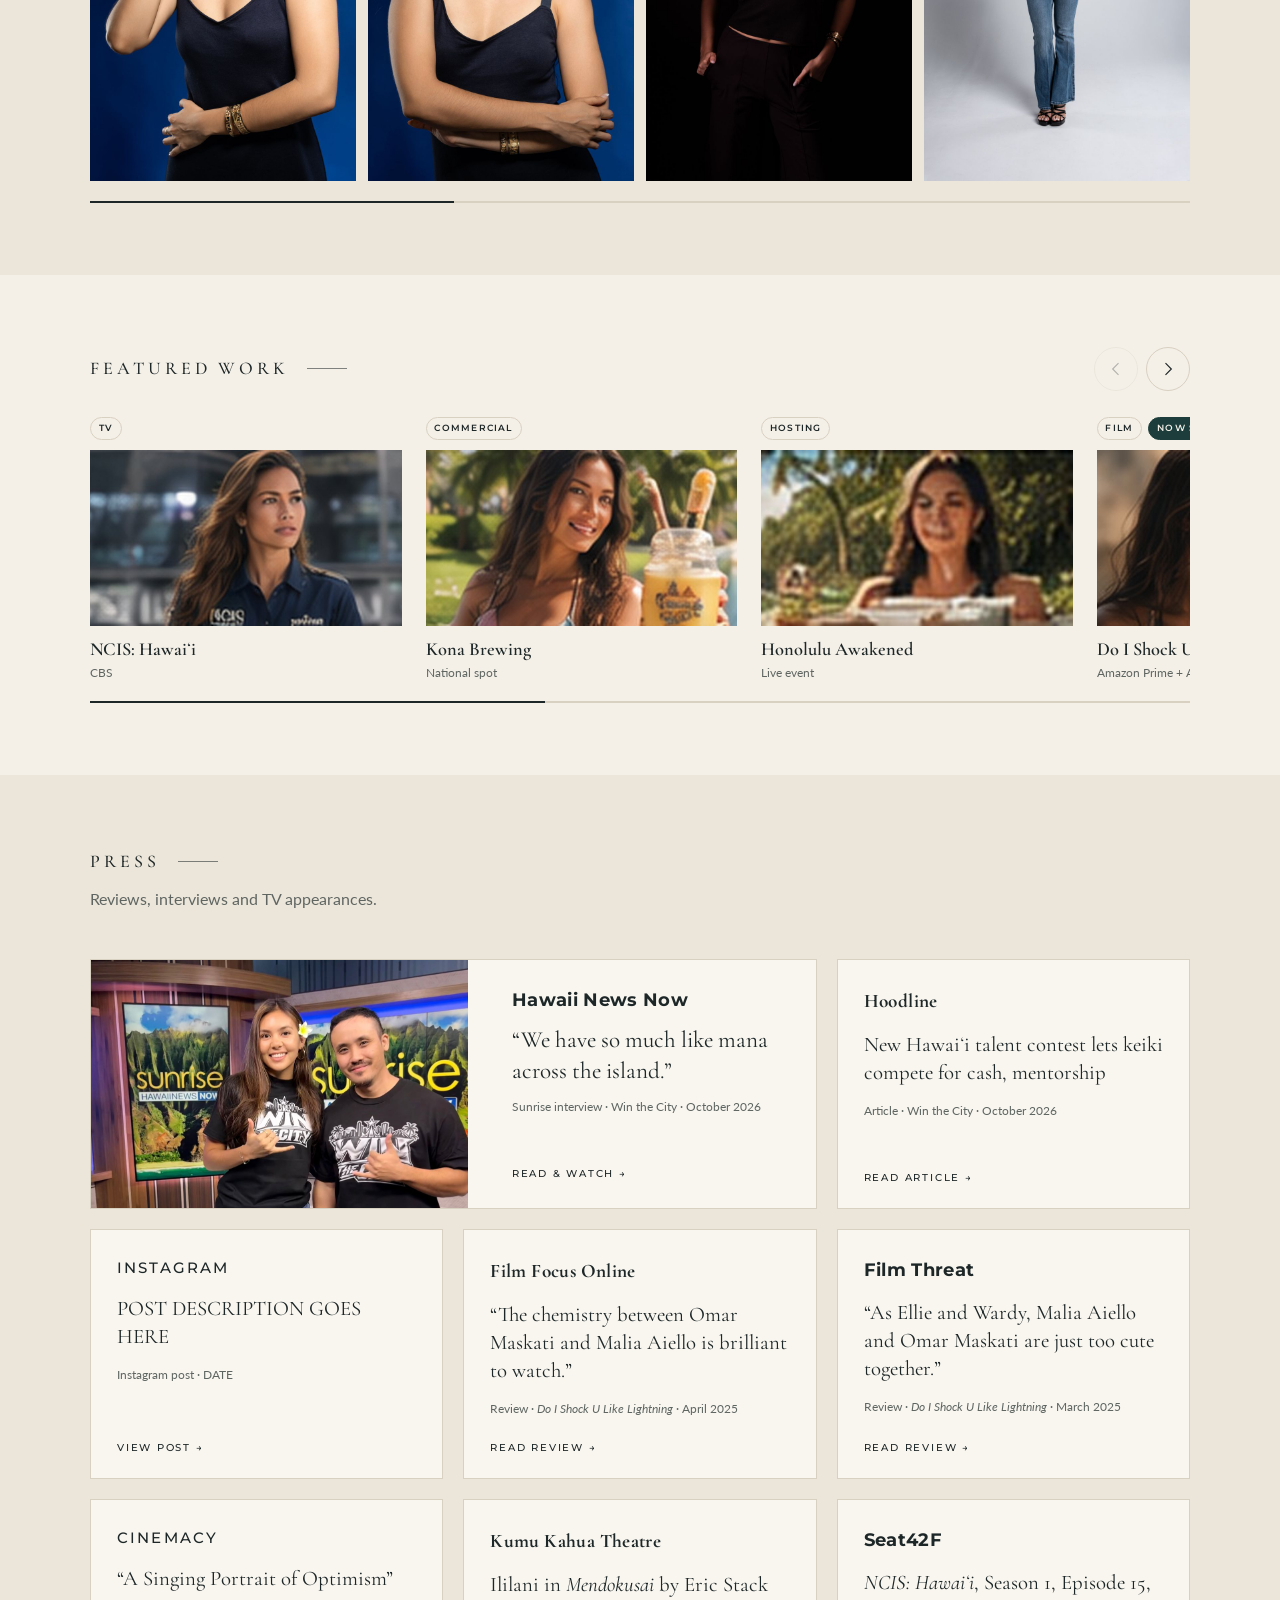
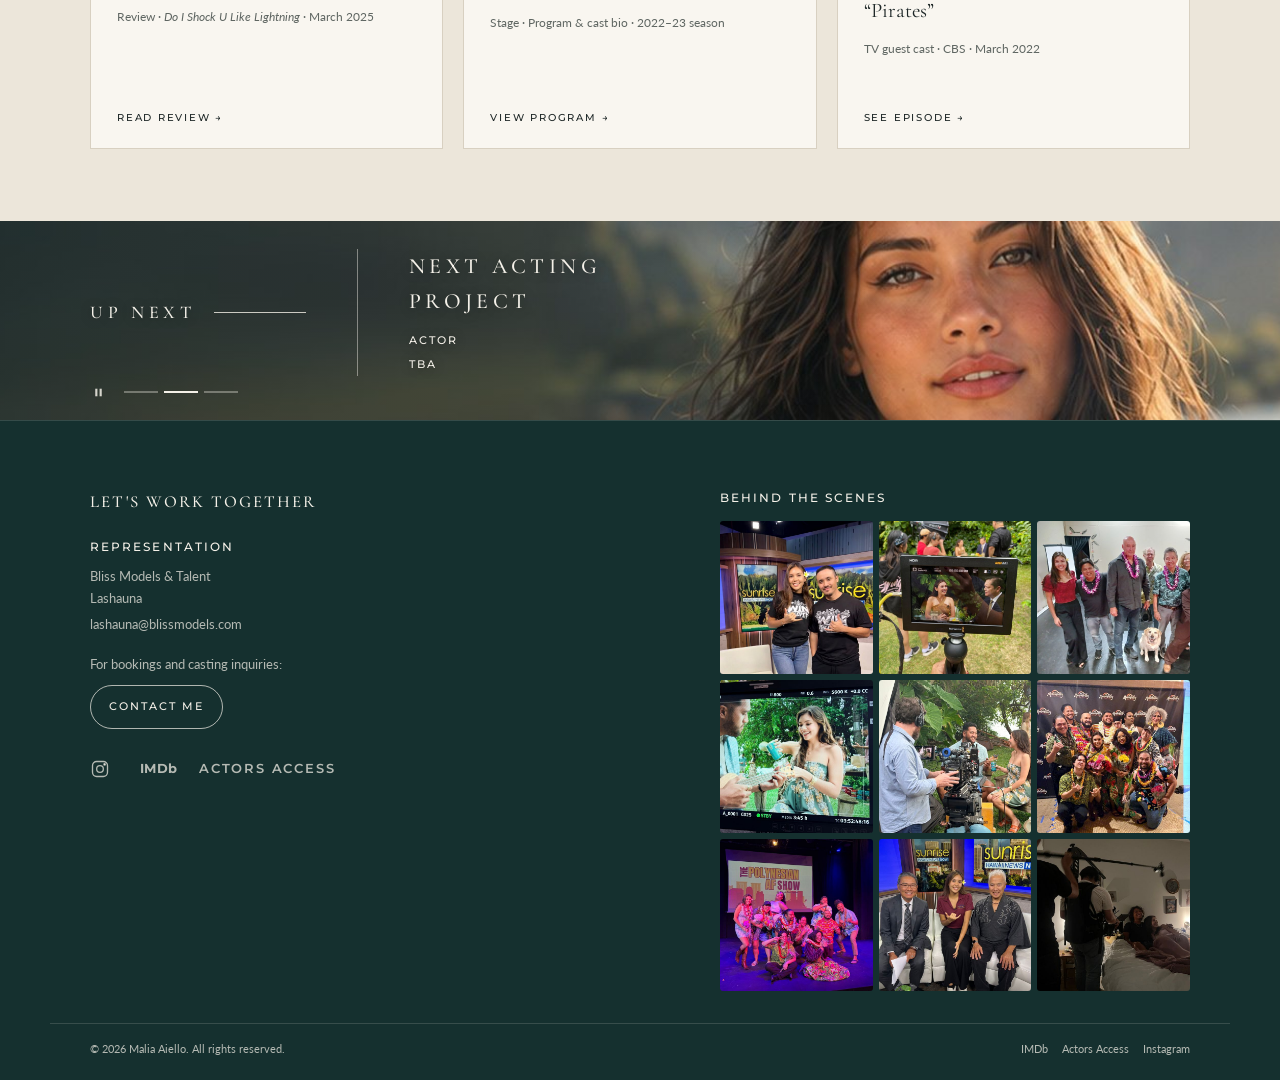
==== commit 884bd88e: "Change to Footer Gallery" ====
--- a/index.html
+++ b/index.html
@@ -14,7 +14,7 @@
   <!-- Fonts: preconnect first so the font files start downloading sooner -->
   <link rel="preconnect" href="https://fonts.googleapis.com">
   <link rel="preconnect" href="https://fonts.gstatic.com" crossorigin>
-  <link href="https://fonts.googleapis.com/css2?family=Cormorant+Garamond:ital,wght@0,400;0,500;0,600;0,700;1,500&family=Lato:wght@400;700&family=Montserrat:wght@500;600;700&display=swap" rel="stylesheet">
+  <link href="https://fonts.googleapis.com/css2?family=Cormorant+Garamond:ital,wght@0,400;0,500;0,600;0,700;1,500&family=Lato:wght@400;700&family=Montserrat:wght@500;600;700&family=Caveat:wght@500;600&family=Permanent+Marker&display=swap" rel="stylesheet">
 
   <link rel="stylesheet" href="css/styles.css">
 </head>
@@ -67,7 +67,7 @@
     </div>
 
     <p class="eyebrow">Actor &nbsp;/&nbsp; Host &nbsp;/&nbsp; Model</p>
-    <h1 class="display hero__name">Malia Aiello</h1>
+    <h1 class="display hero__name"><span class="hero__line"><span>Malia</span></span> <span class="hero__line"><span>Aiello</span></span></h1>
 
     <div class="hero__actions">
       <a class="btn btn--light hero__reel-btn" href="https://youtu.be/REEL_VIDEO_ID" aria-expanded="false">
@@ -348,59 +348,80 @@
 <section class="section press-section" id="press" aria-labelledby="press-title">
   <div class="container">
     <h2 class="line-title line-title--dark" id="press-title">Press</h2>
-    <p class="section-intro">Interviews, features and TV appearances.</p>
-
-  <div class="press-grid">
-
-    <a class="press-card" href="#" target="_blank" rel="noopener">
-      <span class="press-card__outlet press-card__outlet--serif">Star-Advertiser</span>
-      <p class="press-card__quote">“Malia Aiello brings Hawaiʻi's spirit to the screen”</p>
-      <p class="press-card__meta">Article <span aria-hidden="true">·</span> Month 2026</p>
+    <p class="section-intro">Reviews, interviews and TV appearances.</p>
+
+  <div class="press-grid" id="press-grid">
+
+    <!-- Featured: TV segment with a photo. On laptops it spans two columns. -->
+    <a class="press-card press-card--media press-card--wide" href="https://www.hawaiinewsnow.com/2026/10/18/win-city-competition-nurtures-next-generation-hawaii-talent/" target="_blank" rel="noopener">
+      <div class="card__media">
+        <img src="images/press-hnn-win-the-city.jpg" alt="Malia and Win the City organizer Ty Tamagawa on the Sunrise set at Hawaii News Now" loading="lazy">
+      </div>
+      <div class="press-card__body">
+        <span class="press-card__outlet press-card__outlet--bold">Hawaii News Now</span>
+        <p class="press-card__quote">“We have so much like mana across the island.”</p>
+        <p class="press-card__meta">Sunrise interview <span aria-hidden="true">·</span> Win the City <span aria-hidden="true">·</span> October 2026</p>
+        <span class="link-arrow press-card__cta">Read &amp; watch</span>
+      </div>
+    </a>
+
+    <!-- Headline taken from the link; check it matches the live article. -->
+    <a class="press-card" href="https://hoodline.com/2026/10/new-hawaii-talent-contest-lets-keiki-compete-for-cash-mentorship/" target="_blank" rel="noopener">
+      <span class="press-card__outlet press-card__outlet--serif">Hoodline</span>
+      <p class="press-card__quote">New Hawaiʻi talent contest lets keiki compete for cash, mentorship</p>
+      <p class="press-card__meta">Article <span aria-hidden="true">·</span> Win the City <span aria-hidden="true">·</span> October 2026</p>
       <span class="link-arrow press-card__cta">Read article</span>
     </a>
 
-    <a class="press-card" href="#" target="_blank" rel="noopener">
-      <span class="press-card__outlet press-card__outlet--bold">KITV4</span>
-      <p class="press-card__quote">Local talent shines in new Amazon series</p>
-      <p class="press-card__meta">TV segment <span aria-hidden="true">·</span> Month 2026</p>
-      <span class="link-arrow press-card__cta">Watch segment</span>
-    </a>
-
-    <a class="press-card" href="#" target="_blank" rel="noopener">
-      <span class="press-card__outlet press-card__outlet--caps">Hawaiʻi <small>Magazine</small></span>
-      <p class="press-card__quote">From Oʻahu to Hollywood</p>
-      <p class="press-card__meta">Feature <span aria-hidden="true">·</span> Month 2026</p>
-      <span class="link-arrow press-card__cta">Read article</span>
-    </a>
-
-    <!-- Video card: has a thumbnail. Use for hosting clips and TV appearances. -->
-    <a class="press-card press-card--media" href="#" target="_blank" rel="noopener">
-      <div class="card__media">
-        <img src="images/press-video.jpg" alt="" loading="lazy">
-        <span class="play" aria-hidden="true"><svg viewBox="0 0 24 24" fill="currentColor"><path d="M7 4.5v15l13-7.5z"/></svg></span>
-      </div>
-      <div class="press-card__body">
-        <p class="press-card__quote">Watch: Malia hosts Honolulu Awakened</p>
-        <p class="press-card__meta">Hosting <span aria-hidden="true">·</span> Honolulu Awakened</p>
-        <span class="link-arrow press-card__cta">Watch video</span>
-      </div>
-    </a>
-
-    <!-- PLACEHOLDER cards: replace with real coverage or delete -->
-    <a class="press-card" href="#" target="_blank" rel="noopener">
-      <span class="press-card__outlet press-card__outlet--serif">Outlet Name</span>
-      <p class="press-card__quote">Headline or short quote from the article goes here</p>
-      <p class="press-card__meta">Interview <span aria-hidden="true">·</span> Month 2026</p>
-      <span class="link-arrow press-card__cta">Read article</span>
-    </a>
-
-    <a class="press-card" href="#" target="_blank" rel="noopener">
-      <span class="press-card__outlet press-card__outlet--caps">Outlet Name</span>
-      <p class="press-card__quote">Headline or short quote from the article goes here</p>
-      <p class="press-card__meta">Podcast <span aria-hidden="true">·</span> Month 2026</p>
-      <span class="link-arrow press-card__cta">Listen</span>
-    </a>
-
+    <!-- PLACEHOLDER: fill in who posted it, what it is, and the date. -->
+    <a class="press-card" href="https://www.instagram.com/p/DM8ejjlhPYy/" target="_blank" rel="noopener">
+      <span class="press-card__outlet press-card__outlet--caps">Instagram</span>
+      <p class="press-card__quote">POST DESCRIPTION GOES HERE</p>
+      <p class="press-card__meta">Instagram post <span aria-hidden="true">·</span> DATE</p>
+      <span class="link-arrow press-card__cta">View post</span>
+    </a>
+
+    <a class="press-card" href="https://www.filmfocusonline.com/post/do-i-shock-u-like-lightning-review" target="_blank" rel="noopener">
+      <span class="press-card__outlet press-card__outlet--serif">Film Focus Online</span>
+      <p class="press-card__quote">“The chemistry between Omar Maskati and Malia Aiello is brilliant to watch.”</p>
+      <p class="press-card__meta">Review <span aria-hidden="true">·</span> <cite>Do I Shock U Like Lightning</cite> <span aria-hidden="true">·</span> April 2025</p>
+      <span class="link-arrow press-card__cta">Read review</span>
+    </a>
+
+    <a class="press-card" href="https://filmthreat.com/reviews/do-i-shock-u-like-lightning/" target="_blank" rel="noopener">
+      <span class="press-card__outlet press-card__outlet--bold">Film Threat</span>
+      <p class="press-card__quote">“As Ellie and Wardy, Malia Aiello and Omar Maskati are just too cute together.”</p>
+      <p class="press-card__meta">Review <span aria-hidden="true">·</span> <cite>Do I Shock U Like Lightning</cite> <span aria-hidden="true">·</span> March 2025</p>
+      <span class="link-arrow press-card__cta">Read review</span>
+    </a>
+
+    <a class="press-card" href="https://cinemacy.com/do-i-shock-u-like-lightning-review/" target="_blank" rel="noopener">
+      <span class="press-card__outlet press-card__outlet--caps">Cinemacy</span>
+      <p class="press-card__quote">“A Singing Portrait of Optimism”</p>
+      <p class="press-card__meta">Review <span aria-hidden="true">·</span> <cite>Do I Shock U Like Lightning</cite> <span aria-hidden="true">·</span> March 2025</p>
+      <span class="link-arrow press-card__cta">Read review</span>
+    </a>
+
+    <a class="press-card" href="https://www.kumukahua.org/mendokusai-program" target="_blank" rel="noopener">
+      <span class="press-card__outlet press-card__outlet--serif">Kumu Kahua Theatre</span>
+      <p class="press-card__quote">Ililani in <cite>Mendokusai</cite> by Eric Stack</p>
+      <p class="press-card__meta">Stage <span aria-hidden="true">·</span> Program &amp; cast bio <span aria-hidden="true">·</span> 2022–23 season</p>
+      <span class="link-arrow press-card__cta">View program</span>
+    </a>
+
+    <a class="press-card" href="https://seat42f.com/ncis-hawaii-season-1-episode-15-photos-pirates/" target="_blank" rel="noopener">
+      <span class="press-card__outlet press-card__outlet--bold">Seat42F</span>
+      <p class="press-card__quote"><cite>NCIS: Hawaiʻi</cite>, Season 1, Episode 15, “Pirates”</p>
+      <p class="press-card__meta">TV guest cast <span aria-hidden="true">·</span> CBS <span aria-hidden="true">·</span> March 2022</p>
+      <span class="link-arrow press-card__cta">See episode</span>
+    </a>
+
+  </div>
+
+  <!-- Phones only: the first 3 cards show, and this button reveals 3 more at a time.
+       Change the number with data-step. Hidden on tablets and laptops. -->
+  <div class="press-more">
+    <button class="btn press-more__btn" type="button" aria-controls="press-grid" data-step="3" hidden>Load more</button>
   </div>
   </div>
 </section>
@@ -432,10 +453,6 @@
           <p>Host</p>
           <p>2026</p>
         </div>
-        <a class="up-next__soon" href="#">
-          <span class="eyebrow">Coming soon</span>
-          <svg viewBox="0 0 170 16" fill="none" stroke="currentColor" stroke-width="1.2" aria-hidden="true"><path d="M0 8h168M161 1l7 7-7 7"/></svg>
-        </a>
       </div>
     </div>
     <div class="up-next__slide" role="group" aria-roledescription="slide" aria-label="2 of 3" style="--focus: 72% 30%; --focus-mobile: 73% 30%;" hidden>
@@ -447,10 +464,6 @@
           <p>Actor</p>
           <p>TBA</p>
         </div>
-        <a class="up-next__soon" href="#">
-          <span class="eyebrow">Coming soon</span>
-          <svg viewBox="0 0 170 16" fill="none" stroke="currentColor" stroke-width="1.2" aria-hidden="true"><path d="M0 8h168M161 1l7 7-7 7"/></svg>
-        </a>
       </div>
     </div>
     <div class="up-next__slide" role="group" aria-roledescription="slide" aria-label="3 of 3" style="--focus: 74% 30%; --focus-mobile: 76% 25%;" hidden>
@@ -462,10 +475,6 @@
           <p>Role</p>
           <p>Year</p>
         </div>
-        <a class="up-next__soon" href="#">
-          <span class="eyebrow">Learn more</span>
-          <svg viewBox="0 0 170 16" fill="none" stroke="currentColor" stroke-width="1.2" aria-hidden="true"><path d="M0 8h168M161 1l7 7-7 7"/></svg>
-        </a>
       </div>
     </div>
   </div>
@@ -500,64 +509,74 @@
       <a href="mailto:lashauna@blissmodels.com">lashauna@blissmodels.com</a>
       <p class="footer-contact__note">For bookings and casting inquiries:</p>
       <a class="btn btn--light btn--pill" href="contact.html">Contact Me</a>
-    </div>
-
-    <div class="footer-gallery gallery--grid" aria-labelledby="footer-gallery-title">
-      <h3 class="eyebrow footer-gallery__title" id="footer-gallery-title">Gallery</h3>
-      <div class="photo-grid">
-        <button class="grid-photo" type="button" data-full="images/gallery/g1.jpg" data-caption="On Sunrise, Hawaii News Now" aria-label="View photo: On Sunrise, Hawaii News Now">
-          <img src="images/gallery/g1-thumb.jpg" alt="Malia and a guest on the set of Sunrise on Hawaii News Now, both in Win the City shirts" loading="lazy" width="600" height="600">
-        </button>
-        <button class="grid-photo" type="button" data-full="images/gallery/g2.jpg" data-caption="Behind the scenes, on set" aria-label="View photo: Behind the scenes, on set">
-          <img src="images/gallery/g2-thumb.jpg" alt="A camera monitor on an outdoor set showing Malia seated at a table during a take" loading="lazy" width="600" height="600">
-        </button>
-        <button class="grid-photo" type="button" data-full="images/gallery/g3.jpg" data-caption="With the cast after the show" aria-label="View photo: With the cast after the show">
-          <img src="images/gallery/g3-thumb.jpg" alt="Malia with a group of cast members in lei, and a dog, on a small stage" loading="lazy" width="600" height="600">
-        </button>
-        <button class="grid-photo" type="button" data-full="images/gallery/g4.jpg" data-caption="On set, commercial shoot" aria-label="View photo: On set, commercial shoot">
-          <img src="images/gallery/g4-thumb.jpg" alt="A camera monitor showing Malia laughing beside a man playing ukulele at a backyard party" loading="lazy" width="600" height="600">
-        </button>
-        <button class="grid-photo" type="button" data-full="images/gallery/g5.jpg" data-caption="Behind the camera, commercial shoot" aria-label="View photo: Behind the camera, commercial shoot">
-          <img src="images/gallery/g5-thumb.jpg" alt="A camera operator filming Malia and a ukulele player outdoors" loading="lazy" width="600" height="600">
-        </button>
-        <button class="grid-photo" type="button" data-full="images/gallery/g6.jpg" data-caption="Mānoa Valley Theatre, with the cast" aria-label="View photo: Mānoa Valley Theatre, with the cast">
-          <img src="images/gallery/g6-thumb.jpg" alt="Malia with the cast in lei and holding flowers in front of a Mānoa Valley Theatre backdrop" loading="lazy" width="600" height="600">
-        </button>
-        <button class="grid-photo" type="button" data-full="images/gallery/g7.jpg" data-caption="The Polynesian AF Show, curtain call" aria-label="View photo: The Polynesian AF Show, curtain call">
-          <img src="images/gallery/g7-thumb.jpg" alt="Malia with the cast on stage at The Polynesian AF Show" loading="lazy" width="600" height="600">
-        </button>
-        <button class="grid-photo" type="button" data-full="images/gallery/g8.jpg" data-caption="Guest on Sunrise, Hawaii News Now" aria-label="View photo: Guest on Sunrise, Hawaii News Now">
-          <img src="images/gallery/g8-thumb.jpg" alt="Malia seated between the host and a guest on the Sunrise set" loading="lazy" width="600" height="600">
-        </button>
-        <button class="grid-photo" type="button" data-full="images/gallery/g9.jpg" data-caption="Behind the scenes, film set" aria-label="View photo: Behind the scenes, film set">
-          <img src="images/gallery/g9-thumb.jpg" alt="Crew with a boom mic and camera filming Malia laughing on a bed with a co-star" loading="lazy" width="600" height="600">
-        </button>
-      </div>
-    <dialog class="lightbox photo-pop" aria-label="Gallery photo, full size">
-      <div class="lightbox__stage"><img class="photo-pop__img" alt=""></div>
-      <p class="lightbox__caption"></p>
-      <button class="lightbox__btn lightbox__btn--prev" type="button" aria-label="Previous photo">
-        <svg viewBox="0 0 24 24" fill="none" stroke="currentColor" stroke-width="1.4" aria-hidden="true"><path d="M15 5l-7 7 7 7"/></svg>
-      </button>
-      <button class="lightbox__btn lightbox__btn--next" type="button" aria-label="Next photo">
-        <svg viewBox="0 0 24 24" fill="none" stroke="currentColor" stroke-width="1.4" aria-hidden="true"><path d="M9 5l7 7-7 7"/></svg>
-      </button>
-      <button class="lightbox__close" type="button" aria-label="Close" autofocus>
-        <svg viewBox="0 0 24 24" fill="none" stroke="currentColor" stroke-width="1.6" aria-hidden="true"><path d="M5 5l14 14M19 5L5 19"/></svg>
-      </button>
-      <p class="photo-pop__count" aria-hidden="true"></p>
-    </dialog>
-    </div>
-
-    <div class="footer-col footer-follow">
-      <h3 class="eyebrow">Follow</h3>
-      <div class="social">
+      <nav class="social footer-contact__social" aria-label="Malia's profiles">
         <a href="https://www.instagram.com/maliaaiello" target="_blank" rel="noopener" aria-label="Instagram">
           <svg viewBox="0 0 24 24" fill="none" stroke="currentColor" stroke-width="1.6" aria-hidden="true"><rect x="3" y="3" width="18" height="18" rx="5"/><circle cx="12" cy="12" r="4"/><circle cx="17.5" cy="6.5" r=".8" fill="currentColor"/></svg>
         </a>
         <a class="imdb" href="https://www.imdb.com/name/nm13404895/" target="_blank" rel="noopener" aria-label="IMDb">IMDb</a>
-      </div>
-    </div>
+        <a class="wordmark" href="https://resumes.actorsaccess.com/maliaaiello" target="_blank" rel="noopener">Actors Access</a>
+      </nav>
+    </div>
+
+    <div class="footer-gallery gallery--grid" aria-labelledby="footer-gallery-title">
+      <h3 class="eyebrow footer-gallery__title" id="footer-gallery-title">Behind the Scenes</h3>
+      <!-- BEHIND THE SCENES: clicking a tile grows the photo to fill the 3×3,
+           then a gaffer-tape label (data-tape, 1–3 words) presses on and a
+           sticky note (data-note) slaps onto the corner. Leave data-note out
+           for no note. data-caption is read out to screen readers.
+           PLACEHOLDER COPY below: Malia should rewrite these in her own words. -->
+      <div class="bts-board">
+      <div class="photo-grid">
+        <button class="grid-photo" type="button" data-tape="SUNRISE · HNN" data-note="Talking Win the City on Sunrise. Shakas mandatory." data-full="images/gallery/g1.jpg" data-caption="On Sunrise, Hawaii News Now" aria-label="View photo: On Sunrise, Hawaii News Now">
+          <img src="images/gallery/g1-thumb.jpg" alt="Malia and a guest on the set of Sunrise on Hawaii News Now, both in Win the City shirts" loading="lazy" width="600" height="600">
+        </button>
+        <button class="grid-photo" type="button" data-tape="ON SET" data-note="The view from video village." data-full="images/gallery/g2.jpg" data-caption="Behind the scenes, on set" aria-label="View photo: Behind the scenes, on set">
+          <img src="images/gallery/g2-thumb.jpg" alt="A camera monitor on an outdoor set showing Malia seated at a table during a take" loading="lazy" width="600" height="600">
+        </button>
+        <button class="grid-photo" type="button" data-tape="CAST NIGHT" data-note="Post-show with this crew. The dog stole the show." data-full="images/gallery/g3.jpg" data-caption="With the cast after the show" aria-label="View photo: With the cast after the show">
+          <img src="images/gallery/g3-thumb.jpg" alt="Malia with a group of cast members in lei, and a dog, on a small stage" loading="lazy" width="600" height="600">
+        </button>
+        <button class="grid-photo" type="button" data-tape="ROLLING" data-note="Ukulele, sunshine, take after take." data-full="images/gallery/g4.jpg" data-caption="On set, commercial shoot" aria-label="View photo: On set, commercial shoot">
+          <img src="images/gallery/g4-thumb.jpg" alt="A camera monitor showing Malia laughing beside a man playing ukulele at a backyard party" loading="lazy" width="600" height="600">
+        </button>
+        <button class="grid-photo" type="button" data-tape="COMMERCIAL" data-note="The camera rig is bigger than me." data-full="images/gallery/g5.jpg" data-caption="Behind the camera, commercial shoot" aria-label="View photo: Behind the camera, commercial shoot">
+          <img src="images/gallery/g5-thumb.jpg" alt="A camera operator filming Malia and a ukulele player outdoors" loading="lazy" width="600" height="600">
+        </button>
+        <button class="grid-photo" type="button" data-tape="MĀNOA VALLEY" data-note="Lei count: lost track." data-full="images/gallery/g6.jpg" data-caption="Mānoa Valley Theatre, with the cast" aria-label="View photo: Mānoa Valley Theatre, with the cast">
+          <img src="images/gallery/g6-thumb.jpg" alt="Malia with the cast in lei and holding flowers in front of a Mānoa Valley Theatre backdrop" loading="lazy" width="600" height="600">
+        </button>
+        <button class="grid-photo" type="button" data-tape="POLYNESIAN AF" data-note="Curtain call at The Polynesian AF Show." data-full="images/gallery/g7.jpg" data-caption="The Polynesian AF Show, curtain call" aria-label="View photo: The Polynesian AF Show, curtain call">
+          <img src="images/gallery/g7-thumb.jpg" alt="Malia with the cast on stage at The Polynesian AF Show" loading="lazy" width="600" height="600">
+        </button>
+        <button class="grid-photo" type="button" data-tape="SUNRISE · HNN" data-note="Back on the Sunrise couch." data-full="images/gallery/g8.jpg" data-caption="Guest on Sunrise, Hawaii News Now" aria-label="View photo: Guest on Sunrise, Hawaii News Now">
+          <img src="images/gallery/g8-thumb.jpg" alt="Malia seated between the host and a guest on the Sunrise set" loading="lazy" width="600" height="600">
+        </button>
+        <button class="grid-photo" type="button" data-tape="FILM SET" data-note="Boom mic in every shot of this one." data-full="images/gallery/g9.jpg" data-caption="Behind the scenes, film set" aria-label="View photo: Behind the scenes, film set">
+          <img src="images/gallery/g9-thumb.jpg" alt="Crew with a boom mic and camera filming Malia laughing on a bed with a co-star" loading="lazy" width="600" height="600">
+        </button>
+      </div>
+      <!-- The grown photo. Hidden until a tile is clicked. -->
+      <div class="bts-stage" role="dialog" aria-label="Behind-the-scenes photo" hidden>
+        <figure class="bts-view">
+          <img class="bts-view__img" alt="">
+          <span class="tape bts-view__tape" aria-hidden="true"></span>
+          <figcaption class="visually-hidden"></figcaption>
+        </figure>
+        <aside class="bts-note" hidden><p></p></aside>
+        <button class="bts-btn bts-btn--prev" type="button" aria-label="Previous photo">
+          <svg viewBox="0 0 24 24" fill="none" stroke="currentColor" stroke-width="1.6" aria-hidden="true"><path d="M15 5l-7 7 7 7"/></svg>
+        </button>
+        <button class="bts-btn bts-btn--next" type="button" aria-label="Next photo">
+          <svg viewBox="0 0 24 24" fill="none" stroke="currentColor" stroke-width="1.6" aria-hidden="true"><path d="M9 5l7 7-7 7"/></svg>
+        </button>
+        <button class="bts-btn bts-btn--close" type="button" aria-label="Close photo">
+          <svg viewBox="0 0 24 24" fill="none" stroke="currentColor" stroke-width="1.8" aria-hidden="true"><path d="M6 6l12 12M18 6L6 18"/></svg>
+        </button>
+        <p class="bts-count" aria-hidden="true"></p>
+      </div>
+      </div>
+    </div>
+
   </div>
 
   <div class="container footer-bottom">
--- a/css/styles.css
+++ b/css/styles.css
@@ -310,8 +310,8 @@
 .social .imdb { font-family: var(--font-caps); font-weight: 700; font-size: .8rem; letter-spacing: .02em; }
 
 /* --- Footer ---
-   One teal band: contact | 3×3 gallery | social links, then a thin bottom
-   row. The Contact page uses only the bottom row (.site-footer--slim), since its details are already on the page. */
+   One teal band: contact (with profile links) | 3×3 Behind the Scenes
+   gallery, then a thin bottom row. The Contact page uses only the bottom row (.site-footer--slim), since its details are already on the page. */
 .site-footer { color: var(--on-dark); background: var(--teal-900); }
 .footer-grid {
   display: grid;
@@ -323,8 +323,6 @@
 .footer-col h3 { margin-bottom: 10px; }
 .footer-col p, .footer-col a:not(.btn) { font-size: .8rem; color: var(--on-dark-soft); line-height: 1.7; }
 .footer-col a:not(.btn):hover { color: var(--on-dark); }
-.footer-follow { justify-self: end; }
-.footer-follow .social a { color: var(--on-dark); }
 .footer-bottom {
   display: flex; justify-content: space-between; gap: 12px; flex-wrap: wrap;
   padding-block: 16px 22px;
@@ -358,6 +356,27 @@
   width: 100%; height: 100%;
   object-fit: cover;
   object-position: var(--focus, 70% 25%);
+  /* Entrance: the photo starts slightly zoomed and dim, then settles into
+     its normal framing once (2.5s). Turned off for visitors who reduce motion. */
+  transform-origin: 62% 40%;            /* zooms out toward Malia, not the corner */
+  animation: hero-settle 2.6s cubic-bezier(.22, .61, .36, 1) both;
+}
+/* Entrance, part 2: the text arrives in order while the photo settles.
+   Eyebrow fades up, each line of the name slides up from behind a mask,
+   then the button and scroll arrow appear. Finished in about 1.8s.
+   Visitors who reduce motion see everything in place immediately. */
+.hero__line { display: inline-block; overflow: hidden; padding-bottom: .08em; margin-bottom: -.08em; vertical-align: top; }
+.hero__line > span { display: inline-block; animation: hero-line-up .95s cubic-bezier(.2, .7, .2, 1) backwards; animation-delay: .55s; }
+.hero__line + .hero__line > span { animation-delay: .72s; }
+.hero__content .eyebrow { animation: hero-fade-up .8s cubic-bezier(.2, .7, .2, 1) .3s backwards; }
+.hero__actions          { animation: hero-fade-up .8s cubic-bezier(.2, .7, .2, 1) 1.1s backwards; }
+.hero__scroll           { animation: hero-fade-in 1s ease 1.6s backwards; }
+@keyframes hero-line-up { from { transform: translateY(105%); } }
+@keyframes hero-fade-up { from { opacity: 0; transform: translateY(14px); } }
+@keyframes hero-fade-in { from { opacity: 0; } }   /* "from" only, so each ends at its normal style */
+@keyframes hero-settle {
+  from { transform: scale(1.06); filter: brightness(.82); }
+  to   { transform: none;        filter: none; }
 }
 /* Tablets: the frame is narrower, so slide the crop right to keep her face in view */
 @media (min-width: 761px) and (max-width: 1024px) {
@@ -595,9 +614,9 @@
 }
 .up-next__inner {
   display: grid;
-  /* fixed middle column so the text sits in the same place on every slide;
-     long project names wrap instead of pushing "Coming soon" over the photo */
-  grid-template-columns: auto clamp(230px, 24vw, 330px) auto;
+  /* fixed second column so the text sits in the same place on every slide;
+     long project names wrap instead of running over the photo */
+  grid-template-columns: auto clamp(230px, 24vw, 330px);
   justify-content: start;
   align-items: center;
   gap: clamp(28px, 4vw, 56px);
@@ -607,10 +626,7 @@
 }
 .up-next .line-title { letter-spacing: .26em; }
 .up-next .line-title::after { width: 92px; opacity: .8; }
-.up-next__item {
-  padding-right: clamp(28px, 4vw, 56px);
-  border-right: 1px solid rgba(244,240,232,.45);
-}
+.up-next__item { padding-left: clamp(28px, 4vw, 56px); border-left: 1px solid rgba(244,240,232,.45); }
 .up-next__name {
   font-family: var(--font-display); font-weight: 500;
   font-size: clamp(1.15rem, 1.7vw, 1.4rem); letter-spacing: .2em; text-transform: uppercase;
@@ -621,10 +637,6 @@
   letter-spacing: var(--track-caps); text-transform: uppercase;
   color: var(--on-dark); line-height: 2.1;
 }
-.up-next__soon { display: grid; gap: 12px; padding-block: 10px; color: var(--on-dark); }
-.up-next__soon .eyebrow { font-size: .6rem; color: var(--on-dark); }
-.up-next__soon svg { width: 170px; height: 16px; transition: transform .25s var(--ease); }
-.up-next__soon:hover svg { transform: translateX(6px); }
 
 /* Controls: pause button + one short line per slide. The current line
    fills up over the interval, so people can see when the next flip comes. */
@@ -761,15 +773,13 @@
   }
   .up-next__slide::before { background: linear-gradient(180deg, rgba(21,48,47,0) 0, rgba(21,48,47,0) 45vw, var(--teal-900) 75vw); }
   .up-next__inner { grid-template-columns: 1fr; gap: 20px; min-height: 0; margin-top: -36px; padding-top: 0; padding-bottom: 72px; text-shadow: none; }
-  .up-next__item { padding: 0 0 20px; border-right: 0; border-bottom: 1px solid rgba(244,240,232,.35); }
-  .up-next__soon svg { width: 130px; }
+  .up-next__item { padding: 0; border-left: 0; }
   .up-next__controls { bottom: 18px; }
   .up-next__pause, .up-next__dot { height: 44px; }      /* comfortable tap targets */
   .up-next__pause { width: 44px; }
 
   /* Footer: single centered column, Let's Work Together first */
   .footer-grid { grid-template-columns: 1fr; gap: 28px; text-align: center; }
-  .footer-follow { justify-self: center; }
   .social { justify-content: center; }
   .footer-bottom { justify-content: center; text-align: center; }
 }
@@ -926,6 +936,26 @@
 }
 .press-grid .press-card--media .press-card__quote { font-size: 1.15rem; }
 
+/* Featured card: on laptops it spans two columns with the photo on the left */
+@media (min-width: 1025px) {
+  .press-grid .press-card--wide { grid-column: span 2; flex-direction: row; }
+  .press-grid .press-card--wide .card__media { flex: 0 0 52%; aspect-ratio: auto; }
+  .press-grid .press-card--wide .card__media img { position: absolute; inset: 0; }
+  .press-grid .press-card--wide .press-card__body { justify-content: center; padding: 26px 30px; }
+  .press-grid .press-card--wide .press-card__quote { font-size: 1.45rem; }
+}
+.press-card cite { font-style: italic; }
+
+/* "Load more" on phones: cards past the first few are tucked away until asked for */
+.press-more { display: none; }
+@media (max-width: 760px) {
+  .press-grid .press-card.is-tucked { display: none; }
+  .press-more { display: flex; justify-content: center; margin-top: 22px; }
+  .press-more__btn { min-width: 200px; }
+  .press-more__btn[hidden] { display: none; }
+  .press-grid .press-card.is-revealed { animation: hero-fade-up .5s cubic-bezier(.2, .7, .2, 1) backwards; }
+}
+
 /* Type and date, e.g. "Article · March 2026" */
 .press-card__meta { font-size: .76rem; color: var(--ink-soft); }
 .press-card__cta { margin-top: auto; padding-top: 6px; }
@@ -1017,39 +1047,148 @@
 .grid-photo:hover::after, .grid-photo:focus-visible::after { opacity: 1; transform: none; }
 .photo-grid:has(.grid-photo:hover) .grid-photo:not(:hover) img { filter: saturate(.7) brightness(.92); }   /* gently dims the others */
 
-.photo-pop .lightbox__stage img { border-radius: 3px; box-shadow: 0 30px 80px -20px rgba(0,0,0,.6); }
-.photo-pop__count {
-  position: absolute; top: clamp(18px, 3.4vw, 40px); left: clamp(14px, 3vw, 34px);
-  font-family: var(--font-caps); font-size: .62rem; font-weight: 600; letter-spacing: .16em; color: var(--on-dark-soft);
-}
 @media (max-width: 760px) {
   .photo-grid { gap: 4px; }
   .grid-photo { border-radius: 2px; }
   .grid-photo::after { display: none; }
 }
 
-/* Footer layout: contact | gallery | follow */
+/* Footer layout: contact (left) | Behind the Scenes gallery (right).
+   The gallery column is capped so tiles stay about 150px and the footer
+   doesn't turn into a tall photo wall. */
 .footer-grid--gallery {
-  grid-template-columns: minmax(0, 1fr) minmax(0, 420px) minmax(0, 1fr);
-  gap: clamp(28px, 4vw, 56px);
-}
+  grid-template-columns: minmax(0, 1fr) minmax(0, 470px);
+  gap: clamp(28px, 5vw, 72px);
+}
+.footer-contact__social { margin-top: 26px; gap: 22px; }
+.footer-contact__social .wordmark { font-family: var(--font-caps); font-weight: 600; font-size: .62rem; letter-spacing: .14em; text-transform: uppercase; color: var(--on-dark); }
 .footer-contact .section-title { margin-bottom: 22px; color: var(--on-dark); font-size: 1.05rem; }
 .footer-contact__note { margin-top: 18px; }
 .footer-contact .btn { margin-top: 10px; }
-.footer-gallery__title { margin-bottom: 12px; text-align: center; }
+.footer-gallery__title { margin-bottom: 14px; }
 .footer-gallery .photo-grid { gap: 6px; }
 .footer-gallery .grid-photo { background: var(--teal-800); }
 .footer-gallery .grid-photo::after { width: 24px; height: 24px; right: 6px; bottom: 6px; background-size: 11px; }
 .footer-gallery .photo-grid:has(.grid-photo:hover) .grid-photo:not(:hover) img { filter: brightness(.7); }
 
 @media (max-width: 1024px) {
-  .footer-grid--gallery { grid-template-columns: minmax(0, 1fr) minmax(0, 340px) minmax(0, .7fr); }
+  .footer-grid--gallery { grid-template-columns: minmax(0, 1fr) minmax(0, 360px); }
 }
 @media (max-width: 760px) {
-  /* Phones: contact first, then the gallery full width, then social */
+  /* Phones: Behind the Scenes gallery first, full width, then contact and profile links */
   .footer-grid--gallery { grid-template-columns: 1fr; }
-  .footer-contact { order: 0; }
-  .footer-gallery { order: 1; }
-  .footer-follow { order: 2; }
+  .footer-gallery { order: -1; }
+  .footer-gallery__title { text-align: center; }
   .footer-gallery .photo-grid { gap: 4px; }
 }
+
+
+
+/* ==========================================================================
+   10. BEHIND THE SCENES: photo grows in place, tape label, sticky note
+   ========================================================================== */
+.visually-hidden { position: absolute !important; width: 1px; height: 1px; overflow: hidden; clip: rect(0 0 0 0); white-space: nowrap; }
+.bts-board { position: relative; }
+
+/* Laptop hint: a corner of tape peeks in when you hover a tile */
+.footer-gallery .grid-photo::after { display: none; }
+@media (hover: hover) {
+  .footer-gallery .grid-photo::before {
+    content: ""; position: absolute; z-index: 2; top: 7px; left: -9px; width: 46px; height: 14px;
+    background: repeating-linear-gradient(90deg, rgba(0,0,0,.04) 0 2px, transparent 2px 5px), rgba(240, 235, 222, .92);
+    box-shadow: 0 1px 2px rgba(0,0,0,.3);
+    transform: rotate(-38deg) translate(-14px, -6px); opacity: 0;
+    transition: opacity .25s var(--ease), transform .3s var(--ease);
+  }
+  .footer-gallery .grid-photo:hover::before,
+  .footer-gallery .grid-photo:focus-visible::before { opacity: 1; transform: rotate(-38deg) translate(0, 0); }
+}
+
+/* The stage covers the 3×3 exactly; the photo sits inside it, whole (not cropped) */
+.bts-stage {
+  position: absolute; inset: 0; z-index: 5;
+  border-radius: 3px;
+  background: rgba(8, 20, 19, .94);
+}
+.bts-stage[hidden] { display: none; }
+.bts-view { position: absolute; margin: 0; }
+.bts-view__img {
+  display: block; width: 100%; height: 100%;
+  object-fit: cover;                    /* matches the tile at the start of the grow */
+  border-radius: 2px; box-shadow: 0 18px 40px -16px rgba(0,0,0,.7);
+}
+
+/* Gaffer-tape label on the grown photo */
+.tape {
+  --tilt: -4deg;
+  position: absolute; z-index: 2;
+  padding: 6px 14px 5px;
+  font-family: "Permanent Marker", "Comic Sans MS", cursive;
+  font-size: clamp(.7rem, 1.1vw, .86rem); line-height: 1.15; letter-spacing: .05em;
+  color: #1f1e1b; white-space: nowrap;
+  background:
+    repeating-linear-gradient(90deg, rgba(0,0,0,.03) 0 2px, transparent 2px 5px),
+    rgba(240, 235, 222, .95);
+  box-shadow: 0 1px 3px rgba(0,0,0,.35);
+  clip-path: polygon(0 10%, 3% 0, 97% 5%, 100% 14%, 98% 34%, 100% 52%, 97% 72%, 100% 92%, 96% 100%, 4% 96%, 0 88%, 3% 68%, 0 50%, 2% 30%);
+  transform: rotate(var(--tilt));
+  pointer-events: none;
+}
+.tape:empty { display: none; }
+.bts-view__tape { top: 12px; left: -12px; }
+.bts-view__tape.is-in { animation: tape-on .45s cubic-bezier(.2, .9, .3, 1.25) .32s backwards; }
+@keyframes tape-on {
+  from { opacity: 0; transform: translateY(-8px) rotate(calc(var(--tilt) - 9deg)) scale(1.3); box-shadow: 0 8px 14px rgba(0,0,0,.35); }
+}
+
+/* Sticky note: hangs off the bottom-left, spilling toward the contact column */
+.bts-note {
+  --note: #f6e27f;
+  position: absolute; left: -64px; bottom: -26px; z-index: 6;
+  width: 190px;
+  padding: 18px 16px 20px;
+  background: linear-gradient(170deg, rgba(255,255,255,.25), rgba(255,255,255,0) 40%), var(--note);
+  color: #2b2925;
+  font-family: "Caveat", "Comic Sans MS", cursive; font-weight: 600;
+  font-size: 1.3rem; line-height: 1.15;
+  transform: rotate(-3deg);
+  box-shadow: 0 16px 22px -12px rgba(0,0,0,.6), inset 0 -14px 20px -16px rgba(0,0,0,.25);
+  pointer-events: none;
+}
+.bts-note::before {                       /* a scrap of clear tape holding it on */
+  content: ""; position: absolute; top: -10px; left: 50%; width: 64px; height: 20px;
+  transform: translateX(-50%) rotate(3deg);
+  background: rgba(240, 235, 222, .55); box-shadow: 0 1px 2px rgba(0,0,0,.15);
+}
+.bts-note[hidden] { display: none; }
+.bts-note[data-color="pink"] { --note: #f6c9d0; }
+.bts-note[data-color="blue"] { --note: #bfe1dc; }
+.bts-note.is-in { animation: note-slap .5s cubic-bezier(.2, .9, .3, 1.25) .55s backwards; }
+@keyframes note-slap {
+  from { opacity: 0; transform: translate(-24px, -30px) rotate(-14deg) scale(1.25); }
+}
+
+/* Small controls over the photo */
+.bts-btn {
+  position: absolute; z-index: 7;
+  display: grid; place-items: center; width: 34px; height: 34px; padding: 0;
+  border: 1px solid rgba(244,240,232,.4); border-radius: 50%;
+  background: rgba(8, 20, 19, .6); color: var(--on-dark); cursor: pointer;
+  transition: background .2s var(--ease), color .2s var(--ease);
+}
+.bts-btn:hover { background: var(--on-dark); color: var(--teal-900); }
+.bts-btn svg { width: 16px; height: 16px; }
+.bts-btn--prev  { left: 8px;  top: 50%; transform: translateY(-50%); }
+.bts-btn--next  { right: 8px; top: 50%; transform: translateY(-50%); }
+.bts-btn--close { right: 8px; top: 8px; }
+.bts-count {
+  position: absolute; z-index: 7; right: 12px; bottom: 9px; margin: 0;
+  font-family: var(--font-caps); font-size: .58rem; font-weight: 600; letter-spacing: .16em; color: var(--on-dark-soft);
+}
+.bts-stage .bts-btn, .bts-stage .bts-count { animation: hero-fade-in .3s ease .3s backwards; }
+
+@media (max-width: 760px) {
+  /* Phones: nothing to spill into, so the note tucks inside the bottom-right corner */
+  .bts-note { left: auto; right: 10px; bottom: 30px; width: min(170px, 48vw); padding: 14px 12px 16px; font-size: 1.12rem; transform: rotate(3deg); }
+  .bts-view__tape { left: -6px; }
+}
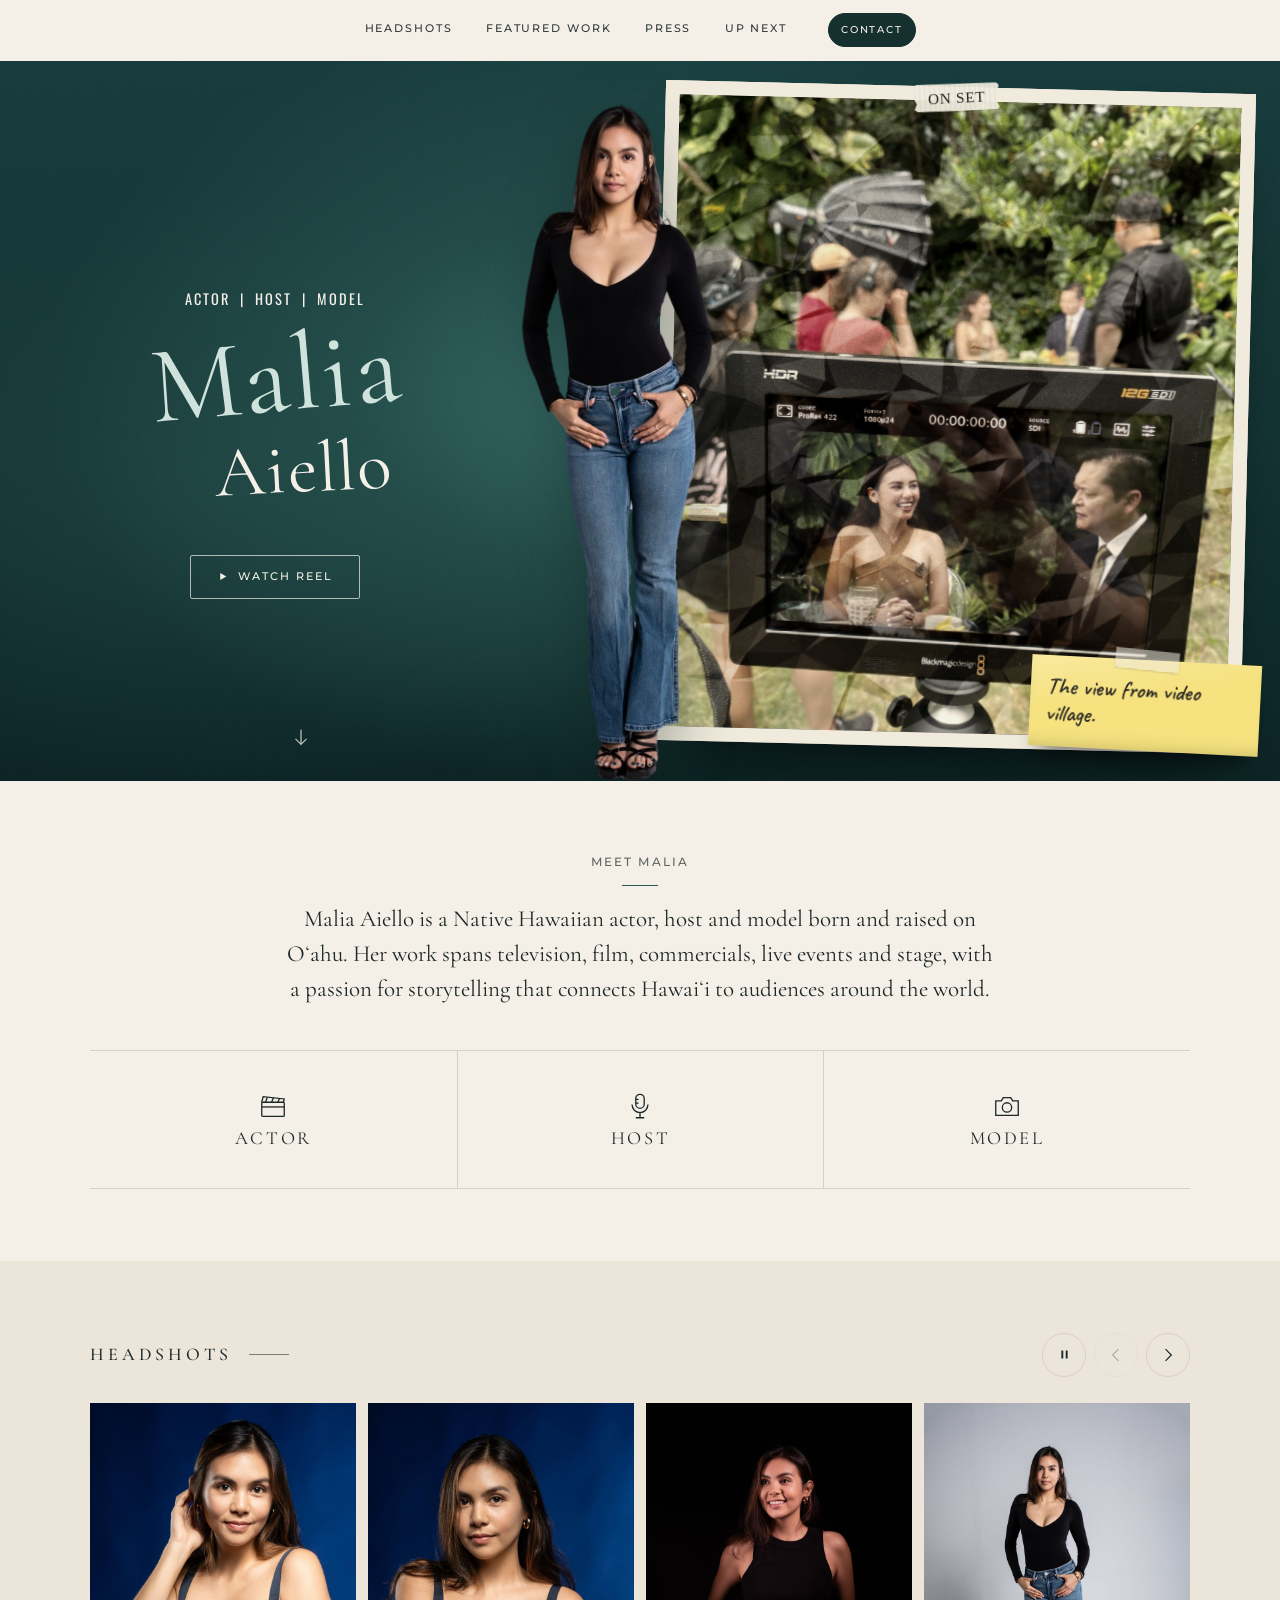
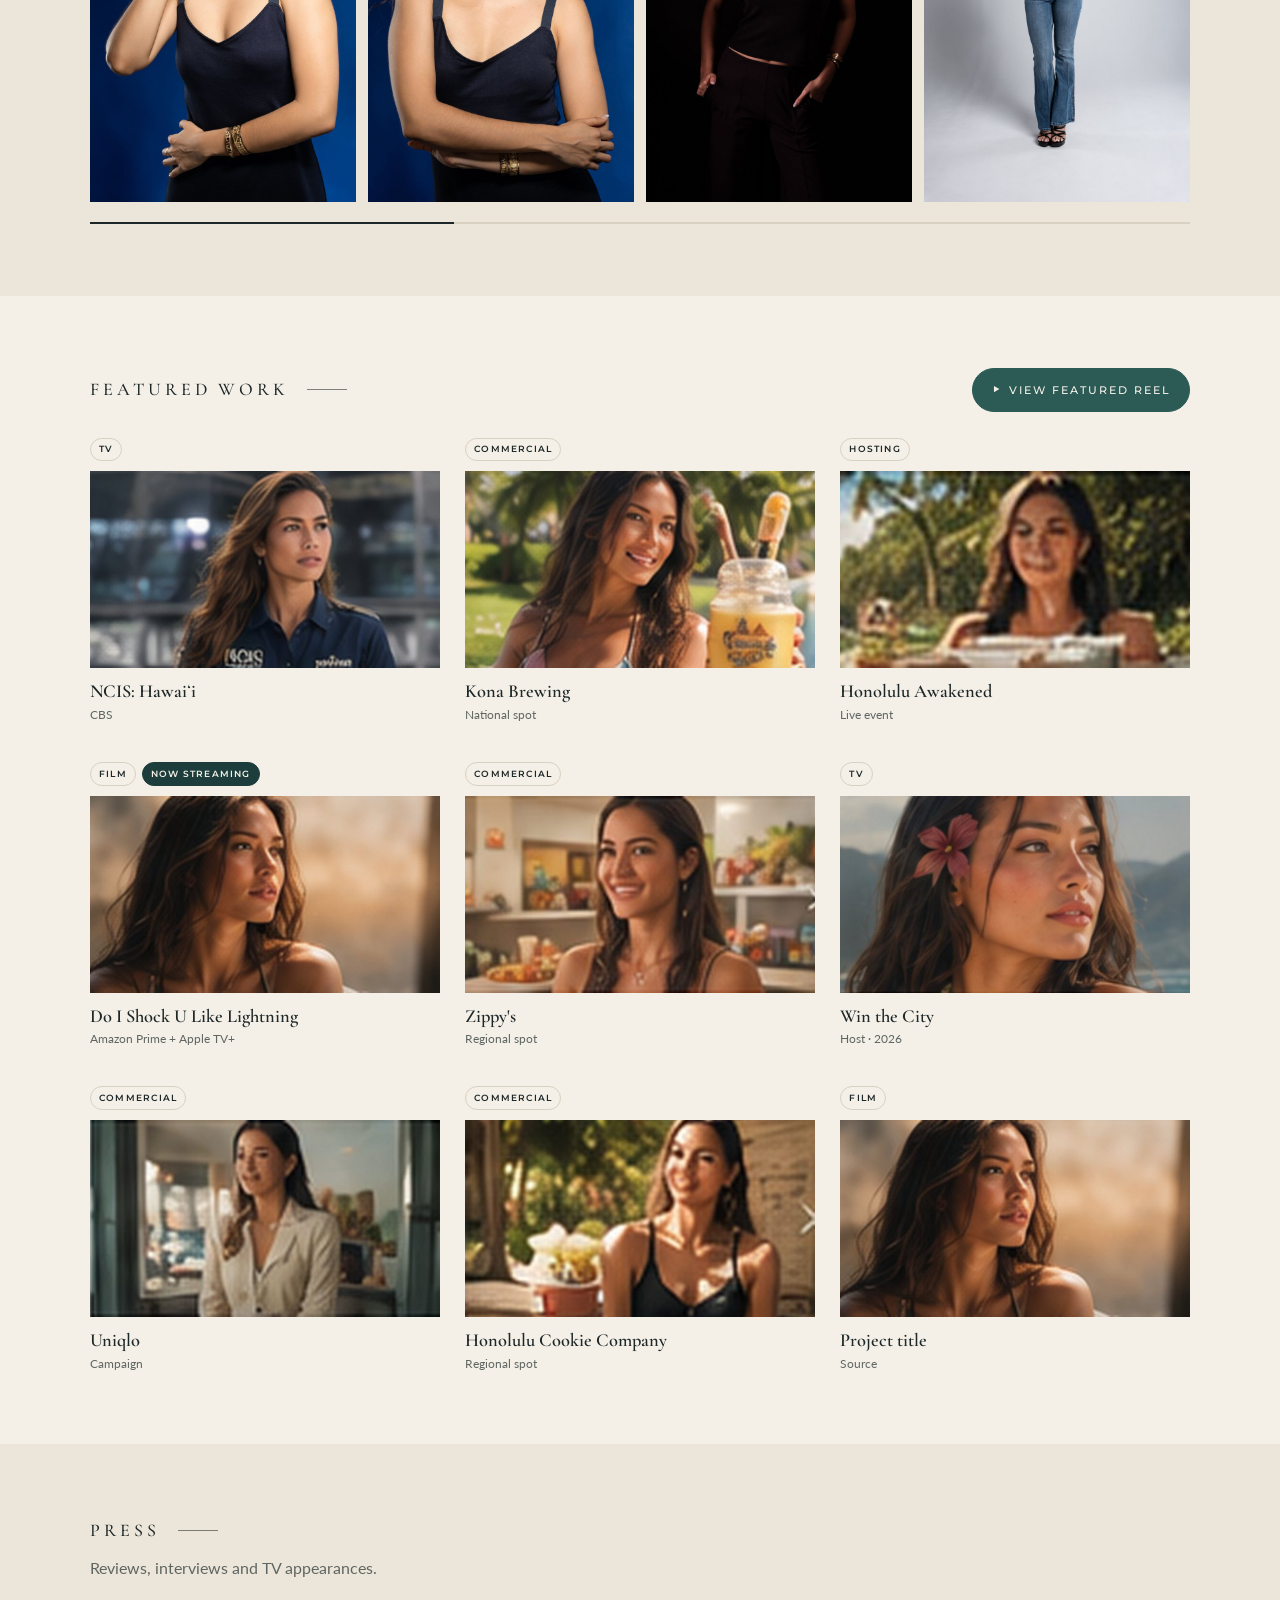
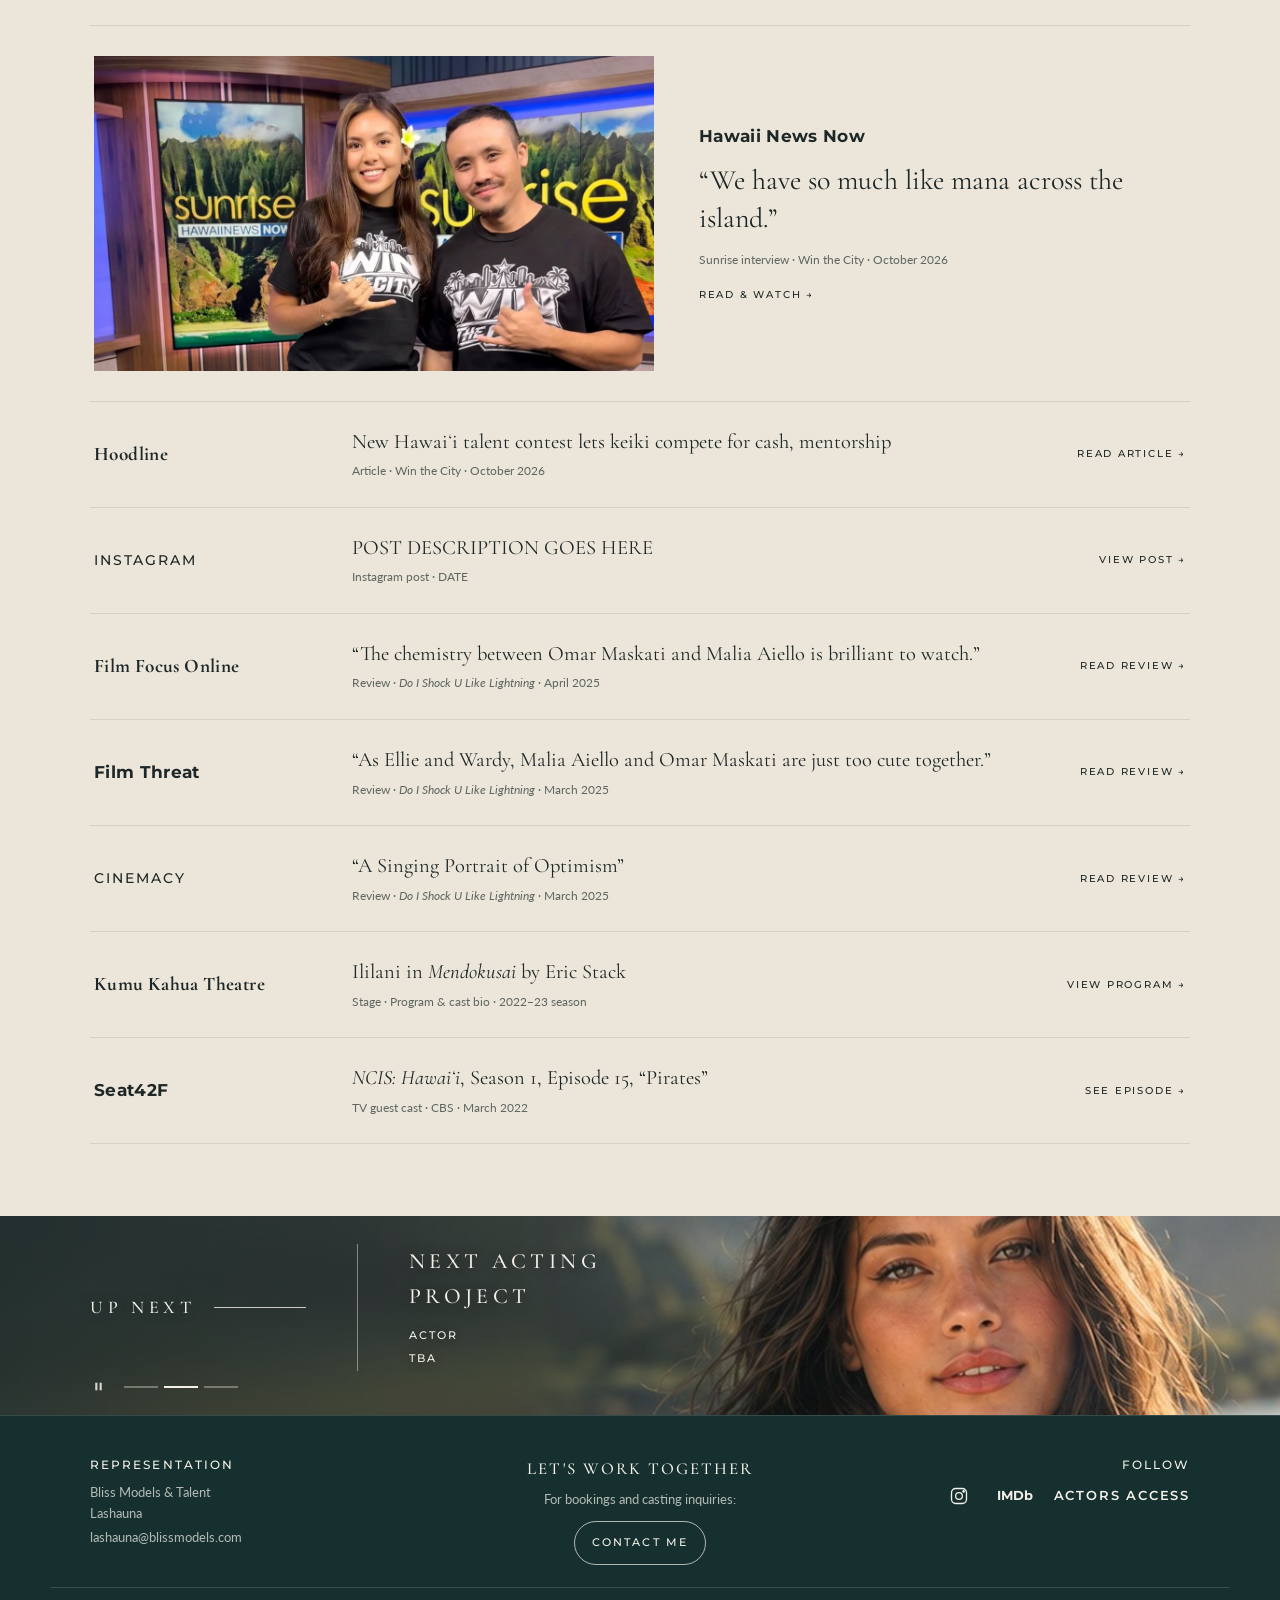
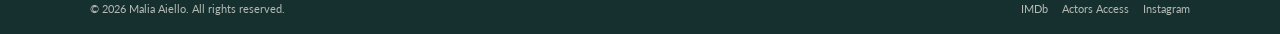
==== commit e629618f: "Malia Site V7" ====
--- a/index.html
+++ b/index.html
@@ -14,19 +14,17 @@
   <!-- Fonts: preconnect first so the font files start downloading sooner -->
   <link rel="preconnect" href="https://fonts.googleapis.com">
   <link rel="preconnect" href="https://fonts.gstatic.com" crossorigin>
-  <link href="https://fonts.googleapis.com/css2?family=Cormorant+Garamond:ital,wght@0,400;0,500;0,600;0,700;1,500&family=Lato:wght@400;700&family=Montserrat:wght@500;600;700&family=Caveat:wght@500;600&family=Permanent+Marker&display=swap" rel="stylesheet">
+  <link href="https://fonts.googleapis.com/css2?family=Cormorant+Garamond:ital,wght@0,400;0,500;0,600;0,700;1,500&family=Lato:wght@400;700&family=Montserrat:wght@500;600;700&family=Caveat:wght@500;600&family=Permanent+Marker&family=Oswald:wght@400;500&display=swap" rel="stylesheet">
 
   <link rel="stylesheet" href="css/styles.css">
 </head>
 <body>
 
 <!-- ===================== HEADER =====================
-     One-page site: Headshots, Featured Work, Press and Up Next scroll to their sections below.
-     Contact is its own page. -->
+     Menu only, centred across the top. Headshots, Featured Work, Press and
+     Up Next scroll to their sections below; Contact is its own page. -->
 <header class="site-header">
   <div class="container">
-    <a class="logo" href="#top">Malia Aiello</a>
-
     <button class="menu-toggle" aria-label="Open menu" aria-expanded="false" aria-controls="site-nav"><span></span></button>
 
     <nav class="nav" id="site-nav" aria-label="Main">
@@ -42,20 +40,50 @@
 <main>
 
 <!-- ===================== HERO =====================
-     PHOTO: swap the <img> src. --focus / --focus-tablet / --focus-mobile set which part of the
-     photo stays in frame (first value = horizontal, second = vertical).
-
-     OPTIONAL MOVING BACKGROUND: to use a short silent loop instead of the photo,
-     replace the <img> with the <video> below (keep it under ~10 seconds and ~5 MB,
-     H.264 MP4). The photo stays as the poster while it loads.
-       <video class="hero__bg" src="video/hero-loop.mp4" poster="images/hero.jpg"
-              autoplay muted loop playsinline aria-hidden="true"></video>
-
      REEL: "Watch Reel" opens a player right here in the hero, above the name.
      Paste the reel's YouTube link (Share → Copy link; unlisted is fine) into
      the button's href below. Without JavaScript the button opens YouTube. -->
-<section class="hero" id="top" style="--focus: 30% 30%; --focus-tablet: 62% 30%; --focus-mobile: 66% 30%;">
-  <img class="hero__bg" src="images/hero.jpg" alt="" fetchpriority="high">
+<section class="hero hero--split" id="top">
+  <!-- SPLIT HERO: name on a dark teal gradient (left), a taped "print" of
+       behind-the-scenes photos (right), and Malia standing on the seam.
+       CUT-OUT: images/hero-cutout.webp (a full-length photo with the background
+       removed). Swap the file to change it. -->
+  <div class="hero__panel" aria-hidden="true"></div>
+  <!-- BTS SLIDESHOW with an old-film look (grain, flicker, vignette, warm tint).
+       Each slide's data-tape (1–3 words) and data-note (the sticky note) appear
+       as it comes on. Add or remove <figure class="film-slide"> blocks freely;
+       data-interval on the wrapper sets the time per slide (ms). -->
+  <div class="hero__film is-print" aria-hidden="true">
+    <div class="film-slides" data-interval="4500">
+      <figure class="film-slide is-active" data-tape="ON SET" data-note="The view from video village.">
+        <img src="images/gallery/g2.jpg" alt="" style="object-position: 60% 40%;" fetchpriority="high">
+      </figure>
+      <figure class="film-slide" data-tape="COMMERCIAL" data-note="The camera rig is bigger than me.">
+        <img src="images/gallery/g5.jpg" alt="" style="object-position: 55% 45%;" loading="lazy">
+      </figure>
+      <figure class="film-slide" data-tape="SUNRISE · HNN" data-note="Talking Win the City on Sunrise. Shakas mandatory.">
+        <img src="images/gallery/g1.jpg" alt="" style="object-position: 45% 35%;" loading="lazy">
+      </figure>
+      <figure class="film-slide" data-tape="POLYNESIAN AF" data-note="Curtain call at The Polynesian AF Show.">
+        <img src="images/gallery/g7.jpg" alt="" style="object-position: 50% 45%;" loading="lazy">
+      </figure>
+      <figure class="film-slide" data-tape="MĀNOA VALLEY" data-note="Lei count: lost track.">
+        <img src="images/gallery/g6.jpg" alt="" style="object-position: 50% 40%;" loading="lazy">
+      </figure>
+      <figure class="film-slide" data-tape="SUNRISE · HNN" data-note="Back on the Sunrise couch.">
+        <img src="images/gallery/g8.jpg" alt="" style="object-position: 50% 35%;" loading="lazy">
+      </figure>
+    </div>
+    <canvas class="film__grain"></canvas>
+    <span class="film__flicker"></span>
+    <span class="film__scratch"></span>
+    <span class="film__vignette"></span>
+    <!-- crinkled paper: sits over the photos, under the tape and sticky note -->
+    <span class="film__paper"></span>
+    <span class="tape film__tape"></span>
+    <aside class="bts-note film__note" hidden><p></p></aside>
+  </div>
+  <img class="hero__cutout" src="images/hero-cutout.webp" alt="" fetchpriority="high">
 
   <div class="container hero__content">
     <!-- Reel player: hidden until "Watch Reel" is pressed -->
@@ -66,8 +94,8 @@
       </button>
     </div>
 
-    <p class="eyebrow">Actor &nbsp;/&nbsp; Host &nbsp;/&nbsp; Model</p>
-    <h1 class="display hero__name"><span class="hero__line"><span>Malia</span></span> <span class="hero__line"><span>Aiello</span></span></h1>
+    <p class="eyebrow">Actor &nbsp;|&nbsp; Host &nbsp;|&nbsp; Model</p>
+    <h1 class="display hero__name"><span class="hero__line hero__line--brush"><span>Malia</span></span> <span class="hero__line hero__line--caps"><span>Aiello</span></span></h1>
 
     <div class="hero__actions">
       <a class="btn btn--light hero__reel-btn" href="https://youtu.be/REEL_VIDEO_ID" aria-expanded="false">
@@ -119,15 +147,23 @@
 
 <!-- ===================== HEADSHOTS (carousel) =====================
      12 photos. Add or remove <button class="headshot"> blocks freely; the
-     arrows and the progress bar adjust on their own. Portrait photos (2:3) fit best:
+     arrows and the progress bar adjust on their own.
+     AUTO-SCROLL: moves one photo every data-autoplay milliseconds (3500 = 3.5s)
+     and loops back to the start. It pauses while someone hovers, touches or
+     tabs into the strip, opens a photo, or scrolls it off screen, and the
+     pause button stops it for good. Remove data-autoplay to turn it off. Portrait photos (2:3) fit best:
      thumbnails are 800x1200 and the larger view uses the -large file (1200x1800).
      Clicking a photo opens it larger. data-full can point to a bigger
      version of the same photo (e.g. 1600px tall) for that larger view. -->
-<section class="headshots" id="headshots" aria-labelledby="headshots-title">
+<section class="headshots" id="headshots" aria-labelledby="headshots-title" data-autoplay="3500">
   <div class="container">
     <div class="carousel-head">
       <h2 class="line-title line-title--dark" id="headshots-title">Headshots</h2>
       <div class="carousel-controls">
+        <button class="carousel__btn carousel__btn--pause" type="button" aria-label="Pause slideshow" aria-pressed="false" hidden>
+          <svg class="icon-pause" viewBox="0 0 24 24" fill="currentColor" aria-hidden="true"><rect x="7" y="5.5" width="3" height="13" rx=".6"/><rect x="14" y="5.5" width="3" height="13" rx=".6"/></svg>
+          <svg class="icon-play" viewBox="0 0 24 24" fill="currentColor" aria-hidden="true"><path d="M8 5.5v13l11-6.5z"/></svg>
+        </button>
         <button class="carousel__btn carousel__btn--prev" type="button" aria-label="Previous headshots">
           <svg viewBox="0 0 24 24" fill="none" stroke="currentColor" stroke-width="1.4" aria-hidden="true"><path d="M15 5l-7 7 7 7"/></svg>
         </button>
@@ -213,17 +249,15 @@
   <div class="container">
     <div class="carousel-head">
       <h2 class="line-title line-title--dark" id="work-title">Featured Work</h2>
-      <div class="carousel-controls">
-        <button class="carousel__btn carousel__btn--prev" type="button" aria-label="Previous videos">
-          <svg viewBox="0 0 24 24" fill="none" stroke="currentColor" stroke-width="1.4" aria-hidden="true"><path d="M15 5l-7 7 7 7"/></svg>
-        </button>
-        <button class="carousel__btn carousel__btn--next" type="button" aria-label="Next videos">
-          <svg viewBox="0 0 24 24" fill="none" stroke="currentColor" stroke-width="1.4" aria-hidden="true"><path d="M9 5l7 7-7 7"/></svg>
-        </button>
-      </div>
-    </div>
-
-    <div class="carousel__track work-track" tabindex="0" aria-label="Featured work, scroll sideways for more">
+      <!-- Opens the same reel as "Watch Reel" in the hero, so there's only one
+           link to update (the hero button's href). -->
+      <button class="btn btn--solid btn--pill work-reel-btn" type="button">
+        <svg viewBox="0 0 24 24" fill="currentColor" aria-hidden="true"><path d="M7 4.5v15l13-7.5z"/></svg>
+        View Featured Reel
+      </button>
+    </div>
+
+    <div class="work-grid" id="work-grid">
 
       <a class="video-card" href="https://youtu.be/VIDEO_ID"
          data-title="NCIS: Hawaiʻi"
@@ -321,12 +355,28 @@
         <p class="card__meta">Regional spot</p>
       </a>
 
-    </div>
-
-    
-  </div>
-
-  <!-- Pop-up player for the cards above -->
+      <!-- PLACEHOLDER: 9th card to complete the 3×3. Replace or delete. -->
+      <a class="video-card" href="https://youtu.be/VIDEO_ID"
+         data-title="Project title"
+         data-meta="Source">
+        <div class="video-card__tags"><span class="tag">Film</span></div>
+        <div class="card__media">
+          <img src="images/streaming-1.jpg" alt="Placeholder thumbnail" loading="lazy">
+          <span class="play" aria-hidden="true"><svg viewBox="0 0 24 24" fill="currentColor"><path d="M7 4.5v15l13-7.5z"/></svg></span>
+        </div>
+        <h3 class="video-card__title">Project title</h3>
+        <p class="card__meta">Source</p>
+      </a>
+
+    </div>
+
+    <!-- Phones only: 3 videos show first; this reveals 3 more at a time. -->
+    <div class="load-more">
+      <button class="btn load-more__btn" type="button" aria-controls="work-grid" data-items=".work-grid .video-card" data-step="3" hidden>Load more</button>
+    </div>
+  </div>
+
+  <!-- Pop-up player for the cards above (and the Featured Reel button) -->
   <dialog class="lightbox video-viewer" aria-label="Video player">
     <div class="lightbox__stage"></div>
     <p class="lightbox__caption"></p>
@@ -338,10 +388,11 @@
 
 
 <!-- ===================== PRESS =====================
-     ONE CARD PER ARTICLE OR SEGMENT. To add one, copy a whole <a class="press-card"> block.
-     Newest first works best.
+     A LIST, ONE ROW PER ARTICLE OR SEGMENT. To add one, copy a whole
+     <a class="press-item"> block. The featured piece stays first and is the
+     only one with a photo (press-item--featured); the rest run newest first.
      Logos: the outlet name is text for now. Replace the text inside
-     .press-card__outlet with the outlet's logo, e.g.
+     .press-item__outlet with the outlet's logo, e.g.
        <img src="images/press/logo-star-advertiser.svg" alt="Star-Advertiser">
      Quotes: only use a headline or line that actually ran in the piece.
      target="_blank" opens the article in a new tab so visitors keep the site open. -->
@@ -350,78 +401,92 @@
     <h2 class="line-title line-title--dark" id="press-title">Press</h2>
     <p class="section-intro">Reviews, interviews and TV appearances.</p>
 
-  <div class="press-grid" id="press-grid">
-
-    <!-- Featured: TV segment with a photo. On laptops it spans two columns. -->
-    <a class="press-card press-card--media press-card--wide" href="https://www.hawaiinewsnow.com/2026/10/18/win-city-competition-nurtures-next-generation-hawaii-talent/" target="_blank" rel="noopener">
-      <div class="card__media">
+  <div class="press-list" id="press-list">
+
+    <!-- FEATURED: always first, the only one with a photo -->
+    <a class="press-item press-item--featured" href="https://www.hawaiinewsnow.com/2026/10/18/win-city-competition-nurtures-next-generation-hawaii-talent/" target="_blank" rel="noopener">
+      <div class="press-item__media">
         <img src="images/press-hnn-win-the-city.jpg" alt="Malia and Win the City organizer Ty Tamagawa on the Sunrise set at Hawaii News Now" loading="lazy">
       </div>
-      <div class="press-card__body">
-        <span class="press-card__outlet press-card__outlet--bold">Hawaii News Now</span>
-        <p class="press-card__quote">“We have so much like mana across the island.”</p>
-        <p class="press-card__meta">Sunrise interview <span aria-hidden="true">·</span> Win the City <span aria-hidden="true">·</span> October 2026</p>
-        <span class="link-arrow press-card__cta">Read &amp; watch</span>
+      <div class="press-item__body">
+        <span class="press-item__outlet press-item__outlet--bold">Hawaii News Now</span>
+        <p class="press-item__quote">“We have so much like mana across the island.”</p>
+        <p class="press-item__meta">Sunrise interview <span aria-hidden="true">·</span> Win the City <span aria-hidden="true">·</span> October 2026</p>
+        <span class="link-arrow press-item__cta">Read &amp; watch</span>
       </div>
     </a>
 
     <!-- Headline taken from the link; check it matches the live article. -->
-    <a class="press-card" href="https://hoodline.com/2026/10/new-hawaii-talent-contest-lets-keiki-compete-for-cash-mentorship/" target="_blank" rel="noopener">
-      <span class="press-card__outlet press-card__outlet--serif">Hoodline</span>
-      <p class="press-card__quote">New Hawaiʻi talent contest lets keiki compete for cash, mentorship</p>
-      <p class="press-card__meta">Article <span aria-hidden="true">·</span> Win the City <span aria-hidden="true">·</span> October 2026</p>
-      <span class="link-arrow press-card__cta">Read article</span>
+    <a class="press-item" href="https://hoodline.com/2026/10/new-hawaii-talent-contest-lets-keiki-compete-for-cash-mentorship/" target="_blank" rel="noopener">
+      <span class="press-item__outlet press-item__outlet--serif">Hoodline</span>
+      <div class="press-item__body">
+        <p class="press-item__quote">New Hawaiʻi talent contest lets keiki compete for cash, mentorship</p>
+        <p class="press-item__meta">Article <span aria-hidden="true">·</span> Win the City <span aria-hidden="true">·</span> October 2026</p>
+      </div>
+      <span class="link-arrow press-item__cta">Read article</span>
     </a>
 
     <!-- PLACEHOLDER: fill in who posted it, what it is, and the date. -->
-    <a class="press-card" href="https://www.instagram.com/p/DM8ejjlhPYy/" target="_blank" rel="noopener">
-      <span class="press-card__outlet press-card__outlet--caps">Instagram</span>
-      <p class="press-card__quote">POST DESCRIPTION GOES HERE</p>
-      <p class="press-card__meta">Instagram post <span aria-hidden="true">·</span> DATE</p>
-      <span class="link-arrow press-card__cta">View post</span>
-    </a>
-
-    <a class="press-card" href="https://www.filmfocusonline.com/post/do-i-shock-u-like-lightning-review" target="_blank" rel="noopener">
-      <span class="press-card__outlet press-card__outlet--serif">Film Focus Online</span>
-      <p class="press-card__quote">“The chemistry between Omar Maskati and Malia Aiello is brilliant to watch.”</p>
-      <p class="press-card__meta">Review <span aria-hidden="true">·</span> <cite>Do I Shock U Like Lightning</cite> <span aria-hidden="true">·</span> April 2025</p>
-      <span class="link-arrow press-card__cta">Read review</span>
-    </a>
-
-    <a class="press-card" href="https://filmthreat.com/reviews/do-i-shock-u-like-lightning/" target="_blank" rel="noopener">
-      <span class="press-card__outlet press-card__outlet--bold">Film Threat</span>
-      <p class="press-card__quote">“As Ellie and Wardy, Malia Aiello and Omar Maskati are just too cute together.”</p>
-      <p class="press-card__meta">Review <span aria-hidden="true">·</span> <cite>Do I Shock U Like Lightning</cite> <span aria-hidden="true">·</span> March 2025</p>
-      <span class="link-arrow press-card__cta">Read review</span>
-    </a>
-
-    <a class="press-card" href="https://cinemacy.com/do-i-shock-u-like-lightning-review/" target="_blank" rel="noopener">
-      <span class="press-card__outlet press-card__outlet--caps">Cinemacy</span>
-      <p class="press-card__quote">“A Singing Portrait of Optimism”</p>
-      <p class="press-card__meta">Review <span aria-hidden="true">·</span> <cite>Do I Shock U Like Lightning</cite> <span aria-hidden="true">·</span> March 2025</p>
-      <span class="link-arrow press-card__cta">Read review</span>
-    </a>
-
-    <a class="press-card" href="https://www.kumukahua.org/mendokusai-program" target="_blank" rel="noopener">
-      <span class="press-card__outlet press-card__outlet--serif">Kumu Kahua Theatre</span>
-      <p class="press-card__quote">Ililani in <cite>Mendokusai</cite> by Eric Stack</p>
-      <p class="press-card__meta">Stage <span aria-hidden="true">·</span> Program &amp; cast bio <span aria-hidden="true">·</span> 2022–23 season</p>
-      <span class="link-arrow press-card__cta">View program</span>
-    </a>
-
-    <a class="press-card" href="https://seat42f.com/ncis-hawaii-season-1-episode-15-photos-pirates/" target="_blank" rel="noopener">
-      <span class="press-card__outlet press-card__outlet--bold">Seat42F</span>
-      <p class="press-card__quote"><cite>NCIS: Hawaiʻi</cite>, Season 1, Episode 15, “Pirates”</p>
-      <p class="press-card__meta">TV guest cast <span aria-hidden="true">·</span> CBS <span aria-hidden="true">·</span> March 2022</p>
-      <span class="link-arrow press-card__cta">See episode</span>
-    </a>
-
-  </div>
-
-  <!-- Phones only: the first 3 cards show, and this button reveals 3 more at a time.
+    <a class="press-item" href="https://www.instagram.com/p/DM8ejjlhPYy/" target="_blank" rel="noopener">
+      <span class="press-item__outlet press-item__outlet--caps">Instagram</span>
+      <div class="press-item__body">
+        <p class="press-item__quote">POST DESCRIPTION GOES HERE</p>
+        <p class="press-item__meta">Instagram post <span aria-hidden="true">·</span> DATE</p>
+      </div>
+      <span class="link-arrow press-item__cta">View post</span>
+    </a>
+
+    <a class="press-item" href="https://www.filmfocusonline.com/post/do-i-shock-u-like-lightning-review" target="_blank" rel="noopener">
+      <span class="press-item__outlet press-item__outlet--serif">Film Focus Online</span>
+      <div class="press-item__body">
+        <p class="press-item__quote">“The chemistry between Omar Maskati and Malia Aiello is brilliant to watch.”</p>
+        <p class="press-item__meta">Review <span aria-hidden="true">·</span> <cite>Do I Shock U Like Lightning</cite> <span aria-hidden="true">·</span> April 2025</p>
+      </div>
+      <span class="link-arrow press-item__cta">Read review</span>
+    </a>
+
+    <a class="press-item" href="https://filmthreat.com/reviews/do-i-shock-u-like-lightning/" target="_blank" rel="noopener">
+      <span class="press-item__outlet press-item__outlet--bold">Film Threat</span>
+      <div class="press-item__body">
+        <p class="press-item__quote">“As Ellie and Wardy, Malia Aiello and Omar Maskati are just too cute together.”</p>
+        <p class="press-item__meta">Review <span aria-hidden="true">·</span> <cite>Do I Shock U Like Lightning</cite> <span aria-hidden="true">·</span> March 2025</p>
+      </div>
+      <span class="link-arrow press-item__cta">Read review</span>
+    </a>
+
+    <a class="press-item" href="https://cinemacy.com/do-i-shock-u-like-lightning-review/" target="_blank" rel="noopener">
+      <span class="press-item__outlet press-item__outlet--caps">Cinemacy</span>
+      <div class="press-item__body">
+        <p class="press-item__quote">“A Singing Portrait of Optimism”</p>
+        <p class="press-item__meta">Review <span aria-hidden="true">·</span> <cite>Do I Shock U Like Lightning</cite> <span aria-hidden="true">·</span> March 2025</p>
+      </div>
+      <span class="link-arrow press-item__cta">Read review</span>
+    </a>
+
+    <a class="press-item" href="https://www.kumukahua.org/mendokusai-program" target="_blank" rel="noopener">
+      <span class="press-item__outlet press-item__outlet--serif">Kumu Kahua Theatre</span>
+      <div class="press-item__body">
+        <p class="press-item__quote">Ililani in <cite>Mendokusai</cite> by Eric Stack</p>
+        <p class="press-item__meta">Stage <span aria-hidden="true">·</span> Program &amp; cast bio <span aria-hidden="true">·</span> 2022–23 season</p>
+      </div>
+      <span class="link-arrow press-item__cta">View program</span>
+    </a>
+
+    <a class="press-item" href="https://seat42f.com/ncis-hawaii-season-1-episode-15-photos-pirates/" target="_blank" rel="noopener">
+      <span class="press-item__outlet press-item__outlet--bold">Seat42F</span>
+      <div class="press-item__body">
+        <p class="press-item__quote"><cite>NCIS: Hawaiʻi</cite>, Season 1, Episode 15, “Pirates”</p>
+        <p class="press-item__meta">TV guest cast <span aria-hidden="true">·</span> CBS <span aria-hidden="true">·</span> March 2022</p>
+      </div>
+      <span class="link-arrow press-item__cta">See episode</span>
+    </a>
+
+  </div>
+
+  <!-- Phones only: the first 3 show, and this button reveals 3 more at a time.
        Change the number with data-step. Hidden on tablets and laptops. -->
-  <div class="press-more">
-    <button class="btn press-more__btn" type="button" aria-controls="press-grid" data-step="3" hidden>Load more</button>
+  <div class="load-more">
+    <button class="btn load-more__btn" type="button" aria-controls="press-list" data-items=".press-list .press-item" data-step="3" hidden>Load more</button>
   </div>
   </div>
 </section>
@@ -492,24 +557,26 @@
 </main>
 
 
-<!-- ===================== FOOTER (with gallery) =====================
-     Left: "Let's Work Together", representation and the Contact button.
-     Center: a 3×3 photo grid; click a photo and the full image pops out.
-     Right: social links.
-     GALLERY PHOTOS: nine tiles. The <img> is the square thumbnail (crops
-       automatically); data-full is the full photo shown when clicked;
-       data-caption is the line under it. If a face lands off-center in the
-       square, add style="object-position: 50% 20%" to that <img>. -->
+<!-- ===================== FOOTER =====================
+     Three columns: Representation | Let's Work Together + Contact | Follow,
+     then a thin bottom row. Phones stack them, Contact first. -->
 <footer class="site-footer">
-  <div class="container footer-grid footer-grid--gallery">
-    <div class="footer-col footer-contact">
-      <h2 class="section-title">Let's Work Together</h2>
+  <div class="container footer-grid footer-grid--three">
+    <div class="footer-col footer-rep">
       <h3 class="eyebrow">Representation</h3>
       <p>Bliss Models &amp; Talent<br>Lashauna</p>
       <a href="mailto:lashauna@blissmodels.com">lashauna@blissmodels.com</a>
+    </div>
+
+    <div class="footer-col footer-contact">
+      <h2 class="section-title">Let's Work Together</h2>
       <p class="footer-contact__note">For bookings and casting inquiries:</p>
       <a class="btn btn--light btn--pill" href="contact.html">Contact Me</a>
-      <nav class="social footer-contact__social" aria-label="Malia's profiles">
+    </div>
+
+    <div class="footer-col footer-follow">
+      <h3 class="eyebrow">Follow</h3>
+      <nav class="social" aria-label="Malia's profiles">
         <a href="https://www.instagram.com/maliaaiello" target="_blank" rel="noopener" aria-label="Instagram">
           <svg viewBox="0 0 24 24" fill="none" stroke="currentColor" stroke-width="1.6" aria-hidden="true"><rect x="3" y="3" width="18" height="18" rx="5"/><circle cx="12" cy="12" r="4"/><circle cx="17.5" cy="6.5" r=".8" fill="currentColor"/></svg>
         </a>
@@ -517,66 +584,6 @@
         <a class="wordmark" href="https://resumes.actorsaccess.com/maliaaiello" target="_blank" rel="noopener">Actors Access</a>
       </nav>
     </div>
-
-    <div class="footer-gallery gallery--grid" aria-labelledby="footer-gallery-title">
-      <h3 class="eyebrow footer-gallery__title" id="footer-gallery-title">Behind the Scenes</h3>
-      <!-- BEHIND THE SCENES: clicking a tile grows the photo to fill the 3×3,
-           then a gaffer-tape label (data-tape, 1–3 words) presses on and a
-           sticky note (data-note) slaps onto the corner. Leave data-note out
-           for no note. data-caption is read out to screen readers.
-           PLACEHOLDER COPY below: Malia should rewrite these in her own words. -->
-      <div class="bts-board">
-      <div class="photo-grid">
-        <button class="grid-photo" type="button" data-tape="SUNRISE · HNN" data-note="Talking Win the City on Sunrise. Shakas mandatory." data-full="images/gallery/g1.jpg" data-caption="On Sunrise, Hawaii News Now" aria-label="View photo: On Sunrise, Hawaii News Now">
-          <img src="images/gallery/g1-thumb.jpg" alt="Malia and a guest on the set of Sunrise on Hawaii News Now, both in Win the City shirts" loading="lazy" width="600" height="600">
-        </button>
-        <button class="grid-photo" type="button" data-tape="ON SET" data-note="The view from video village." data-full="images/gallery/g2.jpg" data-caption="Behind the scenes, on set" aria-label="View photo: Behind the scenes, on set">
-          <img src="images/gallery/g2-thumb.jpg" alt="A camera monitor on an outdoor set showing Malia seated at a table during a take" loading="lazy" width="600" height="600">
-        </button>
-        <button class="grid-photo" type="button" data-tape="CAST NIGHT" data-note="Post-show with this crew. The dog stole the show." data-full="images/gallery/g3.jpg" data-caption="With the cast after the show" aria-label="View photo: With the cast after the show">
-          <img src="images/gallery/g3-thumb.jpg" alt="Malia with a group of cast members in lei, and a dog, on a small stage" loading="lazy" width="600" height="600">
-        </button>
-        <button class="grid-photo" type="button" data-tape="ROLLING" data-note="Ukulele, sunshine, take after take." data-full="images/gallery/g4.jpg" data-caption="On set, commercial shoot" aria-label="View photo: On set, commercial shoot">
-          <img src="images/gallery/g4-thumb.jpg" alt="A camera monitor showing Malia laughing beside a man playing ukulele at a backyard party" loading="lazy" width="600" height="600">
-        </button>
-        <button class="grid-photo" type="button" data-tape="COMMERCIAL" data-note="The camera rig is bigger than me." data-full="images/gallery/g5.jpg" data-caption="Behind the camera, commercial shoot" aria-label="View photo: Behind the camera, commercial shoot">
-          <img src="images/gallery/g5-thumb.jpg" alt="A camera operator filming Malia and a ukulele player outdoors" loading="lazy" width="600" height="600">
-        </button>
-        <button class="grid-photo" type="button" data-tape="MĀNOA VALLEY" data-note="Lei count: lost track." data-full="images/gallery/g6.jpg" data-caption="Mānoa Valley Theatre, with the cast" aria-label="View photo: Mānoa Valley Theatre, with the cast">
-          <img src="images/gallery/g6-thumb.jpg" alt="Malia with the cast in lei and holding flowers in front of a Mānoa Valley Theatre backdrop" loading="lazy" width="600" height="600">
-        </button>
-        <button class="grid-photo" type="button" data-tape="POLYNESIAN AF" data-note="Curtain call at The Polynesian AF Show." data-full="images/gallery/g7.jpg" data-caption="The Polynesian AF Show, curtain call" aria-label="View photo: The Polynesian AF Show, curtain call">
-          <img src="images/gallery/g7-thumb.jpg" alt="Malia with the cast on stage at The Polynesian AF Show" loading="lazy" width="600" height="600">
-        </button>
-        <button class="grid-photo" type="button" data-tape="SUNRISE · HNN" data-note="Back on the Sunrise couch." data-full="images/gallery/g8.jpg" data-caption="Guest on Sunrise, Hawaii News Now" aria-label="View photo: Guest on Sunrise, Hawaii News Now">
-          <img src="images/gallery/g8-thumb.jpg" alt="Malia seated between the host and a guest on the Sunrise set" loading="lazy" width="600" height="600">
-        </button>
-        <button class="grid-photo" type="button" data-tape="FILM SET" data-note="Boom mic in every shot of this one." data-full="images/gallery/g9.jpg" data-caption="Behind the scenes, film set" aria-label="View photo: Behind the scenes, film set">
-          <img src="images/gallery/g9-thumb.jpg" alt="Crew with a boom mic and camera filming Malia laughing on a bed with a co-star" loading="lazy" width="600" height="600">
-        </button>
-      </div>
-      <!-- The grown photo. Hidden until a tile is clicked. -->
-      <div class="bts-stage" role="dialog" aria-label="Behind-the-scenes photo" hidden>
-        <figure class="bts-view">
-          <img class="bts-view__img" alt="">
-          <span class="tape bts-view__tape" aria-hidden="true"></span>
-          <figcaption class="visually-hidden"></figcaption>
-        </figure>
-        <aside class="bts-note" hidden><p></p></aside>
-        <button class="bts-btn bts-btn--prev" type="button" aria-label="Previous photo">
-          <svg viewBox="0 0 24 24" fill="none" stroke="currentColor" stroke-width="1.6" aria-hidden="true"><path d="M15 5l-7 7 7 7"/></svg>
-        </button>
-        <button class="bts-btn bts-btn--next" type="button" aria-label="Next photo">
-          <svg viewBox="0 0 24 24" fill="none" stroke="currentColor" stroke-width="1.6" aria-hidden="true"><path d="M9 5l7 7-7 7"/></svg>
-        </button>
-        <button class="bts-btn bts-btn--close" type="button" aria-label="Close photo">
-          <svg viewBox="0 0 24 24" fill="none" stroke="currentColor" stroke-width="1.8" aria-hidden="true"><path d="M6 6l12 12M18 6L6 18"/></svg>
-        </button>
-        <p class="bts-count" aria-hidden="true"></p>
-      </div>
-      </div>
-    </div>
-
   </div>
 
   <div class="container footer-bottom">
--- a/css/styles.css
+++ b/css/styles.css
@@ -11,7 +11,9 @@
    6. Responsive adjustments for 4–5
    7. Contact page
    8. Featured Work and Press
-   9. Footer gallery
+   9. Footer layout
+   10. Gaffer tape + sticky note
+   12. Split hero (slideshow, film look, paper)
    ========================================================================== */
 
 
@@ -170,26 +172,25 @@
 .link-arrow:hover::after { margin-left: .3em; }
 
 /* --- Site header ---
-   Sits on top of the hero photo (absolute), so text is light. */
+   A slim cream bar that stays at the top of the screen while you scroll
+   (sticky), with the menu centred. It gets a soft shadow once the page
+   has scrolled (the script adds .is-scrolled). */
+html { scroll-padding-top: 64px; }             /* menu links land below the bar, not under it */
 .site-header {
-  position: absolute;
-  inset: 0 0 auto 0;
+  position: sticky; top: 0;
   z-index: 20;
-  color: var(--on-dark);
-}
+  background: var(--paper);
+  color: var(--ink);
+  border-bottom: 1px solid transparent;
+  transition: box-shadow .25s var(--ease), border-color .25s var(--ease);
+}
+.site-header.is-scrolled { border-bottom-color: var(--line); box-shadow: 0 6px 18px -12px rgba(21, 48, 47, .35); }
 .site-header .container {
   display: flex;
   align-items: center;
-  justify-content: space-between;
+  justify-content: center;            /* menu centred across the page */
   gap: 1.5rem;
-  min-height: 76px;
-}
-.logo {
-  font-family: var(--font-display);
-  font-size: clamp(1.25rem, 2vw, 1.6rem);
-  letter-spacing: .08em;
-  text-transform: uppercase;
-  white-space: nowrap;
+  min-height: 60px;
 }
 .nav { display: flex; align-items: center; gap: clamp(18px, 2.6vw, 36px); }
 .nav a:not(.btn) {
@@ -204,9 +205,14 @@
 }
 .nav a:not(.btn):hover,
 .nav a[aria-current="page"] { opacity: 1; border-bottom-color: currentColor; }
-.nav .btn { margin-left: .5rem; background: rgba(21,48,47,.55); border-color: rgba(244,240,232,.45); color: var(--on-dark); }
+/* Contact: solid dark-teal pill on the cream bar */
+.nav .btn {
+  margin-left: .5rem;
+  background: var(--teal-900); border-color: var(--teal-900); color: var(--on-dark);
+  transition: background .2s var(--ease), border-color .2s var(--ease), transform .2s var(--ease);
+}
 .nav .btn:hover,
-.nav .btn[aria-current="page"] { background: var(--on-dark); color: var(--teal-900); border-color: var(--on-dark); }
+.nav .btn[aria-current="page"] { background: var(--teal-600); border-color: var(--teal-600); color: var(--on-dark); transform: translateY(-1px); }
 
 .menu-toggle {             /* hamburger, phones only */
   display: none;
@@ -270,27 +276,6 @@
 .play svg { width: 18px; height: 18px; margin-left: 3px; }
 a:hover .play { transform: scale(1.08); background: rgba(21,48,47,.5); }
 
-/* --- Press card --- */
-.press-card {
-  display: flex; flex-direction: column; gap: 10px;
-  min-height: 150px;
-  padding: 18px;
-  background: var(--card);
-  border: 1px solid var(--line);
-}
-.press-card__outlet {      /* placeholder text — swap for the outlet's real logo <img> */
-  font-family: var(--font-display);
-  font-weight: 600;
-  font-size: 1.05rem;
-  letter-spacing: .02em;
-}
-.press-card__outlet img { height: 22px; width: auto; }
-.press-card__quote { font-family: var(--font-display); font-size: 1rem; line-height: 1.35; }
-.press-card__source { margin-top: auto; font-size: .7rem; color: var(--ink-soft); }
-.press-card--media { padding: 0; overflow: hidden; }
-.press-card--media .card__media { --ratio: 16 / 7; }
-.press-card--media .press-card__body { padding: 12px 18px 16px; display: grid; gap: 2px; }
-
 /* --- Line title: "HEADSHOTS ——" ---
    Tracked serif caps followed by a short rule, as in the client graphic. */
 .line-title {
@@ -325,7 +310,7 @@
 .footer-col a:not(.btn):hover { color: var(--on-dark); }
 .footer-bottom {
   display: flex; justify-content: space-between; gap: 12px; flex-wrap: wrap;
-  padding-block: 16px 22px;
+  padding-block: 12px 16px;
   border-top: 1px solid rgba(244,240,232,.15);
   font-size: .7rem; color: var(--on-dark-soft);
 }
@@ -346,7 +331,7 @@
   isolation: isolate;
   display: flex;
   align-items: flex-end;
-  min-height: min(92vh, 760px);
+  min-height: min(calc(92vh - 60px), 720px);
   color: var(--on-dark);
   background: var(--teal-800);       /* shows while the photo loads */
   overflow: hidden;
@@ -478,7 +463,7 @@
 .hero.is-playing .hero__scroll { display: none; }
 /* While the reel is open: less padding and a slightly smaller name, so the
    player, name and button all fit on one laptop screen */
-.hero.is-playing .container { padding-block: 96px 40px; }
+.hero.is-playing .container { padding-block: 40px; }
 .hero.is-playing .hero__name { font-size: clamp(2.6rem, 5.2vw, 4.4rem); margin-block: 10px 14px; }
 .hero.is-playing .hero__actions { margin-top: 18px; }
 .hero__reel-btn .icon-close,
@@ -507,6 +492,11 @@
 .carousel__btn svg { width: 20px; height: 20px; }
 .carousel__btn:hover:not(:disabled) { background: var(--ink); border-color: var(--ink); color: var(--paper); }
 .carousel__btn:disabled { opacity: .3; cursor: default; }
+.carousel__btn[hidden] { display: none; }
+.carousel__btn--pause svg { width: 15px; height: 15px; }
+.carousel__btn--pause .icon-play,
+.carousel__btn--pause[aria-pressed="true"] .icon-pause { display: none; }
+.carousel__btn--pause[aria-pressed="true"] .icon-play { display: block; }
 
 .carousel__track {
   --gap: 12px;
@@ -715,19 +705,28 @@
 /* Phone (matches the mobile mockup) */
 @media (max-width: 760px) {
 
-  /* Header → hamburger + slide-down menu */
+  /* Header → hamburger (right) + slide-down menu */
+  .site-header .container { justify-content: flex-end; }
   .menu-toggle { display: block; }
+  /* No frozen bar on phones: just the menu icon over the top of the hero,
+     opening a full-screen cream menu */
+  html { scroll-padding-top: 0; }
+  .site-header { position: absolute; inset: 0 0 auto 0; background: transparent; color: var(--on-dark); box-shadow: none !important; border-bottom-color: transparent !important; }
+  .site-header--solid { position: relative; background: var(--paper); color: var(--ink); border-bottom-color: var(--line) !important; }
   .nav {
     position: fixed; inset: 0;
     flex-direction: column; justify-content: center; gap: 22px;
-    background: var(--teal-900);
+    background: var(--paper);
     transform: translateY(-100%);
     visibility: hidden;          /* hidden links can't be tabbed to while closed */
     transition: transform .35s var(--ease), visibility 0s .35s;
     z-index: -1;
   }
+  .nav { color: var(--ink); }
+  .menu-open .site-header { color: var(--ink); }               /* close icon turns dark over the cream menu */
   .nav a:not(.btn) { font-size: .85rem; }
-  .nav .btn { display: inline-flex; margin: 10px 0 0; min-height: 44px; padding: .7em 2em; font-size: .72rem; }
+  .nav .btn { display: inline-flex; margin: 10px 0 0; min-height: 44px; padding: .7em 2em; font-size: .72rem;
+              background: var(--teal-900); border-color: var(--teal-900); color: var(--on-dark); }
   .menu-open .nav { transform: none; visibility: visible; transition-delay: 0s; }
   .menu-open { overflow: hidden; }
 
@@ -742,7 +741,7 @@
   .hero .container { padding-bottom: 36px; }
   .hero__scroll { display: none; }           /* the full-width button sits where the arrow would */
   .hero__reel { width: 100%; min-width: 0; }
-  .hero.is-playing .container { padding-block: 96px 36px; }
+  .hero.is-playing .container { padding-block: 80px 36px; }
   .hero__reel-close { top: -12px; right: -6px; }
   .hero__actions { display: grid; grid-template-columns: 1fr 1fr; gap: 10px; }
   .hero__actions .btn { min-width: 0; }
@@ -790,14 +789,7 @@
    The Contact page has no full-bleed photo behind the header, so the
    header switches to dark text on the cream background.
    ========================================================================== */
-.site-header--solid {
-  position: relative;
-  color: var(--ink);
-  border-bottom: 1px solid var(--line);
-}
-.site-header--solid .nav .btn { background: transparent; border-color: var(--ink); color: var(--ink); }
-.site-header--solid .nav .btn:hover,
-.site-header--solid .nav .btn[aria-current="page"] { background: var(--ink); color: var(--paper); border-color: var(--ink); }
+.site-header--solid { border-bottom-color: var(--line); }
 
 /* Page title block shared by inner pages */
 .page-head { padding-top: clamp(40px, 7vw, 88px); }
@@ -889,10 +881,6 @@
 /* Inner pages on phones */
 @media (max-width: 760px) {
   /* Open menu is teal, so its links and the close icon switch to light */
-  .site-header--solid .nav { color: var(--on-dark); }
-  .site-header--solid .nav .btn { border-color: var(--on-dark); color: var(--on-dark); }
-  .site-header--solid .nav .btn[aria-current="page"] { background: var(--on-dark); color: var(--teal-900); border-color: var(--on-dark); }
-  .menu-open .site-header--solid { color: var(--on-dark); border-bottom-color: transparent; }
 
   .field-row { grid-template-columns: 1fr; }
   .contact-social { justify-content: center; }
@@ -905,79 +893,73 @@
 .section-intro { margin-top: 10px; color: var(--ink-soft); }
 html:has(dialog[open]) { overflow: hidden; }   /* stop the page scrolling behind the pop-up viewers */
 
-/* --- Press --- */
+/* --- Press: a list ---
+   The featured piece sits first with its photo; every other row is
+   outlet | headline or quote + type/date | link. */
 .press-section { background: var(--paper-2); }
-.press-grid {
+.press-list {
+  margin-top: clamp(28px, 4vw, 44px);
+  border-top: 1px solid var(--line);
+}
+.press-item {
   display: grid;
-  grid-template-columns: repeat(3, minmax(0, 1fr));
-  gap: 20px;
-  margin-top: clamp(32px, 5vw, 48px);
-}
-
-.press-grid .press-card {
-  min-height: 250px;
-  padding: 26px 26px 22px;
-  gap: 14px;
-  transition: border-color .25s var(--ease), box-shadow .25s var(--ease), transform .25s var(--ease);
-}
-.press-grid .press-card:hover {
-  border-color: #c8bfae;
-  box-shadow: 0 10px 28px -18px rgba(30, 39, 39, .35);
-  transform: translateY(-2px);
-}
-.press-grid .press-card__quote { font-size: 1.3rem; line-height: 1.35; }
-
-/* Media card fills the same height as the text cards */
-.press-grid .press-card--media { padding: 0; }
-.press-grid .press-card--media .card__media { --ratio: 16 / 8; }
-.press-grid .press-card--media .press-card__body {
-  display: flex; flex-direction: column; gap: 10px; flex: 1;
-  padding: 18px 26px 22px;
-}
-.press-grid .press-card--media .press-card__quote { font-size: 1.15rem; }
-
-/* Featured card: on laptops it spans two columns with the photo on the left */
-@media (min-width: 1025px) {
-  .press-grid .press-card--wide { grid-column: span 2; flex-direction: row; }
-  .press-grid .press-card--wide .card__media { flex: 0 0 52%; aspect-ratio: auto; }
-  .press-grid .press-card--wide .card__media img { position: absolute; inset: 0; }
-  .press-grid .press-card--wide .press-card__body { justify-content: center; padding: 26px 30px; }
-  .press-grid .press-card--wide .press-card__quote { font-size: 1.45rem; }
-}
-.press-card cite { font-style: italic; }
-
-/* "Load more" on phones: cards past the first few are tucked away until asked for */
-.press-more { display: none; }
+  grid-template-columns: minmax(150px, 220px) minmax(0, 1fr) auto;
+  align-items: center;
+  gap: clamp(16px, 3vw, 40px);
+  padding: clamp(18px, 2.4vw, 26px) 4px;
+  border-bottom: 1px solid var(--line);
+  transition: background .25s var(--ease);
+}
+.press-item:hover { background: rgba(255,255,255,.45); }
+.press-item__outlet { font-family: var(--font-display); font-weight: 600; font-size: 1.05rem; letter-spacing: .02em; }
+.press-item__outlet img { height: 22px; width: auto; }
+.press-item__body { display: grid; gap: 6px; }
+.press-item__quote { font-family: var(--font-display); font-size: clamp(1.1rem, 1.6vw, 1.3rem); line-height: 1.35; }
+.press-item__meta { font-size: .76rem; color: var(--ink-soft); }
+.press-item__cta { justify-self: end; }
+.press-item:hover .press-item__cta::after { margin-left: .3em; }
+.press-item cite { font-style: italic; }
+
+/* Featured: photo on the left, details on the right */
+.press-item--featured {
+  grid-template-columns: minmax(0, 1.15fr) minmax(0, 1fr);
+  align-items: stretch;
+  gap: clamp(20px, 3.5vw, 48px);
+  padding-block: clamp(20px, 2.6vw, 30px);
+}
+.press-item__media { position: relative; overflow: hidden; aspect-ratio: 16 / 9; background: var(--paper); }
+.press-item__media img { width: 100%; height: 100%; object-fit: cover; transition: transform .6s var(--ease); }
+.press-item--featured:hover .press-item__media img { transform: scale(1.03); }
+.press-item--featured .press-item__body { align-content: center; gap: 12px; }
+.press-item--featured .press-item__quote { font-size: clamp(1.35rem, 2.2vw, 1.75rem); }
+.press-item--featured .press-item__cta { justify-self: start; margin-top: 6px; }
+
+/* Wordmark placeholders: three styles so the rows don't all look identical
+   before the real logos go in. Delete once logos are added. */
+.press-item__outlet--serif { font-family: var(--font-display); font-weight: 700; font-size: 1.2rem; }
+.press-item__outlet--bold  { font-family: var(--font-caps); font-weight: 700; font-size: 1.05rem; letter-spacing: .02em; }
+.press-item__outlet--caps  { font-family: var(--font-caps); font-weight: 500; font-size: .9rem; letter-spacing: .14em; text-transform: uppercase; }
+
+@media (max-width: 1024px) {
+  .press-item { grid-template-columns: minmax(130px, 170px) minmax(0, 1fr); }
+  .press-item__cta { grid-column: 2; justify-self: start; }
+}
 @media (max-width: 760px) {
-  .press-grid .press-card.is-tucked { display: none; }
-  .press-more { display: flex; justify-content: center; margin-top: 22px; }
-  .press-more__btn { min-width: 200px; }
-  .press-more__btn[hidden] { display: none; }
-  .press-grid .press-card.is-revealed { animation: hero-fade-up .5s cubic-bezier(.2, .7, .2, 1) backwards; }
-}
-
-/* Type and date, e.g. "Article · March 2026" */
-.press-card__meta { font-size: .76rem; color: var(--ink-soft); }
-.press-card__cta { margin-top: auto; padding-top: 6px; }
-
-/* Wordmark placeholders: three styles so the cards don't all look identical
-   before the real logos go in. Delete once logos are added. */
-.press-card__outlet--serif { font-family: var(--font-display); font-weight: 700; font-size: 1.2rem; }
-.press-card__outlet--bold  { font-family: var(--font-caps); font-weight: 700; font-size: 1.1rem; letter-spacing: .02em; }
-.press-card__outlet--caps  { font-family: var(--font-caps); font-weight: 500; font-size: .95rem; letter-spacing: .14em; text-transform: uppercase; }
-.press-card__outlet--caps small { font-size: .45em; letter-spacing: .25em; vertical-align: super; margin-left: .3em; }
-
-@media (max-width: 1024px) {
-  .press-grid { grid-template-columns: repeat(2, minmax(0, 1fr)); }
-}
+  .press-item, .press-item--featured { grid-template-columns: 1fr; gap: 8px; padding: 20px 0; }
+  .press-item__cta { grid-column: auto; margin-top: 4px; }
+  .press-item--featured .press-item__media { margin-bottom: 8px; }
+}
+
+/* "Load more" on phones (Press and Featured Work): items past the first few
+   are tucked away until asked for. Tablets and laptops show everything. */
+.load-more { display: none; }
 @media (max-width: 760px) {
-  .press-grid { grid-template-columns: 1fr; gap: 14px; }
-  .press-grid .press-card { min-height: 0; padding: 22px; }
-  .press-grid .press-card--media { padding: 0; }
-  .press-grid .press-card__quote { font-size: 1.2rem; }
-}
-
-
+  .is-tucked { display: none !important; }
+  .load-more { display: flex; justify-content: center; margin-top: 24px; }
+  .load-more__btn { min-width: 200px; }
+  .load-more__btn[hidden] { display: none; }
+  .is-revealed { animation: hero-fade-up .5s cubic-bezier(.2, .7, .2, 1) backwards; }
+}
 
 
 /* --- Featured Work --- */
@@ -994,15 +976,18 @@
 }
 .tag--streaming { background: var(--teal-800); border-color: var(--teal-800); color: var(--on-dark); }
 
-/* --- Featured Work carousel ---
-   Same strip as Headshots: about 3⅓ cards on desktop, 2⅓ on tablets and
-   1¼ on phones, so the cut-off card shows there's more to scroll to. */
-.work-track { --gap: clamp(14px, 2vw, 24px); align-items: start; }
-.video-card {
-  display: block;
-  flex: 0 0 calc((100% - 3 * var(--gap)) / 3.3);
-  scroll-snap-align: start;
-}
+/* --- Featured Work grid ---
+   3 across on laptops (3×3 with nine videos), 2 on tablets, 1 on phones
+   (with "Load more"). Heading row: title left, "View Featured Reel" right. */
+.work-reel-btn { gap: .7em; flex: none; }
+.work-reel-btn svg { width: .9em; height: .9em; }
+.work-grid {
+  display: grid;
+  grid-template-columns: repeat(3, minmax(0, 1fr));
+  gap: clamp(28px, 3vw, 40px) clamp(16px, 2vw, 26px);
+  align-items: start;
+}
+.video-card { display: block; }
 .video-card[hidden] { display: none; }
 .video-card .play { width: 46px; height: 46px; opacity: 0; transition: opacity .25s var(--ease), transform .3s var(--ease); }
 .video-card .play svg { width: 16px; height: 16px; }
@@ -1011,114 +996,52 @@
 .video-card:hover .card__media img { transform: scale(1.04); }
 .video-card__title { font-family: var(--font-display); font-weight: 600; font-size: 1.15rem; line-height: 1.3; margin-top: 12px; }
 
-
 @media (max-width: 1024px) {
-  .video-card { flex-basis: calc((100% - 2 * var(--gap)) / 2.3); }
+  .work-grid { grid-template-columns: repeat(2, minmax(0, 1fr)); }
 }
 @media (max-width: 760px) {
-  /* Cards run edge to edge and swipe; about 1¼ visible */
-  .work-track { margin-inline: calc(var(--gutter) * -1); padding-inline: var(--gutter); scroll-padding-inline: var(--gutter); }
-  .video-card { flex-basis: 80%; }
+  .work-grid { grid-template-columns: 1fr; gap: 28px; }
+  .work-section .carousel-head { flex-wrap: wrap; }
+  .work-reel-btn { min-height: 40px; padding: .55em 1.3em; font-size: .62rem; }
   .video-card__title { font-size: 1.05rem; }
-  .video-card .play { opacity: 1; width: 36px; height: 36px; }   /* no hover on touch, so always visible */
-  .video-card .play svg { width: 13px; height: 13px; }
-}
+  .video-card .play { opacity: 1; width: 40px; height: 40px; }   /* no hover on touch, so always visible */
+  .video-card .play svg { width: 14px; height: 14px; }
+}
+
+
 
 
 /* ==========================================================================
-   9. FOOTER GALLERY (3×3 grid with a pop-out full view)
+   9. FOOTER LAYOUT
    ========================================================================== */
-/* Nine equal squares; the full photo pops out when clicked */
-.photo-grid {
-  display: grid; grid-template-columns: repeat(3, minmax(0, 1fr)); gap: 10px;
-}
-.grid-photo {
-  position: relative; aspect-ratio: 1 / 1; padding: 0; border: 0;
-  overflow: hidden; border-radius: 3px; background: var(--paper-2);
-  cursor: zoom-in;
-}
-.grid-photo img { width: 100%; height: 100%; object-fit: cover; transition: transform .6s var(--ease), filter .4s var(--ease); }
-.grid-photo::after {                                       /* small expand icon on hover */
-  content: ""; position: absolute; right: 10px; bottom: 10px; width: 30px; height: 30px; border-radius: 50%;
-  background: rgba(12,26,25,.55) url("data:image/svg+xml,%3Csvg xmlns='http://www.w3.org/2000/svg' viewBox='0 0 24 24' fill='none' stroke='%23f4f0e8' stroke-width='1.6'%3E%3Cpath d='M14 4h6v6M10 20H4v-6M20 4l-7 7M4 20l7-7'/%3E%3C/svg%3E") center / 14px no-repeat;
-  opacity: 0; transform: scale(.85); transition: opacity .25s var(--ease), transform .25s var(--ease);
-}
-.grid-photo:hover img, .grid-photo:focus-visible img { transform: scale(1.05); }
-.grid-photo:hover::after, .grid-photo:focus-visible::after { opacity: 1; transform: none; }
-.photo-grid:has(.grid-photo:hover) .grid-photo:not(:hover) img { filter: saturate(.7) brightness(.92); }   /* gently dims the others */
-
+/* Footer: contact details and profile links, centred */
+/* Footer: Representation | Let's Work Together + Contact | Follow (compact) */
+.footer-grid--three {
+  grid-template-columns: 1fr auto 1fr; align-items: start;
+  gap: clamp(24px, 4vw, 56px);
+  padding-block: clamp(28px, 3.5vw, 40px) 22px;
+}
+.footer-grid--three .eyebrow { margin-bottom: 8px; }
+.footer-grid--three .footer-col p, .footer-grid--three .footer-col a:not(.btn) { line-height: 1.6; }
+.footer-contact { text-align: center; }
+.footer-contact .section-title { color: var(--on-dark); font-size: 1.05rem; margin-bottom: 6px; }
+.footer-contact__note { margin: 0; }
+.footer-contact .btn { margin-top: 12px; }
+.footer-follow { justify-self: end; text-align: right; }
+.footer-follow .social { justify-content: flex-end; gap: 20px; margin-top: 0; }
+.footer-follow .social a { color: var(--on-dark); }
+.footer-follow .wordmark { font-family: var(--font-caps); font-weight: 600; font-size: .62rem; letter-spacing: .14em; text-transform: uppercase; }
 @media (max-width: 760px) {
-  .photo-grid { gap: 4px; }
-  .grid-photo { border-radius: 2px; }
-  .grid-photo::after { display: none; }
-}
-
-/* Footer layout: contact (left) | Behind the Scenes gallery (right).
-   The gallery column is capped so tiles stay about 150px and the footer
-   doesn't turn into a tall photo wall. */
-.footer-grid--gallery {
-  grid-template-columns: minmax(0, 1fr) minmax(0, 470px);
-  gap: clamp(28px, 5vw, 72px);
-}
-.footer-contact__social { margin-top: 26px; gap: 22px; }
-.footer-contact__social .wordmark { font-family: var(--font-caps); font-weight: 600; font-size: .62rem; letter-spacing: .14em; text-transform: uppercase; color: var(--on-dark); }
-.footer-contact .section-title { margin-bottom: 22px; color: var(--on-dark); font-size: 1.05rem; }
-.footer-contact__note { margin-top: 18px; }
-.footer-contact .btn { margin-top: 10px; }
-.footer-gallery__title { margin-bottom: 14px; }
-.footer-gallery .photo-grid { gap: 6px; }
-.footer-gallery .grid-photo { background: var(--teal-800); }
-.footer-gallery .grid-photo::after { width: 24px; height: 24px; right: 6px; bottom: 6px; background-size: 11px; }
-.footer-gallery .photo-grid:has(.grid-photo:hover) .grid-photo:not(:hover) img { filter: brightness(.7); }
-
-@media (max-width: 1024px) {
-  .footer-grid--gallery { grid-template-columns: minmax(0, 1fr) minmax(0, 360px); }
-}
-@media (max-width: 760px) {
-  /* Phones: Behind the Scenes gallery first, full width, then contact and profile links */
-  .footer-grid--gallery { grid-template-columns: 1fr; }
-  .footer-gallery { order: -1; }
-  .footer-gallery__title { text-align: center; }
-  .footer-gallery .photo-grid { gap: 4px; }
-}
-
-
+  .footer-grid--three { grid-template-columns: 1fr; gap: 22px; text-align: center; padding-block: 32px 18px; }
+  .footer-contact { order: -1; }
+  .footer-follow { justify-self: center; text-align: center; }
+  .footer-follow .social { justify-content: center; }
+}
 
 /* ==========================================================================
-   10. BEHIND THE SCENES: photo grows in place, tape label, sticky note
+   10. GAFFER TAPE + STICKY NOTE (used by the hero slideshow)
    ========================================================================== */
-.visually-hidden { position: absolute !important; width: 1px; height: 1px; overflow: hidden; clip: rect(0 0 0 0); white-space: nowrap; }
-.bts-board { position: relative; }
-
-/* Laptop hint: a corner of tape peeks in when you hover a tile */
-.footer-gallery .grid-photo::after { display: none; }
-@media (hover: hover) {
-  .footer-gallery .grid-photo::before {
-    content: ""; position: absolute; z-index: 2; top: 7px; left: -9px; width: 46px; height: 14px;
-    background: repeating-linear-gradient(90deg, rgba(0,0,0,.04) 0 2px, transparent 2px 5px), rgba(240, 235, 222, .92);
-    box-shadow: 0 1px 2px rgba(0,0,0,.3);
-    transform: rotate(-38deg) translate(-14px, -6px); opacity: 0;
-    transition: opacity .25s var(--ease), transform .3s var(--ease);
-  }
-  .footer-gallery .grid-photo:hover::before,
-  .footer-gallery .grid-photo:focus-visible::before { opacity: 1; transform: rotate(-38deg) translate(0, 0); }
-}
-
-/* The stage covers the 3×3 exactly; the photo sits inside it, whole (not cropped) */
-.bts-stage {
-  position: absolute; inset: 0; z-index: 5;
-  border-radius: 3px;
-  background: rgba(8, 20, 19, .94);
-}
-.bts-stage[hidden] { display: none; }
-.bts-view { position: absolute; margin: 0; }
-.bts-view__img {
-  display: block; width: 100%; height: 100%;
-  object-fit: cover;                    /* matches the tile at the start of the grow */
-  border-radius: 2px; box-shadow: 0 18px 40px -16px rgba(0,0,0,.7);
-}
-
-/* Gaffer-tape label on the grown photo */
+/* Gaffer-tape label (the hero slideshow sets the text and tilt) */
 .tape {
   --tilt: -4deg;
   position: absolute; z-index: 2;
@@ -1134,14 +1057,11 @@
   transform: rotate(var(--tilt));
   pointer-events: none;
 }
-.tape:empty { display: none; }
-.bts-view__tape { top: 12px; left: -12px; }
-.bts-view__tape.is-in { animation: tape-on .45s cubic-bezier(.2, .9, .3, 1.25) .32s backwards; }
 @keyframes tape-on {
   from { opacity: 0; transform: translateY(-8px) rotate(calc(var(--tilt) - 9deg)) scale(1.3); box-shadow: 0 8px 14px rgba(0,0,0,.35); }
 }
 
-/* Sticky note: hangs off the bottom-left, spilling toward the contact column */
+/* Sticky note (the hero slideshow sets the text and colour) */
 .bts-note {
   --note: #f6e27f;
   position: absolute; left: -64px; bottom: -26px; z-index: 6;
@@ -1168,27 +1088,218 @@
   from { opacity: 0; transform: translate(-24px, -30px) rotate(-14deg) scale(1.25); }
 }
 
-/* Small controls over the photo */
-.bts-btn {
-  position: absolute; z-index: 7;
-  display: grid; place-items: center; width: 34px; height: 34px; padding: 0;
-  border: 1px solid rgba(244,240,232,.4); border-radius: 50%;
-  background: rgba(8, 20, 19, .6); color: var(--on-dark); cursor: pointer;
-  transition: background .2s var(--ease), color .2s var(--ease);
-}
-.bts-btn:hover { background: var(--on-dark); color: var(--teal-900); }
-.bts-btn svg { width: 16px; height: 16px; }
-.bts-btn--prev  { left: 8px;  top: 50%; transform: translateY(-50%); }
-.bts-btn--next  { right: 8px; top: 50%; transform: translateY(-50%); }
-.bts-btn--close { right: 8px; top: 8px; }
-.bts-count {
-  position: absolute; z-index: 7; right: 12px; bottom: 9px; margin: 0;
-  font-family: var(--font-caps); font-size: .58rem; font-weight: 600; letter-spacing: .16em; color: var(--on-dark-soft);
-}
-.bts-stage .bts-btn, .bts-stage .bts-count { animation: hero-fade-in .3s ease .3s backwards; }
-
+
+
+/* ==========================================================================
+   12. SPLIT HERO: teal gradient | BTS slideshow print, Malia on the seam
+   ========================================================================== */
+.hero--split { --split: 47%; background: var(--teal-600); }
+.hero--split::after { display: none; }                         /* no dark photo overlay needed */
+.hero__panel { position: absolute; inset: 0 auto 0 0; width: var(--split); background: var(--teal-600); z-index: -1; }
+.hero__film {
+  position: absolute; top: 0; bottom: 0; right: 0; left: var(--split); z-index: -2;
+  overflow: hidden; background: #1b1a17;
+}
+.hero__film > * { position: absolute; inset: 0; width: 100%; height: 100%; }
+.film-slides { overflow: hidden; }
+.film-slide { position: absolute; inset: 0; margin: 0; opacity: 0; transition: opacity 1.2s ease; }
+.film-slide.is-active { opacity: 1; }
+.film-slide img {
+  width: 100%; height: 100%; object-fit: cover;
+  filter: sepia(.38) saturate(.78) contrast(1.06) brightness(.94) blur(.3px);
+  transform: scale(1.04);
+}
+.film-slide.is-active img, .film-slide.is-leaving img { animation: film-push 6s linear forwards; }
+.film-slide.is-leaving { opacity: 0; }
+@keyframes film-push { from { transform: scale(1.04); } to { transform: scale(1.13); } }
+.film-slides { animation: film-weave 6s steps(60) infinite; }
+.hero__video {
+  object-fit: cover;
+  /* old-film colour: faded, warm, a little soft */
+  filter: sepia(.38) saturate(.78) contrast(1.06) brightness(.94) blur(.3px);
+  animation: film-weave 6s steps(60) infinite;                   /* tiny gate weave */
+}
+@keyframes film-weave {
+  0%,100% { transform: scale(1.03) translate(0, 0); }
+  20% { transform: scale(1.03) translate(-.15%, .2%); }
+  40% { transform: scale(1.03) translate(.1%, -.1%); }
+  60% { transform: scale(1.03) translate(-.05%, .15%); }
+  80% { transform: scale(1.03) translate(.15%, 0); }
+}
+.film__grain { mix-blend-mode: overlay; opacity: .42; }
+.film__flicker { background: #fff6e2; mix-blend-mode: soft-light; opacity: 0; animation: film-flicker 3.2s steps(1) infinite; }
+@keyframes film-flicker {
+  0% { opacity: .05 } 7% { opacity: .16 } 9% { opacity: .03 } 22% { opacity: .10 } 31% { opacity: .02 }
+  47% { opacity: .14 } 52% { opacity: .06 } 68% { opacity: .12 } 73% { opacity: .01 } 88% { opacity: .09 }
+}
+.film__scratch {                                                  /* a faint vertical scratch that drifts now and then */
+  left: 0; width: 1px !important; background: rgba(255, 250, 235, .35); opacity: 0;
+  animation: film-scratch 7s linear infinite;
+}
+@keyframes film-scratch {
+  0%, 62% { opacity: 0; left: 72%; } 63% { opacity: .8; left: 72%; } 70% { opacity: .5; left: 70%; } 71%, 100% { opacity: 0; left: 70%; }
+}
+.film__vignette {
+  background:
+    radial-gradient(120% 95% at 55% 50%, rgba(0,0,0,0) 55%, rgba(14, 26, 24, .55) 100%),
+    linear-gradient(90deg, rgba(28, 61, 59, .35), rgba(28, 61, 59, 0) 30%);   /* blends into the teal seam */
+  mix-blend-mode: multiply;
+}
+.hero__cutout {
+  position: absolute; z-index: 1; bottom: 0;
+  left: var(--split); transform: translateX(-42%);              /* straddles the seam */
+  height: min(94%, 1000px); width: auto;
+  filter: drop-shadow(0 18px 30px rgba(12, 26, 25, .35));
+  pointer-events: none;
+  animation: cutout-in 1.1s cubic-bezier(.2, .7, .2, 1) .2s backwards;
+}
+@keyframes cutout-in { from { opacity: 0; transform: translateX(-36%); } }
+.hero--split .hero__content {
+  position: relative; z-index: 2;
+  width: var(--split); max-width: none; margin: 0; padding-inline: clamp(24px, 5vw, 80px) clamp(70px, 9vw, 150px);
+  text-align: center; display: flex; flex-direction: column; align-items: center;
+}
+.hero--split .eyebrow { font-family: "Oswald", var(--font-caps); font-weight: 400; letter-spacing: .14em; font-size: .9rem; }
+.hero--split .hero__name { max-width: none; line-height: .95; text-transform: none; }
+.hero__line--brush > span {
+  font-family: "Permanent Marker", var(--font-display); color: #cfe3dc;
+  font-size: clamp(4rem, 8.6vw, 8.4rem); transform: rotate(-5deg); letter-spacing: .02em;
+}
+.hero__line--brush { overflow: visible; }
+.hero__line--caps > span {                      /* "Aiello": same brush font as "Malia", a bit smaller, cream */
+  font-family: "Permanent Marker", var(--font-display); text-transform: none; color: var(--on-dark);
+  font-size: clamp(2.8rem, 5.6vw, 5.4rem); letter-spacing: .02em; margin-top: -.12em;
+  transform: rotate(-3deg) translateX(.4em);
+}
+.hero__line--caps { overflow: visible; }
+.hero--split .hero__name { display: flex; flex-direction: column; align-items: center; }
+.hero--split .hero__actions { justify-content: center; }
+.hero--split .hero__scroll { left: calc(var(--split) / 2); }
+.hero--split.is-playing .hero__cutout { opacity: .15; transition: opacity .4s; }
+
+@media (max-width: 1024px) { .hero--split { --split: 50%; } }
+
+/* Phones: video fills the top, teal band along the bottom holds the name,
+   Malia stands at the right over both */
 @media (max-width: 760px) {
-  /* Phones: nothing to spill into, so the note tucks inside the bottom-right corner */
-  .bts-note { left: auto; right: 10px; bottom: 30px; width: min(170px, 48vw); padding: 14px 12px 16px; font-size: 1.12rem; transform: rotate(3deg); }
-  .bts-view__tape { left: -6px; }
-}
+  .hero--split { --split: 100%; }
+  .hero__film { left: 0; width: 100%; height: 58%; bottom: auto; }
+  .hero__panel { inset: auto 0 0 0; width: 100%; height: 44%; }
+  .hero__cutout { left: auto; right: -4%; transform: none; height: 74%; animation-name: cutout-in-m; }
+  @keyframes cutout-in-m { from { opacity: 0; transform: translateX(6%); } }
+  .hero--split .hero__content { width: 100%; padding-inline: 20px 44%; text-align: left; align-items: flex-start; }
+  .hero--split .hero__name { align-items: flex-start; }
+  .hero__line--brush > span { font-size: 3.6rem; }
+  .hero__line--caps > span { font-size: 2.6rem; letter-spacing: .02em; transform: rotate(-3deg) translateX(.25em); }
+  .hero--split .eyebrow { font-size: .7rem; }
+  .hero--split .hero__actions { justify-content: flex-start; width: 100%; }
+  .hero--split .hero__actions { grid-template-columns: 1fr; }
+}
+@media (prefers-reduced-motion: reduce) {
+  .hero__video { display: none; }
+  .hero__film { background: #1b1a17 url("../video/bts-broll-poster.jpg") center / cover no-repeat; filter: sepia(.38) saturate(.78); }
+  .film__flicker, .film__scratch { display: none; }
+}
+.hero--split { align-items: center; }
+@media (max-width: 760px) { .hero--split { align-items: flex-end; } }
+
+
+/* Slideshow labels: gaffer tape top-left, sticky note bottom-right of the photo area */
+.hero__film > .film__tape, .hero__film > .film__note { inset: auto; width: auto; height: auto; }
+.hero__film > .film__tape { top: 96px; right: 36px; left: auto; bottom: auto; --tilt: -3deg; z-index: 3; font-size: .95rem; opacity: 0; }
+.film__tape.is-in { opacity: 1; animation: tape-on .45s cubic-bezier(.2, .9, .3, 1.25) .5s backwards; }
+.hero__film > .film__note { right: 40px; bottom: 44px; left: auto; top: auto; width: 230px; z-index: 3; font-size: 1.45rem; transform: rotate(3deg); pointer-events: none; }
+.film__note.is-out { animation: note-off .45s ease forwards; }
+@keyframes note-off { to { opacity: 0; transform: translate(14px, 10px) rotate(8deg); } }
+@media (max-width: 760px) {
+  .hero__film > .film__tape { top: 72px; right: auto; left: 14px; font-size: .72rem; }
+  .hero__film > .film__note { left: 14px; right: auto; bottom: 14px; width: 46vw; font-size: 1.08rem; padding: 12px 12px 14px; transform: rotate(-3deg); }
+}
+
+
+/* Crinkled paper over the slideshow (under the tape and notes). The texture is
+   mid-grey, so a soft-light blend only adds its creases and highlights. */
+.film__paper {
+  background: url("../images/paper-crinkle.jpg") center / cover;
+  mix-blend-mode: soft-light; opacity: .95;
+  z-index: 2;
+}
+.film__paper::after {                          /* faint paper warmth in the highlights */
+  content: ""; position: absolute; inset: 0; background: #f4ead6; mix-blend-mode: multiply; opacity: .12;
+}
+
+/* Option: "print" — the slideshow becomes a slightly tilted photo print with a
+   cream border, taped onto the teal. Add class "is-print" to .hero__film. */
+.hero__film.is-print { background: var(--teal-800); }
+.hero__film.is-print > .film-slides,
+.hero__film.is-print > .film__grain,
+.hero__film.is-print > .film__flicker,
+.hero__film.is-print > .film__vignette,
+.hero__film.is-print > .film__paper {
+  inset: 40px 46px 48px 70px; width: auto; height: auto;
+  transform: rotate(1.4deg);
+}
+.hero__film.is-print > .film-slides {
+  outline: 14px solid #f1ebdd; box-shadow: 0 30px 50px -18px rgba(0,0,0,.6), 0 0 0 14px #f1ebdd;
+}
+.hero__film.is-print > .film__paper { outline: 14px solid transparent; box-shadow: 0 0 0 14px rgba(128,128,128,1); }
+.hero__film.is-print > .film__vignette { background: none; }
+.hero__film.is-print > .film__tape { top: 22px; right: auto; left: 46%; }
+.hero__film.is-print > .film__note { right: 20px; bottom: 30px; }
+@media (max-width: 760px) {
+  .hero__film.is-print > .film-slides, .hero__film.is-print > .film__grain, .hero__film.is-print > .film__flicker,
+  .hero__film.is-print > .film__vignette, .hero__film.is-print > .film__paper { inset: 62px 18px 22px 18px; }
+  .hero__film.is-print > .film-slides { outline-width: 8px; box-shadow: 0 20px 30px -14px rgba(0,0,0,.6), 0 0 0 8px #f1ebdd; }
+  .hero__film.is-print > .film__paper { box-shadow: 0 0 0 8px rgba(128,128,128,1); }
+  .hero__film.is-print > .film__tape { top: 48px; left: 30px; }
+}
+
+
+/* Dark teal gradient instead of a flat block. A soft lighter glow sits behind
+   Malia (at the seam) and falls off to deep teal at the outer edges, with a
+   touch of grain so the fade doesn't band. The print's surround matches. */
+.hero--split { background: #10282a; }
+.hero__panel {
+  width: 100%;                                   /* one continuous backdrop behind both halves */
+  background:
+    radial-gradient(60% 75% at 47% 46%, rgba(54, 104, 98, .95) 0%, rgba(38, 80, 76, .7) 32%, rgba(21, 48, 47, 0) 72%),
+    radial-gradient(55% 60% at 18% 60%, rgba(34, 72, 69, .55) 0%, rgba(21, 48, 47, 0) 70%),
+    linear-gradient(180deg, #17393a 0%, #12302f 55%, #0c2223 100%);
+}
+.hero__panel::after {
+  content: ""; position: absolute; inset: 0; opacity: .22; mix-blend-mode: overlay;
+  background-image: url("data:image/svg+xml,%3Csvg xmlns='http://www.w3.org/2000/svg' width='220' height='220'%3E%3Cfilter id='n'%3E%3CfeTurbulence type='fractalNoise' baseFrequency='.85' numOctaves='2' stitchTiles='stitch'/%3E%3CfeColorMatrix values='0 0 0 0 .5 0 0 0 0 .5 0 0 0 0 .5 0 0 0 1.4 -.2'/%3E%3C/filter%3E%3Crect width='100%25' height='100%25' filter='url(%23n)'/%3E%3C/svg%3E");
+}
+.hero__film.is-print { background: transparent; }           /* the print sits on the same gradient */
+.hero__film.is-print > .film-slides { box-shadow: 0 34px 60px -16px rgba(0,0,0,.75), 0 0 0 14px #f1ebdd; }
+@media (max-width: 760px) {
+  .hero__panel {
+    height: 100%;
+    background:
+      radial-gradient(90% 45% at 70% 62%, rgba(54, 104, 98, .9) 0%, rgba(21, 48, 47, 0) 75%),
+      linear-gradient(180deg, #17393a 0%, #12302f 50%, #0c2223 100%);
+  }
+  .hero__film.is-print > .film-slides { box-shadow: 0 20px 34px -12px rgba(0,0,0,.7), 0 0 0 8px #f1ebdd; }
+}
+.hero--split .hero__film { z-index: 0; }          /* print sits above the full-width gradient */
+
+
+/* Phones: the menu icon stays pinned top-right as a small round button
+   (no bar). It's see-through over the hero, then turns into a solid
+   dark-teal circle with a shadow once the hero scrolls away. */
+@media (max-width: 760px) {
+  .menu-toggle {
+    position: fixed; top: calc(12px + env(safe-area-inset-top, 0px)); right: 14px; z-index: 30;
+    width: 46px; height: 46px; margin: 0; border-radius: 50%;
+    background: rgba(21, 48, 47, .0); color: var(--on-dark);
+    transition: background .3s var(--ease), box-shadow .3s var(--ease), color .2s;
+  }
+  .site-header.is-past-hero .menu-toggle {
+    background: var(--teal-900);
+    box-shadow: 0 8px 20px -8px rgba(12, 26, 25, .55), 0 0 0 1px rgba(244, 240, 232, .25);
+  }
+  .menu-open .menu-toggle { background: transparent !important; box-shadow: none !important; color: var(--ink); }
+  .site-header--solid .menu-toggle { color: var(--ink); }
+  .site-header--solid.is-past-hero .menu-toggle { color: var(--on-dark); }
+  .menu-toggle span, .menu-toggle span::before, .menu-toggle span::after { width: 20px; }
+}
